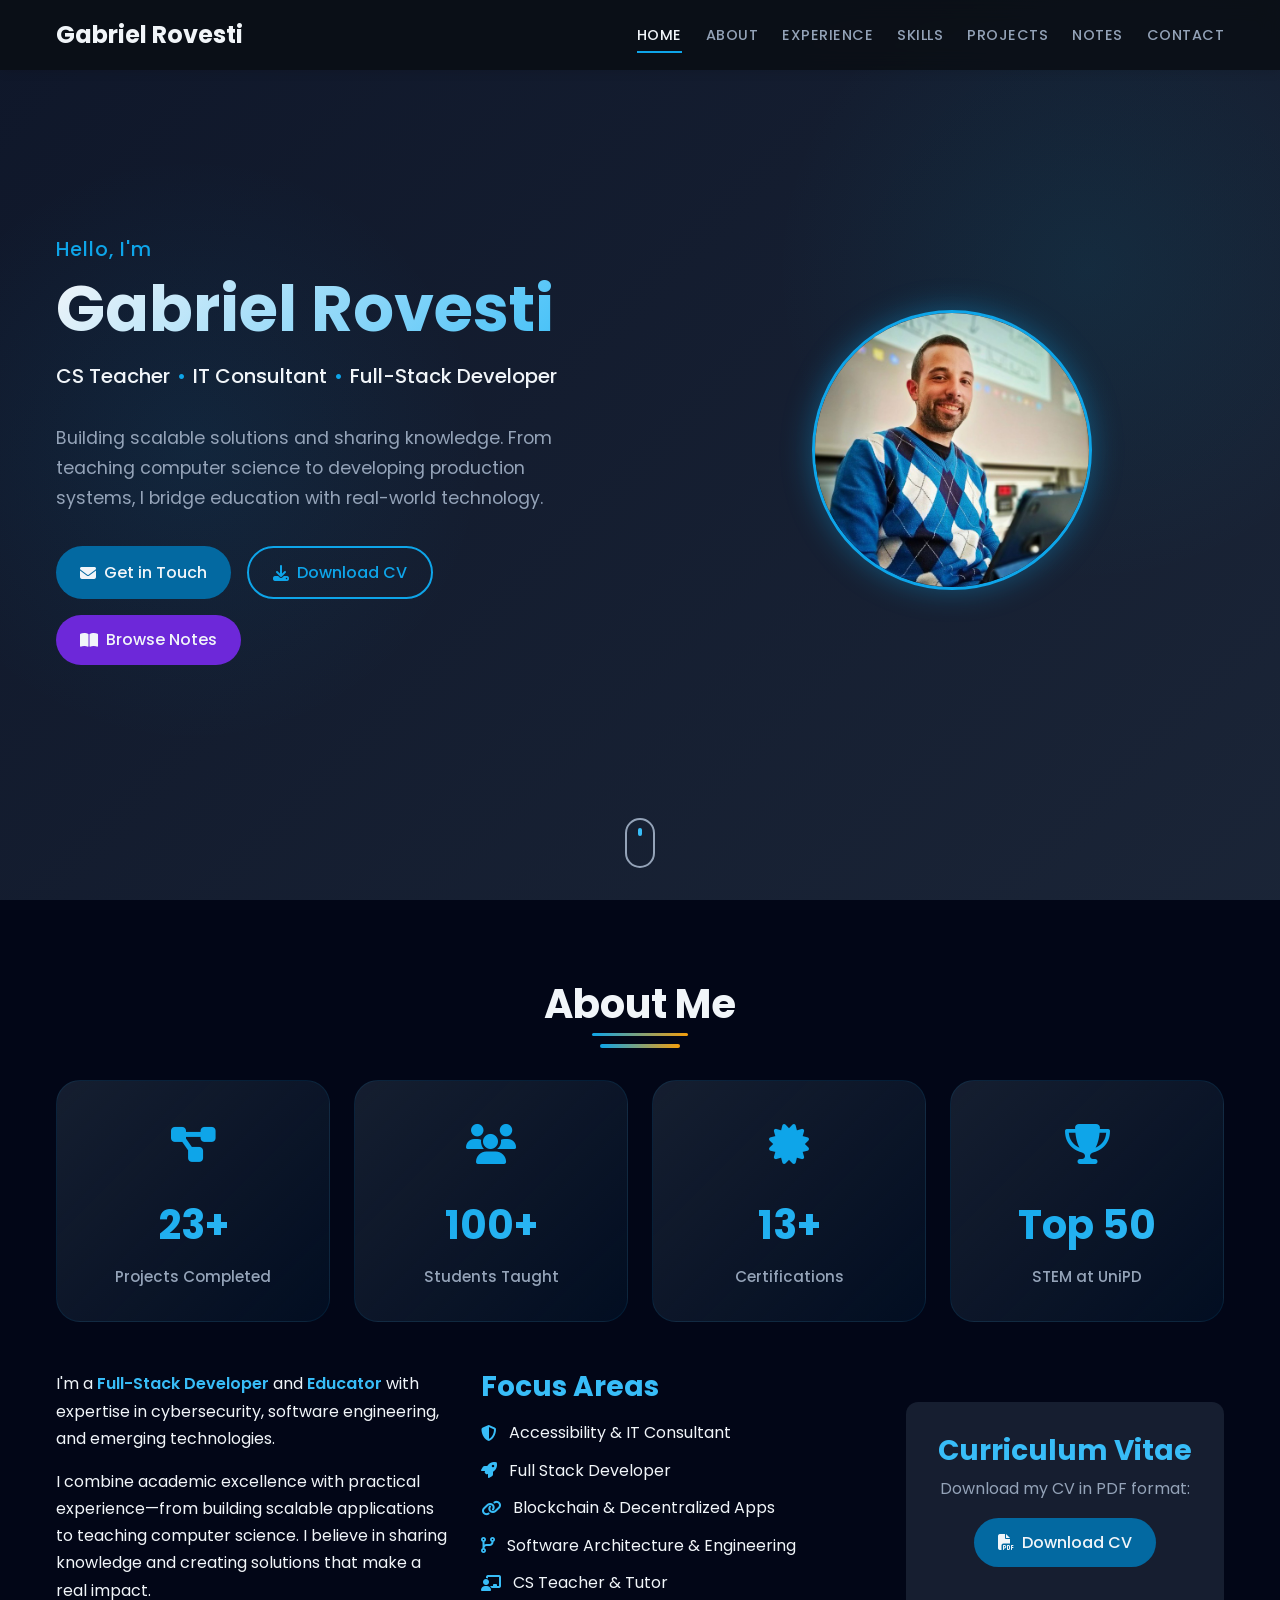
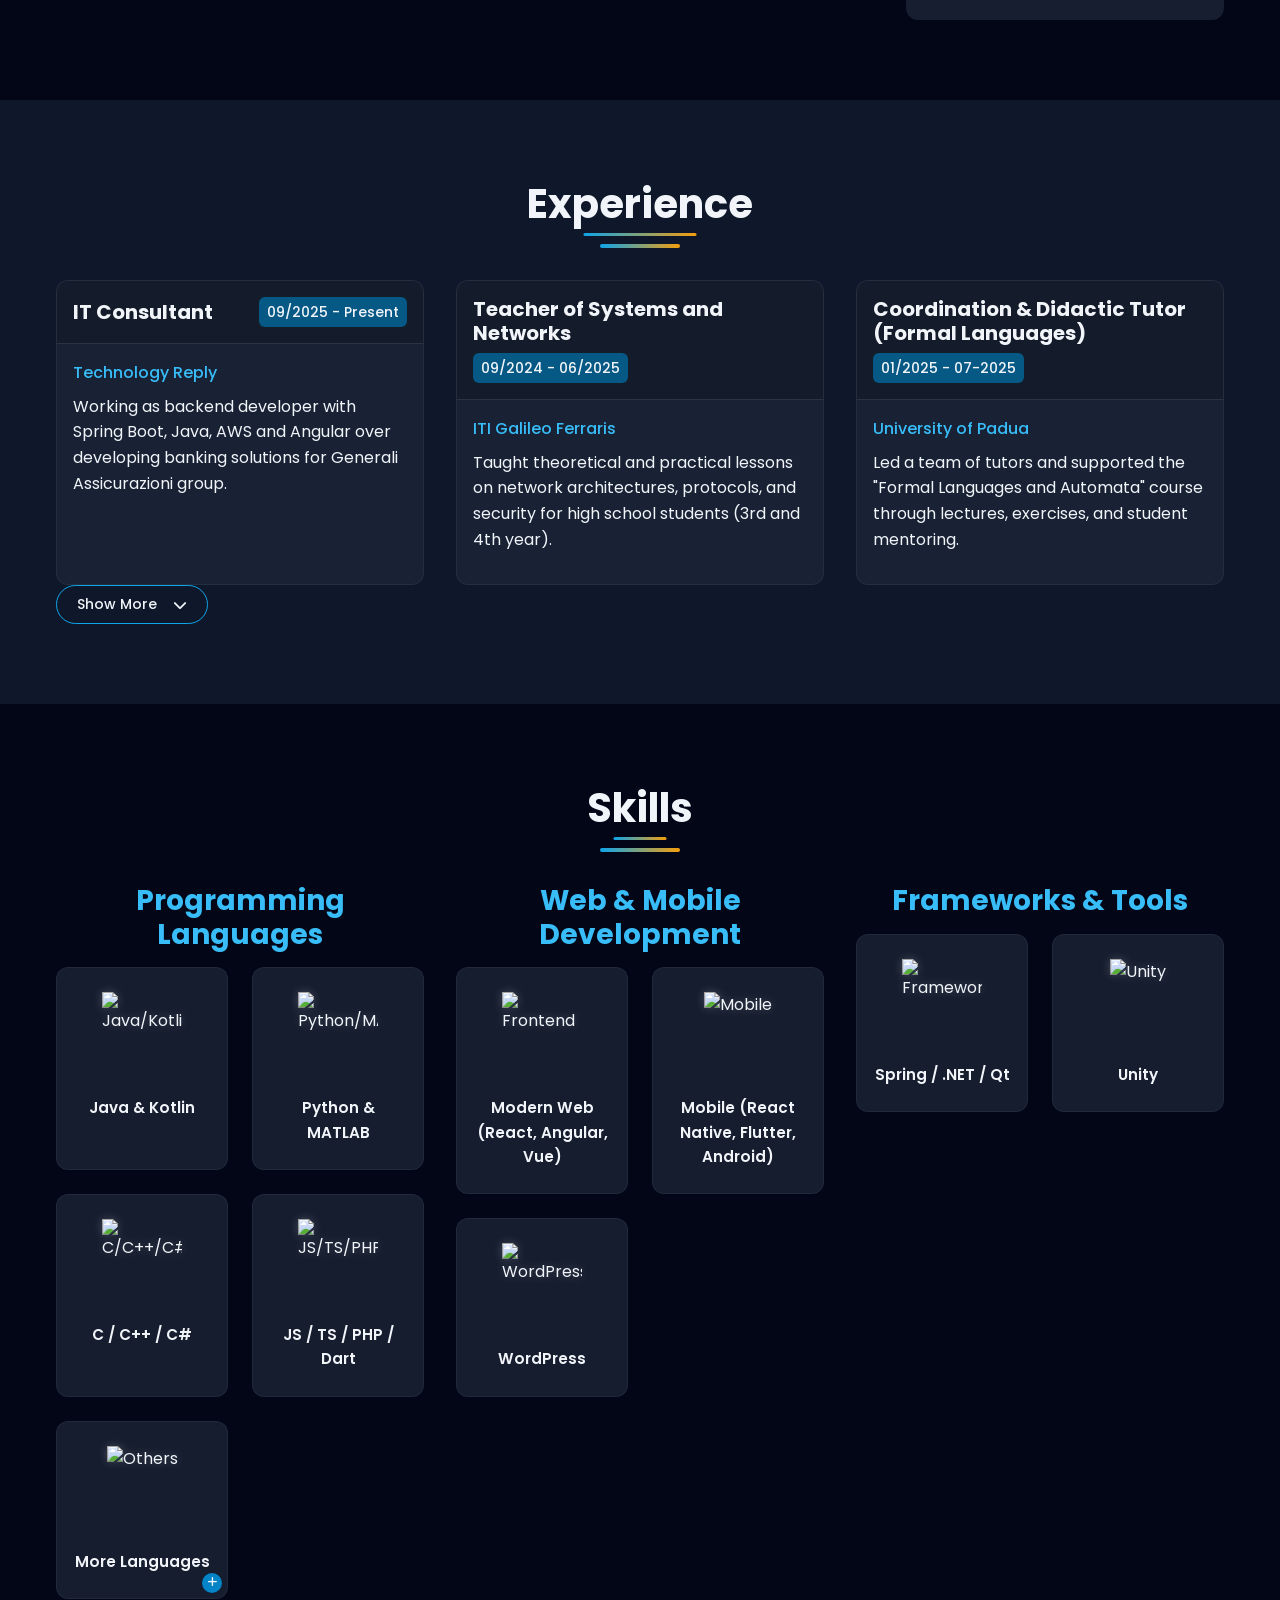
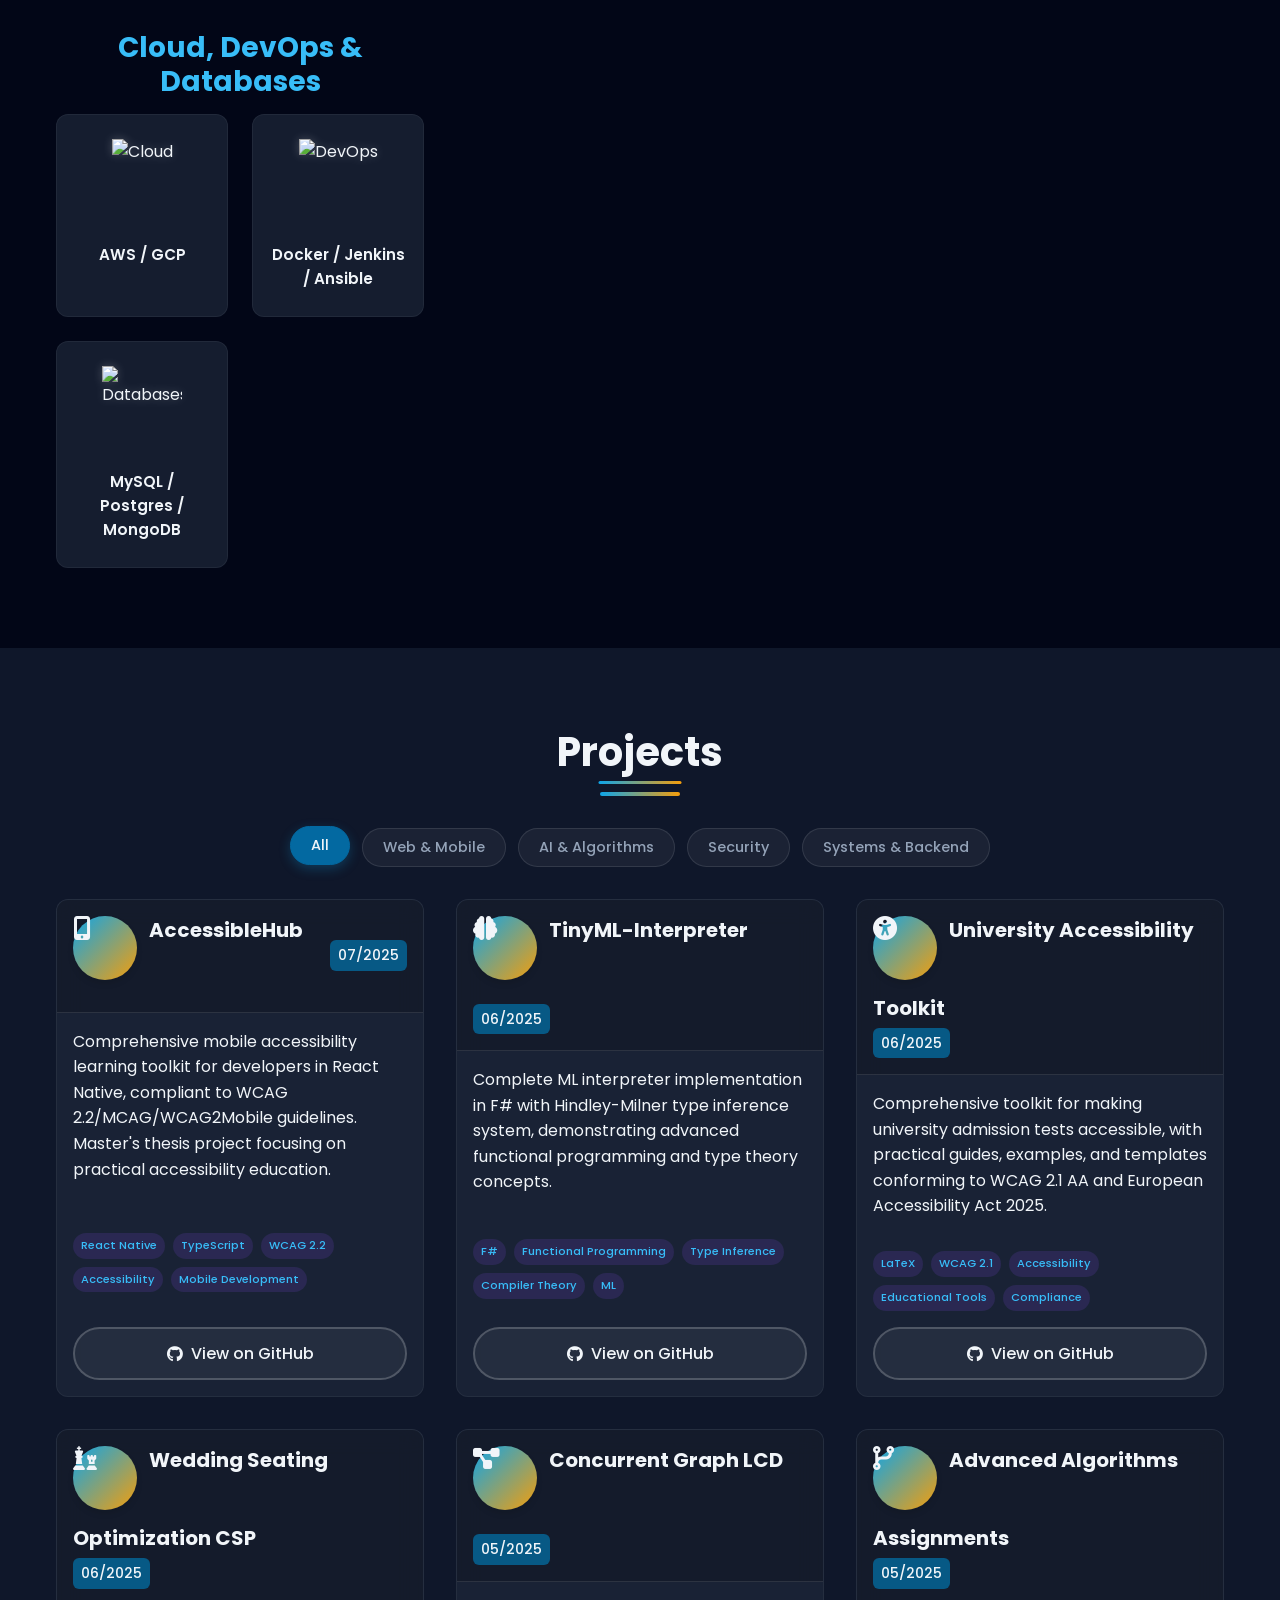
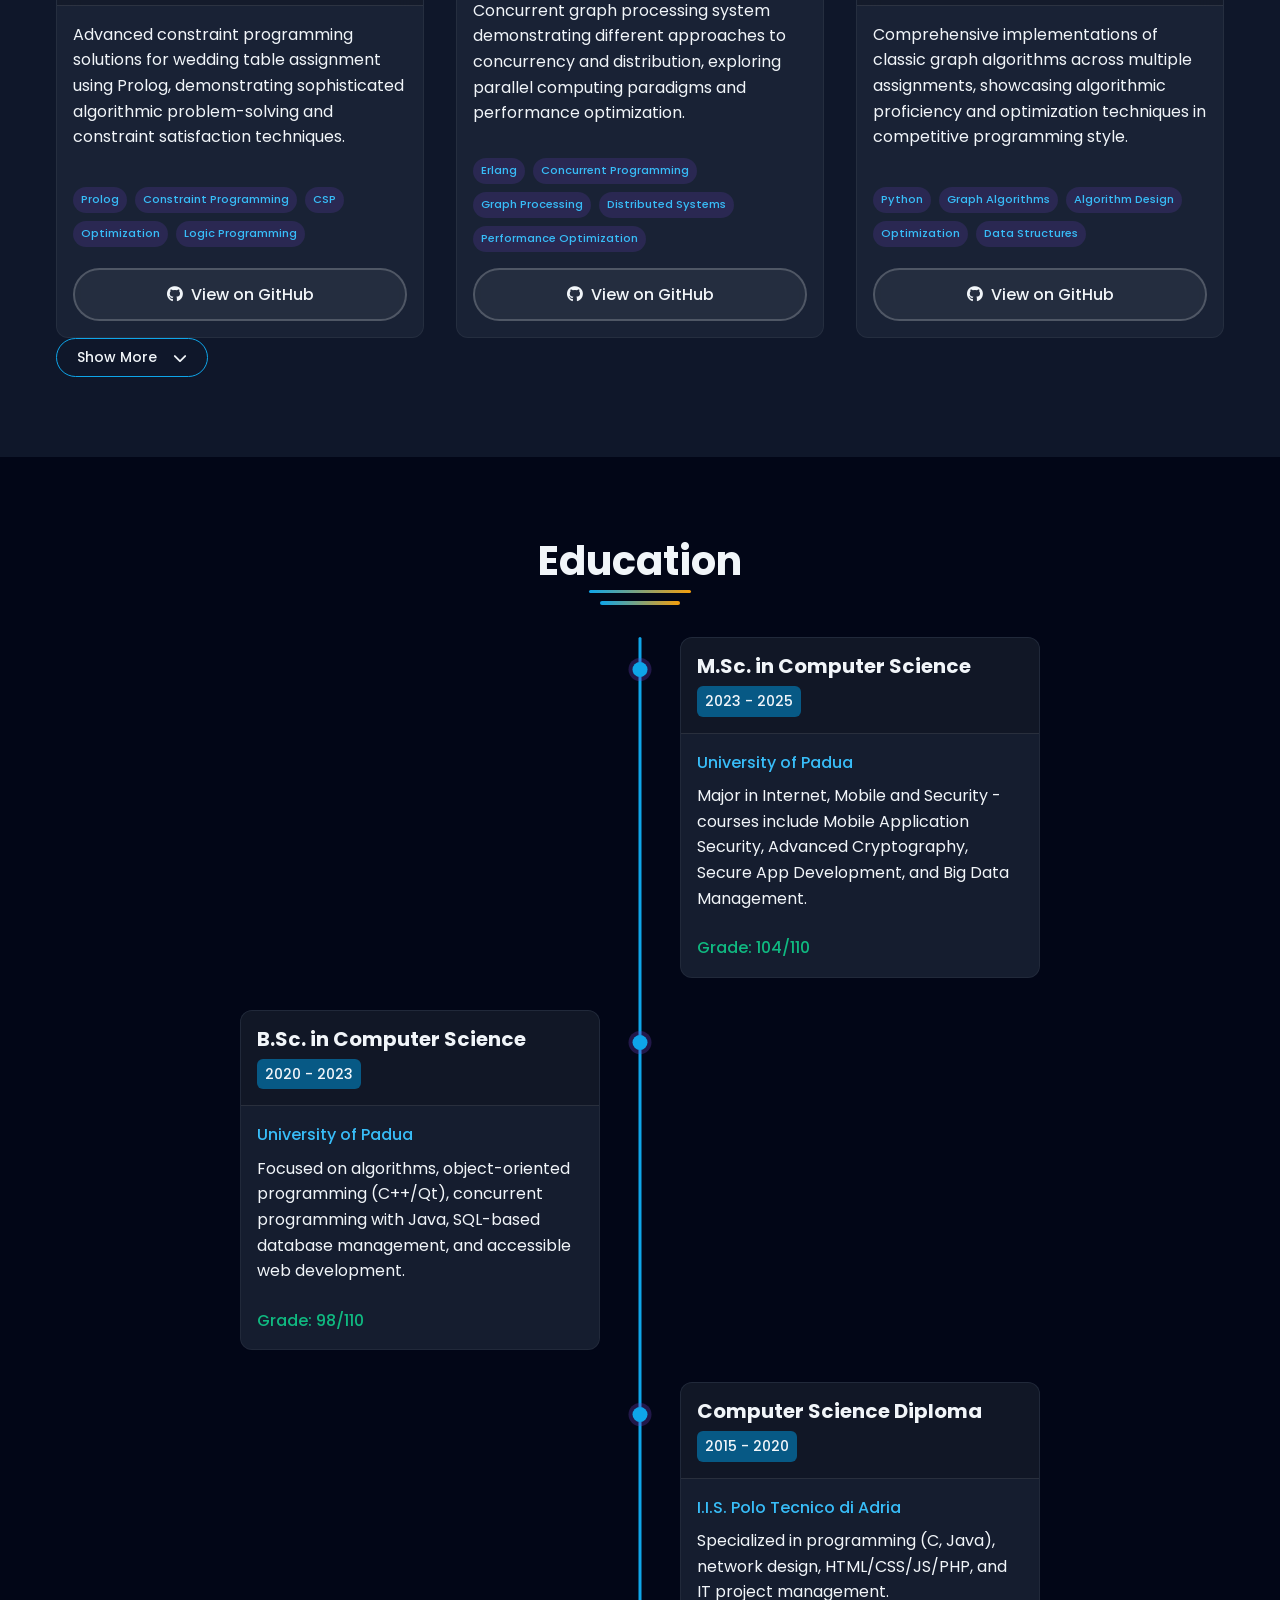
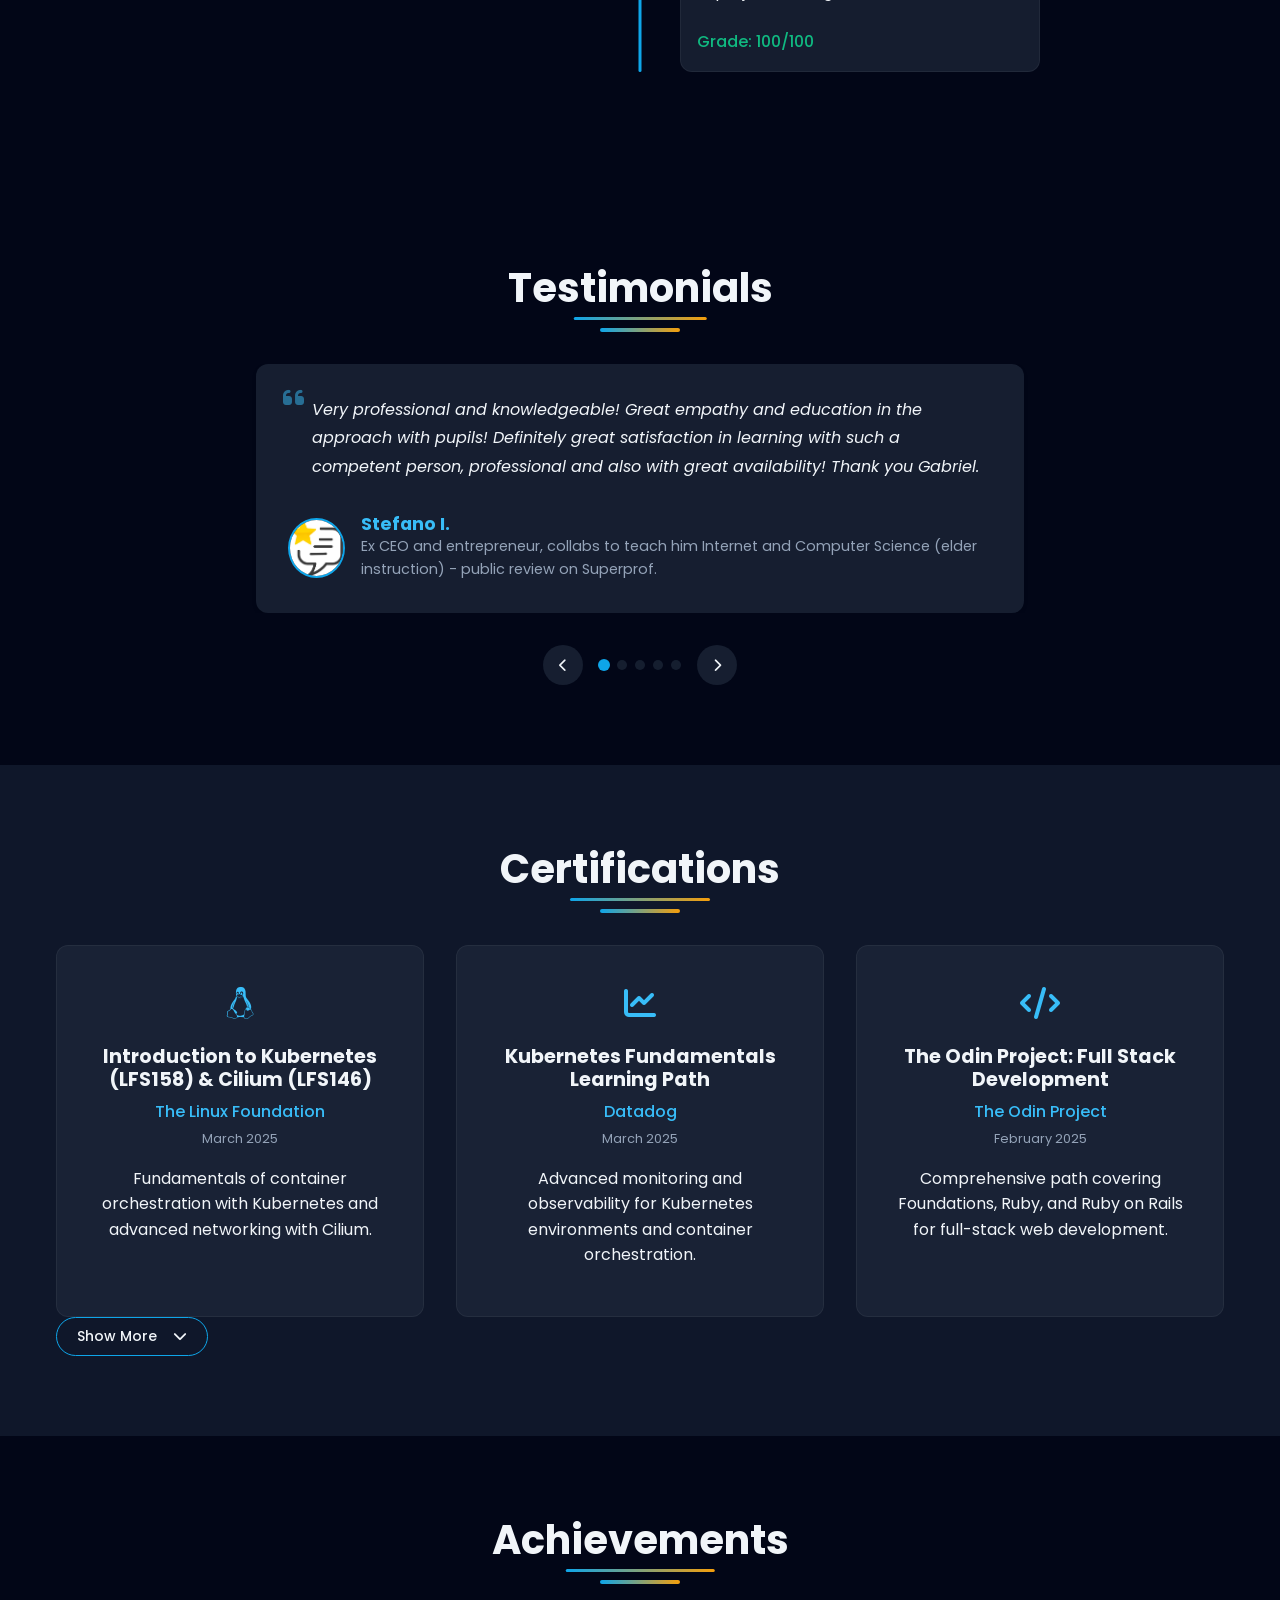
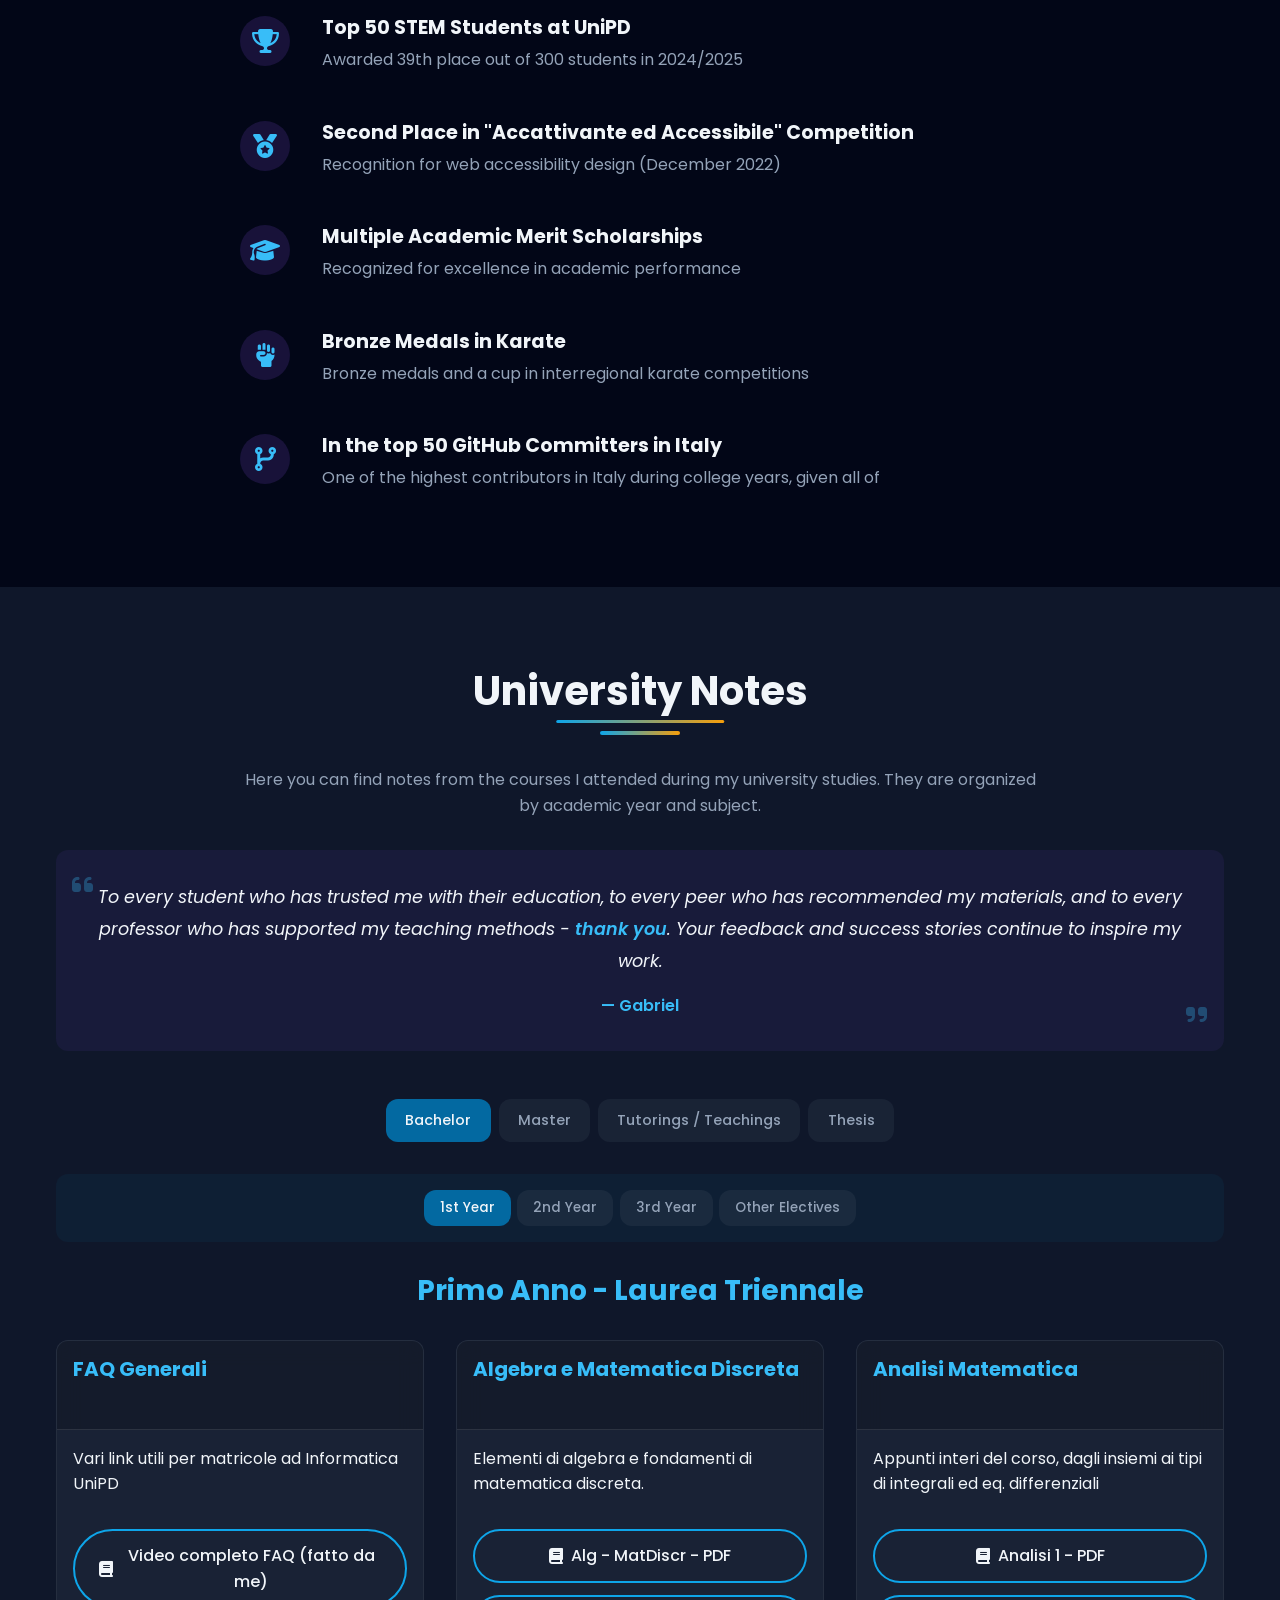
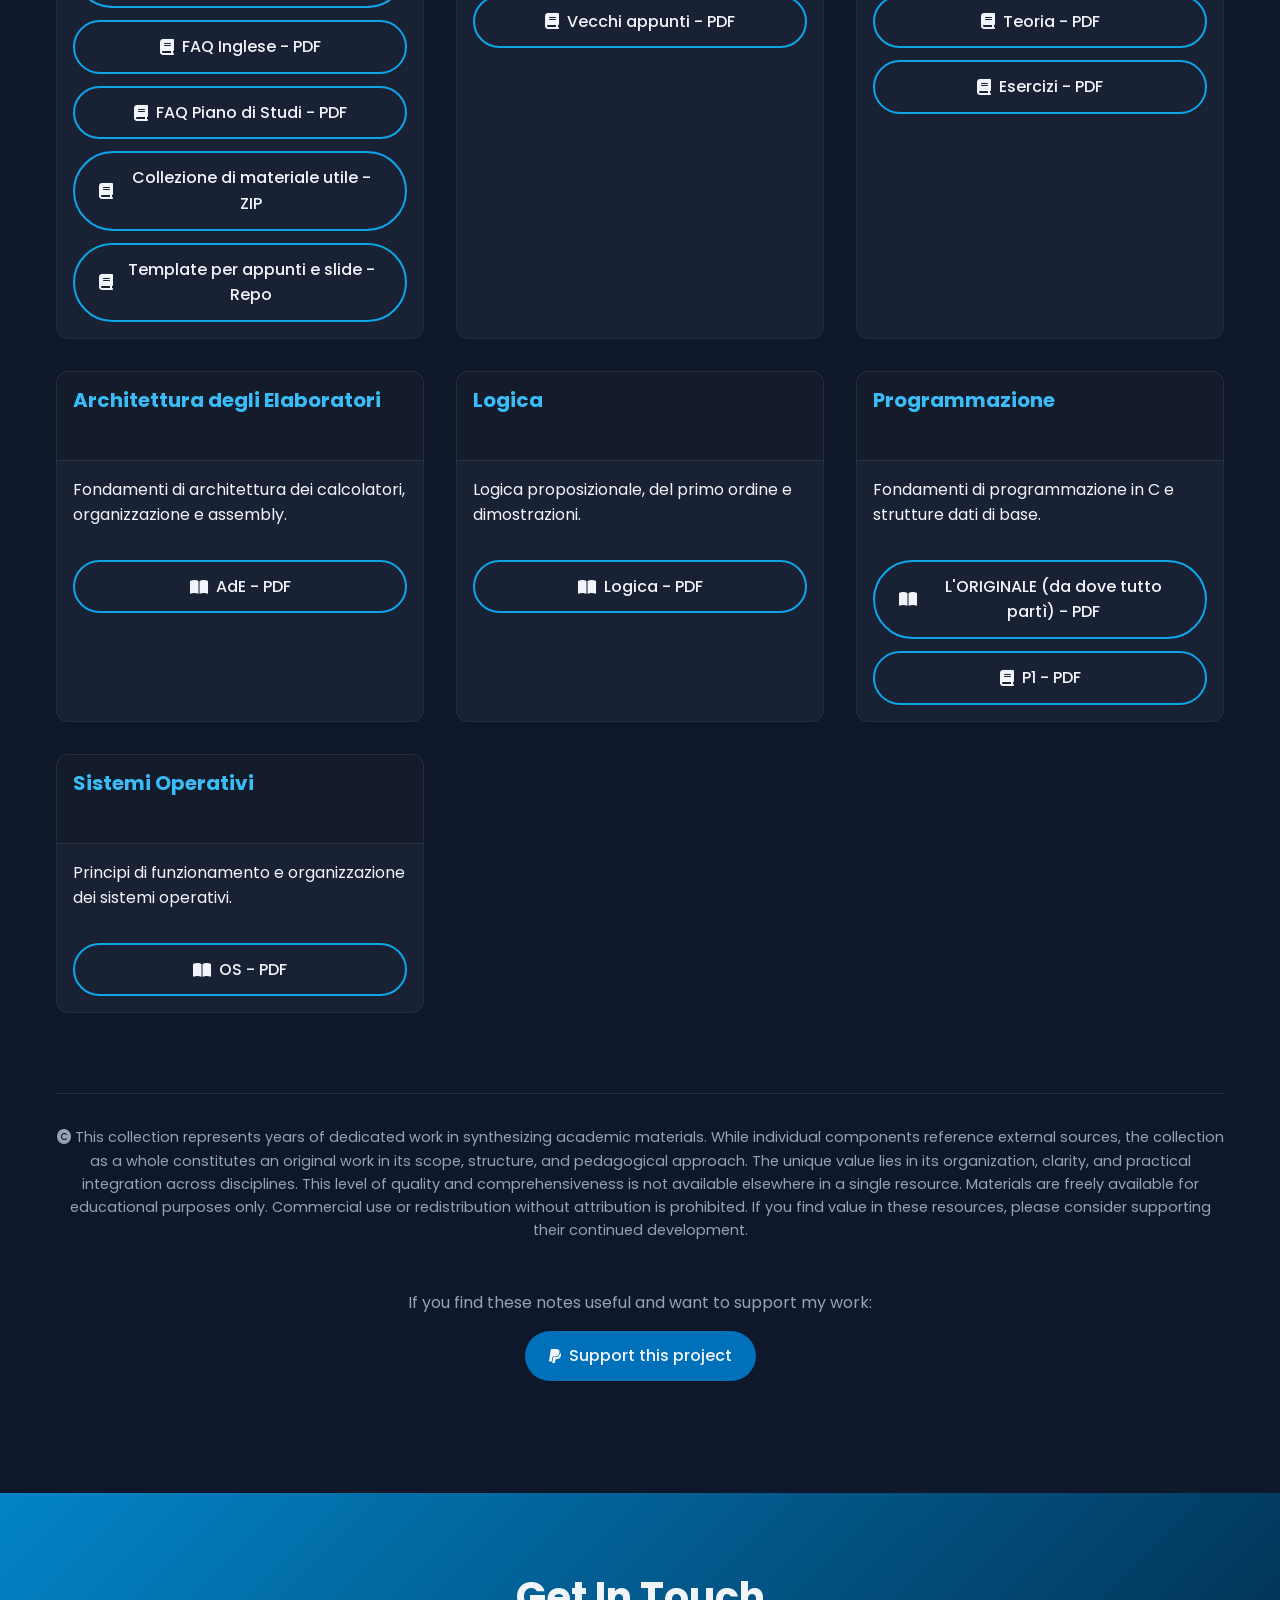
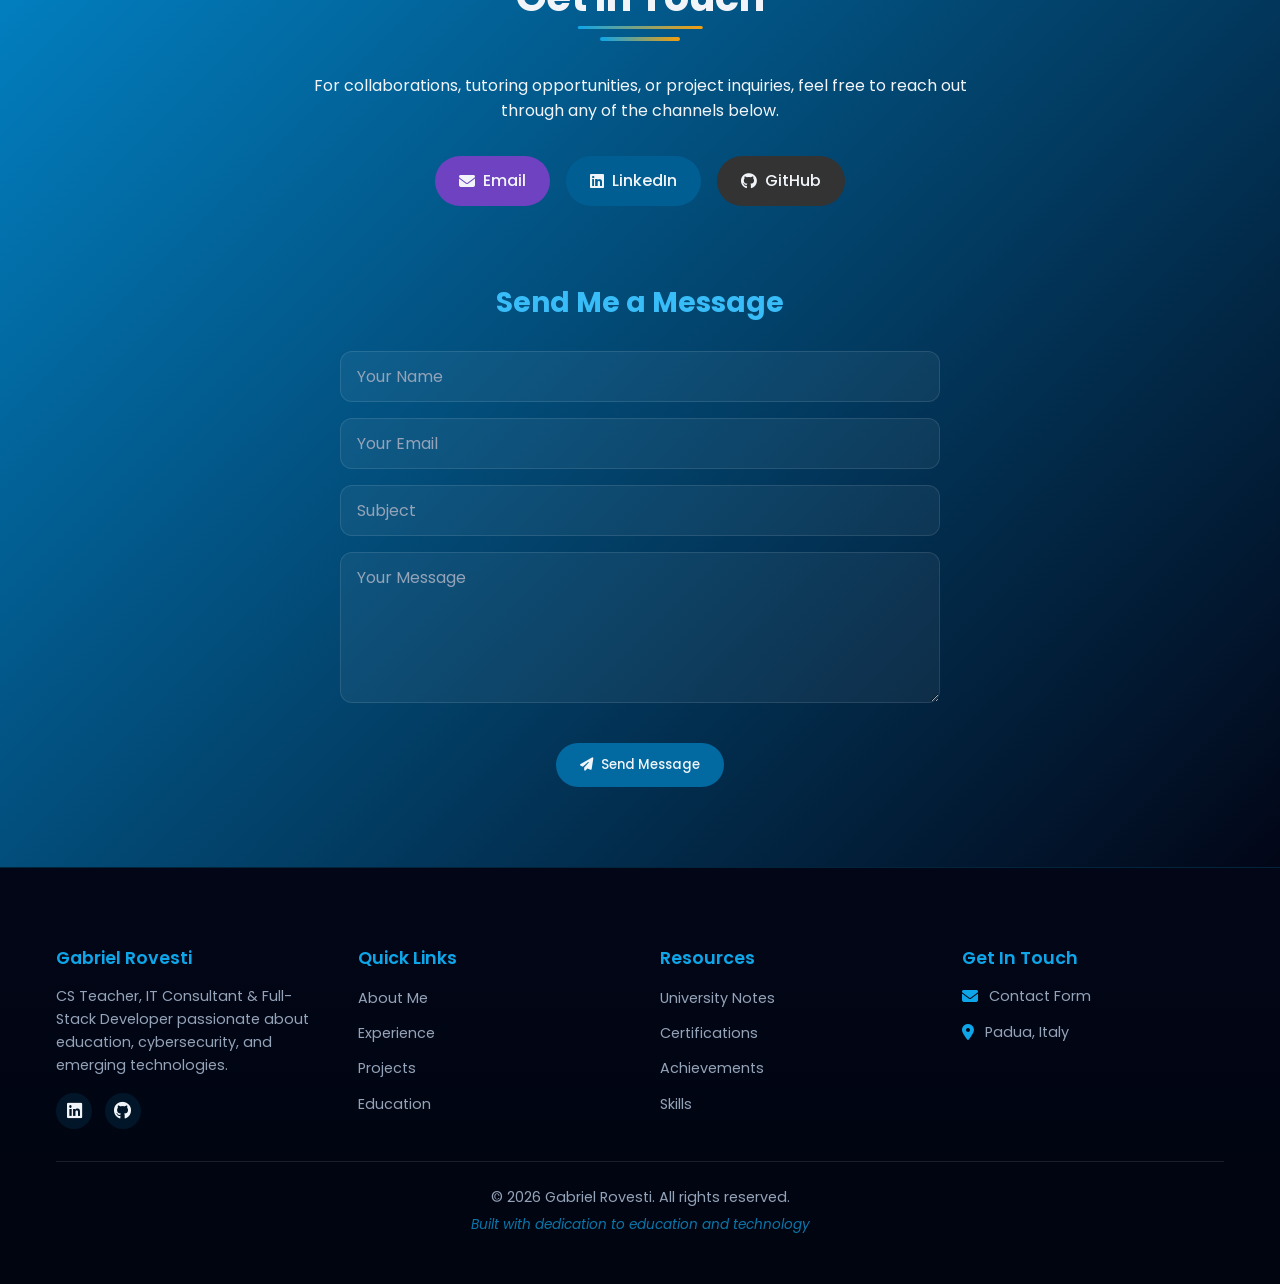
==== index.html @ 00d46279 "Discussioni di tesi archiviate" ====
<!DOCTYPE html>
<html lang="en">
<head>
    <meta charset="UTF-8">
    <meta name="viewport" content="width=device-width, initial-scale=1.0">
    <title>Gabriel Rovesti - Portfolio</title>
    <meta name="description" content="Full Stack Developer | Teacher | M.Sc. Computer Science Student | Tutor">
    <meta name="color-scheme" content="dark">
    <meta name="darkreader-lock">
    
    <!-- Open Graph / Facebook -->
    <meta property="og:type" content="website">
    <meta property="og:url" content="https://gabrielrovesti.github.io/">
    <meta property="og:title" content="Gabriel Rovesti - Portfolio">
    <meta property="og:description" content="Full Stack Developer | Teacher | M.Sc. Computer Science Student | Tutor">
    <meta property="og:image" content="https://gabrielrovesti.github.io/img/gabriel.jpg">

    <!-- Twitter -->
    <meta property="twitter:card" content="summary_large_image">
    <meta property="twitter:url" content="https://gabrielrovesti.github.io/">
    <meta property="twitter:title" content="Gabriel Rovesti - Portfolio">
    <meta property="twitter:description" content="Full Stack Developer | Teacher | M.Sc. Computer Science Student | Tutor">
    <meta property="twitter:image" content="https://gabrielrovesti.github.io/img/gabriel.jpg">

    <link rel="stylesheet" href="./css/styles.css">
    <link rel="stylesheet" href="https://cdnjs.cloudflare.com/ajax/libs/font-awesome/6.5.1/css/all.min.css">
    <link rel="preconnect" href="https://fonts.googleapis.com">
    <link rel="preconnect" href="https://fonts.gstatic.com" crossorigin>
    <link href="https://fonts.googleapis.com/css2?family=Poppins:wght@300;400;500;600;700&display=swap" rel="stylesheet">
    <link rel="icon" type="image/png" href="./img/favicon.ico">
</head>
<body>
    <!-- Background Ambience -->
    <div class="background-blobs">
        <div class="blob blob-1"></div>
        <div class="blob blob-2"></div>
        <div class="blob blob-3"></div>
    </div>

    <!-- Header/Navigation -->
    <header id="header">
        <div class="container">
            <a href="#" class="logo">Gabriel Rovesti</a>
            <nav>
                <ul class="nav-links">
                    <li><a href="#home" class="nav-link active">Home</a></li>
                    <li><a href="#about" class="nav-link">About</a></li>
                    <li><a href="#experience" class="nav-link">Experience</a></li>
                    <li><a href="#skills" class="nav-link">Skills</a></li>
                    <li><a href="#projects" class="nav-link">Projects</a></li>
                    <li><a href="#notes" class="nav-link">Notes</a></li>
                    <li><a href="#contact" class="nav-link">Contact</a></li>
                </ul>
                <div class="hamburger">
                    <span class="bar"></span>
                    <span class="bar"></span>
                    <span class="bar"></span>
                </div>
            </nav>
        </div>
    </header>

    <!-- Hero Section -->
    <section id="home" class="hero">
        <div class="container">
            <div class="hero-content">
                <div class="hero-text">
                    <div class="hero-greeting">Hello, I'm</div>
                    <h1 class="hero-title">Gabriel Rovesti</h1>
                    <p class="hero-roles">
                        <span class="role-item">CS Teacher</span>
                        <span class="role-separator">•</span>
                        <span class="role-item">IT Consultant</span>
                        <span class="role-separator">•</span>
                        <span class="role-item">Full-Stack Developer</span>
                    </p>
                    <!-- Typing container removed -->
                    <p class="hero-description">
                        Building scalable solutions and sharing knowledge. From teaching computer science to developing production systems, I bridge education with real-world technology.
                    </p>
                    <div class="hero-cta-group">
                        <a href="#contact" class="btn btn-primary">
                            <i class="fas fa-envelope"></i> Get in Touch
                        </a>
                        <a href="./docs/CV Gabriel Rovesti.pdf" class="btn btn-secondary" download>
                            <i class="fas fa-download"></i> Download CV
                        </a>
                        <a href="#notes" class="btn btn-accent">
                            <i class="fas fa-book-open"></i> Browse Notes
                        </a>
                    </div>
                </div>
                <div class="hero-image">
                    <img src="./img/gabriel.jpg" alt="Gabriel Rovesti" class="profile-img">
                </div>
            </div>
            <div class="scroll-indicator">
                <span class="mouse">
                    <span class="wheel"></span>
                </span>
            </div>
        </div>
    </section>

    <!-- About Section -->
    <section id="about" class="about section-padding">
        <div class="container">
            <div class="section-header">
                <h2 class="section-title">About Me</h2>
                <div class="underline"></div>
            </div>

            <!-- Quick Stats -->
            <div class="stats-grid">
                <div class="stat-card">
                    <div class="stat-icon">
                        <i class="fas fa-project-diagram"></i>
                    </div>
                    <div class="stat-number">23+</div>
                    <div class="stat-label">Projects Completed</div>
                </div>
                <div class="stat-card">
                    <div class="stat-icon">
                        <i class="fas fa-users"></i>
                    </div>
                    <div class="stat-number">100+</div>
                    <div class="stat-label">Students Taught</div>
                </div>
                <div class="stat-card">
                    <div class="stat-icon">
                        <i class="fas fa-certificate"></i>
                    </div>
                    <div class="stat-number">13+</div>
                    <div class="stat-label">Certifications</div>
                </div>
                <div class="stat-card">
                    <div class="stat-icon">
                        <i class="fas fa-trophy"></i>
                    </div>
                    <div class="stat-number">Top 50</div>
                    <div class="stat-label">STEM at UniPD</div>
                </div>
            </div>

            <div class="about-content">
                <div class="about-text">
                    <p>I'm a <span class="highlight">Full-Stack Developer</span> and <span class="highlight">Educator</span> with expertise in cybersecurity, software engineering, and emerging technologies.</p>
                    <p>I combine academic excellence with practical experience—from building scalable applications to teaching computer science. I believe in sharing knowledge and creating solutions that make a real impact.</p>
                </div>
                <div class="about-focus">
                    <h3>Focus Areas</h3>
                    <ul class="focus-list">
                        <li><i class="fas fa-shield-alt"></i> Accessibility & IT Consultant</li>
                        <li><i class="fas fa-rocket"></i> Full Stack Developer</li>
                        <li><i class="fas fa-link"></i> Blockchain & Decentralized Apps</li>
                        <li><i class="fas fa-code-branch"></i> Software Architecture & Engineering</li>
                        <li><i class="fas fa-chalkboard-teacher"></i> CS Teacher & Tutor</li>
                    </ul>
                </div>
                <div class="cv-download">
                    <h3>Curriculum Vitae</h3>
                    <p>Download my CV in PDF format:</p>
                    <a href="./docs/CV Gabriel Rovesti.pdf" class="btn btn-primary" target="_blank">
                        <i class="fas fa-file-pdf"></i> Download CV
                    </a>
                </div>
            </div>
        </div>
    </section>

    <!-- Experience Section -->
    <section id="experience" class="experience section-padding">
        <div class="container">
            <div class="section-header">
                <h2 class="section-title">Experience</h2>
                <div class="underline"></div>
            </div>
            <div class="experience-grid" id="experience-grid">
                <!-- Initial experiences (always visible) -->

                <div class="card experience-card">
                    <div class="card-header">
                        <h3>IT Consultant</h3>
                        <span class="badge">09/2025 - Present</span>
                    </div>
                    <div class="card-body">
                        <span class="workplace">Technology Reply</span>
                        <p>Working as backend developer with Spring Boot, Java, AWS and Angular over developing banking solutions for Generali Assicurazioni group.</p>
                    </div>
                </div>

                <div class="card experience-card">
                    <div class="card-header">
                        <h3>Teacher of Systems and Networks</h3>
                        <span class="badge">09/2024 - 06/2025</span>
                    </div>
                    <div class="card-body">
                        <span class="workplace">ITI Galileo Ferraris</span>
                        <p>Taught theoretical and practical lessons on network architectures, protocols, and security for high school students (3rd and 4th year).</p>
                    </div>
                </div>

                <div class="card experience-card">
                    <div class="card-header">
                        <h3>Coordination & Didactic Tutor (Formal Languages)</h3>
                        <span class="badge">01/2025 - 07-2025</span>
                    </div>
                    <div class="card-body">
                        <span class="workplace">University of Padua</span>
                        <p>Led a team of tutors and supported the "Formal Languages and Automata" course through lectures, exercises, and student mentoring.</p>
                    </div>
                </div>

                <div class="card experience-card">
                    <div class="card-header">
                        <h3>Didactic Tutor of Computability</h3>
                        <span class="badge">09/2024 - 01/2025</span>
                    </div>
                    <div class="card-body">
                        <span class="workplace">University of Padua</span>
                        <p>Assisted in teaching the Computability course for the M.Sc. in Computer Science, entirely in English, including lectures and project guidance.</p>
                    </div>
                </div>

                <div class="card experience-card">
                    <div class="card-header">
                        <h3>Tutor for Inclusion</h3>
                        <span class="badge">11/2023 - 08-2025</span>
                    </div>
                    <div class="card-body">
                        <span class="workplace">University of Padua</span>
                        <p>Provided specialized tutoring and managed exam arrangements for students with special needs, ensuring personalized learning.</p>
                    </div>
                </div>

                <div class="card experience-card">
                    <div class="card-header">
                        <h3>Private Teacher & IT Assistant</h3>
                        <span class="badge">02/2016 - Present</span>
                    </div>
                    <div class="card-body">
                        <span class="workplace">Freelance</span>
                        <p>Conducted private tutoring (elementary to university) in programming, math, languages. Built WordPress sites and provided general IT support.</p>
                    </div>
                </div>

                <div class="card experience-card">
                    <div class="card-header">
                        <h3>Curricular Intern</h3>
                        <span class="badge">03/2023 - 06/2023</span>
                    </div>
                    <div class="card-body">
                        <span class="workplace">Sync Lab S.r.l.</span>
                        <p>Created a DApp proof-of-concept on Ethereum using EthersJS/Web3JS, integrating Self-Sovereign Identity (SSI) and Zero-Knowledge Proofs.</p>
                    </div>
                </div>

                <div class="card experience-card">
                    <div class="card-header">
                        <h3>Customer Service Manager</h3>
                        <span class="badge">07/2020 - 10/2021</span>
                    </div>
                    <div class="card-body">
                        <span class="workplace">Clesp S.r.l.</span>
                        <p>Oversaw customer service for supermarket chains and affiliated stores, including front office, team coordination, and database operations.</p>
                    </div>
                </div>

                <div class="card experience-card">
                    <div class="card-header">
                        <h3>IT Applications Configurator</h3>
                        <span class="badge">01/2019 - 02/2019</span>
                    </div>
                    <div class="card-body">
                        <span class="workplace">Digife S.r.l.</span>
                        <p>Customized WordPress sites, integrated e-commerce plugins, designed newsletters, and supported digital marketing campaigns.</p>
                    </div>
                </div>

                <div class="card experience-card">
                    <div class="card-header">
                        <h3>Administrative Assistant</h3>
                        <span class="badge">06/2018 - 07/2018</span>
                    </div>
                    <div class="card-body">
                        <span class="workplace">CIERRE Elettronica</span>
                        <p>Provided administrative support during an internship, including document archiving and managing equipment.</p>
                    </div>
                </div>
            </div>
            
            <div class="toggle-container">
                <button id="experience-toggle" class="btn btn-toggle">
                    <span class="show-text">Show More</span>
                    <span class="hide-text">Show Less</span>
                    <i class="fas fa-chevron-down"></i>
                </button>
            </div>
        </div>
    </section>

    <!-- Skills Section -->
    <section id="skills" class="skills section-padding">
        <div class="container">
            <div class="section-header">
                <h2 class="section-title">Skills</h2>
                <div class="underline"></div>
            </div>
            <div class="skills-grid">
                <!-- Programming Languages -->
                <div class="skill-category">
                    <h3>Programming Languages</h3>
                    <div class="skill-cards">
                        <div class="skill-card" data-skill="Java/Kotlin">
                            <div class="skill-icon">
                                <img src="https://skillicons.dev/icons?i=java,kotlin" alt="Java/Kotlin">
                            </div>
                            <span class="skill-name">Java & Kotlin</span>
                        </div>
                        <div class="skill-card" data-skill="Python/AI">
                            <div class="skill-icon">
                                <img src="https://skillicons.dev/icons?i=python,matlab" alt="Python/MATLAB">
                            </div>
                            <span class="skill-name">Python & MATLAB</span>
                        </div>
                        <div class="skill-card" data-skill="C Family">
                            <div class="skill-icon">
                                <img src="https://skillicons.dev/icons?i=c,cpp,cs" alt="C/C++/C#">
                            </div>
                            <span class="skill-name">C / C++ / C#</span>
                        </div>
                        <div class="skill-card" data-skill="Web Langs">
                            <div class="skill-icon">
                                <img src="https://skillicons.dev/icons?i=js,ts,php,dart" alt="JS/TS/PHP/Dart">
                            </div>
                            <span class="skill-name">JS / TS / PHP / Dart</span>
                        </div>
                        <div class="skill-card expandable" data-skill="Other Langs">
                            <div class="skill-icon">
                                <img src="https://skillicons.dev/icons?i=rust,solidity,arduino" alt="Others">
                            </div>
                            <span class="skill-name">More Languages</span>
                            <div class="skill-details">
                                <p>F#, Rust, Solidity, LaTeX, Typst, Arduino, GNU Octave, Visual Basic, Assembly x86, COBOL, Prolog</p>
                            </div>
                            <button class="expand-btn" aria-label="Show details">
                                <i class="fas fa-plus"></i>
                            </button>
                        </div>
                    </div>
                </div>

                <!-- Web & Mobile -->
                <div class="skill-category">
                    <h3>Web & Mobile Development</h3>
                    <div class="skill-cards">
                        <div class="skill-card" data-skill="Frontend">
                            <div class="skill-icon">
                                <img src="https://skillicons.dev/icons?i=html,css,react,angular,vue" alt="Frontend">
                            </div>
                            <span class="skill-name">Modern Web (React, Angular, Vue)</span>
                        </div>
                        <div class="skill-card" data-skill="Mobile">
                            <div class="skill-icon">
                                <img src="https://skillicons.dev/icons?i=react,flutter,android" alt="Mobile">
                            </div>
                            <span class="skill-name">Mobile (React Native, Flutter, Android)</span>
                        </div>
                        <div class="skill-card" data-skill="CMS">
                            <div class="skill-icon">
                                <img src="https://skillicons.dev/icons?i=wordpress" alt="WordPress">
                            </div>
                            <span class="skill-name">WordPress</span>
                        </div>
                    </div>
                </div>

                <!-- Frameworks & Tools -->
                <div class="skill-category">
                    <h3>Frameworks & Tools</h3>
                    <div class="skill-cards">
                        <div class="skill-card" data-skill="Frameworks">
                            <div class="skill-icon">
                                <img src="https://skillicons.dev/icons?i=spring,dotnet,qt" alt="Frameworks">
                            </div>
                            <span class="skill-name">Spring / .NET / Qt</span>
                        </div>
                        <div class="skill-card" data-skill="Game/Graphics">
                            <div class="skill-icon">
                                <img src="https://skillicons.dev/icons?i=unity" alt="Unity">
                            </div>
                            <span class="skill-name">Unity</span>
                        </div>
                    </div>
                </div>

                <!-- Cloud, DevOps & DB -->
                <div class="skill-category">
                    <h3>Cloud, DevOps & Databases</h3>
                    <div class="skill-cards">
                        <div class="skill-card" data-skill="Cloud">
                            <div class="skill-icon">
                                <img src="https://skillicons.dev/icons?i=aws,gcp" alt="Cloud">
                            </div>
                            <span class="skill-name">AWS / GCP</span>
                        </div>
                        <div class="skill-card" data-skill="DevOps">
                            <div class="skill-icon">
                                <img src="https://skillicons.dev/icons?i=docker,jenkins,ansible" alt="DevOps">
                            </div>
                            <span class="skill-name">Docker / Jenkins / Ansible</span>
                        </div>
                        <div class="skill-card" data-skill="Databases">
                            <div class="skill-icon">
                                <img src="https://skillicons.dev/icons?i=mysql,postgres,mongodb" alt="Databases">
                            </div>
                            <span class="skill-name">MySQL / Postgres / MongoDB</span>
                        </div>
                    </div>
                </div>
            </div>
        </div>
    </section>

    <!-- Projects Section -->
    <section id="projects" class="projects section-padding">
        <div class="container">
            <div class="section-header">
                <h2 class="section-title">Projects</h2>
                <div class="underline"></div>
            </div>
            
            <!-- Project Filters -->
            <div class="project-filters">
                <button class="filter-btn active" data-filter="all">All</button>
                <button class="filter-btn" data-filter="web-mobile">Web & Mobile</button>
                <button class="filter-btn" data-filter="ai-algo">AI & Algorithms</button>
                <button class="filter-btn" data-filter="security">Security</button>
                <button class="filter-btn" data-filter="systems">Systems & Backend</button>
            </div>

            <div class="projects-grid" id="featured-projects">

                <div class="card project-card" data-category="web-mobile">
                    <div class="card-header">
                        <h3><i class="fas fa-mobile-alt category-icon"></i> AccessibleHub</h3>
                        <span class="badge">07/2025</span>
                    </div>
                    <div class="card-body">
                        <p>Comprehensive mobile accessibility learning toolkit for developers in React Native, compliant to WCAG 2.2/MCAG/WCAG2Mobile guidelines. Master's thesis project focusing on practical accessibility education.</p>
                        <div class="tech-stack">
                            <span class="tech-badge">React Native</span>
                            <span class="tech-badge">TypeScript</span>
                            <span class="tech-badge">WCAG 2.2</span>
                            <span class="tech-badge">Accessibility</span>
                            <span class="tech-badge">Mobile Development</span>
                        </div>
                        <a href="https://github.com/gabrielrovesti/AccessibleHub" class="btn btn-outline" target="_blank">
                            <i class="fab fa-github"></i> View on GitHub
                        </a>
                    </div>
                </div>

                <div class="card project-card" data-category="ai-algo">
                    <div class="card-header">
                        <h3><i class="fas fa-brain category-icon"></i> TinyML-Interpreter</h3>
                        <span class="badge">06/2025</span>
                    </div>
                    <div class="card-body">
                        <p>Complete ML interpreter implementation in F# with Hindley-Milner type inference system, demonstrating advanced functional programming and type theory concepts.</p>
                        <div class="tech-stack">
                            <span class="tech-badge">F#</span>
                            <span class="tech-badge">Functional Programming</span>
                            <span class="tech-badge">Type Inference</span>
                            <span class="tech-badge">Compiler Theory</span>
                            <span class="tech-badge">ML</span>
                        </div>
                        <a href="https://github.com/gabrielrovesti/TinyML-Interpreter" class="btn btn-outline" target="_blank">
                            <i class="fab fa-github"></i> View on GitHub
                        </a>
                    </div>
                </div>

                <div class="card project-card" data-category="web-mobile">
                    <div class="card-header">
                        <h3><i class="fas fa-universal-access category-icon"></i> University Accessibility Toolkit</h3>
                        <span class="badge">06/2025</span>
                    </div>
                    <div class="card-body">
                        <p>Comprehensive toolkit for making university admission tests accessible, with practical guides, examples, and templates conforming to WCAG 2.1 AA and European Accessibility Act 2025.</p>
                        <div class="tech-stack">
                            <span class="tech-badge">LaTeX</span>
                            <span class="tech-badge">WCAG 2.1</span>
                            <span class="tech-badge">Accessibility</span>
                            <span class="tech-badge">Educational Tools</span>
                            <span class="tech-badge">Compliance</span>
                        </div>
                        <a href="https://github.com/gabrielrovesti/university-accessibility-toolkit" class="btn btn-outline" target="_blank">
                            <i class="fab fa-github"></i> View on GitHub
                        </a>
                    </div>
                </div>

                <div class="card project-card" data-category="ai-algo">
                    <div class="card-header">
                        <h3><i class="fas fa-chess category-icon"></i> Wedding Seating Optimization CSP</h3>
                        <span class="badge">06/2025</span>
                    </div>
                    <div class="card-body">
                        <p>Advanced constraint programming solutions for wedding table assignment using Prolog, demonstrating sophisticated algorithmic problem-solving and constraint satisfaction techniques.</p>
                        <div class="tech-stack">
                            <span class="tech-badge">Prolog</span>
                            <span class="tech-badge">Constraint Programming</span>
                            <span class="tech-badge">CSP</span>
                            <span class="tech-badge">Optimization</span>
                            <span class="tech-badge">Logic Programming</span>
                        </div>
                        <a href="https://github.com/gabrielrovesti/wedding-seating-optimization-csp" class="btn btn-outline" target="_blank">
                            <i class="fab fa-github"></i> View on GitHub
                        </a>
                    </div>
                </div>

                <div class="card project-card" data-category="systems">
                    <div class="card-header">
                        <h3><i class="fas fa-project-diagram category-icon"></i> Concurrent Graph LCD</h3>
                        <span class="badge">05/2025</span>
                    </div>
                    <div class="card-body">
                        <p>Concurrent graph processing system demonstrating different approaches to concurrency and distribution, exploring parallel computing paradigms and performance optimization.</p>
                        <div class="tech-stack">
                            <span class="tech-badge">Erlang</span>
                            <span class="tech-badge">Concurrent Programming</span>
                            <span class="tech-badge">Graph Processing</span>
                            <span class="tech-badge">Distributed Systems</span>
                            <span class="tech-badge">Performance Optimization</span>
                        </div>
                        <a href="https://github.com/gabrielrovesti/concurrent-graph-lcd" class="btn btn-outline" target="_blank">
                            <i class="fab fa-github"></i> View on GitHub
                        </a>
                    </div>
                </div>

                <div class="card project-card" data-category="ai-algo">
                    <div class="card-header">
                        <h3><i class="fas fa-code-branch category-icon"></i> Advanced Algorithms Assignments</h3>
                        <span class="badge">05/2025</span>
                    </div>
                    <div class="card-body">
                        <p>Comprehensive implementations of classic graph algorithms across multiple assignments, showcasing algorithmic proficiency and optimization techniques in competitive programming style.</p>
                        <div class="tech-stack">
                            <span class="tech-badge">Python</span>
                            <span class="tech-badge">Graph Algorithms</span>
                            <span class="tech-badge">Algorithm Design</span>
                            <span class="tech-badge">Optimization</span>
                            <span class="tech-badge">Data Structures</span>
                        </div>
                        <a href="https://github.com/gabrielrovesti/advanced-algorihms-assignments" class="btn btn-outline" target="_blank">
                            <i class="fab fa-github"></i> View on GitHub
                        </a>
                    </div>
                </div>

                <div class="card project-card" data-category="ai-algo">
                    <div class="card-header">
                        <h3><i class="fas fa-calculator category-icon"></i> Numerical Analysis Projects</h3>
                        <span class="badge">04/2025</span>
                    </div>
                    <div class="card-body">
                        <p>Collection of MATLAB implementations for scientific computing algorithms, including Leja point interpolation, eigenvalue computation, and wave equation solvers.</p>
                        <div class="tech-stack">
                            <span class="tech-badge">MATLAB</span>
                            <span class="tech-badge">Numerical Analysis</span>
                            <span class="tech-badge">Scientific Computing</span>
                            <span class="tech-badge">Linear Algebra</span>
                        </div>
                        <a href="https://github.com/gabrielrovesti/numerical-analysis-unipd-projects" class="btn btn-outline" target="_blank">
                            <i class="fab fa-github"></i> View on GitHub
                        </a>
                    </div>
                </div>

                <div class="card project-card" data-category="systems">
                    <div class="card-header">
                        <h3><i class="fas fa-skating category-icon"></i> FigureSkatingScorer</h3>
                        <span class="badge">04/2025</span>
                    </div>
                    <div class="card-body">
                        <p>Multithreaded Java application that simulates real-time figure skating scoring with concurrent judges, athletes, and technical panels based on ISU rules.</p>
                        <div class="tech-stack">
                            <span class="tech-badge">Java</span>
                            <span class="tech-badge">Concurrency</span>
                            <span class="tech-badge">BlockingQueue</span>
                            <span class="tech-badge">Producer-Consumer</span>
                            <span class="tech-badge">Thread Safety</span>
                        </div>
                        <a href="https://github.com/gabrielrovesti/FigureSkatingScorer" class="btn btn-outline" target="_blank">
                            <i class="fab fa-github"></i> View on GitHub
                        </a>
                    </div>
                </div>

                <div class="card project-card" data-category="systems">
                    <div class="card-header">
                        <h3><i class="fas fa-file-pdf category-icon"></i> PDF Generator Service</h3>
                        <span class="badge">04/2025</span>
                    </div>
                    <div class="card-body">
                        <p>TypeScript/Node.js service for generating professional PDF reports with native ChartJS support, developed as a more efficient alternative to Puppeteer-based solutions.</p>
                        <div class="tech-stack">
                            <span class="tech-badge">TypeScript</span>
                            <span class="tech-badge">Express</span>
                            <span class="tech-badge">ChartJS</span>
                            <span class="tech-badge">PDFKit</span>
                            <span class="tech-badge">Node.js</span>
                        </div>
                        <a href="https://github.com/gabrielrovesti/pdf-generator-service" class="btn btn-outline" target="_blank">
                            <i class="fab fa-github"></i> View on GitHub
                        </a>
                    </div>
                </div>

                <div class="card project-card" data-category="ai-algo">
                    <div class="card-header">
                        <h3><i class="fas fa-chart-line category-icon"></i> PredictSense</h3>
                        <span class="badge">04/2025</span>
                    </div>
                    <div class="card-body">
                        <p>ML-based anomaly detection system with microservice architecture, asynchronous communication, and real-time dashboard</p>
                        <div class="tech-stack">
                            <span class="tech-badge">TensorFlow</span>
                            <span class="tech-badge">FastAPI</span>
                            <span class="tech-badge">Streamlit</span>
                            <span class="tech-badge">RabbitMQ</span>
                            <span class="tech-badge">Docker</span>
                        </div>
                        <a href="https://github.com/gabrielrovesti/PredictSense" class="btn btn-outline" target="_blank">
                            <i class="fab fa-github"></i> View on GitHub
                        </a>
                    </div>
                </div>

                <div class="card project-card" data-category="systems">
                    <div class="card-header">
                        <h3><i class="fas fa-bolt category-icon"></i> Event Analyzer</h3>
                        <span class="badge">03/2025</span>
                    </div>
                    <div class="card-body">
                        <p>Reactive, real-time event processing system with Spring WebFlux, MongoDB, and Redis. Implements intelligent caching and secure REST APIs.</p>
                        <div class="tech-stack">
                            <span class="tech-badge">Spring</span>
                            <span class="tech-badge">MongoDB</span>
                            <span class="tech-badge">Redis</span>
                            <span class="tech-badge">WebFlux</span>
                        </div>
                        <a href="https://github.com/gabrielrovesti/event-analyzer" class="btn btn-outline" target="_blank">
                            <i class="fab fa-github"></i> View on GitHub
                        </a>
                    </div>
                </div>

                <div class="card project-card" data-category="systems">
                    <div class="card-header">
                        <h3><i class="fas fa-cogs category-icon"></i> SystemFX</h3>
                        <span class="badge">03/2025</span>
                    </div>
                    <div class="card-body">
                        <p>Advanced F# framework for functional data stream processing with asynchronous runtime and pure functional pipelines.</p>
                        <div class="tech-stack">
                            <span class="tech-badge">F#</span>
                            <span class="tech-badge">.NET</span>
                            <span class="tech-badge">Functional</span>
                        </div>
                        <a href="https://github.com/gabrielrovesti/SystemFX" class="btn btn-outline" target="_blank">
                            <i class="fab fa-github"></i> View on GitHub
                        </a>
                    </div>
                </div>
            
            <!-- More projects -->
                    <div class="card project-card" data-category="web-mobile">
                        <div class="card-header">
                            <h3><i class="fas fa-image category-icon"></i> FlutterRustImageFX</h3>
                            <span class="badge">02/2025 - 03/2025</span>
                        </div>
                        <div class="card-body">
                            <p>Cross-platform image editing app using Flutter for UI and Rust/WebAssembly for high-performance image filters.</p>
                            <div class="tech-stack">
                                <span class="tech-badge">Flutter</span>
                                <span class="tech-badge">Rust</span>
                                <span class="tech-badge">WebAssembly</span>
                            </div>
                            <a href="https://github.com/gabrielrovesti/FlutterRustImageFX" class="btn btn-outline" target="_blank">
                                <i class="fab fa-github"></i> View on GitHub
                            </a>
                        </div>
                    </div>

                    <div class="card project-card" data-category="ai-algo">
                        <div class="card-header">
                            <h3><i class="fas fa-microchip category-icon"></i> Circuit Board Drilling Optimization</h3>
                            <span class="badge">10/2024 - 01/2025</span>
                        </div>
                        <div class="card-body">
                            <p>Implemented exact (CPLEX) and metaheuristic (Tabu Search) solutions for PCB drilling, boosting efficiency by up to 84%.</p>
                            <div class="tech-stack">
                                <span class="tech-badge">C++</span>
                                <span class="tech-badge">CPLEX</span>
                                <span class="tech-badge">Optimization</span>
                            </div>
                            <a href="https://github.com/gabrielrovesti/MeMoCO-Assignments" class="btn btn-outline" target="_blank">
                                <i class="fab fa-github"></i> View on GitHub
                            </a>
                        </div>
                    </div>

                <div class="card project-card" data-category="systems">
                    <div class="card-header">
                        <h3><i class="fas fa-server category-icon"></i> IT Service Management - Bank Decommissioning</h3>
                        <span class="badge">06/2024 - 09/2024</span>
                    </div>
                    <div class="card-body">
                        <p>Decommissioning legacy IT services using ITIL v4. Focused on connectivity transitions, best practices, and thorough documentation.</p>
                        <div class="tech-stack">
                            <span class="tech-badge">ITIL</span>
                            <span class="tech-badge">IT Management</span>
                        </div>
                        <a href="https://github.com/gabrielrovesti/ITSM-Decommissioning-Project" class="btn btn-outline" target="_blank">
                            <i class="fab fa-github"></i> View on GitHub
                        </a>
                    </div>
                </div>

                <div class="card project-card" data-category="ai-algo">
                    <div class="card-header">
                        <h3><i class="fas fa-route category-icon"></i> UAV Route Planning Strategies</h3>
                        <span class="badge">07/2024 - 09/2024</span>
                    </div>
                    <div class="card-body">
                        <p>Research and implementation of efficient UAV routing for complex environments to maximize coverage and operational efficiency.</p>
                        <div class="tech-stack">
                            <span class="tech-badge">Algorithms</span>
                            <span class="tech-badge">Research</span>
                        </div>
                        <a href="https://github.com/gabrielrovesti/WNMA-UAV-Route-Planning-Survey" class="btn btn-outline" target="_blank">
                            <i class="fab fa-github"></i> View on GitHub
                        </a>
                    </div>
                </div>

                <div class="card project-card" data-category="web-mobile">
                    <div class="card-header">
                        <h3><i class="fas fa-file-alt category-icon"></i> DocHub</h3>
                        <span class="badge">04/2024 - 07/2024</span>
                    </div>
                    <div class="card-body">
                        <p>Startup simulation project simplifying digital document retrieval and management across Italy.</p>
                        <div class="tech-stack">
                            <span class="tech-badge">Business Model</span>
                            <span class="tech-badge">Pitch Deck</span>
                        </div>
                        <a href="https://github.com/gabrielrovesti/DocHub" class="btn btn-outline" target="_blank">
                            <i class="fab fa-github"></i> View on GitHub
                        </a>
                    </div>
                </div>

                <div class="card project-card" data-category="security">
                    <div class="card-header">
                        <h3><i class="fas fa-shield-alt category-icon"></i> NIST CSF Security Report</h3>
                        <span class="badge">04/2024 - 06/2024</span>
                    </div>
                    <div class="card-body">
                        <p>In-depth evaluation report of NIST Cybersecurity Framework 2.0 applied to healthcare systems, with actionable insights.</p>
                        <div class="tech-stack">
                            <span class="tech-badge">Cybersecurity</span>
                            <span class="tech-badge">NIST</span>
                            <span class="tech-badge">Healthcare</span>
                        </div>
                        <a href="https://github.com/gabrielrovesti/Security-and-Risk-Report" class="btn btn-outline" target="_blank">
                            <i class="fab fa-github"></i> View Report
                        </a>
                    </div>
                </div>

                <div class="card project-card" data-category="security">
                    <div class="card-header">
                        <h3><i class="fas fa-bluetooth category-icon"></i> PLA Bluetooth Environment</h3>
                        <span class="badge">12/2023 - 06/2024</span>
                    </div>
                    <div class="card-body">
                        <p>Security project implementing physical layer authentication for Bluetooth wireless channels.</p>
                        <div class="tech-stack">
                            <span class="tech-badge">Security</span>
                            <span class="tech-badge">Bluetooth</span>
                            <span class="tech-badge">Authentication</span>
                        </div>
                        <a href="https://github.com/gabrielrovesti/PLA-Bluetooth-Environment" class="btn btn-outline" target="_blank">
                            <i class="fab fa-github"></i> View on GitHub
                        </a>
                    </div>
                </div>

                <div class="card project-card" data-category="security">
                    <div class="card-header">
                        <h3><i class="fas fa-film category-icon"></i> VerifiedMovies</h3>
                        <span class="badge">03/2023 - 06/2023</span>
                    </div>
                    <div class="card-body">
                        <p>Blockchain-based authentication project leveraging Verifiable Credentials and Zero-Knowledge Proofs.</p>
                        <div class="tech-stack">
                            <span class="tech-badge">Blockchain</span>
                            <span class="tech-badge">ZKP</span>
                            <span class="tech-badge">Web3</span>
                        </div>
                        <a href="https://github.com/gabrielrovesti/VerifiedMovies" class="btn btn-outline" target="_blank">
                            <i class="fab fa-github"></i> View on GitHub
                        </a>
                    </div>
                </div>

                <div class="card project-card" data-category="systems">
                    <div class="card-header">
                        <h3><i class="fas fa-chart-bar category-icon"></i> Qt Charts Visualization Tool</h3>
                        <span class="badge">2022-2023</span>
                    </div>
                    <div class="card-body">
                        <p>Object-oriented programming project for visualizing and editing Qt charts, developed for the OOP course demonstrating advanced C++ and Qt framework capabilities.</p>
                        <div class="tech-stack">
                            <span class="tech-badge">C++</span>
                            <span class="tech-badge">Qt Framework</span>
                            <span class="tech-badge">OOP</span>
                            <span class="tech-badge">Data Visualization</span>
                            <span class="tech-badge">GUI Development</span>
                        </div>
                        <a href="https://github.com/gabrielrovesti/Qt-Charts_CR" class="btn btn-outline" target="_blank">
                            <i class="fab fa-github"></i> View on GitHub
                        </a>
                    </div>
                </div>

                <div class="card project-card" data-category="systems">
                    <div class="card-header">
                        <h3><i class="fas fa-database category-icon"></i> Fog Festival Database System</h3>
                        <span class="badge">2022-2023</span>
                    </div>
                    <div class="card-body">
                        <p>Comprehensive database project for managing a music festival, implementing complex relational schemas, queries, and data management for the Databases course at UniPD.</p>
                        <div class="tech-stack">
                            <span class="tech-badge">SQL</span>
                            <span class="tech-badge">Database Design</span>
                            <span class="tech-badge">Relational Model</span>
                            <span class="tech-badge">Query Optimization</span>
                            <span class="tech-badge">PostgreSQL</span>
                        </div>
                        <a href="https://github.com/gabrielrovesti/Fog-Festival" class="btn btn-outline" target="_blank">
                            <i class="fab fa-github"></i> View on GitHub
                        </a>
                    </div>
                </div>

                <div class="card project-card" data-category="web-mobile">
                    <div class="card-header">
                        <h3><i class="fas fa-shopping-cart category-icon"></i> Pop-Tech E-commerce Platform</h3>
                        <span class="badge">2022-2023</span>
                    </div>
                    <div class="card-body">
                        <p>Full-featured web technologies project creating an accessible e-commerce platform, developed for Prof.ssa Gaggi's Web Technologies course focusing on modern web standards.</p>
                        <div class="tech-stack">
                            <span class="tech-badge">HTML5</span>
                            <span class="tech-badge">CSS3</span>
                            <span class="tech-badge">JavaScript</span>
                            <span class="tech-badge">PHP</span>
                            <span class="tech-badge">Web Accessibility</span>
                        </div>
                        <a href="https://github.com/gabrielrovesti/Pop-Tech" class="btn btn-outline" target="_blank">
                            <i class="fab fa-github"></i> View on GitHub
                        </a>
                    </div>
                </div>

            </div>
            
            <div class="toggle-container">
                <button id="projects-toggle" class="btn btn-toggle">
                    <span class="show-text">Show More</span>
                    <span class="hide-text">Show Less</span>
                    <i class="fas fa-chevron-down"></i>
                </button>
            </div>
        </div>
    </section>

    <!-- Education Section -->
    <section id="education" class="education section-padding">
        <div class="container">
            <div class="section-header">
                <h2 class="section-title">Education</h2>
                <div class="underline"></div>
            </div>
            <div class="education-timeline">
                <div class="timeline-item">
                    <div class="timeline-marker"></div>
                    <div class="timeline-content">
                        <div class="card education-card">
                            <div class="card-header">
                                <h3>M.Sc. in Computer Science</h3>
                                <span class="badge">2023 - 2025</span>
                            </div>
                            <div class="card-body">
                                <span class="institution">University of Padua</span>
                                <p>Major in Internet, Mobile and Security - courses include Mobile Application Security, Advanced Cryptography, Secure App Development, and Big Data Management.</p>
                                <span class="grade">Grade: 104/110</span>
                            </div>
                        </div>
                    </div>
                </div>

                <div class="timeline-item">
                    <div class="timeline-marker"></div>
                    <div class="timeline-content">
                        <div class="card education-card">
                            <div class="card-header">
                                <h3>B.Sc. in Computer Science</h3>
                                <span class="badge">2020 - 2023</span>
                            </div>
                            <div class="card-body">
                                <span class="institution">University of Padua</span>
                                <p>Focused on algorithms, object-oriented programming (C++/Qt), concurrent programming with Java, SQL-based database management, and accessible web development.</p>
                                <span class="grade">Grade: 98/110</span>
                            </div>
                        </div>
                    </div>
                </div>

                <div class="timeline-item">
                    <div class="timeline-marker"></div>
                    <div class="timeline-content">
                        <div class="card education-card">
                            <div class="card-header">
                                <h3>Computer Science Diploma</h3>
                                <span class="badge">2015 - 2020</span>
                            </div>
                            <div class="card-body">
                                <span class="institution">I.I.S. Polo Tecnico di Adria</span>
                                <p>Specialized in programming (C, Java), network design, HTML/CSS/JS/PHP, and IT project management.</p>
                                <span class="grade">Grade: 100/100</span>
                            </div>
                        </div>
                    </div>
                </div>

            </div>
        </div>
    </section>

    <section id="testimonials" class="testimonials section-padding">
        <div class="container">
            <div class="section-header">
                <h2 class="section-title">Testimonials</h2>
                <div class="underline"></div>
            </div>
            <div class="testimonials-content">
                <div class="testimonials-slider">
                    <div class="testimonial-card">
                        <div class="testimonial-text">
                            <i class="fas fa-quote-left"></i>
                            <p>Very professional and knowledgeable! Great empathy and education in the approach with pupils! Definitely great satisfaction in learning with such a competent person, professional and also with great availability! Thank you Gabriel.</p>
                        </div>
                        <div class="testimonial-author">
                            <img src="./img/testimonial.png" alt="" class="testimonial-img">
                            <div class="author-info">
                                <h4>Stefano I.</h4>
                                <p>Ex CEO and entrepreneur, collabs to teach him Internet and Computer Science (elder instruction) - public review on Superprof.</p>
                            </div>
                        </div>
                    </div>
                    
                    <div class="testimonial-card">
                        <div class="testimonial-text">
                            <i class="fas fa-quote-left"></i>
                            <p>Gabriel empathized with my son and helped him catch up in computer science with just a few lessons, avoiding the risk of debt in September! Highly recommended!</p>
                        </div>
                        <div class="testimonial-author">
                            <img src="./img/testimonial.png" alt="" class="testimonial-img">
                            <div class="author-info">
                                <h4>Angela G.</h4>
                                <p>Mum of Niccolò, one of the many students in Computer Science I've had overtime, lessons in Math and Computer Science - public review on Superprof.</p>
                            </div>
                        </div>
                    </div>

                    <div class="testimonial-card">
                        <div class="testimonial-text">
                            <i class="fas fa-quote-left"></i>
                            <p>As a new master’s student in Computer Science, I have been closely following your notes and resources for the Computability course. Your explanations are very easy to understand and have truly helped me grasp concepts that would otherwise feel overwhelming. I can clearly see the passion and dedication you’ve poured into your tutoring materials. You’ve done an amazing job!</p>
                        </div>
                        <div class="testimonial-author">
                            <img src="./img/testimonial.png" alt="" class="testimonial-img">
                            <div class="author-info">
                                <h4>Naima</h4>
                                <p>Master's Student in Computer Science, feedback on Computability course materials.</p>
                            </div>
                        </div>
                    </div>

                    <div class="testimonial-card">
                        <div class="testimonial-text">
                            <i class="fas fa-quote-left"></i>
                            <p>A professional in every aspect, both human and professional, open to dialogue and collaboration. I have worked with Gabriel many times and he is a precise person who completes every challenge regardless of its complexity.</p>
                        </div>
                        <div class="testimonial-author">
                            <img src="./img/testimonial.png" alt="" class="testimonial-img">
                            <div class="author-info">
                                <h4>Michael A.</h4>
                                <p>Software Developer, worked together in the same team - Public on LinkedIn.</p>
                            </div>
                        </div>
                    </div>

                    <div class="testimonial-card radio-interview scrollable-card compact">
                        <div class="testimonial-text">
                            <i class="fas fa-quote-left"></i>
                            <p>Listen to my interview on <span class="testimonial-highlight">Radio Canale Italia - Storytime</span> where I discuss about myself, my experience, educational approaches in computer science, and my journey as an educator dealing with DSA/BES/Asperger.</p>
                        </div>
                        <div class="audio-player-container">
                            <h4>Storytime Radio Interview</h4>
                            <p class="interview-date">December 2024</p>
                            <audio controls class="custom-audio-player">
                                <source src="./audio/interview.mp3" type="audio/mpeg">
                                Your browser does not support the audio element.
                            </audio>
                            <p class="interview-description">Topics covered: Computer Science Education, Peer Tutoring, Specific Learning Disabilities</p>
                        </div>
                    </div>
                    
                </div>
                
                <div class="testimonial-controls">
                    <button class="prev-btn" aria-label="Previous testimonial">
                        <i class="fas fa-chevron-left"></i>
                    </button>
                    <div class="testimonial-dots">
                        <span class="dot active"></span>
                        <span class="dot"></span>
                        <span class="dot"></span>
                        <span class="dot"></span>
                        <span class="dot"></span>
                    </div>
                    <button class="next-btn" aria-label="Next testimonial">
                        <i class="fas fa-chevron-right"></i>
                    </button>
                </div>
            </div>
        </div>

        
    </section>

    <!-- Certifications Section -->
    <section id="certifications" class="certifications section-padding">
        <div class="container">
            <div class="section-header">
                <h2 class="section-title">Certifications</h2>
                <div class="underline"></div>
            </div>
            <div class="certifications-grid">
                <div class="card certification-card">
                    <div class="cert-icon">
                        <i class="fab fa-linux"></i>
                    </div>
                    <h3>Introduction to Kubernetes (LFS158) & Cilium (LFS146)</h3>
                    <span class="issuer">The Linux Foundation</span>
                    <span class="issue-date">March 2025</span>
                    <p>Fundamentals of container orchestration with Kubernetes and advanced networking with Cilium.</p>
                </div>

                <div class="card certification-card">
                    <div class="cert-icon">
                        <i class="fas fa-chart-line"></i>
                    </div>
                    <h3>Kubernetes Fundamentals Learning Path</h3>
                    <span class="issuer">Datadog</span>
                    <span class="issue-date">March 2025</span>
                    <p>Advanced monitoring and observability for Kubernetes environments and container orchestration.</p>
                </div>

                <div class="card certification-card">
                    <div class="cert-icon">
                        <i class="fas fa-code"></i>
                    </div>
                    <h3>The Odin Project: Full Stack Development</h3>
                    <span class="issuer">The Odin Project</span>
                    <span class="issue-date">February 2025</span>
                    <p>Comprehensive path covering Foundations, Ruby, and Ruby on Rails for full-stack web development.</p>
                </div>

                <div class="card certification-card">
                    <div class="cert-icon">
                        <i class="fas fa-server"></i>
                    </div>
                    <h3>Lightbend Reactive Systems</h3>
                    <span class="issuer">Lightbend / Akka</span>
                    <span class="issue-date">December 2024</span>
                    <p>Focus on building reactive, message-driven, and distributed systems in production environments with CQRS and Event Sourcing patterns.</p>
                </div>

                <div class="card certification-card">
                    <div class="cert-icon">
                        <i class="fas fa-users"></i>
                    </div>
                    <h3>Equity and Inclusion</h3>
                    <span class="issuer">University of Padua</span>
                    <span class="issue-date">December 2024</span>
                    <p>Certification in inclusive teaching approaches and equity-focused educational practices.</p>
                </div>

                <div class="card certification-card">
                    <div class="cert-icon">
                        <i class="fas fa-network-wired"></i>
                    </div>
                    <h3>Cisco Networking Academy</h3>
                    <span class="issuer">Cisco</span>
                    <span class="issue-date">December 2024</span>
                    <p>Comprehensive training in cybersecurity, networking basics, ethical hacking, and network defense techniques.</p>
                </div>

                <div class="card certification-card">
                    <div class="cert-icon">
                        <i class="fab fa-microsoft"></i>
                    </div>
                    <h3>Scrum & Six Sigma Certifications</h3>
                    <span class="issuer">Certiprof</span>
                    <span class="issue-date">December 2024</span>
                    <p>Agile methodologies, Scrum practices, and Six Sigma process improvement methods.</p>
                </div>

                <div class="card certification-card">
                    <div class="cert-icon">
                        <i class="fas fa-language"></i>
                    </div>
                    <h3>English B2 - Reading, Writing & Speaking</h3>
                    <span class="issuer">University of Padua</span>
                    <span class="issue-date">September 2023</span>
                    <p>Comprehensive English language certification in all three communication domains.</p>
                </div>

                <div class="card certification-card">
                    <div class="cert-icon">
                        <i class="fas fa-universal-access"></i>
                    </div>
                    <h3>Web Accessibility Competition - 2nd Place</h3>
                    <span class="issuer">University of Padua</span>
                    <span class="issue-date">March 2023</span>
                    <p>Recognition for excellence in creating appealing and accessible web solutions.</p>
                </div>

                <div class="card certification-card">
                    <div class="cert-icon">
                        <i class="fas fa-calculator"></i>
                    </div>
                    <h3>MATLAB Onramp</h3>
                    <span class="issuer">MathWorks</span>
                    <span class="issue-date">July 2022</span>
                    <p>Fundamentals of MATLAB programming for scientific computing and mathematical modeling.</p>
                </div>

                <div class="card certification-card">
                    <div class="cert-icon">
                        <i class="fas fa-ad"></i>
                    </div>
                    <h3>Google Skillshop - Digital Marketing</h3>
                    <span class="issuer">Google</span>
                    <span class="issue-date">July 2020</span>
                    <p>Proficiency in Google Ads and digital marketing strategies for online campaigns.</p>
                </div>

                <div class="card certification-card">
                    <div class="cert-icon">
                        <i class="fas fa-language"></i>
                    </div>
                    <h3>Cambridge B2 First</h3>
                    <span class="issuer">Cambridge English</span>
                    <span class="issue-date">April 2019</span>
                    <p>English language certification demonstrating proficiency in reading, writing, and speaking.</p>
                </div>

                <div class="card certification-card">
                    <div class="cert-icon">
                        <i class="fas fa-mobile-alt"></i>
                    </div>
                    <h3>LetsApp Mobile Development</h3>
                    <span class="issuer">Samsung Electronics</span>
                    <span class="issue-date">May 2018</span>
                    <p>Mobile application development program focusing on Android platform and UI/UX design.</p>
                </div>
            </div>

            <div class="toggle-container">
                <button id="certifications-toggle" class="btn btn-toggle">
                    <span class="show-text">Show More</span>
                    <span class="hide-text">Show Less</span>
                    <i class="fas fa-chevron-down"></i>
                </button>
            </div>
        </div>
    </section>

    <!-- Achievements Section -->
    <section id="achievements" class="achievements section-padding">
        <div class="container">
            <div class="section-header">
                <h2 class="section-title">Achievements</h2>
                <div class="underline"></div>
            </div>
            <div class="achievements-list">
                <div class="achievement-item">
                    <div class="achievement-icon">
                        <i class="fas fa-trophy"></i>
                    </div>
                    <div class="achievement-content">
                        <h3>Top 50 STEM Students at UniPD</h3>
                        <p>Awarded 39th place out of 300 students in 2024/2025</p>
                    </div>
                </div>

                <div class="achievement-item">
                    <div class="achievement-icon">
                        <i class="fas fa-medal"></i>
                    </div>
                    <div class="achievement-content">
                        <h3>Second Place in "Accattivante ed Accessibile" Competition</h3>
                        <p>Recognition for web accessibility design (December 2022)</p>
                    </div>
                </div>

                <div class="achievement-item">
                    <div class="achievement-icon">
                        <i class="fas fa-graduation-cap"></i>
                    </div>
                    <div class="achievement-content">
                      <h3>Multiple Academic Merit Scholarships</h3>
                      <p>Recognized for excellence in academic performance</p>
                  </div>
              </div>

              <div class="achievement-item">
                  <div class="achievement-icon">
                      <i class="fas fa-fist-raised"></i>
                  </div>
                  <div class="achievement-content">
                      <h3>Bronze Medals in Karate</h3>
                      <p>Bronze medals and a cup in interregional karate competitions</p>
                  </div>
              </div>

              <div class="achievement-item">
                  <div class="achievement-icon">
                      <i class="fas fa-code-branch"></i>
                  </div>
                  <div class="achievement-content">
                      <h3>In the top 50 GitHub Committers in Italy</h3>
                      <p>One of the highest contributors in Italy during college years, given all of</p>
                  </div>
              </div>
          </div>
      </div>
  </section>

 <!-- Notes Section -->
  
<section id="notes" class="notes section-padding">
    <div class="container">
        <div class="section-header">
            <h2 class="section-title">University Notes</h2>
            <div class="underline"></div>
        </div>
        
        <div class="notes-content">
            <p class="notes-intro">
                Here you can find notes from the courses I attended during my university studies.
                They are organized by academic year and subject.
            </p>

            <div class="testimonial-message" style="margin-bottom: 3rem;">
                <p>To every student who has trusted me with their education, to every peer who has recommended my materials, and to every professor who has supported my teaching methods - <span class="testimonial-highlight">thank you</span>. Your feedback and success stories continue to inspire my work.</p>
                <div class="testimonial-author-signature">— Gabriel</div>
            </div>

            <!-- Main category tabs -->
            <div class="notes-tabs">
                <button class="tab-btn main-tab active" data-category="bachelor">Bachelor</button>
                <button class="tab-btn main-tab" data-category="master">Master</button>
                <button class="tab-btn main-tab" data-category="tutorings">Tutorings / Teachings</button>
                <button class="tab-btn main-tab" data-category="thesis">Thesis</button>
            </div>

            <!-- Sub-tabs for Bachelor -->
            <div class="notes-subtabs" id="bachelor-subtabs">
                <button class="tab-btn sub-tab active" data-target="triennale-1">1st Year</button>
                <button class="tab-btn sub-tab" data-target="triennale-2">2nd Year</button>
                <button class="tab-btn sub-tab" data-target="triennale-3">3rd Year</button>
                <button class="tab-btn sub-tab" data-target="triennale-others">Other Electives</button>
            </div>

            <!-- Sub-tabs for Master -->
            <div class="notes-subtabs hidden" id="master-subtabs">
                <button class="tab-btn sub-tab" data-target="magistrale-mandatory">Mandatory</button>
                <button class="tab-btn sub-tab" data-target="magistrale-major">Major</button>
                <button class="tab-btn sub-tab" data-target="magistrale-minor">Minor</button>
                <button class="tab-btn sub-tab" data-target="magistrale-free">Free Choice</button>
                <button class="tab-btn sub-tab" data-target="magistrale-others">Other Electives</button>
            </div>
            
            <!-- Contenuto dei tab -->
            <div class="tab-content">
                <!-- 1° Anno Triennale -->
                <div id="triennale-1" class="tab-pane active">
                    <h3>Primo Anno - Laurea Triennale</h3>
                    <div class="courses-grid">

                        <div class="card course-card">
                            <div class="card-header">
                                <h3>FAQ Generali</h3>
                            </div>
                            <div class="card-body">
                                <p>Vari link utili per matricole ad Informatica UniPD</p>
                                <div class="course-actions">
                                    <a href="https://www.youtube.com/watch?v=VXxeH2xRufE" class="btn btn-outline" target="_blank">
                                        <i class="fas fa-book"></i> Video completo FAQ (fatto da me)
                                    </a>
                                    <a href="./notes/triennale/FAQ/FAQ TAL ed Inglese.pdf" class="btn btn-outline" target="_blank">
                                        <i class="fas fa-book"></i> FAQ Inglese - PDF
                                    </a>
                                    <a href="./notes/triennale/FAQ/FAQ Piano di Studi.pdf" class="btn btn-outline" target="_blank">
                                        <i class="fas fa-book"></i> FAQ Piano di Studi - PDF
                                    </a>
                                    <a href="https://drive.google.com/file/d/1s9EsgtyFRyyxR5V7t0zhcijVBw-Q2lhX/view?usp=sharing" class="btn btn-outline" target="_blank">
                                        <i class="fas fa-book"></i> Collezione di materiale utile - ZIP
                                    </a>
                                    <a href="https://github.com/gabrielrovesti/UniPD-Swiss-Knife-Notes-Slides" class="btn btn-outline" target="_blank">
                                        <i class="fas fa-book"></i> Template per appunti e slide - Repo
                                    </a>
                                </div>
                            </div>
                        </div>

                        <div class="card course-card">
                            <div class="card-header">
                                <h3>Algebra e Matematica Discreta</h3>
                            </div>
                            <div class="card-body">
                                <p>Elementi di algebra e fondamenti di matematica discreta.</p>
                                <div class="course-actions">
                                    <a href="./notes/triennale/1/Algebra e Matematica Discreta/Algebra e matematica discreta semplici (per davvero).pdf" class="btn btn-outline" target="_blank">
                                        <i class="fas fa-book"></i> Alg - MatDiscr - PDF
                                    </a>
                                    <a href="./notes/triennale/1/Algebra e Matematica Discreta/Appunti di algebra e matematica discreta.pdf" class="btn btn-outline" target="_blank">
                                        <i class="fas fa-book"></i> Vecchi appunti - PDF
                                    </a>
                                </div>
                            </div>
                        </div>
                        
                        <div class="card course-card">
                            <div class="card-header">
                                <h3>Analisi Matematica</h3>
                            </div>
                            <div class="card-body">
                                <p>Appunti interi del corso, dagli insiemi ai tipi di integrali ed eq. differenziali</p>
                                <div class="course-actions">
                                    <a href="./notes/triennale/1/Analisi/Elementi di Analisi 1.pdf" class="btn btn-outline" target="_blank">
                                        <i class="fas fa-book"></i> Analisi 1 - PDF
                                    </a>
                                    <a href="./notes/triennale/1/Analisi/Analisi 1 - Teoria.pdf" class="btn btn-outline" target="_blank">
                                        <i class="fas fa-book"></i> Teoria - PDF
                                    </a>
                                    <a href="./notes/triennale/1/Analisi/Guida Pratica - Analisi 1.pdf" class="btn btn-outline" target="_blank">
                                        <i class="fas fa-book"></i> Esercizi - PDF
                                    </a>
                                </div>
                            </div>
                        </div>
                        
                        <div class="card course-card">
                            <div class="card-header">
                                <h3>Architettura degli Elaboratori</h3>
                            </div>
                            <div class="card-body">
                                <p>Fondamenti di architettura dei calcolatori, organizzazione e assembly.</p>
                                <div class="course-actions">
                                    <a href="./notes/triennale/1/Architettura degli Elaboratori/AdE semplice (per davvero).pdf" class="btn btn-outline" target="_blank">
                                        <i class="fas fa-book-open"></i> AdE - PDF
                                    </a>
                                </div>
                            </div>
                        </div>
                        
                        <div class="card course-card">
                            <div class="card-header">
                                <h3>Logica</h3>
                            </div>
                            <div class="card-body">
                                <p>Logica proposizionale, del primo ordine e dimostrazioni.</p>
                                <div class="course-actions">
                                    <a href="./notes/triennale/1/Logica/Logica semplice (per davvero).pdf" class="btn btn-outline" target="_blank">
                                        <i class="fas fa-book-open"></i> Logica - PDF
                                    </a>
                                </div>
                            </div>
                        </div>
                        
                        <div class="card course-card">
                            <div class="card-header">
                                <h3>Programmazione</h3>
                            </div>
                            <div class="card-body">
                                <p>Fondamenti di programmazione in C e strutture dati di base.</p>
                                <div class="course-actions">
                                    <a href="./notes/triennale/1/Programmazione/Programmazione semplice (per davvero).pdf" class="btn btn-outline" target="_blank">
                                        <i class="fas fa-book-open"></i> L'ORIGINALE (da dove tutto partì) - PDF
                                    </a>
                                    <a href="./notes/triennale/1/Programmazione/Elementi di Programmazione 1.pdf" class="btn btn-outline" target="_blank">
                                        <i class="fas fa-book"></i> P1 - PDF
                                    </a>
                                </div>
                            </div>
                        </div>
                        
                        <div class="card course-card">
                            <div class="card-header">
                                <h3>Sistemi Operativi</h3>
                            </div>
                            <div class="card-body">
                                <p>Principi di funzionamento e organizzazione dei sistemi operativi.</p>
                                <div class="course-actions">
                                    <a href="./notes/triennale/1/Sistemi Operativi/Sistemi operativi semplici (per davvero).pdf" class="btn btn-outline" target="_blank">
                                        <i class="fas fa-book-open"></i> OS - PDF
                                    </a>
                                </div>
                            </div>
                        </div>
                    </div>
                </div>
                
                <!-- 2° Anno Triennale -->
                <div id="triennale-2" class="tab-pane">
                    <h3>Secondo Anno - Laurea Triennale</h3>
                    <div class="courses-grid">
                        <div class="card course-card">
                            <div class="card-header">
                                <h3>Algoritmi e Strutture Dati</h3>
                            </div>
                            <div class="card-body">
                                <p>Algoritmi fondamentali e strutture dati avanzate.</p>
                                <div class="course-actions">
                                    <a href="./notes/triennale/2/Algoritmi e Strutture Dati/Algoritmi semplici (per davvero).pdf" class="btn btn-outline" target="_blank">
                                        <i class="fas fa-book-open"></i> ASD - PDF
                                    </a>
                                </div>
                            </div>
                        </div>
                        
                        <div class="card course-card">
                            <div class="card-header">
                                <h3>Automi e Linguaggi Formali</h3>
                            </div>
                            <div class="card-body">
                                <p>Teoria degli automi, linguaggi formali e computabilità.</p>
                                <div class="course-actions">
                                    <a href="./notes/triennale/2/Automi e Linguaggi Formali/Automi semplici (per davvero).pdf" class="btn btn-outline" target="_blank">
                                        <i class="fas fa-book-open"></i> ALF - PDF
                                    </a>
                                </div>
                            </div>
                        </div>
                        
                        <div class="card course-card">
                            <div class="card-header">
                                <h3>Basi di Dati</h3>
                            </div>
                            <div class="card-body">
                                <p>Progettazione e implementazione di database relazionali.</p>
                                <div class="course-actions">
                                    <a href="./notes/triennale/2/Basi di Dati/Basi di dati semplici (per davvero).pdf" class="btn btn-outline" target="_blank">
                                        <i class="fas fa-book-open"></i> DB - PDF
                                    </a>
                                    <a href="https://github.com/gabrielrovesti/Fog-Festival" class="btn btn-outline" target="_blank">
                                        <i class="fas fa-book-open"></i> Progetto - Repo
                                    </a>
                                </div>
                            </div>
                        </div>

                        <div class="card course-card">
                            <div class="card-header">
                                <h3>Calcolo Numerico</h3>
                            </div>
                            <div class="card-body">
                                <p>Elementi di analisi numerica, dall'algebra lineare, metodi di interpolazione e tanto altro.</p>
                                <div class="course-actions">
                                    <a href="./notes/triennale/2/Calcolo Numerico/Elementi di calcolo numerico.pdf" class="btn btn-outline" target="_blank">
                                        <i class="fas fa-book-open"></i> Teoria - PDF
                                    </a>
                                    <a href="./notes/triennale/2/Calcolo Numerico/Calcolo_Completo.pdf" class="btn btn-outline" target="_blank">
                                        <i class="fas fa-book-open"></i> Esame - PDF
                                    </a>
                                    <a href="./notes/triennale/2/Calcolo Numerico/Laboratorio semplice (per davvero).pdf" class="btn btn-outline" target="_blank">
                                        <i class="fas fa-book-open"></i> Lab (MATLAB) - PDF
                                    </a>
                                    <a href="https://github.com/gabrielrovesti/numerical-analysis-unipd-projects" class="btn btn-outline" target="_blank">
                                        <i class="fas fa-book-open"></i> Project - PDF
                                    </a>
                                </div>
                            </div>
                        </div>
                        
                        <div class="card course-card">
                            <div class="card-header">
                                <h3>Probabilità e Statistica</h3>
                            </div>
                            <div class="card-body">
                                <p>Fondamenti di probabilità e metodi statistici.</p>
                                <div class="course-actions">
                                    <a href="./notes/triennale/2/Probabilità e Statistica/Probabilità e statistica semplice (per davvero).pdf" class="btn btn-outline" target="_blank">
                                        <i class="fas fa-book-open"></i> ProbStat - PDF
                                    </a>
                                    <a href="./notes/triennale/2/Probabilità e Statistica/Probabilità e statistica semplice (per davvero).pdf" class="btn btn-outline" target="_blank">
                                        <i class="fas fa-book-open"></i> Esercizi risolti - PDF
                                    </a>
                                    <a href="./notes/triennale/2/Probabilità e Statistica/Probabilità - Formulario totale.pdf" class="btn btn-outline" target="_blank">
                                        <i class="fas fa-book-open"></i> Formulario - PDF
                                    </a>
                                </div>
                            </div>
                        </div>
                        
                        <div class="card course-card">
                            <div class="card-header">
                                <h3>Programmazione ad Oggetti</h3>
                            </div>
                            <div class="card-body">
                                <p>Paradigma object-oriented e programmazione in C++.</p>
                                <div class="course-actions">
                                    <a href="./notes/triennale/2/Programmazione ad Oggetti/Programmazione ad oggetti semplice (per davvero).pdf" class="btn btn-outline" target="_blank">
                                        <i class="fas fa-book-open"></i> PaO - PDF
                                    </a>
                                    <a href="./notes/triennale/2/Programmazione ad Oggetti/Appunti superpolimorfi.pdf" class="btn btn-outline" target="_blank">
                                        <i class="fas fa-book-open"></i> Quick summary - PDF
                                    </a>
                                    <a href="https://github.com/gabrielrovesti/Qt-Charts_CR" class="btn btn-outline" target="_blank">
                                        <i class="fas fa-book-open"></i> Progetto - Repo
                                    </a>
                                </div>
                            </div>
                        </div>
                        
                        <div class="card course-card">
                            <div class="card-header">
                                <h3>Reti di Calcolatori</h3>
                            </div>
                            <div class="card-body">
                                <p>Protocolli di rete, architetture e programmazione di rete.</p>
                                <div class="course-actions">
                                    <a href="./notes/triennale/2/Reti di Calcolatori/Reti semplici (per davvero).pdf" class="btn btn-outline" target="_blank">
                                        <i class="fas fa-book-open"></i> Reti - PDF
                                    </a>
                                </div>
                            </div>
                        </div>
                    </div>
                </div>
                
                <!-- 3° Anno Triennale -->
                <div id="triennale-3" class="tab-pane">
                    <h3>Terzo Anno - Laurea Triennale</h3>
                    <div class="courses-grid">
                        <div class="card course-card">
                            <div class="card-header">
                                <h3>Ingegneria del Software</h3>
                            </div>
                            <div class="card-body">
                                <p>Metodologie di sviluppo, progettazione e gestione del software.</p>
                                <div class="course-actions">
                                    <a href="./notes/triennale/3/Ingegneria del Software/Ingegneria del software semplice (per davvero).pdf" class="btn btn-outline" target="_blank">
                                        <i class="fas fa-book-open"></i> SWE - PDF
                                    </a>
                                    <a href="./notes/triennale/3/Ingegneria del Software/FAQ Progetti e tipi di lezioni.pdf" class="btn btn-outline" target="_blank">
                                        <i class="fas fa-book-open"></i> FAQ Progetti - PDF
                                    </a>
                                    <a href="./notes/triennale/3/Ingegneria del Software/FAQ Stage e Tesi.pdf" class="btn btn-outline" target="_blank">
                                        <i class="fas fa-book-open"></i> FAQ Stage e Tesi - PDF
                                    </a>
                                    <a href="https://drive.google.com/file/d/1Hldb27BhCEpKzW1jDorkp3f3DEa7R8IP/view?usp=drive_link" class="btn btn-outline" target="_blank">
                                        <i class="fas fa-book-open"></i> Cartella completa Stage + Tesi by me - ZIP
                                    </a>
                                    <a href="https://sweg-software-engineering-group.github.io/" class="btn btn-outline" target="_blank">
                                        <i class="fas fa-book-open"></i> Progetto - Sito con tutto
                                    </a>
                                </div>
                            </div>
                        </div>
                        
                        <div class="card course-card">
                            <div class="card-header">
                                <h3>Ricerca Operativa</h3>
                            </div>
                            <div class="card-body">
                                <p>Modelli e metodi per l'ottimizzazione e il supporto alle decisioni.</p>
                                <div class="course-actions">
                                    <a href="./notes/triennale/3/Ricerca Operativa/Ricerca operativa semplice (per davvero).pdf" class="btn btn-outline" target="_blank">
                                        <i class="fas fa-book-open"></i> RO - PDF
                                    </a>
                                    <a href="./notes/triennale/3/Ricerca Operativa/Sintesi di tutti i passaggi.pdf" class="btn btn-outline" target="_blank">
                                        <i class="fas fa-book-open"></i> Formulario - PDF
                                    </a>
                                    <a href="https://drive.google.com/file/d/1cWom3GTuAD4xKTjd-mZDFol3f5UsaMGB/view?usp=sharing" class="btn btn-outline" target="_blank">
                                        <i class="fas fa-book-open"></i> Categorie di esercizio risolte da me - ZIP
                                    </a>
                                </div>
                            </div>
                        </div>
                        
                        <div class="card course-card">
                            <div class="card-header">
                                <h3>Tecnologie Web</h3>
                            </div>
                            <div class="card-body">
                                <p>Progettazione e sviluppo di applicazioni web e accessibilità.</p>
                                <div class="course-actions">
                                    <a href="./notes/triennale/3/Tecnologie Web/Tecnologie web semplici (per davvero).pdf" class="btn btn-outline" target="_blank">
                                        <i class="fas fa-book-open"></i> TecWeb - PDF
                                    </a>
                                    <a href="./notes/triennale/3/Tecnologie Web/Raccolta domande Tecweb.pdf" class="btn btn-outline" target="_blank">
                                        <i class="fas fa-book-open"></i> Raccolta domande - PDF
                                    </a>
                                    <a href="./notes/triennale/3/Tecnologie Web/Collegamento Tecweb Interni-Esterni.pdf" class="btn btn-outline" target="_blank">
                                        <i class="fas fa-book-open"></i> Info tunneling - PDF
                                    </a>
                                    <a href="https://github.com/gabrielrovesti/Pop-Tech" class="btn btn-outline" target="_blank">
                                        <i class="fas fa-book-open"></i> Progetto - Repo
                                    </a>
                                </div>
                            </div>
                        </div>
                    </div>
                </div>
                
                <!-- Magistrale - Mandatory -->
                <div id="magistrale-mandatory" class="tab-pane">
                    <h3>Master's Degree - Mandatory Courses</h3>
                    <div class="courses-grid">
                        <div class="card course-card">
                            <div class="card-header">
                                <h3>General FAQs</h3>
                            </div>
                            <div class="card-body">
                                <p>Info about ALL of the course in Computer Science.</p>
                                <div class="course-actions">
                                    <a href="./docs/My study plan.jpg" class="btn btn-outline" target="_blank">
                                        <i class="fas fa-book-open"></i>My study plan - Image
                                    </a>
                                    <a href="https://www.youtube.com/watch?v=qCPPXMa_P74" class="btn btn-outline" target="_blank">
                                        <i class="fas fa-book-open"></i> Complete video on Computer Science - Made by me
                                    </a>
                                    <a href="https://drive.google.com/file/d/145WB5M40-pq3MpLeRhVXkJX1cOoSRxHE/view?usp=sharing" class="btn btn-outline" target="_blank">
                                        <i class="fas fa-book-open"></i> A complete folder with useful files (made by me) - ZIP
                                    </a>
                                    <a href="https://github.com/gabrielrovesti/UniPD-Swiss-Knife-Notes-Slides" class="btn btn-outline" target="_blank">
                                        <i class="fas fa-book"></i> Notes and slides templates - Repo
                                    </a>
                                    <a href="./notes/magistrale/Mandatory/FAQs/FAQ Computer Science.pdf" class="btn btn-outline" target="_blank">
                                        <i class="fas fa-book-open"></i> General FAQ - PDF
                                    </a>
                                    <a href="./notes/magistrale/Mandatory/FAQs/FAQ TAL B2 Speaking.pdf" class="btn btn-outline" target="_blank">
                                        <i class="fas fa-book-open"></i> English FAQ - PDF
                                    </a>
                                    <a href="https://drive.google.com/file/d/1sce3UvmaljZjfroSC5FGnDW9eBAAr0Xk/view?usp=sharing" class="btn btn-outline" target="_blank">
                                        <i class="fas fa-book-open"></i> Master Thesis FAQ - ZIP
                                    </a>
                                </div>
                            </div>
                        </div>

                        <div class="card course-card">
                            <div class="card-header">
                                <h3>Advanced Algorithms</h3>
                            </div>
                            <div class="card-body">
                                <p>Advanced algorithms and optimization techniques.</p>
                                <div class="course-actions">
                                    <a href="./notes/magistrale/Mandatory/Advanced Algorithms/Advanced Algorithms Simple (for real).pdf" class="btn btn-outline" target="_blank">
                                        <i class="fas fa-book-open"></i> AdvAlgo - PDF
                                    </a>
                                    <a href="./notes/magistrale/Mandatory/Advanced Algorithms/AdvAlgo Quick Exam Summary.pdf" class="btn btn-outline" target="_blank">
                                        <i class="fas fa-book-open"></i> Exam summary - PDF
                                    </a>
                                    <a href="./notes/magistrale/Mandatory/Advanced Algorithms/Advanced Algorithms Theory Swiss Knife.pdf" class="btn btn-outline" target="_blank">
                                        <i class="fas fa-book-open"></i> Theory - PDF
                                    </a>
                                    <a href="./notes/magistrale/Mandatory/Advanced Algorithms/Advanced Algorithms Exercises Swiss Knife.pdf" class="btn btn-outline" target="_blank">
                                        <i class="fas fa-book-open"></i> Exercises - PDF
                                    </a>
                                </div>
                            </div>
                        </div>
                        
                        <div class="card course-card">
                            <div class="card-header">
                                <h3>Computability</h3>
                            </div>
                            <div class="card-body">
                                <p>Theory of computability and limits of computation.</p>
                                <div class="course-actions">
                                    <a href="./notes/magistrale/Mandatory/Computability/Computability simple (for real).pdf" class="btn btn-outline" target="_blank">
                                        <i class="fas fa-book-open"></i> Computability - PDF
                                    </a>
                                    <a href="./notes/magistrale/Mandatory/Computability/Computability Exercises Swiss Army Knife.pdf" class="btn btn-outline" target="_blank">
                                        <i class="fas fa-book-open"></i> Swiss Knife - PDF
                                    </a>
                                </div>
                            </div>
                        </div>
                        
                        <div class="card course-card">
                            <div class="card-header">
                                <h3>Economics and Management of Innovation</h3>
                            </div>
                            <div class="card-body">
                                <p>Economic and managerial aspects of technological innovation.</p>
                                <div class="course-actions">
                                    <a href="./notes/magistrale/Mandatory/Economics and Management of Innovation/Economics and Management of Innovation Simple (for real).pdf" class="btn btn-outline" target="_blank">
                                        <i class="fas fa-book-open"></i> EMI - PDF
                                    </a>
                                    <a href="./notes/magistrale/Mandatory/Economics and Management of Innovation/Q&A Economics 23-24.pdf" class="btn btn-outline" target="_blank">
                                        <i class="fas fa-book-open"></i> Q&A - PDF
                                    </a>
                                    <a href="./notes/magistrale/Mandatory/Economics and Management of Innovation/Final Presentation Economics.pdf" class="btn btn-outline" target="_blank">
                                        <i class="fas fa-book-open"></i> Exam presentation - PDF
                                    </a>
                                </div>
                            </div>
                        </div>
                    </div>
                </div>
                
                <!-- Magistrale - Major -->
                <div id="magistrale-major" class="tab-pane">
                    <h3>Master's Degree - Major Courses</h3>
                    <div class="courses-grid">
                        
                        <div class="card course-card">
                            <div class="card-header">
                                <h3>Advanced Topics in Computer and Network Security</h3>
                            </div>
                            <div class="card-body">
                                <p>Seminars about different topics of computer science and topics.</p>
                                <div class="course-actions">
                                    <a href="./notes/magistrale/Major/Advanced Topics in Computer and Network Security/ATCNS Notes.pdf" class="btn btn-outline" target="_blank">
                                        <i class="fas fa-book"></i> ATCNS - PDF
                                    </a>
                                    <a href="https://github.com/gabrielrovesti/PLA-Bluetooth-Environment" class="btn btn-outline" target="_blank">
                                        <i class="fas fa-book"></i> Project - Repo
                                    </a>
                                </div>
                            </div>
                        </div>

                        <div class="card course-card">
                            <div class="card-header">
                                <h3>Artificial Intelligence</h3>
                            </div>
                            <div class="card-body">
                                <p>Fundamental techniques of some of the main approaches, within Artificial Intelligence, for solving difficult problems.</p>
                                <div class="course-actions">
                                    <a href="./notes/magistrale/Major/Artificial Intelligence/Artificial Intelligence.pdf" class="btn btn-outline" target="_blank">
                                        <i class="fas fa-book"></i> AI - PDF
                                    </a>
                                </div>
                            </div>
                        </div>

                        <div class="card course-card">
                            <div class="card-header">
                            <h3>Formal Methods for Cyberphysical Systems</h3>
                            </div>
                            <div class="card-body">
                            <p>Introduction to the principles of design, specification, modeling, and analysis of cyber-physical systems.</p>
                            <div class="course-actions">
                                <a href="./notes/magistrale/Major/Formal Methods for Cyberphysical Systems/FM4CPS Notes.pdf" class="btn btn-outline" target="_blank">
                                    <i class="fas fa-book"></i> Notes - PDF
                                </a>
                                <a href="./notes/magistrale/Major/Formal Methods for Cyberphysical Systems/Complete Exercise Solutions.pdf" class="btn btn-outline" target="_blank">
                                    <i class="fas fa-book"></i> Exercises solutions - PDF
                                </a>
                            </div>
                            </div>
                        </div>
                        
                        <div class="card course-card">
                            <div class="card-header">
                            <h3>Functional Languages</h3>
                            </div>
                            <div class="card-body">
                            <p>Rigorous mathematical foundation for understanding programming language semantics, with a focus on functional languages.</p>
                            <div class="course-actions">
                                <a href="./notes/magistrale/Major/Functional Languages/Functional Programming - Notes.pdf" class="btn btn-outline" target="_blank">
                                    <i class="fas fa-book-open"></i> FL - PDF
                                </a>
                            </div>
                            </div>
                        </div>

                        <div class="card course-card">
                            <div class="card-header">
                            <h3>Languages for Concurrency and Distribution</h3>
                            </div>
                            <div class="card-body">
                            <p>Go, Erlang and Clojure + many formal principles of reactive systems.</p>
                            <div class="course-actions">
                                <a href="./notes/magistrale/Major/Languages for Concurrency and Distribution/Languages for Concurrency and Distribution Simple (for real).pdf" class="btn btn-outline" target="_blank">
                                <i class="fas fa-book-open"></i> Notes - PDF
                                </a>
                                <a href="./notes/magistrale/Major/Languages for Concurrency and Distribution/Languages for Concurrency and Distribution - ITA.pdf" class="btn btn-outline" target="_blank">
                                <i class="fas fa-book"></i> Esercizi (ITA) - PDF
                                </a>
                            </div>
                            </div>
                        </div>

                        <div class="card course-card">
                            <div class="card-header">
                                <h3>Machine Learning</h3>
                            </div>
                            <div class="card-body">
                                <p>Development and study of statistical algorithms that can learn from data and perform tasks without explicit instructions.</p>
                                <div class="course-actions">
                                    <a href="./notes/magistrale/Major/Machine Learning/Machine Learning.pdf" class="btn btn-outline" target="_blank">
                                        <i class="fas fa-book-open"></i> ML - PDF
                                    </a>
                                </div>
                            </div>
                        </div>
                        
                        <div class="card course-card">
                            <div class="card-header">
                                <h3>Mobile Programming and Multimedia</h3>
                            </div>
                            <div class="card-body">
                                <p>Development of mobile applications and multimedia content management.</p>
                                <div class="course-actions">
                                    <a href="./notes/magistrale/Major/Mobile Programming and Multimedia/Mobile Programming and Multimedia Simple (for real).pdf" class="btn btn-outline" target="_blank">
                                        <i class="fas fa-book-open"></i> MPM - PDF
                                    </a>
                                    <a href="./notes/magistrale/Major/Mobile Programming and Multimedia/MIDI Standard.pdf" class="btn btn-outline" target="_blank">
                                        <i class="fas fa-book-open"></i> Exam presentation - PDF
                                    </a>
                                </div>
                            </div>
                        </div>  

                        <div class="card course-card">
                            <div class="card-header">
                            <h3>Natural Language Processing</h3>
                            </div>
                            <div class="card-body">
                            <p>ML, text processing, text generation and parsing</p>
                            <div class="course-actions">
                                <a href="./notes/magistrale/Major/Natural Language Processing/Natural Language Processing.pdf" class="btn btn-outline" target="_blank">
                                <i class="fas fa-book-open"></i> Notes (ITA) - PDF
                                </a>
                            </div>
                            </div>
                        </div>

                        <div class="card course-card">
                            <div class="card-header">
                            <h3>Runtimes for Concurrency and Distribution</h3>
                            </div>
                            <div class="card-body">
                            <p>Exploring the requirements placed on such runtimes, and their typical operation, considering paradigms of language-level concurrency and distribution.</p>
                            <div class="course-actions">
                                <a href="./notes/magistrale/Major/Runtimes for Concurrency and Distribution/Runtimes for Concurrency and Distribution.pdf" class="btn btn-outline" target="_blank">
                                    <i class="fas fa-book-open"></i> RCD - PDF
                                </a>
                            </div>
                            </div>
                        </div>

                        <div class="card course-card">
                            <div class="card-header">
                            <h3>Selected Topics in Algorithms</h3>
                            </div>
                            <div class="card-body">
                            <p>A research-oriented, project-based course on algorithms</p>
                            <div class="course-actions">
                                <a href="./notes/magistrale/Major/Selected Topics in Algorithms/Selected Topics in Algorithms Simple (for real).pdf" class="btn btn-outline" target="_blank">
                                    <i class="fas fa-book-open"></i> STA - PDF
                                </a>
                            </div>
                            </div>
                        </div>

                        <div class="card course-card">
                            <div class="card-header">
                            <h3>Software Verification</h3>
                            </div>
                            <div class="card-body">
                            <p>Fundamentals of software verification, structured around program semantics, abstract interpretation, dataflow analysis, and verification tools.</p>
                            <div class="course-actions">
                                <a href="./notes/magistrale/Major/Software Verification/Software Verification.pdf"
                                class="btn btn-outline" target="_blank">
                                <i class="fas fa-book-open"></i> SwVer - PDF
                                </a>
                            </div>
                            </div>
                        </div>

                        <div class="card course-card">
                            <div class="card-header">
                                <h3>Web Information Management</h3>
                            </div>
                            <div class="card-body">
                                <p>Information management and retrieval on the Web.</p>
                                <div class="course-actions">
                                    <a href="./notes/magistrale/Major/Web Information Management/Web Information Management Simple (for real).pdf" class="btn btn-outline" target="_blank">
                                        <i class="fas fa-book-open"></i> WIM - PDF
                                    </a>
                                    <a href="./notes/magistrale/Major/Web Information Management/Q&A and Websites 23-24.pdf" class="btn btn-outline" target="_blank">
                                        <i class="fas fa-book-open"></i> Q&A - PDF
                                    </a>
                                    <a href="https://github.com/gabrielrovesti/WIM-Project" class="btn btn-outline" target="_blank">
                                        <i class="fas fa-book-open"></i> Project - Repo
                                    </a>
                                </div>
                            </div>
                        </div>

                        <div class="card course-card">
                            <div class="card-header">
                                <h3>Wireless Networks for Mobile Applications</h3>
                            </div>
                            <div class="card-body">
                                <p>Wireless networks and applications for mobile devices.</p>
                                <div class="course-actions">
                                    <a href="./notes/magistrale/Major/Wireless Networks for Mobile Applications/WNMA Simple (for real).pdf" class="btn btn-outline" target="_blank">
                                        <i class="fas fa-book-open"></i> WNMA - PDF
                                    </a>
                                    <a href="./notes/magistrale/Major/Wireless Networks for Mobile Applications/WNMA FAQ Projects.pdf" class="btn btn-outline" target="_blank">
                                        <i class="fas fa-book-open"></i> Q&A Projects - PDF
                                    </a>
                                    <a href="https://github.com/gabrielrovesti/WNMA-UAV-Route-Planning-Survey" class="btn btn-outline" target="_blank">
                                        <i class="fas fa-book-open"></i> Project - Repo
                                    </a>
                                </div>
                            </div>
                        </div>

                    </div>
                </div>
                
                <!-- Magistrale - Minor -->
                <div id="magistrale-minor" class="tab-pane">
                    <h3>Master's Degree - Minor Courses</h3>
                    <div class="courses-grid">
                        <div class="card course-card">
                            <div class="card-header">
                                <h3>IT Service Management</h3>
                            </div>
                            <div class="card-body">
                                <p>IT service management according to best practices and industry standards.</p>
                                <div class="course-actions">
                                    <a href="./notes/magistrale/Minor/IT Service Management/IT Service Management Simple (for real).pdf" class="btn btn-outline" target="_blank">
                                        <i class="fas fa-book-open"></i> ITSM - PDF
                                    </a>
                                    <a href="https://github.com/gabrielrovesti/ITSM-Decommissioning-Project" class="btn btn-outline" target="_blank">
                                        <i class="fas fa-book-open"></i> Project - Repo
                                    </a>
                                </div>
                            </div>
                        </div>
                        
                        <div class="card course-card">
                            <div class="card-header">
                                <h3>Mobile Security</h3>
                            </div>
                            <div class="card-body">
                                <p>Security for mobile devices and applications.</p>
                                <div class="course-actions">
                                    <a href="./notes/magistrale/Minor/Mobile Security/Mobile Security Simple (for real).pdf" class="btn btn-outline" target="_blank">
                                        <i class="fas fa-book-open"></i> MobileSec - PDF
                                    </a>
                                </div>
                            </div>
                        </div>

                        <div class="card course-card">
                            <div class="card-header">
                            <h3>Real Time Systems and Kernels</h3>
                            </div>
                            <div class="card-body">
                            <p>Realize the existence and the needs of software systems whose response time is critical to their use and consequently to their design.</p>
                            <div class="course-actions">
                                <a href="./notes/magistrale/Minor/Real Time Systems and Kernels/Real Time Systems and Kernels.pdf" class="btn btn-outline" target="_blank">
                                    <i class="fas fa-book-open"></i> RTS - PDF
                                </a>
                            </div>
                            </div>
                        </div>

                        <div class="card course-card">
                            <div class="card-header">
                            <h3>Process Mining</h3>
                            </div>
                            <div class="card-body">
                            <p>Analyzing business processes by leveraging data from event logs to discover, validate, and improve workflows</p>
                            <div class="course-actions">
                                <a href="./notes/magistrale/Minor/Process Mining/Process Mining - Comprehensive Course Notes.pdf" class="btn btn-outline" target="_blank">
                                    <i class="fas fa-book-open"></i> Summary - PDF
                                </a>
                                <a href="./notes/magistrale/Minor/Process Mining/Process Mining.pdf" class="btn btn-outline" target="_blank">
                                    <i class="fas fa-book-open"></i> Complete notes - PDF
                                </a>
                            </div>
                            </div>
                        </div>
                        
                        <div class="card course-card">
                            <div class="card-header">
                                <h3>Start-up in ICT</h3>
                            </div>
                            <div class="card-body">
                                <p>Entrepreneurship and start-up creation in the ICT sector.</p>
                                <div class="course-actions">
                                    <a href="./notes/magistrale/Minor/Start-up in ICT/Start-up in ICT Simple (for real).pdf" class="btn btn-outline" target="_blank">
                                        <i class="fas fa-book-open"></i> Startup - PDF
                                    </a>
                                    <a href="https://github.com/gabrielrovesti/DocHub" class="btn btn-outline" target="_blank">
                                        <i class="fas fa-book-open"></i> Project - Repo
                                    </a>
                                </div>
                            </div>
                        </div>

                    </div>
                </div>
                
                <!-- Magistrale - Free Choice -->
                <div id="magistrale-free" class="tab-pane">
                    <h3>Master's Degree - Free Choice Courses</h3>
                    <div class="courses-grid">
                        <div class="card course-card">
                            <div class="card-header">
                                <h3>Law and Data</h3>
                            </div>
                            <div class="card-body">
                                <p>Legal aspects of data management and IT privacy.</p>
                                <div class="course-actions">
                                    <a href="./notes/magistrale/Free choice/Law and Data/Law and Data Simple (for real).pdf" class="btn btn-outline" target="_blank">
                                        <i class="fas fa-book-open"></i> L&D - PDF
                                    </a>
                                </div>
                            </div>
                        </div>
                        
                        <div class="card course-card">
                            <div class="card-header">
                                <h3>Security and Risk - Management and Certifications</h3>
                            </div>
                            <div class="card-body">
                                <p>IT risk management and security certifications.</p>
                                <div class="course-actions">
                                    <a href="./notes/magistrale/Free choice/Security and Risk - Management and Certifications/Security and Risk Simple (for real).pdf" class="btn btn-outline" target="_blank">
                                        <i class="fas fa-book-open"></i> SecRisk - PDF
                                    </a>
                                    <a href="https://github.com/gabrielrovesti/Security-and-Risk-Report" class="btn btn-outline" target="_blank">
                                        <i class="fas fa-book-open"></i> Project - Repo
                                    </a>
                                </div>
                            </div>
                        </div>
                    </div>
                </div>
                
                <!-- Opzionali e Libera Scelta -->
                <div id="opzionali" class="tab-pane">
                    <h3>Opzionali - Triennale e Magistrale</h3>
                    <div class="courses-grid">
                        <div class="card course-card">
                            <div class="card-header">
                                <h3>Cybersecurity</h3>
                            </div>
                            <div class="card-body">
                                <p>Varie tipologie di attacchi informatici, varie CTF e risoluzioni</p>
                                <div class="course-actions">
                                    <a href="./notes/triennale/Opzionali e Libera Scelta/Cybersecurity/Cybersecurity semplice (per davvero).pdf" class="btn btn-outline" target="_blank">
                                        <i class="fas fa-book-open"></i> Cyber - PDF
                                    </a>
                                </div>
                            </div>
                        </div>
                        
                        <div class="card course-card">
                            <div class="card-header">
                                <h3>Diritto, Informatica e Società</h3>
                            </div>
                            <div class="card-body">
                                <p>Aspetti legali dell'informatica e impatto sociale, etico e sociale</p>
                                <div class="course-actions">
                                    <a href="./notes/triennale/Opzionali e Libera Scelta/Diritto, Informatica e Società/Diritto informatico semplice (per davvero).pdf" class="btn btn-outline" target="_blank">
                                        <i class="fas fa-book-open"></i> Diritto - PDF
                                    </a>
                                </div>
                            </div>
                        </div>

                        <div class="card course-card">
                            <div class="card-header">
                            <h3>Game Theory</h3>
                            </div>
                            <div class="card-body">
                            <p>Learn and master basic and advanced theoretical concepts of game theory and to know how to solve general multi-objective multi-agent problems with game theory techniques.</p>
                            <div class="course-actions">
                                <a href="./notes/magistrale/Other elective/Game Theory/Game Theory.pdf" class="btn btn-outline" target="_blank">
                                    <i class="fas fa-book-open"></i> GT - PDF
                                </a>
                            </div>
                            </div>
                        </div>
                        
                        <div class="card course-card">
                            <div class="card-header">
                                <h3>Introduzione all'apprendimento automatico</h3>
                            </div>
                            <div class="card-body">
                                <p>Fondamenti di machine learning e applicazioni.</p>
                                <div class="course-actions">
                                    <a href="./notes/triennale/Opzionali e Libera Scelta/Introduzione all'apprendimento automatico/IML semplice (per davvero).pdf" class="btn btn-outline" target="_blank">
                                        <i class="fas fa-book-open"></i> IML - PDF
                                    </a>
                                </div>
                            </div>
                        </div>

                        <div class="card course-card">
                            <div class="card-header">
                            <h3>Mathematical Models and Numerical Methods for Big Data</h3>
                            </div>
                            <div class="card-body">
                            <p>Mathematical and computational foundations of state-of-the-art numerical algorithms that arise in the analysis of big data and machine learning applications.</p>
                            <div class="course-actions">
                                <a href="./notes/magistrale/Other elective/Mathematical Models and Numerical Methods for Big Data/MMNBD - Full Notes.pdf"
                                class="btn btn-outline" target="_blank">
                                    <i class="fas fa-book-open"></i> MMNBD1 - PDF
                                </a>
                                <a href="./notes/magistrale/Other elective/Mathematical Models and Numerical Methods for Big Data/Complementary Notes.pdf"
                                class="btn btn-outline" target="_blank">
                                    <i class="fas fa-book-open"></i> MMNBD2 - PDF
                                </a>
                            </div>
                            </div>
                        </div>
                        
                        <div class="card course-card">
                            <div class="card-header">
                                <h3>Metodi e tecnologie per lo sviluppo software</h3>
                            </div>
                            <div class="card-body">
                                <p>Tecniche e strumenti avanzati per lo sviluppo software.</p>
                                <div class="course-actions">
                                    <a href="./notes/triennale/Opzionali e Libera Scelta/Metodi e tecnologie per lo sviluppo software/MTSS semplice (per davvero).pdf" class="btn btn-outline" target="_blank">
                                        <i class="fas fa-book-open"></i> MTSS - PDF
                                    </a>
                                    <a href="https://github.com/gabrielrovesti/First-Assignment" class="btn btn-outline" target="_blank">
                                        <i class="fas fa-book-open"></i> Assignment 1 - Repo
                                    </a>
                                    <a href="https://github.com/gabrielrovesti/Second-Assignment" class="btn btn-outline" target="_blank">
                                        <i class="fas fa-book-open"></i> Assignment 2 - Repo
                                    </a>
                                </div>
                            </div>
                        </div>
                        
                        <div class="card course-card">
                            <div class="card-header">
                                <h3>Methods and Models for Combinatorial Optimization</h3>
                            </div>
                            <div class="card-body">
                                <p>Methods and mathematical models for combinatorial optimization.</p>
                                <div class="course-actions">
                                    <a href="./notes/magistrale/Other elective/Methods and Models for Combinatorial Optimization/MeMoCO Simple (for real).pdf" class="btn btn-outline" target="_blank">
                                        <i class="fas fa-book-open"></i> MeMoCO - PDF
                                    </a>
                                    <a href="./notes/magistrale/Other elective/Methods and Models for Combinatorial Optimization/Windows Cplex Compilation instructions.pdf" class="btn btn-outline" target="_blank">
                                        <i class="fas fa-book-open"></i> Windows DOCplex - PDF
                                    </a>
                                    <a href="https://github.com/gabrielrovesti/MeMoCO-Assignments" class="btn btn-outline" target="_blank">
                                        <i class="fas fa-book-open"></i> Project - Repo
                                    </a>
                                </div>
                            </div>
                        </div>

                        <div class="card course-card">
                            <div class="card-header">
                                <h3>Paradigmi di Programmazione</h3>
                            </div>
                            <div class="card-body">
                                <p>Elementi di programmazione asincrona in Java.</p>
                                <div class="course-actions">
                                    <a href="./notes/triennale/Opzionali e Libera Scelta/Paradigmi di Programmazione/Paradigmi semplici (per davvero).pdf" class="btn btn-outline" target="_blank">
                                        <i class="fas fa-book-open"></i> PDP - PDF
                                    </a>
                                    <a href="https://github.com/gabrielrovesti/FigureSkatingScorer" class="btn btn-outline" target="_blank">
                                        <i class="fas fa-book-open"></i> Progettino per esame - PDF
                                    </a>
                                </div>
                            </div>
                        </div>

                        <div class="card course-card">
                            <div class="card-header">
                            <h3>Structural Bioinformatics</h3>
                            </div>
                            <div class="card-body">
                            <p>A field that uses computational methods to analyze, predict, and interpret the structure of biological molecules like proteins, DNA, and RNA.</p>
                            <div class="course-actions">
                                <a href="./notes/magistrale/Other elective/Structural Bioinformatics/Structural Bioinformatics Simple (for real).pdf" class="btn btn-outline" target="_blank">
                                    <i class="fas fa-book-open"></i> StructBio - PDF
                                </a>
                            </div>
                            </div>
                        </div>

                    </div>
                </div>

                <!-- Altri Triennale -->
                <div id="triennale-others" class="tab-pane">
                    <h3>Altri Corsi - Laurea Triennale</h3>
                    <div class="courses-grid">

                    <div class="card course-card">
                        <div class="card-header">
                        <h3>Elementi di Marketing e Comunicazione</h3>
                        </div>
                        <div class="card-body">
                        <p>Marketing, tipologie e psicologia dei consumatori</p>
                        <div class="course-actions">
                            <a href="./notes/triennale/Altri/Elementi di Marketing e Comunicazione (Psicologia)/Elementi di Marketing e Comunicazione.pdf" class="btn btn-outline" target="_blank">
                                <i class="fas fa-book-open"></i> EMC - PDF
                            </a>
                        </div>
                        </div>
                    </div>

                    <div class="card course-card">
                        <div class="card-header">
                        <h3>Intelligenza Artificiale (Psicologia)</h3>
                        </div>
                        <div class="card-body">
                        <p>Appunti di intelligenza artificiale per corso di Psicologia.</p>
                        <div class="course-actions">
                            <a href="./notes/triennale/Altri/Intelligenza Artificiale (Psicologia)/Intelligenza artificiale.pdf" class="btn btn-outline" target="_blank">
                                <i class="fas fa-book-open"></i> AI - PDF
                            </a>
                        </div>
                        </div>
                    </div>

                    <div class="card course-card">
                        <div class="card-header">
                        <h3>Storia della Tecnologia dell'Informazione</h3>
                        </div>
                        <div class="card-body">
                        <p>Appunti di storia dell'informatica e sue evoluzioni.</p>
                        <div class="course-actions">
                            <a href="./notes/triennale/Altri/Storia della Tecnologia dell'Informazione/Storia della Tecnologia dell'Informazione.pdf" class="btn btn-outline" target="_blank">
                                <i class="fas fa-book-open"></i> STI - PDF
                            </a>
                        </div>
                        </div>
                    </div>

                    </div>
                </div>
                
                <!-- Altri Magistrale -->
                <div id="magistrale-others" class="tab-pane">
                    <h3>Altri Corsi - Laurea Magistrale</h3>
                    <div class="courses-grid">

                    <div class="card course-card">
                        <div class="card-header">
                        <h3>Cognition and Computation</h3>
                        </div>
                        <div class="card-body">
                        <p>Knowledge of the main computational approaches used to model cognitive functions, from artificial neural networks to probabilistic models. </p>
                        <div class="course-actions">
                            <a href="./notes/magistrale/Others/Cognition and Computation/Cognition and Computation.pdf" class="btn btn-outline" target="_blank">
                                <i class="fas fa-book-open"></i> Cog&Comp - PDF
                            </a>
                        </div>
                        </div>
                    </div>

                    <div class="card course-card">
                        <div class="card-header">
                        <h3>Computer Engineering for Music and Multimedia</h3>
                        </div>
                        <div class="card-body">
                        <p>Facilitating the inclusion of people with disabilities (interaction for learning and well-being, acoustic analysis for safety and security in the workplace) and the dialogue among cultures and populations.</p>
                        <div class="course-actions">
                            <a href="./notes/magistrale/Others/Computer Engineering for Music and Multimedia/Computer Engineering for Music and Multimedia.pdf"
                            class="btn btn-outline" target="_blank">
                            <i class="fas fa-book-open"></i> CEMM - PDF
                            </a>
                        </div>
                        </div>
                    </div>

                    <div class="card course-card">
                        <div class="card-header">
                        <h3>Ethical Hacking</h3>
                        </div>
                        <div class="card-body">
                        <p>Security principles and penetration-testing methodologies.</p>
                        <div class="course-actions">
                            <a href="./notes/magistrale/Others/Ethical Hacking/Ethical Hacking.pdf"
                            class="btn btn-outline" target="_blank">
                                <i class="fas fa-book-open"></i> EthHack - PDF
                            </a>
                        </div>
                        </div>
                    </div>

                    <div class="card course-card">
                        <div class="card-header">
                        <h3>Human Computer Interaction </h3>
                        </div>
                        <div class="card-body">
                        <p>Theories, research methods, and innovative techniques for studying, designing, and evaluating interaction between people and technology.</p>
                        <div class="course-actions">
                            <a href="./notes/magistrale/Others/Human Computer Interaction/Human-Computer Interaction - Comprehensive Course Notes.pdf" class="btn btn-outline" target="_blank">
                                <i class="fas fa-book"></i> HCI - PDF
                            </a>
                        </div>
                        </div>
                    </div>

                    <div class="card course-card">
                        <div class="card-header">
                        <h3>Knowledge Representation and Learning</h3>
                        </div>
                        <div class="card-body">
                        <p>A course about general techniques about knowledge, learning and reasoning, in different fields.</p>
                        <div class="course-actions">
                            <a href="./notes/magistrale/Others/Knowledge Representation and Learning/Knowledge Representation and Learning.pdf"
                            class="btn btn-outline" target="_blank">
                            <i class="fas fa-book-open"></i> KRL - PDF
                            </a>
                        </div>
                        </div>
                    </div>

                    <div class="card course-card">
                        <div class="card-header">
                        <h3>Privacy-Preserving Information Access</h3>
                        </div>
                        <div class="card-body">
                        <p>Techniques for accessing information without compromising user privacy.</p>
                        <div class="course-actions">
                            <a href="./notes/magistrale/Others/Privacy Preserving Information Access/Privacy Preserving Information Access.pdf"
                            class="btn btn-outline" target="_blank">
                            <i class="fas fa-book-open"></i> PPIA - PDF
                            </a>
                        </div>
                        </div>
                    </div>

                </div>
            </div>
  
            <!-- Tutorati / Insegnamenti -->
            <div id="tutorati" class="tab-pane">
                <h3>Tutorati & Insegnamenti</h3>
                <div class="courses-grid">
                
                <div class="card course-card">
                    <div class="card-header">
                    <h3>Teaching & Tutoring</h3>
                    </div>
                    <div class="card-body">
                    <p>Raccolta generale dei materiali di tutorato (Inclusione, Didattico, Coordinamento) e freelance (quasi tutte le lezioni svolte)</p>
                    <div class="course-actions">
                        <a href="https://github.com/gabrielrovesti/Teaching-And-Tutoring" class="btn btn-outline" target="_blank">
                        <i class="fab fa-github"></i> GitHub Repository
                        </a>
                    </div>
                    </div>
                </div>

                <div class="card course-card">
                    <div class="card-header">
                    <h3>Sistemi e Reti - 2024-2025</h3>
                    </div>
                    <div class="card-body">
                    <p>Archivio dell'attività di docenza presso l'Istituto Tecnico Industriale Galileo Ferraris, 2024-2025, Padova (Classi 3/4 Superiore)</p>
                    <div class="course-actions">
                        <a href="https://github.com/gabrielrovesti/sistemi-e-reti-2024-2025" class="btn btn-outline" target="_blank">
                        <i class="fab fa-github"></i> GitHub Repository
                        </a>
                    </div>
                    </div>
                </div>

                <div class="card course-card">
                    <div class="card-header">
                    <h3>Computability - 2024-2025</h3>
                    </div>
                    <div class="card-body">
                    <p>Second Year of Tutoring, M.Sc. in Computer Science, entirely in English - Materials, lessons and notes</p>
                    <div class="course-actions">
                        <a href="https://github.com/gabrielrovesti/Computability-Tutoring-2024-2025" class="btn btn-outline" target="_blank">
                        <i class="fab fa-github"></i> GitHub Repository
                        </a>
                    </div>
                    </div>
                </div>

                <div class="card course-card">
                    <div class="card-header">
                    <h3>Automi e Linguaggi Formali - 2024-2025</h3>
                    </div>
                    <div class="card-body">
                    <p>Secondo anno di Tutorato, LT Informatica - Lezioni frontali, appunti e materiale</p>
                    <div class="course-actions">
                        <a href="https://github.com/gabrielrovesti/Tutorato-Automi-e-Linguaggi-Formali-2024-2025" class="btn btn-outline" target="_blank">
                        <i class="fab fa-github"></i> GitHub Repository
                        </a>
                    </div>
                    </div>
                </div>

                <div class="card course-card">
                    <div class="card-header">
                    <h3>Automi e Linguaggi Formali - 2023-2024</h3>
                    </div>
                    <div class="card-body">
                    <p>Primo anno di Tutorato, LT Informatica - Lezioni frontali, appunti e materiale</p>
                    <div class="course-actions">
                        <a href="https://github.com/gabrielrovesti/Tutorato-Automi-e-Linguaggi-Formali-2023-2024" class="btn btn-outline" target="_blank">
                        <i class="fab fa-github"></i> GitHub Repository
                        </a>
                    </div>
                    </div>
                </div>

                <div class="card course-card">
                    <div class="card-header">
                    <h3>Programmazione ad Oggetti - 2023-2024</h3>
                    </div>
                    <div class="card-body">
                    <p>Primo anno di Tutorato, LT Informatica - Lezioni frontali, appunti e materiale</p>
                    <div class="course-actions">
                        <a href="https://github.com/gabrielrovesti/Tutorato-Programmazione-ad-Oggetti-2023-2024" class="btn btn-outline" target="_blank">
                        <i class="fab fa-github"></i> GitHub Repository
                        </a>
                    </div>
                    </div>
                </div>
                </div>

            </div>
  
            <!-- Tesi -->
            <div id="tesi" class="tab-pane">
                <h3>Tesi</h3>
                <div class="courses-grid">
                
                <div class="card course-card">
                    <div class="card-header">
                    <h3>Tesi Triennale - Informatica</h3>
                    </div>
                    <div class="card-body">
                    <p>Raccolta generale di tutti i documenti per stage + tesi triennale + FAQ + Progetto di tesi.</p>
                    <div class="course-actions">
                        <a href="https://www.youtube.com/watch?v=vG54pskaWoc" class="btn btn-outline" target="_blank">
                            <i class="fab fa-github"></i> Discussione tesi - Video
                        </a>
                        <a href="https://github.com/gabrielrovesti/Stage-e-Tesi-Triennale-UniPD" class="btn btn-outline" target="_blank">
                            <i class="fab fa-github"></i> Documenti e Tesi - Repo
                        </a>
                        <a href="https://github.com/gabrielrovesti/VerifiedMovies" class="btn btn-outline" target="_blank">
                            <i class="fab fa-github"></i> Progetto - Repo
                        </a>
                    </div>
                    </div>
                </div>

                <div class="card course-card">
                    <div class="card-header">
                    <h3>Master Thesis - Computer Science</h3>
                    </div>
                    <div class="card-body">
                    <p>Thesis repository and all related documents, FAQ and Master Thesis Code Project.</p>
                    <div class="course-actions">
                        <a href="https://www.youtube.com/watch?v=lEy9ETcGCQw" class="btn btn-outline" target="_blank">
                            <i class="fab fa-github"></i> Thesis discussion - Video
                        </a>
                        <a href="https://github.com/gabrielrovesti/Master-Thesis-UniPD" class="btn btn-outline" target="_blank">
                            <i class="fab fa-github"></i> Thesis - Repo
                        </a>
                        <a href="https://github.com/gabrielrovesti/AccessibleHub" class="btn btn-outline" target="_blank">
                            <i class="fab fa-github"></i> Project - Repo
                        </a>
                    </div>
                    </div>
                </div>
                
            </div>

            </div>
            
            <!-- Copyright notes and donations -->
            <div class="notes-footer">
                <div class="copyright-notice">
                    <p><i class="fas fa-copyright"></i> This collection represents years of dedicated work in synthesizing academic materials. While individual components reference external sources, the collection as a whole constitutes an original work in its scope, structure, and pedagogical approach. The unique value lies in its organization, clarity, and practical integration across disciplines. This level of quality and comprehensiveness is not available elsewhere in a single resource. Materials are freely available for educational purposes only. Commercial use or redistribution without attribution is prohibited. If you find value in these resources, please consider supporting their continued development.</p>
                </div>
                <div class="donation-section">
                    <p>If you find these notes useful and want to support my work:</p>
                    <a href="https://www.paypal.me/gabrielrovesti" class="btn btn-primary donation-btn" target="_blank">
                        <i class="fab fa-paypal"></i> Support this project
                    </a>
                </div>
            </div>
        </div>
    </div>
</section>

  <!-- Contact Section -->
  <section id="contact" class="contact section-padding">
    <div class="container">
        <div class="section-header">
            <h2 class="section-title">Get In Touch</h2>
            <div class="underline"></div>
        </div>
        <div class="contact-content">
            <div class="contact-text">
                <p>For collaborations, tutoring opportunities, or project inquiries, feel free to reach out through any of the channels below.</p>
            </div>
            <div class="contact-methods">
                <a href="mailto:rovestigabriel@gmail.com" class="contact-method email-btn" target="_blank">
                    <i class="fas fa-envelope"></i>
                    <span>Email</span>
                </a>
                <a href="https://www.linkedin.com/in/gabriel-rovesti-601404220/" class="contact-method linkedin-btn" target="_blank">
                    <i class="fab fa-linkedin"></i>
                    <span>LinkedIn</span>
                </a>
                <a href="https://github.com/gabrielrovesti" class="contact-method github-btn" target="_blank">
                    <i class="fab fa-github"></i>
                    <span>GitHub</span>
                </a>
            </div>
            
            <!-- Contact form -->
            <div class="contact-form-container">
                <h3>Send Me a Message</h3>
                <form id="contact-form" class="contact-form">
                    <div class="form-group">
                        <label for="name" class="sr-only">Your Name</label>
                        <input type="text" id="name" name="name" placeholder="Your Name" required>
                    </div>
                    <div class="form-group">
                        <label for="email" class="sr-only">Your Email</label>
                        <input type="email" id="email" name="email" placeholder="Your Email" required>
                    </div>
                    <div class="form-group">
                        <label for="subject" class="sr-only">Subject</label>
                        <input type="text" id="subject" name="subject" placeholder="Subject">
                    </div>
                    <div class="form-group">
                        <label for="message" class="sr-only">Your Message</label>
                        <textarea id="message" name="message" rows="5" placeholder="Your Message" required></textarea>
                    </div>
                    <button type="submit" class="btn btn-primary">
                        <i class="fas fa-paper-plane"></i> Send Message
                    </button>
                </form>
            </div>
        </div>
    </div>
</section>

  <!-- Footer -->
  <footer class="footer">
      <div class="container">
          <div class="footer-grid">
              <!-- About Column -->
              <div class="footer-column">
                  <h3>Gabriel Rovesti</h3>
                  <p class="footer-bio">CS Teacher, IT Consultant & Full-Stack Developer passionate about education, cybersecurity, and emerging technologies.</p>
                  <div class="footer-social">
                      <a href="https://www.linkedin.com/in/gabriel-rovesti-601404220/" target="_blank" aria-label="LinkedIn">
                          <i class="fab fa-linkedin"></i>
                      </a>
                      <a href="https://github.com/gabrielrovesti" target="_blank" aria-label="GitHub">
                          <i class="fab fa-github"></i>
                      </a>
                  </div>
              </div>

              <!-- Quick Links Column -->
              <div class="footer-column">
                  <h3>Quick Links</h3>
                  <ul class="footer-links">
                      <li><a href="#about">About Me</a></li>
                      <li><a href="#experience">Experience</a></li>
                      <li><a href="#projects">Projects</a></li>
                      <li><a href="#education">Education</a></li>
                  </ul>
              </div>

              <!-- Resources Column -->
              <div class="footer-column">
                  <h3>Resources</h3>
                  <ul class="footer-links">
                      <li><a href="#notes">University Notes</a></li>
                      <li><a href="#certifications">Certifications</a></li>
                      <li><a href="#achievements">Achievements</a></li>
                      <li><a href="#skills">Skills</a></li>
                  </ul>
              </div>

              <!-- Contact Column -->
              <div class="footer-column">
                  <h3>Get In Touch</h3>
                  <ul class="footer-contact">
                      <li>
                          <i class="fas fa-envelope"></i>
                          <a href="#contact">Contact Form</a>
                      </li>
                      <li>
                          <i class="fas fa-map-marker-alt"></i>
                          <span>Padua, Italy</span>
                      </li>
                  </ul>
              </div>
          </div>

          <div class="footer-bottom">
              <p class="copyright">&copy; <span id="current-year"></span> Gabriel Rovesti. All rights reserved.</p>
              <p class="footer-tagline">Built with dedication to education and technology</p>
          </div>
      </div>
  </footer>

  <!-- Back to top button -->
  <button id="back-to-top" class="back-to-top" aria-label="Back to Top">
      <i class="fas fa-arrow-up"></i>
  </button>

  <!-- JavaScript -->
  <script src="./js/main.js"></script>
</body>
</html>
---- css/styles.css ----
/* 
 * Gabriel Rovesti - Portfolio
 * Main stylesheet
 */

/* ===== BASE STYLES ===== */
:root {
    color-scheme: dark;
    /* Color scheme - Professional Teal & Slate & Violet */
    --primary-color: #0EA5E9;      /* Sky blue */
    --primary-light: #38BDF8;      /* Lighter sky blue */
    --primary-dark: #0284C7;       /* Deep sky blue */
    --secondary-color: #8B5CF6;    /* Violet - New accent */
    --secondary-light: #A78BFA;    /* Light Violet */
    --accent-color: #F59E0B;       /* Amber */
    
    --dark-bg: #0F172A;            /* Deep slate */
    --darker-bg: #020617;          /* Darker slate */
    --card-bg: rgba(30, 41, 59, 0.7); /* Translucent Slate */
    
    --light-text: #F1F5F9;         /* Soft white */
    --gray-text: #94A3B8;          /* Light slate gray */
    --muted-text: #64748B;         /* Muted slate */
    
    --success-color: #10B981;      /* Emerald green */
    --info-color: #06B6D4;         /* Cyan info */
    --warning-color: #F59E0B;      /* Amber warning */
    
    /* Typography */
    --font-family: 'Poppins', sans-serif;
    --h1-size: 4rem;
    --h2-size: 2.5rem;
    --h3-size: 1.75rem;
    --body-size: 1rem;
    --small-size: 0.875rem;
    
    /* Spacing */
    --spacing-xs: 0.5rem;
    --spacing-sm: 1rem;
    --spacing-md: 2rem;
    --spacing-lg: 5rem;
    --spacing-xl: 8rem;
    
    /* Border radius */
    --border-radius-sm: 6px;
    --border-radius-md: 12px;
    --border-radius-lg: 24px;
    --border-radius-full: 9999px;
    
    /* Transitions */
    --transition-fast: 0.2s ease;
    --transition-normal: 0.3s cubic-bezier(0.4, 0, 0.2, 1);
    --transition-slow: 0.5s cubic-bezier(0.4, 0, 0.2, 1);
    
    /* Shadows */
    --shadow-sm: 0 2px 4px rgba(0, 0, 0, 0.1);
    --shadow-md: 0 4px 6px rgba(0, 0, 0, 0.1);
    --shadow-lg: 0 10px 15px rgba(0, 0, 0, 0.1);
    --shadow-glow: 0 0 20px rgba(14, 165, 233, 0.15);
    
    /* Z-indices */
    --z-negative: -1;
    --z-normal: 1;
    --z-tooltips: 10;
    --z-fixed: 100;
    --z-modal: 1000;
}

/* Reset & Base styles */
* {
    margin: 0;
    padding: 0;
    box-sizing: border-box;
}

html {
    scroll-behavior: smooth;
    font-size: 16px;
}

body {
    font-family: var(--font-family);
    line-height: 1.6;
    color: var(--light-text);
    background-color: var(--dark-bg);
    overflow-x: hidden;
}

img {
    max-width: 100%;
    height: auto;
}

a {
    text-decoration: none;
    color: var(--light-text);
    transition: color var(--transition-fast);
}

a:hover {
    color: var(--primary-light);
}

ul {
    list-style: none;
}

h1, h2, h3, h4, h5, h6 {
    font-weight: 700;
    line-height: 1.2;
}

h1 {
    font-size: var(--h1-size);
}

h2 {
    font-size: var(--h2-size);
}

h3 {
    font-size: var(--h3-size);
}

p {
    margin-bottom: 1rem;
}

button {
    cursor: pointer;
    font-family: inherit;
    transition: all var(--transition-fast);
}

.container {
    width: 100%;
    max-width: 1200px;
    margin: 0 auto;
    padding: 0 var(--spacing-sm);
}

/* Common utility classes */
.sr-only {
    position: absolute;
    width: 1px;
    height: 1px;
    padding: 0;
    margin: -1px;
    overflow: hidden;
    clip: rect(0, 0, 0, 0);
    white-space: nowrap;
    border-width: 0;
}

.section-padding {
    padding: var(--spacing-lg) 0;
}

.hidden {
    display: none !important;
}

.highlight {
    color: var(--primary-light);
    font-weight: 600;
}

.badge {
    display: inline-block;
    padding: 0.25rem 0.5rem;
    background-color: #075985; /* Darker blue for better contrast */
    color: var(--light-text);
    font-size: var(--small-size);
    border-radius: var(--border-radius-sm);
    font-weight: 500;
}

.underline {
    width: 80px;
    height: 4px;
    background: var(--primary-color);
    margin: 0 auto;
    margin-bottom: var(--spacing-md);
    background: linear-gradient(to right, var(--primary-color), var(--accent-color));
    border-radius: var(--border-radius-full);
}

.btn {
    display: inline-flex;
    align-items: center;
    justify-content: center;
    gap: 0.5rem;
    padding: 0.75rem 1.5rem;
    border-radius: var(--border-radius-full);
    font-weight: 500;
    border: none;
    transition: all var(--transition-fast);
    text-align: center;
}

.btn-primary {
    background-color: #0369a1; /* Darker for contrast */
    color: var(--light-text);
}

.btn-primary:hover {
    background-color: #075985;
    transform: translateY(-3px);
    box-shadow: 0 10px 30px rgba(14, 165, 233, 0.3);
}

.btn-secondary {
    background-color: transparent;
    border: 2px solid var(--primary-color);
    color: var(--primary-color);
}

.btn-secondary:hover {
    background-color: var(--primary-color);
    color: var(--light-text);
    transform: translateY(-3px);
    box-shadow: 0 10px 30px rgba(14, 165, 233, 0.2);
}

.btn-outline {
    background-color: transparent;
    border: 2px solid var(--primary-color);
    color: var(--light-text);
}

.btn-outline:hover {
    background-color: var(--primary-color);
    color: var(--light-text);
}

.btn-toggle {
    background-color: transparent;
    border: 1px solid var(--primary-color);
    color: var(--light-text);
    padding: 0.5rem 1.25rem;
    border-radius: var(--border-radius-full);
    font-size: var(--small-size);
    position: relative;
}

.btn-toggle .hide-text {
    display: none;
}

.btn-toggle.active .show-text {
    display: none;
}

.btn-toggle.active .hide-text {
    display: inline;
}

.btn-toggle i {
    margin-left: 0.5rem;
    transition: transform var(--transition-fast);
}

.btn-toggle.active i {
    transform: rotate(180deg);
}

.btn-accent {
    background-color: #6D28D9; /* Darker violet for contrast */
    color: var(--light-text);
}

.btn-accent:hover {
    background-color: #5B21B6;
    transform: translateY(-3px);
    box-shadow: 0 10px 30px rgba(139, 92, 246, 0.3);
}

/* Project Filters */
.project-filters {
    display: flex;
    justify-content: center;
    flex-wrap: wrap;
    gap: 0.75rem;
    margin-bottom: 2rem;
}

.filter-btn {
    background-color: rgba(255, 255, 255, 0.05);
    border: 1px solid rgba(255, 255, 255, 0.1);
    color: var(--gray-text);
    padding: 0.5rem 1.25rem;
    border-radius: var(--border-radius-full);
    font-size: 0.9rem;
    font-weight: 500;
    transition: all var(--transition-fast);
}

.filter-btn:hover,
.filter-btn.active {
    background-color: #0369a1; /* Darker blue for contrast */
    color: var(--light-text);
    border-color: #0369a1;
    transform: translateY(-2px);
    box-shadow: 0 4px 12px rgba(14, 165, 233, 0.25);
}

.category-icon {
    color: var(--primary-light);
    margin-right: 0.5rem;
    font-size: 1rem;
}

/* Enhanced Project Card Actions */
.project-card .btn-outline {
    margin-top: auto;
    border-color: rgba(255, 255, 255, 0.2);
    background-color: rgba(255, 255, 255, 0.05);
    width: 100%;
    justify-content: center;
}

.project-card .btn-outline:hover {
    background-color: var(--primary-color);
    border-color: var(--primary-color);
}

.section-header {
    text-align: center;
    margin-bottom: var(--spacing-md);
}

.section-title {
    margin-bottom: var(--spacing-sm);
    position: relative;
    display: inline-block;
}

.section-title::after {
    content: '';
    position: absolute;
    bottom: -0.5rem;
    left: 50%;
    transform: translateX(-50%);
    width: 50%;
    height: 3px;
    background: linear-gradient(to right, var(--primary-color), var(--accent-color));
    border-radius: var(--border-radius-full);
}

/* ===== BACKGROUND BLOBS ===== */
.background-blobs {
    position: fixed;
    top: 0;
    left: 0;
    width: 100%;
    height: 100%;
    overflow: hidden;
    z-index: var(--z-negative);
    pointer-events: none;
}

.blob {
    position: absolute;
    border-radius: 50%;
    filter: blur(80px);
    opacity: 0.4;
    animation: floatBlob 20s infinite alternate ease-in-out;
}

.blob-1 {
    top: -10%;
    left: -10%;
    width: 500px;
    height: 500px;
    background: var(--primary-dark);
    animation-delay: 0s;
}

.blob-2 {
    bottom: 20%;
    right: -10%;
    width: 400px;
    height: 400px;
    background: var(--secondary-color);
    animation-delay: -5s;
}

.blob-3 {
    top: 40%;
    left: 20%;
    width: 300px;
    height: 300px;
    background: var(--accent-color);
    opacity: 0.2;
    animation-delay: -10s;
}

@keyframes floatBlob {
    0% { transform: translate(0, 0) scale(1); }
    100% { transform: translate(30px, 50px) scale(1.1); }
}

/* ===== CARD COMPONENTS ===== */
.card {
    background-color: var(--card-bg);
    backdrop-filter: blur(12px);
    -webkit-backdrop-filter: blur(12px);
    border: 1px solid rgba(255, 255, 255, 0.05);
    border-radius: var(--border-radius-md);
    overflow: hidden;
    transition: transform var(--transition-normal), box-shadow var(--transition-normal), border-color var(--transition-normal);
    height: 100%;
    display: flex;
    flex-direction: column;
    position: relative;
    z-index: 1;
}

/* Spotlight Effect */
.card::after {
    content: "";
    position: absolute;
    top: 0;
    left: 0;
    right: 0;
    bottom: 0;
    background: radial-gradient(600px circle at var(--mouse-x, 50%) var(--mouse-y, 50%), rgba(255, 255, 255, 0.06), transparent 40%);
    z-index: 2;
    opacity: 0;
    transition: opacity 0.5s ease;
    pointer-events: none;
}

.card:hover::after {
    opacity: 1;
}

.card:hover {
    transform: translateY(-5px);
    box-shadow: var(--shadow-lg), var(--shadow-glow);
    border-color: rgba(14, 165, 233, 0.3);
}

.card-header {
    padding: var(--spacing-sm);
    border-bottom: 1px solid rgba(255, 255, 255, 0.1);
    background-color: rgba(0, 0, 0, 0.2);
    display: flex;
    justify-content: space-between;
    align-items: center;
    flex-wrap: wrap;
    gap: 0.5rem;
}

.card-header h3 {
    margin: 0;
    font-size: 1.25rem;
}

.card-body {
    padding: var(--spacing-sm);
    flex: 1;
    display: flex;
    flex-direction: column;
}

/* ===== HEADER & NAVIGATION ===== */
#header {
    position: fixed;
    top: 0;
    left: 0;
    width: 100%;
    z-index: var(--z-fixed);
    background-color: rgba(10, 15, 22, 0.9);
    backdrop-filter: blur(10px);
    transition: all var(--transition-normal);
    box-shadow: 0 2px 10px rgba(0, 0, 0, 0.1);
}

#header.scrolled {
    padding: 0.5rem 0;
    background-color: rgba(10, 15, 22, 0.95);
    box-shadow: 0 5px 20px rgba(0, 0, 0, 0.2);
}

#header .container {
    display: flex;
    justify-content: space-between;
    align-items: center;
    padding: 1rem var(--spacing-sm);
}

.logo {
    font-size: 1.5rem;
    font-weight: 700;
    color: var(--light-text);
    position: relative;
    z-index: var(--z-fixed);
}

.logo:hover {
    color: var(--primary-light);
}

nav {
    display: flex;
    align-items: center;
}

.nav-links {
    display: flex;
    align-items: center;
    gap: 1.5rem;
}

.nav-link {
    position: relative;
    color: var(--gray-text);
    font-weight: 500;
    font-size: 0.9rem;
    text-transform: uppercase;
    letter-spacing: 0.5px;
    padding: 0.5rem 0;
}
.nav-link::after {
    content: '';
    position: absolute;
    bottom: 0;
    left: 0;
    width: 0;
    height: 2px;
    background-color: var(--primary-color);
    transition: width var(--transition-fast);
    display: block !important;
}

.nav-link:hover::after,
.nav-link.active::after {
    width: 100%;
}

.nav-link:hover,
.nav-link.active {
    color: var(--light-text);
}

.nav-links li:nth-child(n+7) .nav-link { 
    position: relative; 
}

.hamburger {
    display: none;
    cursor: pointer;
}

.bar {
    display: block;
    width: 25px;
    height: 3px;
    margin: 5px auto;
    transition: all var(--transition-fast);
    background-color: var(--light-text);
}

/* ===== HERO SECTION ===== */
.hero {
    height: 100vh;
    display: flex;
    align-items: center;
    position: relative;
    background: linear-gradient(-45deg, var(--darker-bg), #0f172a, #1e293b, var(--dark-bg));
    background-size: 400% 400%;
    animation: gradientBG 15s ease infinite;
    overflow: hidden;
}

@keyframes gradientBG {
    0% { background-position: 0% 50%; }
    50% { background-position: 100% 50%; }
    100% { background-position: 0% 50%; }
}

.hero::before {
    content: "";
    position: absolute;
    top: 0;
    left: 0;
    width: 100%;
    height: 100%;
    background: 
        radial-gradient(circle at 15% 50%, rgba(14, 165, 233, 0.08), transparent 25%),
        radial-gradient(circle at 85% 30%, rgba(6, 182, 212, 0.08), transparent 25%);
    z-index: 0;
}

.hero-content {
    display: flex;
    align-items: center;
    justify-content: space-between;
    gap: var(--spacing-lg);
    position: relative;
    z-index: 2;
}

.hero-text {
    flex: 1;
}

.hero-greeting {
    font-size: 1.2rem;
    color: var(--primary-color);
    font-weight: 500;
    margin-bottom: 0.5rem;
    letter-spacing: 0.05em;
}

.hero-title {
    font-size: 4rem;
    font-weight: 700;
    margin-bottom: 1rem;
    line-height: 1.1;
    background: linear-gradient(135deg, var(--light-text) 0%, var(--primary-light) 100%);
    -webkit-background-clip: text;
    background-clip: text;
    -webkit-text-fill-color: transparent;
    animation: fadeInUp 0.8s ease;
}

@keyframes fadeInUp {
    from {
        opacity: 0;
        transform: translateY(30px);
    }
    to {
        opacity: 1;
        transform: translateY(0);
    }
}

.hero-roles {
    font-size: 1.25rem;
    color: var(--gray-text);
    margin-bottom: 2rem;
    font-weight: 500;
    display: flex;
    flex-wrap: wrap;
    gap: 0.5rem;
    align-items: center;
    animation: fadeInUp 0.8s ease 0.2s backwards;
}

.role-item {
    color: var(--light-text);
    position: relative;
    transition: color 0.3s ease;
}

.role-item:hover {
    color: var(--primary-light);
    text-shadow: 0 0 10px rgba(56, 189, 248, 0.5);
}

.role-separator {
    color: var(--primary-color);
    font-weight: 300;
}

.hero-description {
    color: var(--gray-text);
    margin-bottom: 2rem;
    font-size: 1.1rem;
    line-height: 1.7;
    max-width: 600px;
}

.hero-cta-group {
    display: flex;
    gap: 1rem;
    flex-wrap: wrap;
}

/* Typing effect styles removed */

.hero-text .description {
    margin-bottom: 1.5rem;
    color: var(--gray-text);
    max-width: 600px;
}

.hero-image {
    flex: 1;
    display: flex;
    justify-content: center;
    align-items: center;
}

.profile-img {
    width: 280px;
    height: 280px;
    object-fit: cover;
    border-radius: 50%;
    border: 3px solid var(--primary-color);
    position: relative;
    z-index: 1;
    box-shadow: 0 0 30px rgba(14, 165, 233, 0.4);
    animation: profilePulse 4s infinite ease-in-out;
}

@keyframes profilePulse {
    0% { box-shadow: 0 0 30px rgba(14, 165, 233, 0.4); }
    50% { box-shadow: 0 0 50px rgba(14, 165, 233, 0.6); }
    100% { box-shadow: 0 0 30px rgba(14, 165, 233, 0.4); }
}

.scroll-indicator {
    position: absolute;
    bottom: 2rem;
    left: 50%;
    transform: translateX(-50%);
    display: flex;
    flex-direction: column;
    align-items: center;
    animation: bounce 2s infinite;
    width: auto;
    z-index: 1;
}

.mouse {
    width: 30px;
    height: 50px;
    border: 2px solid var(--gray-text);
    border-radius: 20px;
    position: relative;
    display: flex;
    justify-content: center;
}

.wheel {
    width: 4px;
    height: 8px;
    background-color: var(--primary-light);
    border-radius: 2px;
    margin-top: 8px;
    animation: scroll 1.5s infinite;
}

@keyframes scroll {
    0% { transform: translateY(0); opacity: 1; }
    100% { transform: translateY(20px); opacity: 0; }
}

@keyframes bounce {
    0%, 20%, 50%, 80%, 100% { transform: translateY(0) translateX(-50%); }
    40% { transform: translateY(-10px) translateX(-50%); }
    60% { transform: translateY(-5px) translateX(-50%); }
}

.scroll-indicator p {
    font-size: 0.8rem;
    color: var(--gray-text);
    margin-top: 0.5rem;
}

/* ===== ABOUT SECTION ===== */
.about {
    background-color: var(--darker-bg);
    position: relative;
}

/* Stats Grid */
.stats-grid {
    display: grid;
    grid-template-columns: repeat(auto-fit, minmax(200px, 1fr));
    gap: 1.5rem;
    margin-bottom: 3rem;
}

.stat-card {
    background: linear-gradient(135deg, var(--card-bg), rgba(14, 165, 233, 0.05));
    padding: 2rem 1.5rem;
    border-radius: var(--border-radius-lg);
    text-align: center;
    transition: all var(--transition-normal);
    border: 1px solid rgba(14, 165, 233, 0.1);
}

.stat-card:hover {
    transform: translateY(-5px);
    border-color: var(--primary-color);
    box-shadow: 0 10px 30px rgba(14, 165, 233, 0.2);
}

.stat-icon {
    font-size: 2.5rem;
    color: var(--primary-color);
    margin-bottom: 1rem;
}

.stat-number {
    font-size: 2.5rem;
    font-weight: 700;
    color: var(--light-text);
    margin-bottom: 0.5rem;
    background: linear-gradient(135deg, var(--primary-color), var(--primary-light));
    -webkit-background-clip: text;
    background-clip: text;
    -webkit-text-fill-color: transparent;
}

.stat-label {
    font-size: 0.95rem;
    color: var(--gray-text);
    font-weight: 500;
}

.about-content {
    display: flex;
    flex-wrap: wrap;
    gap: var(--spacing-md);
}

.about-text {
    flex: 1;
    min-width: 300px;
}

.about-text p {
    margin-bottom: 1rem;
    line-height: 1.7;
}

.about-focus {
    flex: 1;
    min-width: 300px;
}

.about-focus h3 {
    margin-bottom: 1rem;
    color: var(--primary-light);
}

.focus-list li {
    margin-bottom: 0.75rem;
    display: flex;
    align-items: center;
}

.focus-list li i {
    margin-right: 0.75rem;
    color: var(--primary-light);
    font-size: 1rem;
}

/* ===== EXPERIENCE SECTION ===== */
.experience {
    background-color: var(--dark-bg);
    position: relative;
}

.experience-grid {
    display: grid;
    grid-template-columns: repeat(auto-fill, minmax(300px, 1fr));
    gap: var(--spacing-md);
}

.experience-card .workplace {
    display: block;
    color: var(--primary-light);
    font-weight: 500;
    margin-bottom: 0.5rem;
}

/* ===== SKILLS SECTION ===== */
.skills {
    background-color: var(--darker-bg);
    position: relative;
}

.skills-grid {
    display: grid;
    grid-template-columns: repeat(auto-fill, minmax(300px, 1fr));
    gap: var(--spacing-md);
}

.skill-category h3 {
    margin-bottom: 1rem;
    color: var(--primary-light);
    text-align: center;
}

.skill-cards {
    display: grid;
    grid-template-columns: repeat(auto-fill, minmax(160px, 1fr));
    gap: 1.5rem;
}

.skill-card {
    background-color: var(--card-bg);
    backdrop-filter: blur(10px);
    border: 1px solid rgba(255, 255, 255, 0.05);
    padding: 1.5rem 1rem;
    border-radius: var(--border-radius-md);
    display: flex;
    flex-direction: column;
    align-items: center;
    position: relative;
    overflow: hidden;
    transition: all var(--transition-normal);
    cursor: default;
}

.skill-card:hover {
    transform: translateY(-5px);
    box-shadow: var(--shadow-lg), 0 0 15px rgba(14, 165, 233, 0.2);
    border-color: var(--primary-color);
    background-color: rgba(30, 41, 59, 0.9);
}

.skill-icon {
    margin-bottom: 1.5rem;
    display: flex;
    justify-content: center;
    align-items: center;
    height: 80px;
    width: 80px;
    transition: transform var(--transition-normal);
}

.skill-card:hover .skill-icon {
    transform: scale(1.2);
}

.skill-icon img {
    height: 100%;
    width: auto;
    filter: drop-shadow(0 0 5px rgba(255, 255, 255, 0.2));
}

.skill-name {
    font-size: 0.95rem;
    font-weight: 600;
    text-align: center;
    margin-bottom: 0;
    color: var(--light-text);
}

/* Removed progress bars */
.skill-level {
    display: none;
}

.skill-details {
    margin-top: 0.75rem;
    font-size: 0.8rem;
    color: var(--gray-text);
    text-align: center;
    display: none;
}

.skill-card.expanded .skill-details {
    display: block;
    animation: fadeIn 0.3s ease;
}

@keyframes fadeIn {
    from { opacity: 0; transform: translateY(-10px); }
    to { opacity: 1; transform: translateY(0); }
}

.expand-btn {
    position: absolute;
    bottom: 5px;
    right: 5px;
    width: 20px;
    height: 20px;
    border-radius: 50%;
    background-color: var(--primary-dark);
    color: var(--light-text);
    font-size: 0.7rem;
    border: none;
    display: flex;
    align-items: center;
    justify-content: center;
    transition: all var(--transition-fast);
}

.expand-btn:hover {
    background-color: var(--primary-color);
}

.skill-card.expanded .expand-btn i {
    transform: rotate(45deg);
}

/* ===== PROJECTS SECTION ===== */
.projects {
    background-color: var(--dark-bg);
    position: relative;
}

.projects-grid {
    display: grid;
    grid-template-columns: repeat(auto-fill, minmax(300px, 1fr));
    gap: var(--spacing-md);
}

.project-card .tech-stack {
    margin-top: auto;
    padding-top: 1rem;
    display: flex;
    flex-wrap: wrap;
    gap: 0.5rem;
    margin-bottom: 1rem;
}

.tech-badge {
    background-color: rgba(110, 66, 193, 0.2);
    color: var(--primary-light);
    font-size: 0.7rem;
    padding: 0.25rem 0.5rem;
    border-radius: var(--border-radius-full);
    font-weight: 500;
}

/* ===== EDUCATION SECTION ===== */
.education {
    background-color: var(--darker-bg);
    position: relative;
}

.education-timeline {
    max-width: 800px;
    margin: 0 auto;
    position: relative;
}

.education-timeline::before {
    content: '';
    position: absolute;
    width: 3px;
    background-color: var(--primary-color);
    top: 0;
    bottom: 0;
    left: 50%;
    transform: translateX(-50%);
    border-radius: var(--border-radius-full);
}

.timeline-item {
    margin-bottom: var(--spacing-md);
    position: relative;
    width: 100%;
}

.timeline-marker {
    position: absolute;
    top: 25px;
    left: 50%;
    transform: translateX(-50%);
    width: 15px;
    height: 15px;
    border-radius: 50%;
    background-color: var(--primary-color);
    z-index: 1;
    box-shadow: 0 0 0 4px rgba(110, 66, 193, 0.3);
}

.timeline-content {
    position: relative;
    width: 45%;
    margin-left: auto;
}

.timeline-item:nth-child(even) .timeline-content {
    margin-left: 0;
    margin-right: auto;
}

.education-card .institution {
    display: block;
    color: var(--primary-light);
    font-weight: 500;
    margin-bottom: 0.5rem;
}

.education-card .grade {
    display: block;
    margin-top: 0.5rem;
    font-weight: 500;
    color: var(--success-color);
}

/* ===== CERTIFICATIONS SECTION ===== */
.certifications {
    background-color: var(--dark-bg);
}

.certifications-grid {
    display: grid;
    grid-template-columns: repeat(auto-fill, minmax(300px, 1fr));
    gap: var(--spacing-md);
}

.certification-card {
    text-align: center;
    padding: var(--spacing-md);
}

.cert-icon {
    font-size: 2rem;
    color: var(--primary-light);
    margin-bottom: var(--spacing-sm);
}

.certification-card h3 {
    margin-bottom: 0.5rem;
    font-size: 1.2rem;
}

.certification-card .issuer {
    display: block;
    color: var(--primary-light);
    font-weight: 500;
    margin-bottom: 0.25rem;
}

.certification-card .issue-date {
    display: block;
    font-size: 0.8rem;
    color: var(--gray-text);
    margin-bottom: var(--spacing-sm);
}

/* ===== ACHIEVEMENTS SECTION ===== */
.achievements {
    background-color: var(--darker-bg);
}

.achievements-list {
    display: flex;
    flex-direction: column;
    gap: var(--spacing-md);
    max-width: 800px;
    margin: 0 auto;
}

.achievement-item {
    display: flex;
    gap: var(--spacing-md);
    align-items: flex-start;
}

.achievement-icon {
    flex-shrink: 0;
    width: 50px;
    height: 50px;
    background-color: rgba(110, 66, 193, 0.2);
    border-radius: 50%;
    display: flex;
    align-items: center;
    justify-content: center;
    color: var(--primary-light);
    font-size: 1.5rem;
}

.achievement-content h3 {
    margin-bottom: 0.5rem;
    font-size: 1.2rem;
}

.achievement-content p {
    color: var(--gray-text);
}

/* ===== CONTACT SECTION ===== */
.contact {
    background: linear-gradient(135deg, var(--primary-dark), var(--darker-bg));
    position: relative;
}

.contact-content {
    max-width: 700px;
    margin: 0 auto;
    text-align: center;
}

.contact-text {
    margin-bottom: var(--spacing-md);
}

.contact-methods {
    display: flex;
    justify-content: center;
    gap: var(--spacing-sm);
    flex-wrap: wrap;
}

.contact-method {
    display: flex;
    align-items: center;
    justify-content: center;
    gap: 0.5rem;
    padding: 0.75rem 1.5rem;
    border-radius: var(--border-radius-full);
    font-weight: 500;
    transition: all var(--transition-fast);
}

.email-btn {
    background-color: #7c3aed; /* Darker violet for better contrast */
}

.email-btn:hover {
    background-color: #6d28d9;
    color: var(--light-text);
    transform: translateY(-3px);
}

.linkedin-btn {
    background-color: #005E93; /* Darker LinkedIn blue for contrast */
}

.linkedin-btn:hover {
    background-color: #005885;
    color: var(--light-text);
    transform: translateY(-3px);
}

.github-btn {
    background-color: #333;
}

.github-btn:hover {
    background-color: #000;
    color: var(--light-text);
    transform: translateY(-3px);
}

/* ===== FOOTER ===== */
.footer {
    background: linear-gradient(to bottom, var(--darker-bg), #000510);
    padding: var(--spacing-lg) 0 var(--spacing-md);
    border-top: 1px solid rgba(14, 165, 233, 0.2);
}

.footer-grid {
    display: grid;
    grid-template-columns: repeat(auto-fit, minmax(220px, 1fr));
    gap: 2.5rem;
    margin-bottom: 2rem;
}

.footer-column h3 {
    color: var(--primary-color);
    font-size: 1.1rem;
    margin-bottom: 1rem;
    font-weight: 600;
}

.footer-bio {
    color: var(--gray-text);
    font-size: 0.9rem;
    line-height: 1.6;
    margin-bottom: 1rem;
}

.footer-social {
    display: flex;
    gap: 0.8rem;
}

.footer-social a {
    width: 36px;
    height: 36px;
    border-radius: 50%;
    background-color: rgba(14, 165, 233, 0.1);
    display: flex;
    align-items: center;
    justify-content: center;
    transition: all var(--transition-fast);
    font-size: 1.1rem;
}

.footer-social a:hover {
    background-color: var(--primary-color);
    transform: translateY(-3px);
}

.footer-links {
    list-style: none;
    padding: 0;
}

.footer-links li {
    margin-bottom: 0.6rem;
}

.footer-links a {
    color: var(--gray-text);
    font-size: 0.9rem;
    transition: all var(--transition-fast);
    display: inline-block;
}

.footer-links a:hover {
    color: var(--primary-color);
    transform: translateX(5px);
}

.footer-contact {
    list-style: none;
    padding: 0;
}

.footer-contact li {
    margin-bottom: 0.8rem;
    display: flex;
    align-items: center;
    gap: 0.7rem;
    color: var(--gray-text);
    font-size: 0.9rem;
}

.footer-contact i {
    color: var(--primary-color);
    font-size: 1rem;
}

.footer-contact a {
    color: var(--gray-text);
    transition: color var(--transition-fast);
}

.footer-contact a:hover {
    color: var(--primary-color);
}

.footer-bottom {
    border-top: 1px solid rgba(255, 255, 255, 0.1);
    padding-top: 1.5rem;
    text-align: center;
}

.copyright {
    font-size: 0.9rem;
    color: var(--gray-text);
    margin-bottom: 0.3rem;
}

.footer-tagline {
    font-size: 0.85rem;
    color: rgba(14, 165, 233, 0.7);
    font-style: italic;
}

@media (max-width: 768px) {
    .footer-grid {
        grid-template-columns: 1fr;
        gap: 2rem;
    }

    .footer-column {
        text-align: center;
    }

    .footer-social {
        justify-content: center;
    }
}

/* Back to top button */
.back-to-top {
    position: fixed;
    bottom: 20px;
    right: 20px;
    width: 40px;
    height: 40px;
    border-radius: 50%;
    background-color: var(--primary-color);
    color: var(--light-text);
    display: flex;
    align-items: center;
    justify-content: center;
    opacity: 0;
    visibility: hidden;
    transition: all var(--transition-fast);
    z-index: var(--z-fixed);
    border: none;
    box-shadow: var(--shadow-md);
}

.back-to-top.active {
    opacity: 1;
    visibility: visible;
}

.back-to-top:hover {
    background-color: var(--primary-dark);
    transform: translateY(-3px);
}

/* ===== RESPONSIVE DESIGN ===== */
@media screen and (max-width: 992px) {
    :root {
        --h1-size: 2.5rem;
        --h2-size: 2rem;
        --h3-size: 1.5rem;
    }
    
    .container {
        padding: 0 var(--spacing-md);
    }
    
    .hero-content {
        flex-direction: column-reverse;
        text-align: center;
        gap: var(--spacing-md);
    }
    
    .hero-text .description {
        margin-left: auto;
        margin-right: auto;
    }
    
    .timeline-content {
        width: 100%;
        margin-left: 0 !important;
        margin-right: 0 !important;
        padding-left: 60px;
    }
    
    .education-timeline::before {
        left: 20px;
        transform: none;
    }
    
    .timeline-marker {
        left: 20px;
        transform: none;
    }
}

@media screen and (max-width: 768px) {
    .hamburger {
        cursor: pointer !important;
        z-index: 1200 !important;
        position: relative !important;
        display: block !important;
        padding: 10px !important;
        margin-right: 10px !important;
        background: transparent !important;
        border: none !important;
    }
    
    .hamburger:before {
        content: '';
        position: absolute;
        top: -10px;
        left: -10px;
        right: -10px;
        bottom: -10px;
    }
    
    /* Migliora la visibilità delle barre del menu */
    .bar {
        display: block;
        width: 30px;
        height: 3px;
        margin: 5px 0;
        border-radius: 3px;
        background-color: var(--light-text);
        transition: all 0.3s ease-in-out;
        box-shadow: 0 0 2px rgba(0, 0, 0, 0.3);
    }
    
    /* Animazione hamburger quando attivo */
    .hamburger.active .bar:nth-child(1) {
        transform: translateY(8px) rotate(45deg);
        background-color: var(--primary-light);
    }
    
    .hamburger.active .bar:nth-child(2) {
        opacity: 0;
    }
    
    .hamburger.active .bar:nth-child(3) {
        transform: translateY(-8px) rotate(-45deg);
        background-color: var(--primary-light);
    }
    
    .nav-links {
        width: 75% !important; 
        max-width: 300px !important;
        padding-top: 70px !important; 
        right: -100% !important;
        left: auto !important;
        top: 0 !important;
        position: fixed !important;
        height: 100vh !important;
        overflow-y: auto !important;
        z-index: 1100 !important;
        background-color: rgba(10, 15, 22, 0.97) !important;
        transition: right 0.3s ease !important;
        display: flex !important;
        flex-direction: column !important;
        padding: 80px 20px 20px !important;
        box-shadow: -5px 0 15px rgba(0, 0, 0, 0.2) !important;
    }

    .nav-links.active {
        right: 0 !important;
    }
    
    .nav-links li {
        width: 100% !important;
        text-align: center !important;
        padding: 12px 0 !important;
        margin: 8px 0 !important;
    }
    
    .nav-link {
        font-size: 18px !important;
        display: block !important;
        padding: 8px 20px !important;
        width: 100% !important;
        cursor: pointer !important;
        position: relative !important;
        z-index: 1200 !important;
        pointer-events: auto !important;
    }
    
    .nav-links li a {
        padding: 15px !important;
        display: block !important;
    }
    
    .menu-overlay {
        position: fixed;
        top: 0;
        left: 0;
        width: 100%;
        height: 100%;
        background-color: rgba(0, 0, 0, 0.5);
        z-index: 999;
        opacity: 0;
        visibility: hidden;
        transition: opacity 0.3s ease;
    }
    
    .menu-overlay.active {
        opacity: 1;
        visibility: visible;
    }
    
    body.menu-open {
        overflow: hidden;
        height: 100vh;
        touch-action: none;
    }
    
    .about-content, 
    .achievement-item {
        flex-direction: column;
        gap: var(--spacing-sm);
    }
    
    .achievement-icon {
        margin: 0 auto;
    }
    
    .achievement-content {
        text-align: center;
    }

    .hero-text {
        max-width: 100% !important;
        padding: 0 15px !important;
        box-sizing: border-box !important;
    }
    
    .hero-text h1 {
        font-size: 2rem !important;
        margin-bottom: 0.5rem !important;
        word-break: break-word !important;
    }
    
    .hero-text .subtitle {
        font-size: 1.2rem !important;
    }
    
    .hero-text .description {
        font-size: 0.9rem !important;
    }
    
    .hero-content {
        margin-top: 50px !important;
        padding-top: 20px !important;
    }
    
    .hero {
        height: auto !important;
        min-height: 100vh !important;
        padding-bottom: 50px !important;
    }

    .scroll-indicator {
        display: none !important;
    }

    .notes-tabs {
        flex-direction: column;
        align-items: center;
    }
    
    .tab-btn {
        width: 100%;
        max-width: 300px;
    }

    .language-selector {
        margin-left: 0;
        margin-top: 1rem;
    }
    
    .language-dropdown {
        right: 50%;
        transform: translateX(50%) translateY(10px);
    }
    
    .language-dropdown.show {
        transform: translateX(50%) translateY(0);
    }

    .contact-methods {
        flex-direction: column;
        width: 100%;
    }
    
    .contact-method {
        width: 100%;
    }
    
    .testimonial-author {
        flex-direction: column;
        text-align: center;
    }
    
    .author-info {
        text-align: center;
    }
}

@media screen and (max-width: 576px) {
    :root {
        --h1-size: 2rem;
        --h2-size: 1.75rem;
        --h3-size: 1.25rem;
        --body-size: 0.875rem;
    }
    
    .card-header {
        flex-direction: column;
        align-items: flex-start;
    }
    
    .contact-methods {
        flex-direction: column;
        width: 100%;
    }
    
    .contact-method {
        width: 100%;
    }
    
    .footer-content {
        flex-direction: column;
        text-align: center;
    }

    .course-actions {
        flex-direction: column;
    }
}

/* ===== NOTES SECTION ===== */
.notes {
    background-color: var(--dark-bg);
    position: relative;
}

.notes-intro {
    text-align: center;
    max-width: 800px;
    margin: 0 auto var(--spacing-md);
    color: var(--gray-text);
}

.notes-tabs {
    display: flex;
    justify-content: center;
    flex-wrap: wrap;
    gap: 0.5rem;
    margin-bottom: var(--spacing-md);
}

.tab-btn {
    background-color: var(--card-bg);
    color: var(--gray-text);
    border: none;
    padding: 0.7rem 1.2rem;
    border-radius: var(--border-radius-md);
    font-size: 0.9rem;
    font-weight: 500;
    transition: all var(--transition-fast);
}

.tab-btn:hover {
    background-color: var(--primary-dark);
    color: var(--light-text);
    transform: translateY(-2px);
}

.tab-btn.active {
    background-color: #0369a1; /* Darker blue for contrast */
    color: var(--light-text);
}

.notes-subtabs {
    display: flex;
    justify-content: center;
    flex-wrap: wrap;
    gap: 0.4rem;
    margin-top: 1rem;
    margin-bottom: var(--spacing-md);
    padding: 1rem;
    background-color: rgba(14, 165, 233, 0.05);
    border-radius: var(--border-radius-md);
}

.notes-subtabs.hidden {
    display: none;
}

.sub-tab {
    font-size: 0.85rem;
    padding: 0.5rem 1rem;
    background-color: rgba(255, 255, 255, 0.05);
}

.sub-tab:hover {
    background-color: var(--primary-dark);
}

.sub-tab.active {
    background-color: #0369a1; /* Darker blue for contrast */
}

.tab-content {
    margin-bottom: var(--spacing-md);
}

.tab-pane {
    display: none;
}

.tab-pane.active {
    display: block;
    animation: fadeIn 0.5s ease;
}

.tab-pane h3 {
    text-align: center;
    margin-bottom: var(--spacing-md);
    color: var(--primary-light);
}

.courses-grid {
    display: grid;
    grid-template-columns: repeat(auto-fill, minmax(300px, 1fr));
    gap: var(--spacing-md);
}

.course-card .card-body {
    display: flex;
    flex-direction: column;
}

.course-actions {
    margin-top: auto;
    display: flex;
    flex-direction: column;
    gap: 0.75rem;
    margin-top: 1rem;
}

.course-actions .btn {
    display: flex;
    align-items: center;
    justify-content: center;
    gap: 0.5rem;
}

.notes-footer {
    margin-top: var(--spacing-lg);
    padding-top: var(--spacing-md);
    border-top: 1px solid rgba(255, 255, 255, 0.1);
    display: flex;
    flex-direction: column;
    align-items: center;
    gap: var(--spacing-md);
}

.copyright-notice {
    text-align: center;
    color: var(--gray-text);
    font-size: 0.9rem;
}

.donation-section {
    text-align: center;
}

.donation-section p {
    margin-bottom: 1rem;
    color: var(--gray-text);
}

.donation-btn {
    background-color: #0070ba; /* PayPal blue */
}

.donation-btn:hover {
    background-color: #003087; /* Darker PayPal blue */
}

/* ===== CV DOWNLOAD SECTION ===== */
.cv-download {
    margin-top: var(--spacing-md);
    padding: var(--spacing-md);
    background-color: var(--card-bg);
    border-radius: var(--border-radius-md);
    text-align: center;
}

.cv-download h3 {
    color: var(--primary-light);
    margin-bottom: 0.5rem;
}

.cv-download p {
    margin-bottom: 1rem;
    color: var(--gray-text);
}

.cv-download .btn {
    display: inline-flex;
    align-items: center;
    gap: 0.5rem;
}

.email-btn {
    background-color: #6e42c1;
}

.email-btn:hover {
    background-color: #4e2c96;
    color: var(--light-text);
    transform: translateY(-3px);
}

/* Stili per il form di contatto */
.contact-form-container {
    margin-top: var(--spacing-lg);
    max-width: 600px;
    margin-left: auto;
    margin-right: auto;
}

.contact-form-container h3 {
    text-align: center;
    margin-bottom: var(--spacing-md);
    color: var(--primary-light);
}

.contact-form {
    display: flex;
    flex-direction: column;
    gap: var(--spacing-sm);
}

.form-group {
    width: 100%;
}

.form-group input,
.form-group textarea {
    width: 100%;
    padding: 0.75rem 1rem;
    background-color: rgba(255, 255, 255, 0.05);
    border: 1px solid rgba(255, 255, 255, 0.1);
    border-radius: var(--border-radius-md);
    color: var(--light-text);
    font-family: var(--font-family);
    font-size: 1rem;
    transition: all var(--transition-fast);
}

.form-group input:focus,
.form-group textarea:focus {
    outline: none;
    border-color: var(--primary-color);
    box-shadow: 0 0 0 2px rgba(110, 66, 193, 0.3);
}

.form-group input::placeholder,
.form-group textarea::placeholder {
    color: var(--gray-text);
}

.contact-form .btn {
    align-self: center;
    margin-top: var(--spacing-sm);
}

/* Sezione Testimonianze */
.testimonials {
    background-color: var(--darker-bg);
    position: relative;
}

.testimonials-content {
    max-width: 800px;
    margin: 0 auto;
}

.testimonials-slider {
    position: relative;
    overflow: hidden;
}

.testimonial-card {
    background-color: var(--card-bg);
    border-radius: var(--border-radius-md);
    padding: var(--spacing-md);
    margin: 0 var(--spacing-sm);
    box-shadow: var(--shadow-sm);
    transition: transform var(--transition-normal), box-shadow var(--transition-normal);
}

.testimonial-card:hover {
    transform: translateY(-5px);
    box-shadow: var(--shadow-lg);
}

.testimonial-card.scrollable-card {
    max-height: 300px;
    overflow-y: auto;
    padding-right: 5px; /* Prevent content from hiding behind scrollbar */
}

/* Custom scrollbar for scrollable card */
.testimonial-card.scrollable-card::-webkit-scrollbar {
    width: 6px;
}

.testimonial-card.scrollable-card::-webkit-scrollbar-track {
    background: rgba(255, 255, 255, 0.05);
    border-radius: 3px;
}

.testimonial-card.scrollable-card::-webkit-scrollbar-thumb {
    background: var(--primary-color);
    border-radius: 3px;
}

.testimonial-card.scrollable-card::-webkit-scrollbar-thumb:hover {
    background: var(--primary-light);
}

.testimonial-card.compact {
    padding: 1rem;
}

.testimonial-card.compact .testimonial-text {
    margin-bottom: 1rem;
}

.testimonial-card.compact .audio-player-container h4 {
    font-size: 1.1rem;
    margin-bottom: 0.25rem;
}

.testimonial-card.compact .interview-date {
    margin-bottom: 0.5rem;
}

.testimonial-card.compact .custom-audio-player {
    margin-bottom: 0.5rem;
}

.testimonial-text {
    margin-bottom: var(--spacing-md);
    position: relative;
}

.testimonial-text i {
    color: var(--primary-light);
    font-size: 1.5rem;
    opacity: 0.5;
    position: absolute;
    top: -10px;
    left: -5px;
}

.testimonial-text p {
    font-style: italic;
    color: var(--light-text);
    line-height: 1.8;
    padding-left: 1.5rem;
}

.testimonial-author {
    display: flex;
    align-items: center;
    gap: var(--spacing-sm);
}

.testimonial-img {
    width: 60px;
    height: 60px;
    border-radius: 50%;
    object-fit: cover;
    border: 2px solid var(--primary-color);
}

.author-info h4 {
    margin: 0;
    font-size: 1.1rem;
    color: var(--primary-light);
}

.author-info p {
    margin: 0;
    font-size: 0.9rem;
    color: var(--gray-text);
}

.testimonial-controls {
    display: flex;
    justify-content: center;
    align-items: center;
    margin-top: var(--spacing-md);
    gap: var(--spacing-sm);
}

.prev-btn,
.next-btn {
    width: 40px;
    height: 40px;
    border-radius: 50%;
    border: none;
    background-color: var(--card-bg);
    color: var(--light-text);
    display: flex;
    align-items: center;
    justify-content: center;
    cursor: pointer;
    transition: all var(--transition-fast);
}

.prev-btn:hover,
.next-btn:hover {
    background-color: var(--primary-color);
}

.testimonial-dots {
    display: flex;
    gap: 0.5rem;
}

.dot {
    width: 10px;
    height: 10px;
    border-radius: 50%;
    background-color: var(--card-bg);
    cursor: pointer;
    transition: all var(--transition-fast);
}

.dot.active {
    background-color: var(--primary-color);
    transform: scale(1.2);
}

.language-selector {
    display: flex;
    align-items: center;
    margin-left: 1.5rem;
    position: relative;
}

.language-btn {
    display: flex;
    align-items: center;
    justify-content: center;
    gap: 0.5rem;
    padding: 0.4rem 0.8rem;
    background-color: transparent;
    border: 1px solid var(--primary-color);
    border-radius: var(--border-radius-full);
    color: var(--light-text);
    font-size: 0.8rem;
    cursor: pointer;
    transition: all var(--transition-fast);
}

.language-btn:hover {
    background-color: var(--primary-dark);
}

.language-btn img {
    width: 18px;
    height: 12px;
    border-radius: 2px;
}

.language-dropdown {
    position: absolute;
    top: 100%;
    left: 0; 
    background-color: var(--card-bg);
    border-radius: var(--border-radius-md);
    padding: 0.5rem;
    box-shadow: var(--shadow-md);
    opacity: 0;
    visibility: hidden;
    transform: translateY(10px);
    transition: all var(--transition-fast);
    z-index: var(--z-fixed);
}

.language-dropdown.show {
    opacity: 1;
    visibility: visible;
    transform: translateY(0);
}

.language-option {
    display: flex;
    align-items: center;
    gap: 0.5rem;
    padding: 0.5rem 1rem;
    border-radius: var(--border-radius-sm);
    cursor: pointer;
    transition: all var(--transition-fast);
    white-space: nowrap;
}

.language-option:hover {
    background-color: var(--primary-dark);
}

.language-option img {
    width: 18px;
    height: 12px;
    border-radius: 2px;
}

/* Testimonial enhancement */
.testimonial-highlight {
    color: var(--primary-light);
    font-weight: 600;
}

.testimonial-message {
    margin-top: var(--spacing-md);
    padding: var(--spacing-md);
    border-radius: var(--border-radius-md);
    background-color: rgba(110, 66, 193, 0.1);
    text-align: center;
    position: relative;
}

.testimonial-message:before {
    content: "\f10d";
    font-family: "Font Awesome 5 Free";
    font-weight: 900;
    font-size: 1.5rem;
    color: var(--primary-light);
    opacity: 0.3;
    position: absolute;
    top: 1rem;
    left: 1rem;
}

.testimonial-message:after {
    content: "\f10e";
    font-family: "Font Awesome 5 Free";
    font-weight: 900;
    font-size: 1.5rem;
    color: var(--primary-light);
    opacity: 0.3;
    position: absolute;
    bottom: 1rem;
    right: 1rem;
}

.testimonial-message p {
    font-style: italic;
    font-size: 1.1rem;
    line-height: 1.8;
    margin-bottom: 1rem;
}

.testimonial-author-signature {
    font-weight: 600;
    color: var(--primary-light);
}

body {
    transition: opacity 0.3s ease;
}

body.language-transition {
    opacity: 0.5;
}

/* Miglioramento delle bandiere nel selettore di lingua */
.language-btn img,
.language-option img {
    border: 1px solid rgba(255, 255, 255, 0.2);
    box-shadow: 0 2px 4px rgba(0, 0, 0, 0.2);
}

/* Aggiunta animazione dropdown */
.language-dropdown {
    transform-origin: top center;
    transition: opacity 0.3s ease, visibility 0.3s ease, transform 0.3s cubic-bezier(0.175, 0.885, 0.32, 1.275);
}

.language-dropdown.show {
    animation: dropdown-appear 0.3s forwards;
}

@keyframes dropdown-appear {
    0% {
        opacity: 0;
        transform: translateY(10px) scale(0.95);
    }
    100% {
        opacity: 1;
        transform: translateY(0) scale(1);
    }
}

/* Hover stilizzato per le opzioni di lingua */
.language-option {
    border-left: 3px solid transparent;
    transition: all 0.2s ease;
}

.language-option:hover {
    border-left: 3px solid var(--primary-color);
    padding-left: 1.2rem;
    background-color: rgba(110, 66, 193, 0.2);
}

/* Indicatore lingua attiva */
.language-option.active {
    background-color: rgba(110, 66, 193, 0.2);
    border-left: 3px solid var(--primary-color);
}

/* Animazione per le transizioni di testo */
.animated-text-change {
    transition: opacity 0.3s ease, transform 0.3s ease;
}

.animated-text-change.changing {
    opacity: 0;
    transform: translateY(-5px);
}

/* ===== HOBBIES SECTION ===== */
.hobbies {
    background-color: var(--dark-bg);
    position: relative;
}

.hobbies-content {
    display: flex;
    flex-direction: column;
    gap: var(--spacing-md);
}

.hobbies-intro {
    text-align: center;
    max-width: 800px;
    margin: 0 auto;
    color: var(--gray-text);
    font-size: 1.1rem;
}

.hobbies-categories {
    display: grid;
    grid-template-columns: repeat(auto-fit, minmax(270px, 1fr));
    gap: var(--spacing-md);
}

.hobbies-category {
    background-color: var(--card-bg);
    border-radius: var(--border-radius-md);
    padding: var(--spacing-md);
    transition: transform var(--transition-normal), box-shadow var(--transition-normal);
    display: flex;
    flex-direction: column;
    align-items: center;
    text-align: center;
}

.hobbies-category:hover {
    transform: translateY(-5px);
    box-shadow: var(--shadow-lg);
}

.category-icon {
    width: 64px;
    height: 64px;
    background: linear-gradient(135deg, var(--primary-color), var(--accent-color));
    border-radius: 50%;
    display: flex;
    align-items: center;
    justify-content: center;
    margin-bottom: var(--spacing-sm);
    color: var(--light-text);
    font-size: 1.5rem;
    box-shadow: var(--shadow-md);
}

.hobbies-category h3 {
    color: var(--primary-light);
    margin-bottom: var(--spacing-sm);
    font-size: 1.4rem;
}

.hobbies-list {
    list-style: none;
    padding: 0;
    text-align: left;
    width: 100%;
}

.hobbies-list li {
    margin-bottom: 0.75rem;
    display: flex;
    align-items: center;
    color: var(--gray-text);
}

.hobbies-list li i {
    color: var(--primary-light);
    margin-right: 0.75rem;
    font-size: 1rem;
    width: 20px;
    text-align: center;
}

.hobbies-quote {
    max-width: 800px;
    margin: var(--spacing-md) auto 0;
    position: relative;
}

.hobbies-quote blockquote {
    background-color: rgba(110, 66, 193, 0.1);
    border-left: 4px solid var(--primary-color);
    border-radius: var(--border-radius-md);
    padding: var(--spacing-md);
    font-style: italic;
    position: relative;
}

.hobbies-quote blockquote::before {
    content: '\201C';
    position: absolute;
    top: 0;
    left: 10px;
    font-size: 4rem;
    color: var(--primary-light);
    opacity: 0.3;
    line-height: 1;
}

.hobbies-quote blockquote p {
    margin-bottom: 0.5rem;
    font-size: 1.1rem;
    line-height: 1.6;
    color: var(--light-text);
}

.hobbies-quote cite {
    color: var(--primary-light);
    font-style: normal;
    font-weight: 600;
    display: block;
    text-align: right;
}

@media screen and (max-width: 768px) {
    .hobbies-category {
        text-align: center;
    }
    
    .hobbies-list li {
        justify-content: center;
    }
    
    .hobbies-quote blockquote {
        padding: var(--spacing-sm);
    }
}

.audio-player-container {
    margin-top: 1rem;
    padding: 1rem;
    background-color: rgba(110, 66, 193, 0.1);
    border-radius: var(--border-radius-md);
    text-align: center;
}

.audio-player-container h4 {
    color: var(--primary-light);
    margin-bottom: 0.5rem;
    font-size: 1.2rem;
}

.interview-date {
    font-size: 0.8rem;
    color: var(--gray-text);
    margin-bottom: 1rem;
}

.custom-audio-player {
    width: 100%;
    border-radius: var(--border-radius-md);
    margin-bottom: 1rem;
}

.custom-audio-player::-webkit-media-controls-panel {
    background-color: rgba(110, 66, 193, 0.2);
}

.custom-audio-player::-webkit-media-controls-play-button,
.custom-audio-player::-webkit-media-controls-volume-slider,
.custom-audio-player::-webkit-media-controls-mute-button {
    color: var(--primary-light);
}

.interview-description {
    font-size: 0.9rem;
    color: var(--gray-text);
    font-style: italic;
}

/* Mobile responsiveness */
@media screen and (max-width: 768px) {
    .audio-player-container {
        padding: 0.75rem;
    }
}

/* ===== NOTIFICATION TOAST ===== */
.notification-toast {
    position: fixed;
    bottom: 20px;
    right: 20px;
    background-color: var(--card-bg);
    backdrop-filter: blur(12px);
    -webkit-backdrop-filter: blur(12px);
    border: 1px solid rgba(255, 255, 255, 0.1);
    border-left: 4px solid var(--primary-color);
    padding: 1rem 1.5rem;
    border-radius: var(--border-radius-sm);
    box-shadow: var(--shadow-lg);
    color: var(--light-text);
    z-index: var(--z-modal);
    transform: translateX(120%);
    transition: transform var(--transition-normal);
    display: flex;
    align-items: center;
    gap: 0.75rem;
    min-width: 300px;
}

.notification-toast.show {
    transform: translateX(0);
}

.notification-toast i {
    font-size: 1.25rem;
}

.notification-toast.success {
    border-left-color: var(--success-color);
}

.notification-toast.success i {
    color: var(--success-color);
}

.notification-toast.error {
    border-left-color: #EF4444;
}

.notification-toast.error i {
    color: #EF4444;
}
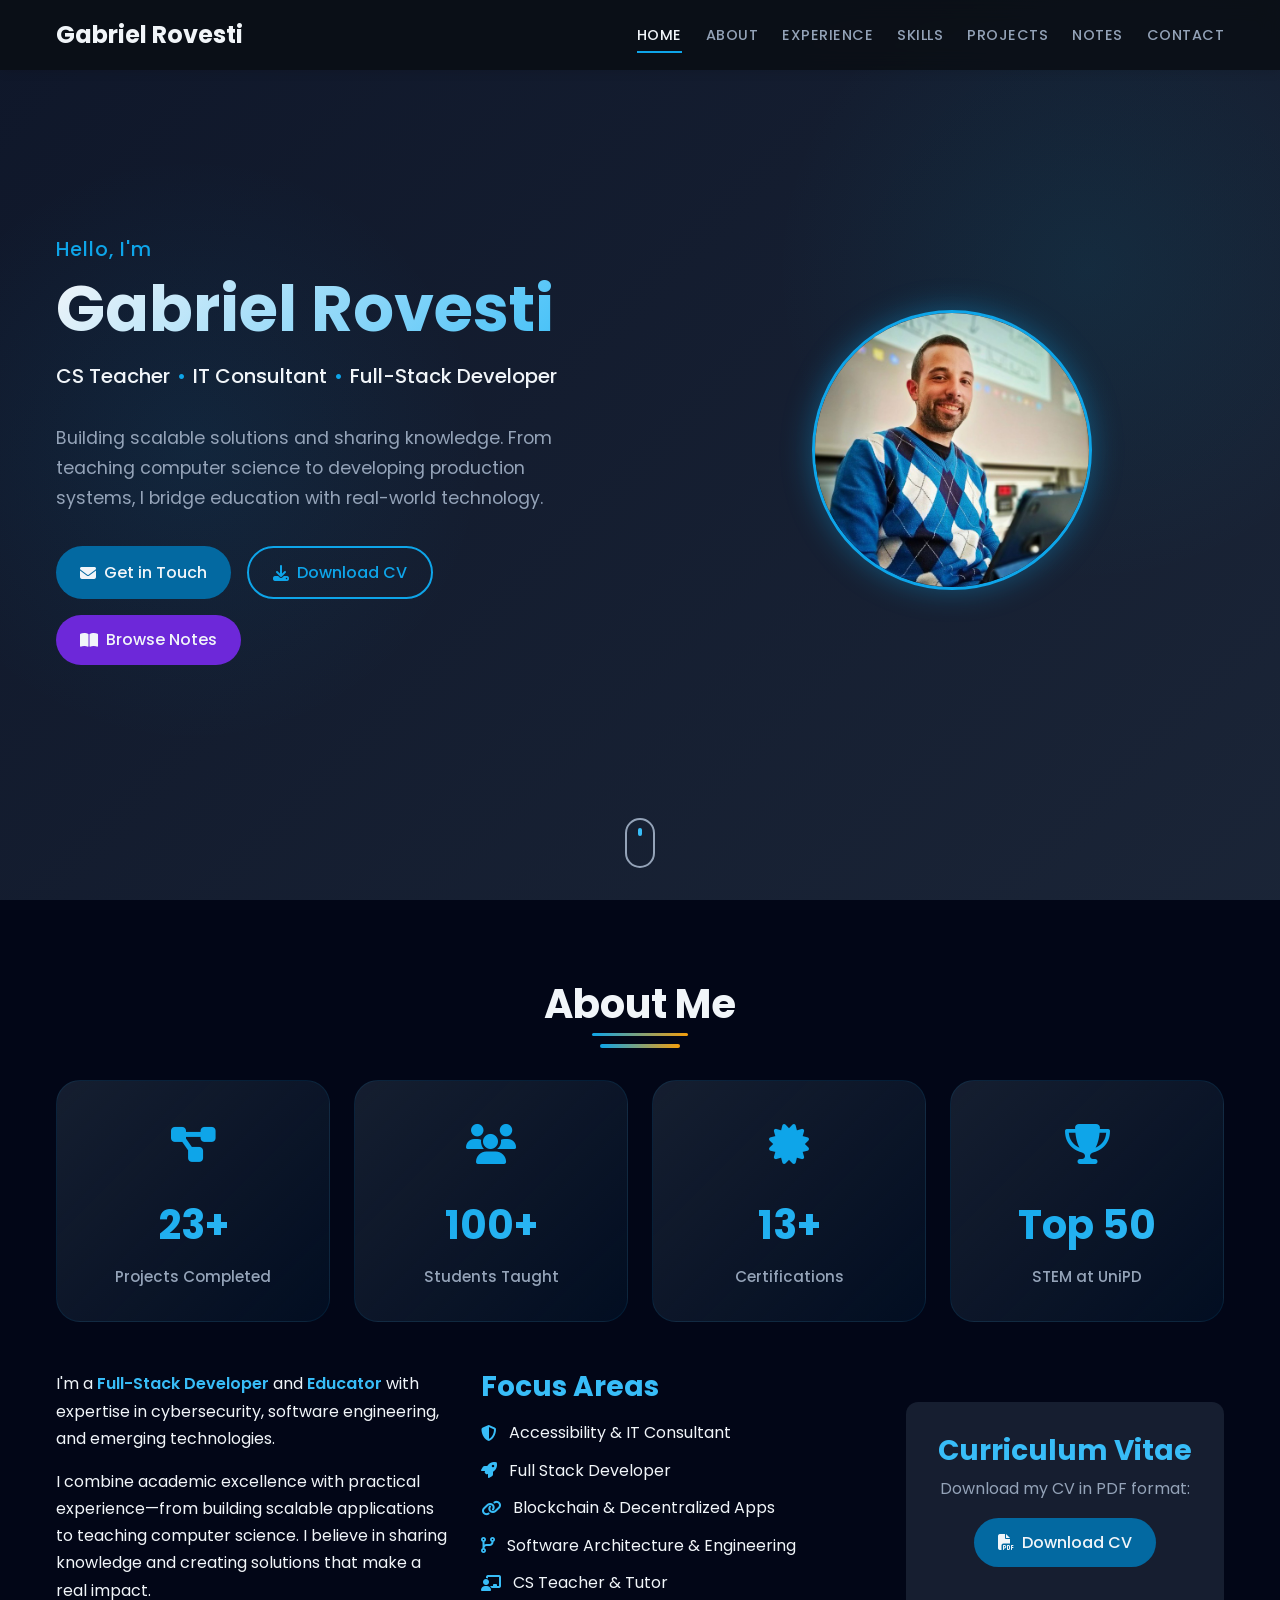
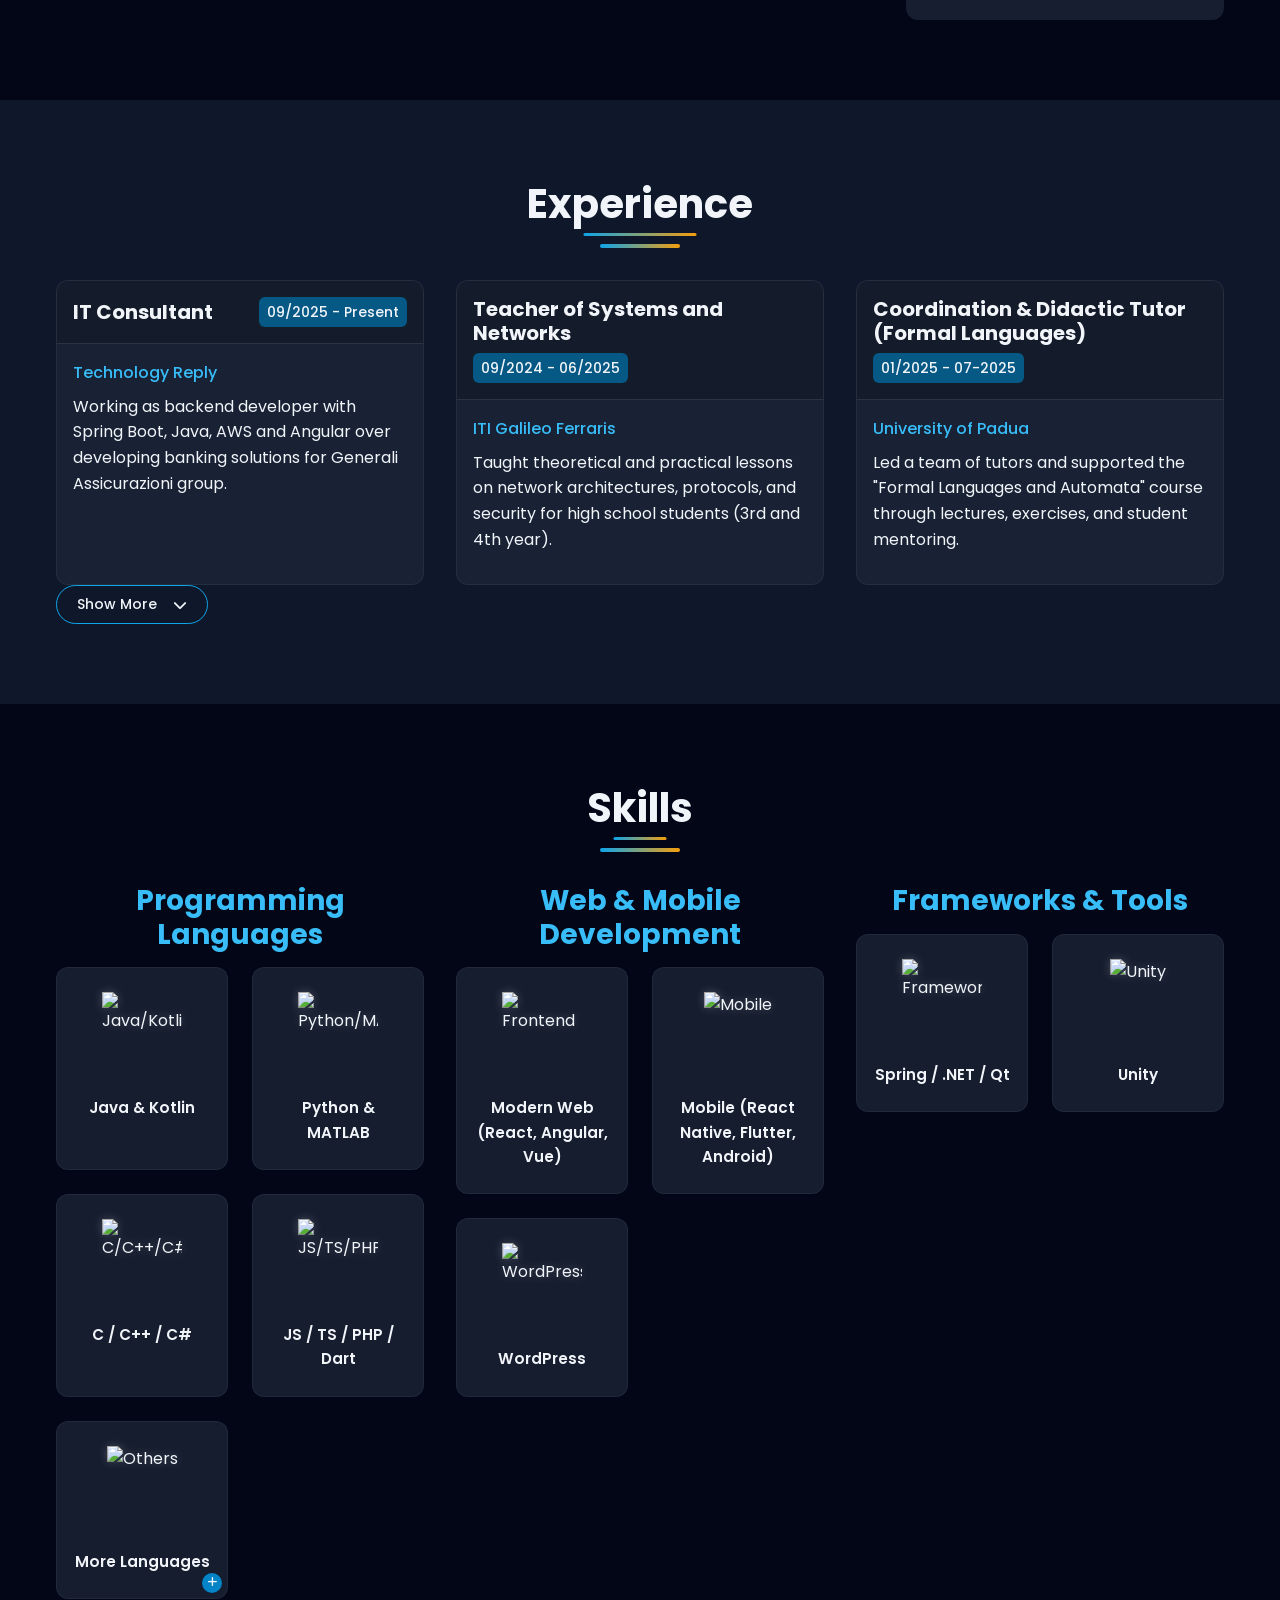
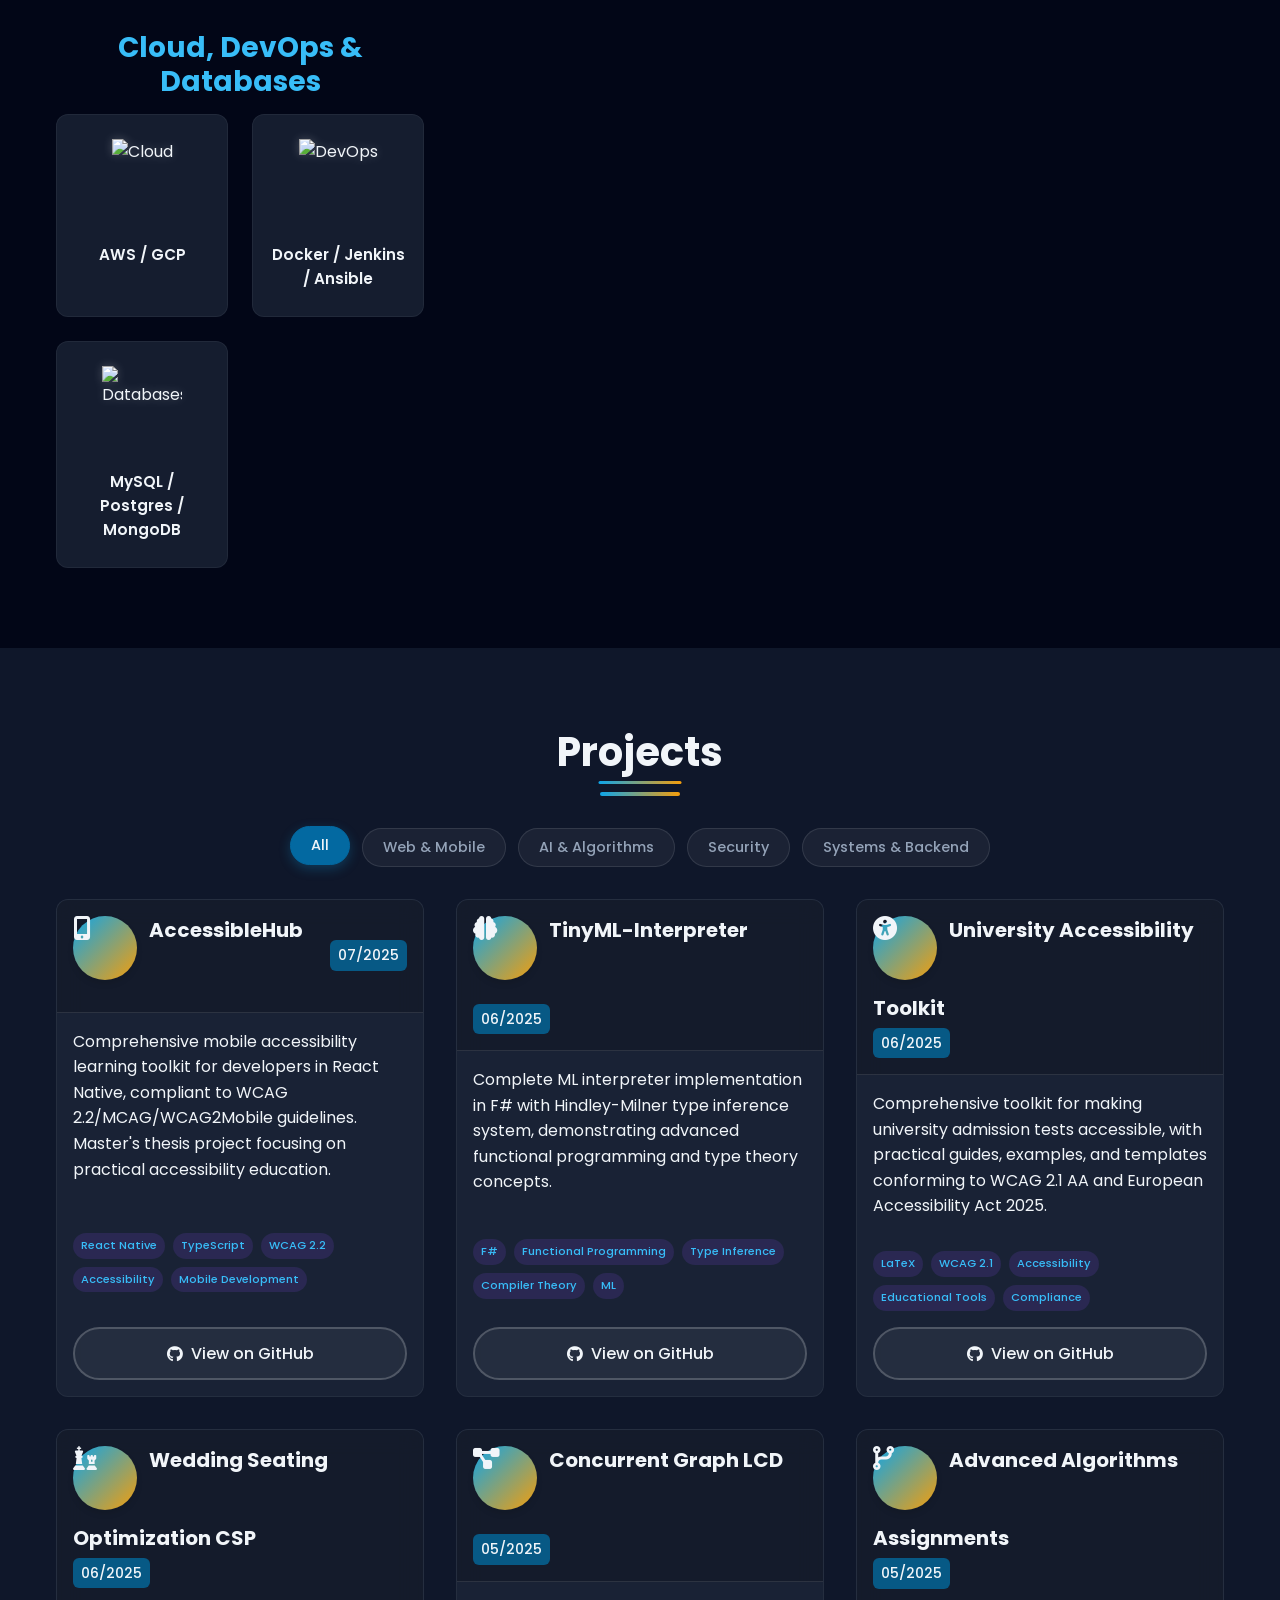
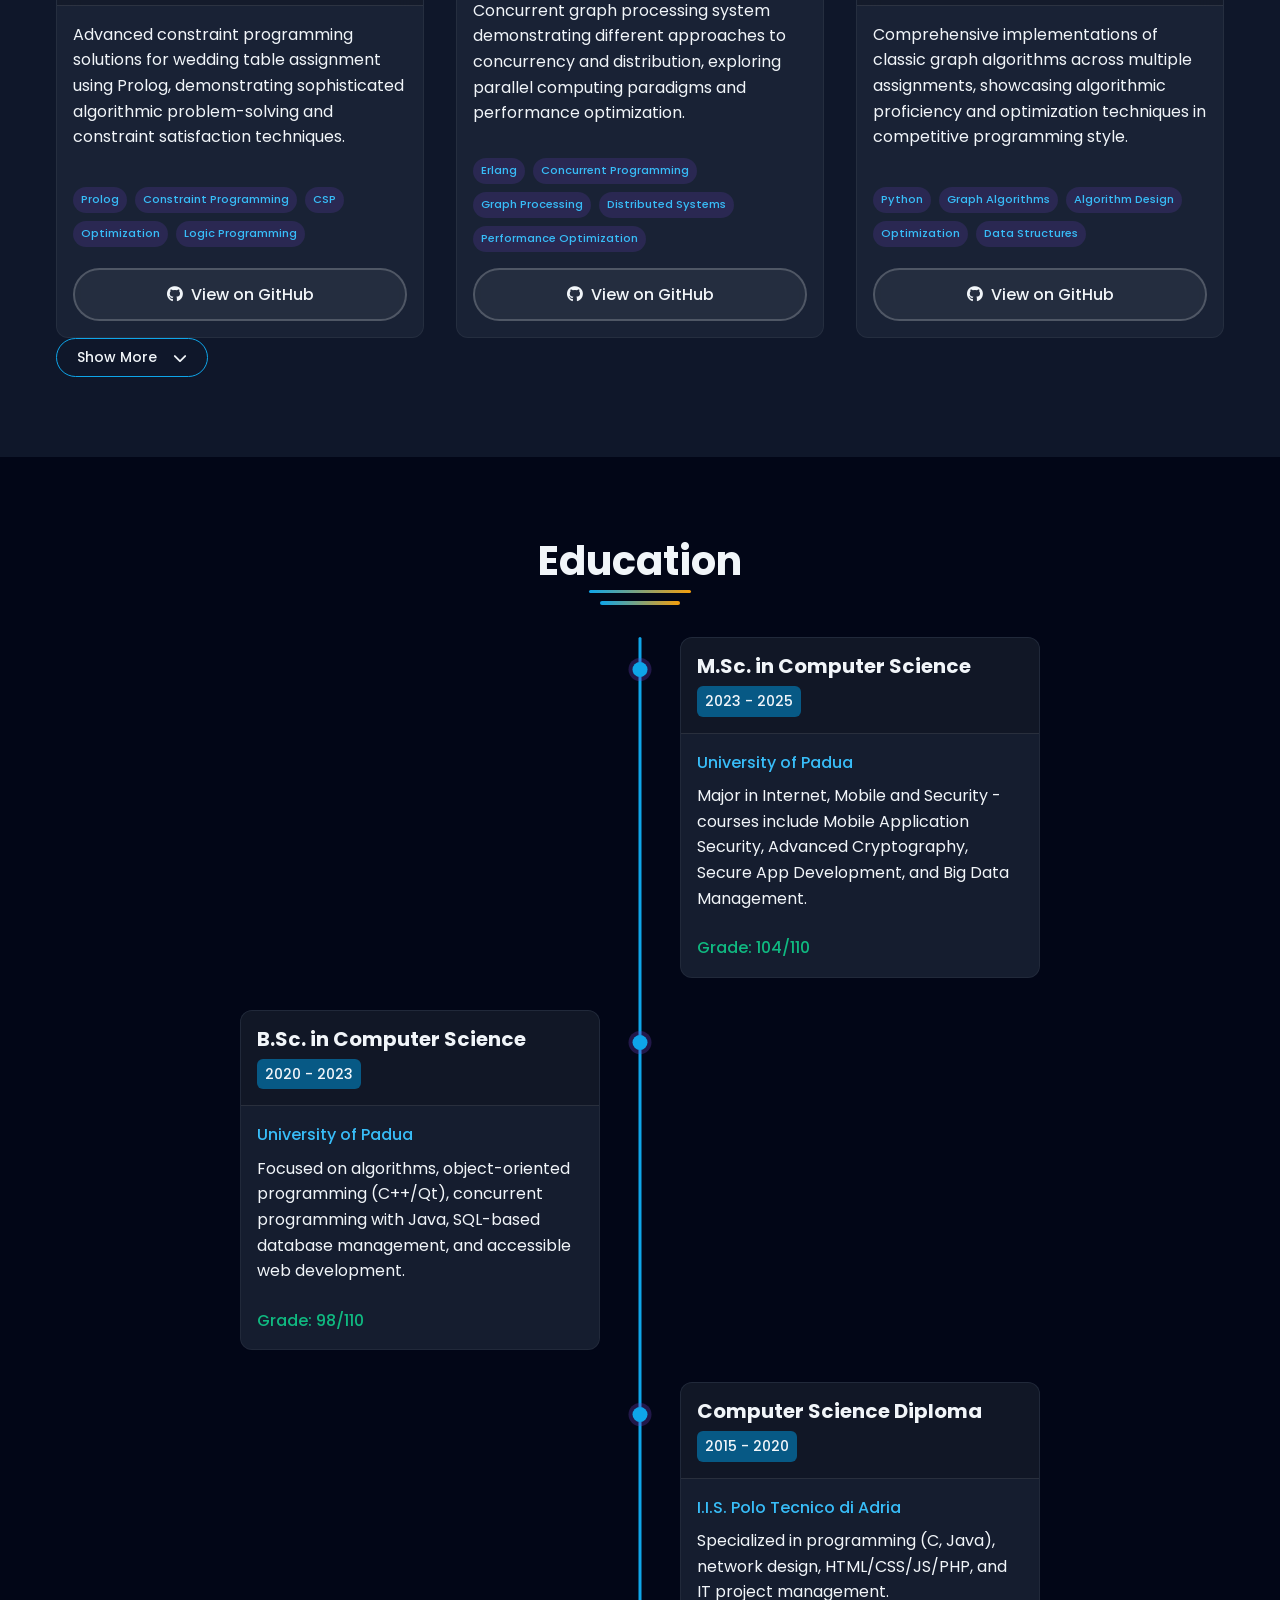
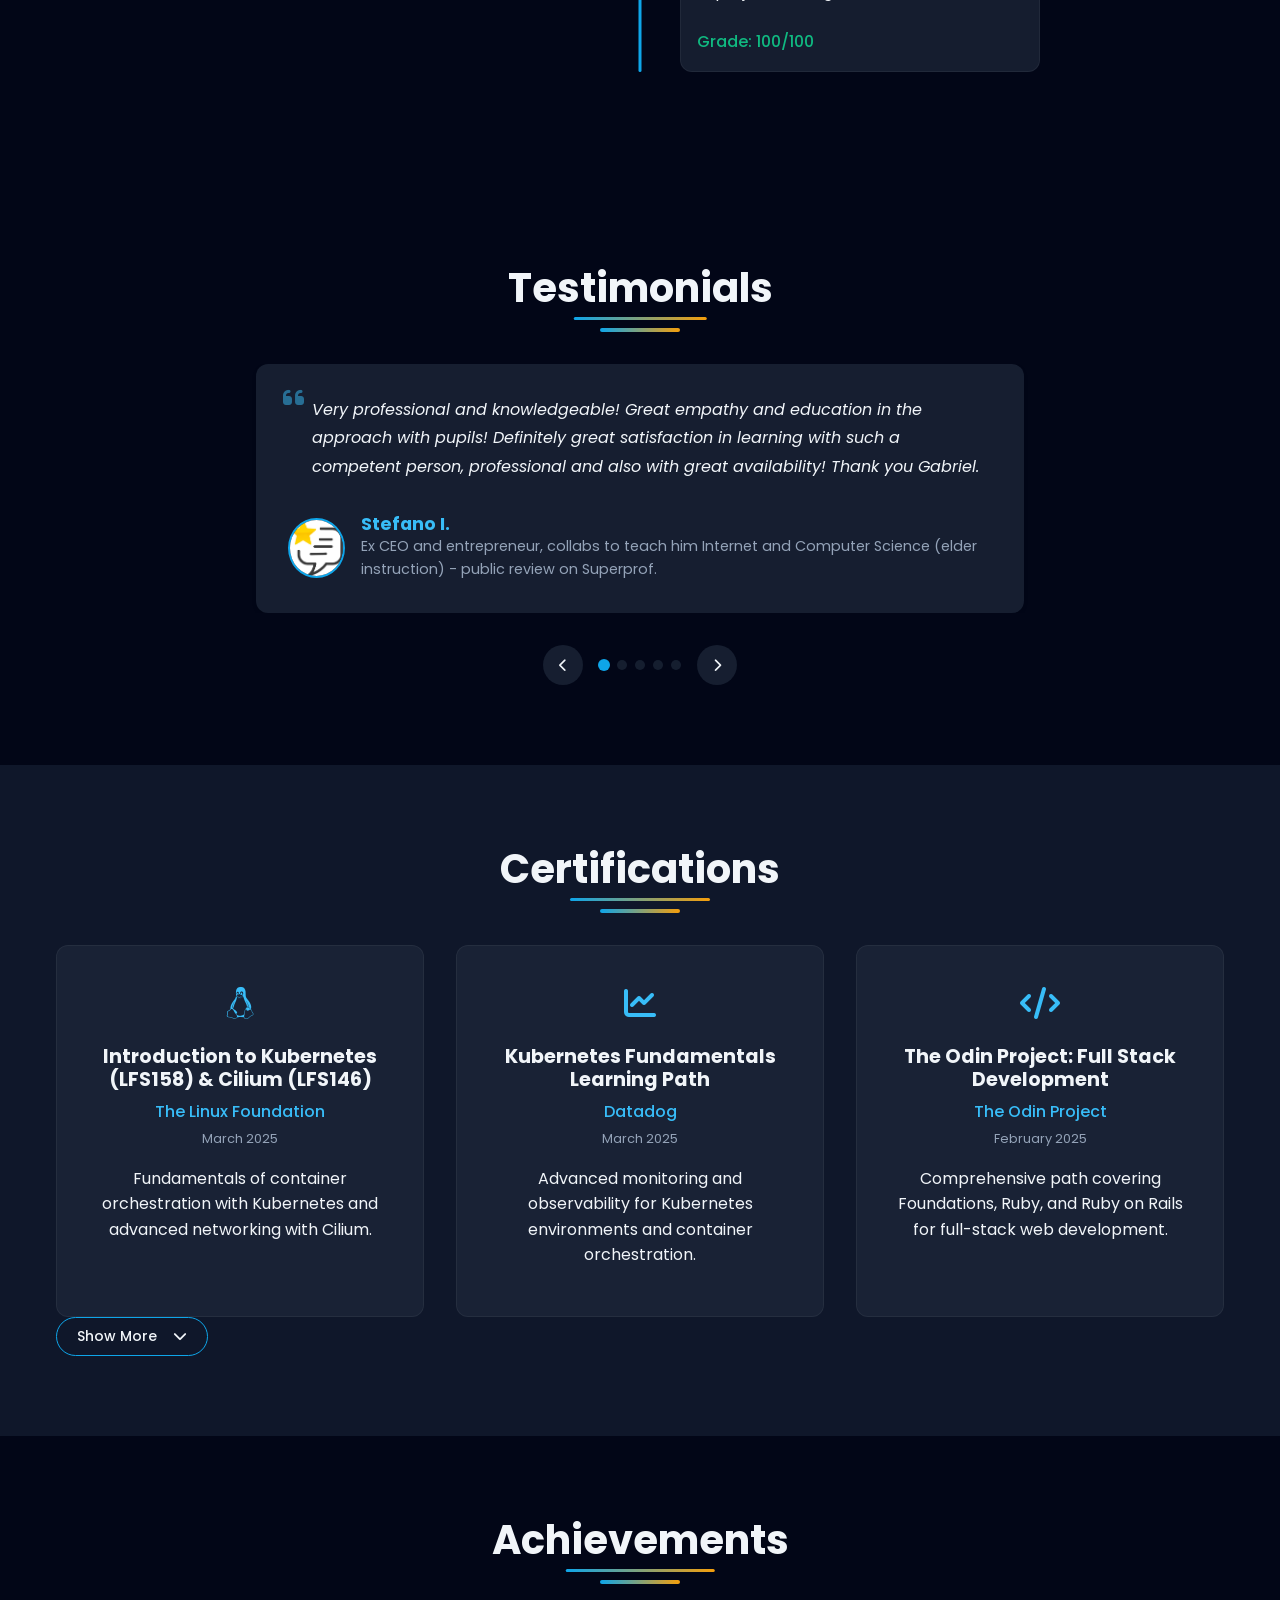
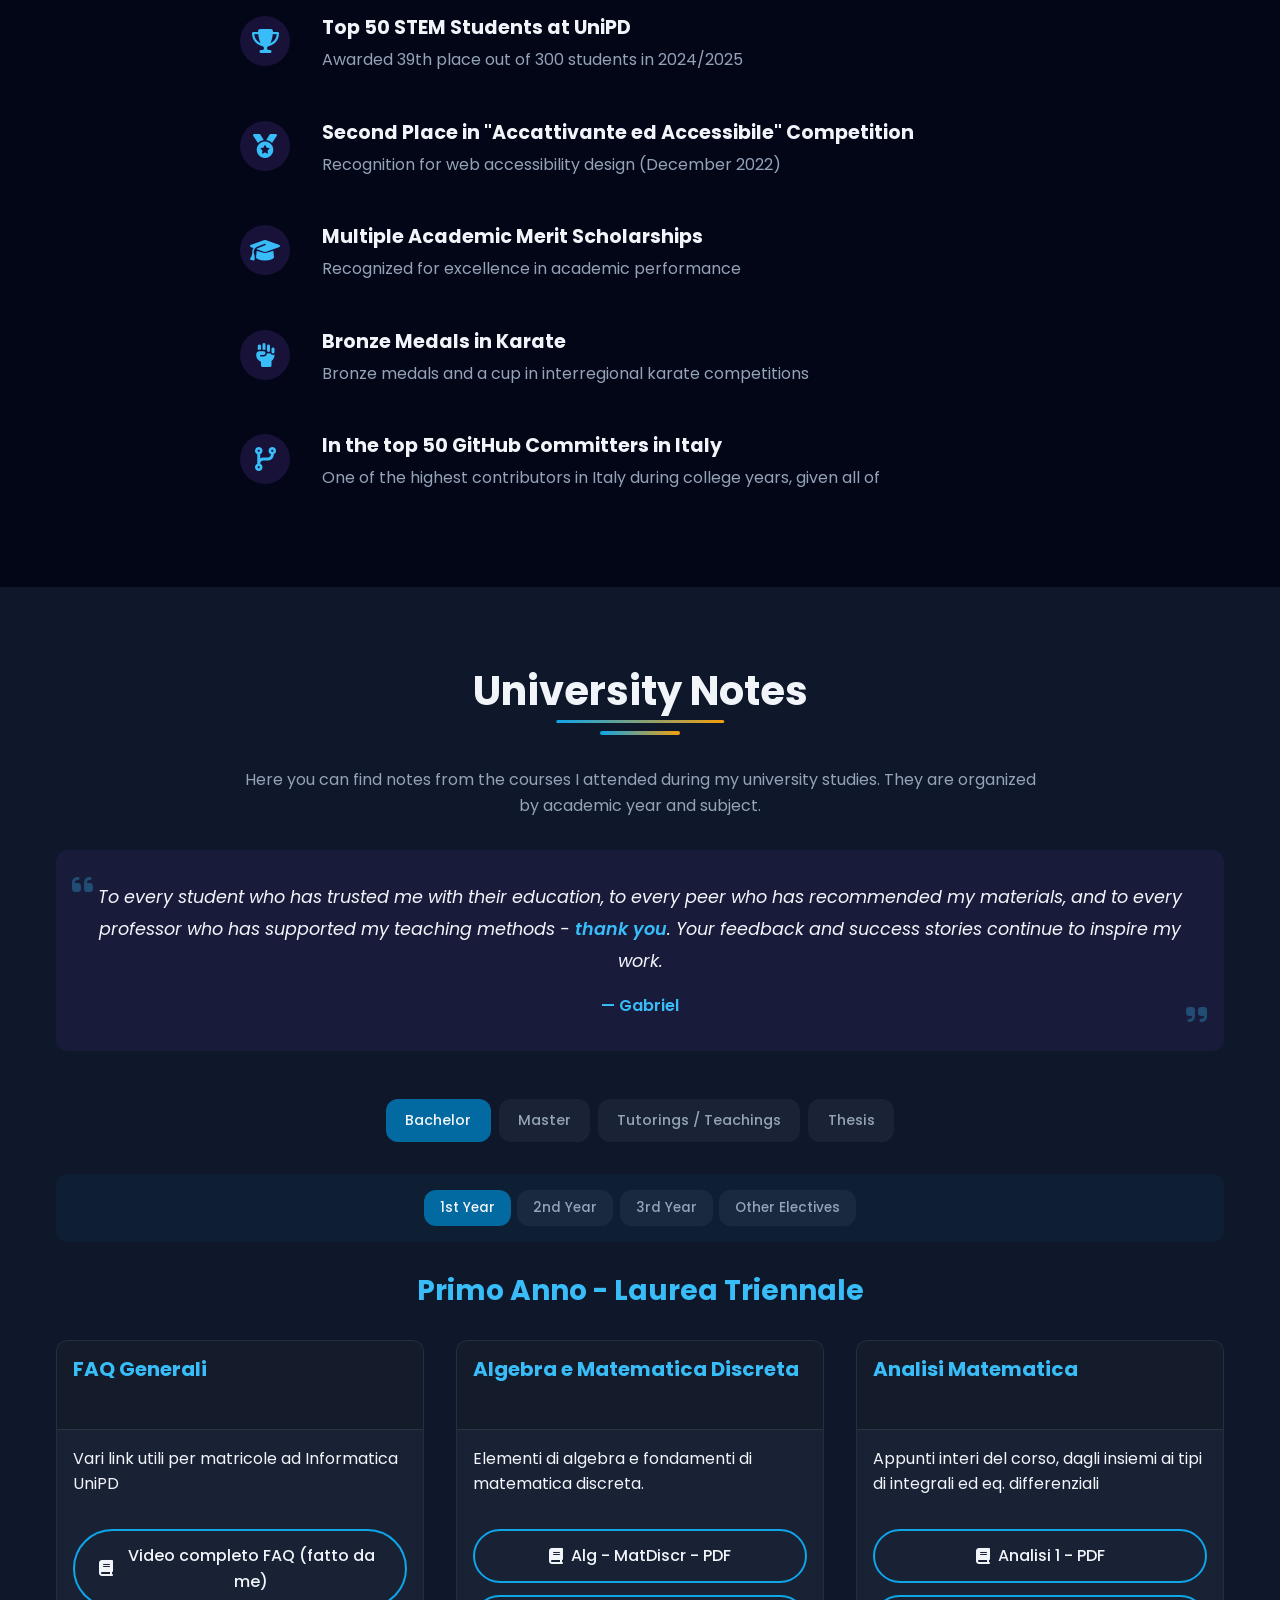
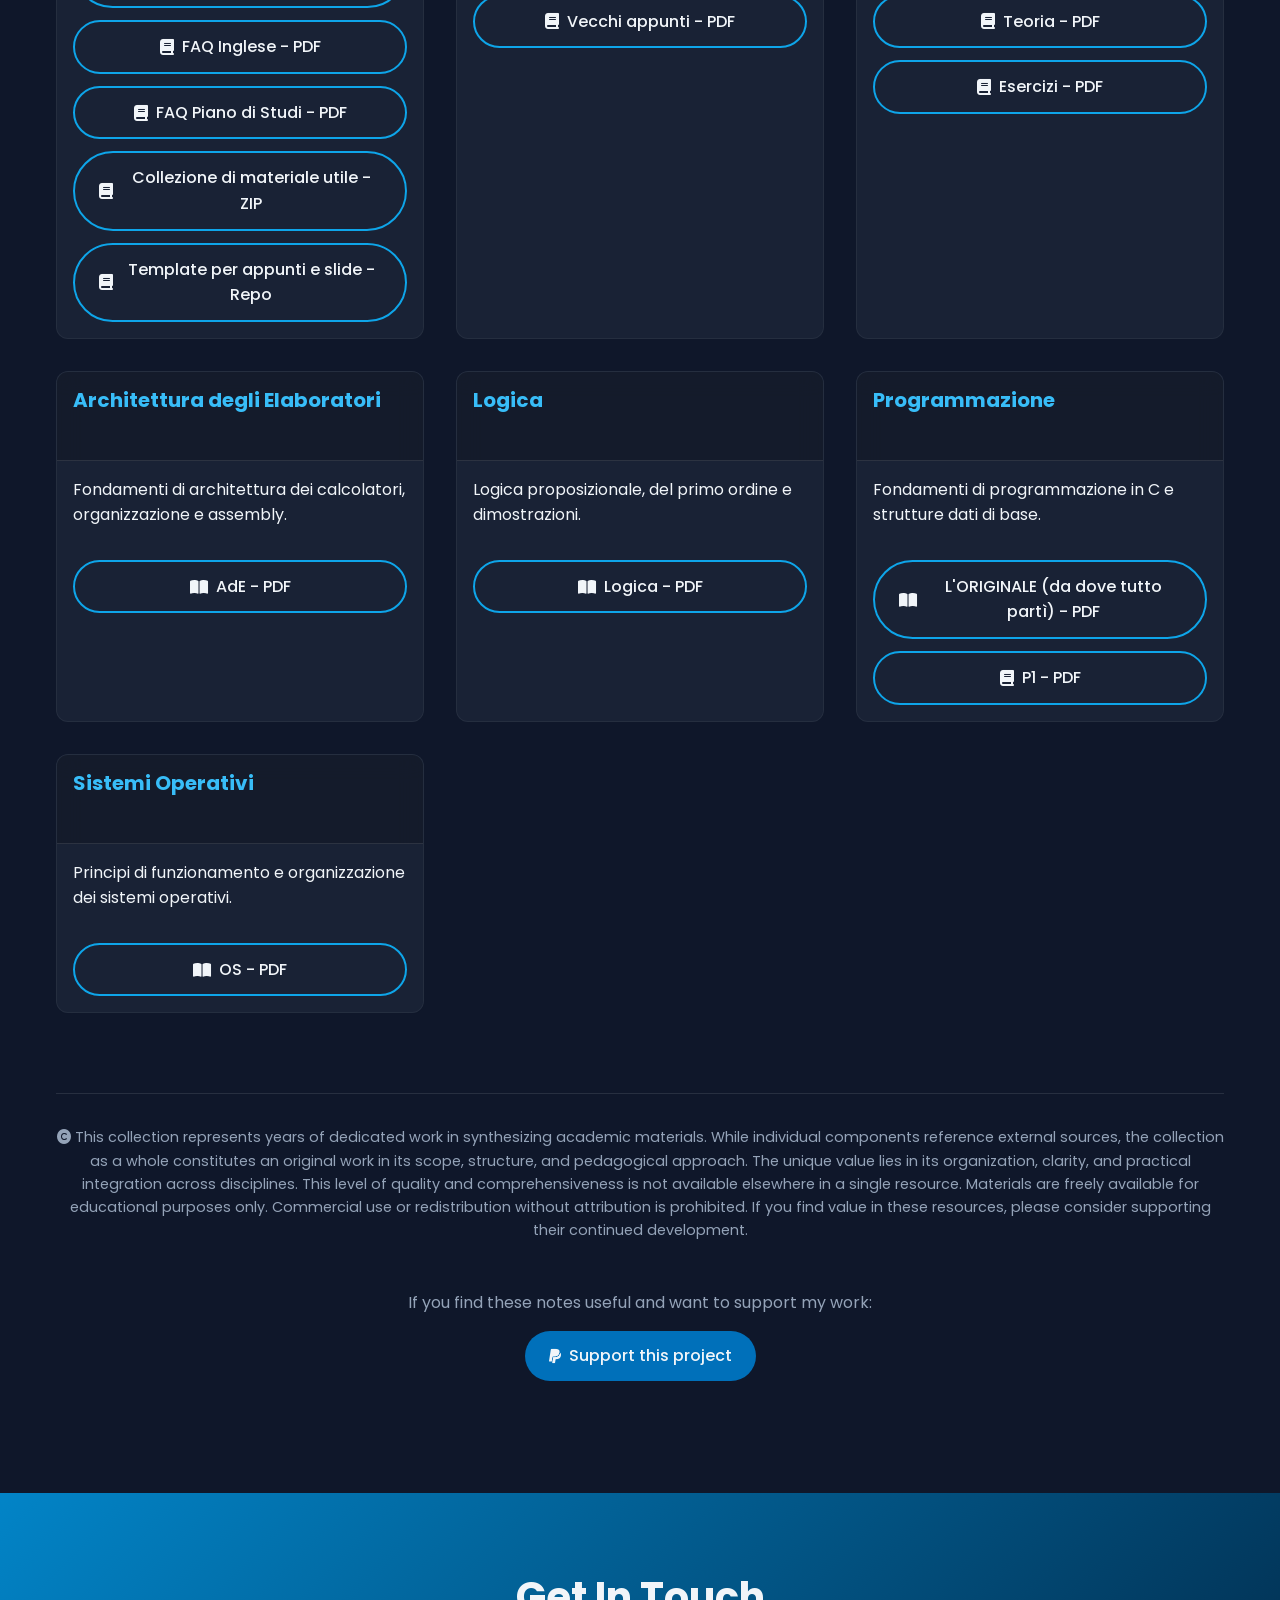
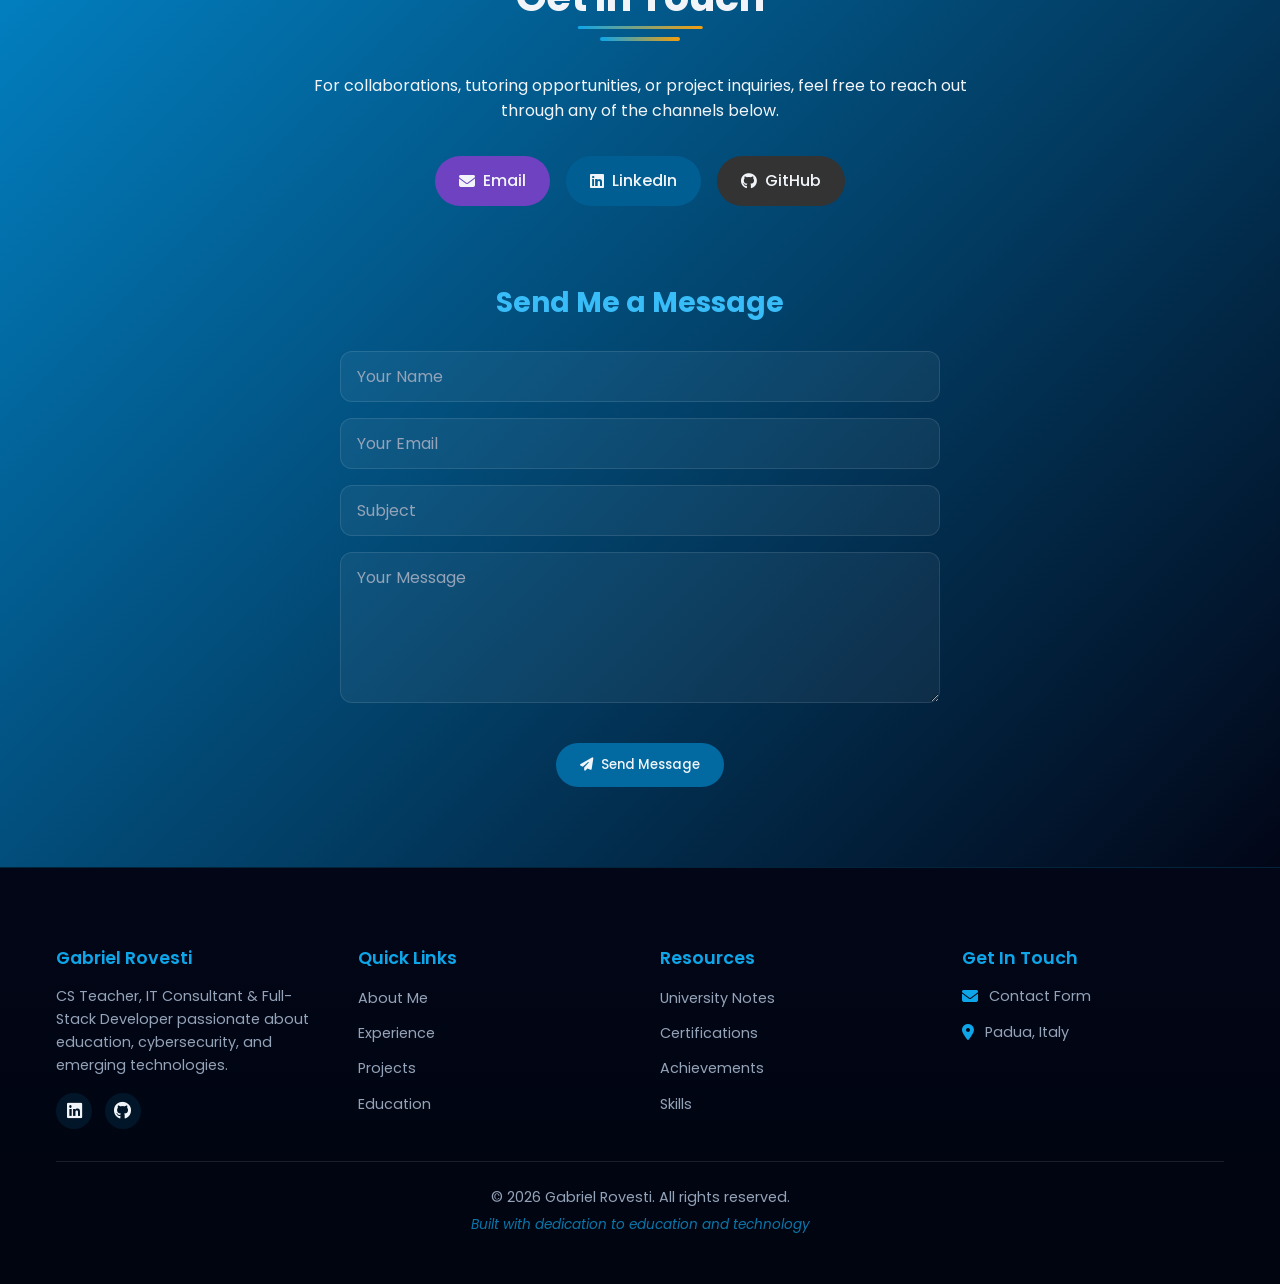
==== commit 3e6c14e0: "Added Scegli con Noi video interview" ====
--- a/index.html
+++ b/index.html
@@ -1021,7 +1021,7 @@
                     <div class="testimonial-card radio-interview scrollable-card compact">
                         <div class="testimonial-text">
                             <i class="fas fa-quote-left"></i>
-                            <p>Listen to my interview on <span class="testimonial-highlight">Radio Canale Italia - Storytime</span> where I discuss about myself, my experience, educational approaches in computer science, and my journey as an educator dealing with DSA/BES/Asperger.</p>
+                            <p>Here is my interviews section: first of <span class="testimonial-highlight">Storytime</span> and also of <span class="testimonial-highlight">Scegli con Noi</span>. In the Storytime radio interview, I discuss about myself, my experience, educational approaches in computer science, and my journey as an educator dealing with DSA/BES/Asperger. In the Scegli con Noi video interview, I was invited as a "veteran" student to share insights about university life and academic choices during an orientation event.</p>
                         </div>
                         <div class="audio-player-container">
                             <h4>Storytime Radio Interview</h4>
@@ -1031,6 +1031,15 @@
                                 Your browser does not support the audio element.
                             </audio>
                             <p class="interview-description">Topics covered: Computer Science Education, Peer Tutoring, Specific Learning Disabilities</p>
+                            
+                            <div class="video-player-container">
+                                <h4>Scegli con Noi - Orientation Event</h4>
+                                <video controls class="custom-video-player">
+                                    <source src="./video/Scegli con Noi.mp4" type="video/mp4">
+                                    Your browser does not support the video element.
+                                </video>
+                                <p class="interview-description">Invited as a veteran student to share university experience and academic guidance during this orientation event</p>
+                            </div>
                         </div>
                     </div>
                     
--- a/css/styles.css
+++ b/css/styles.css
@@ -2462,10 +2462,44 @@
     font-style: italic;
 }
 
+.video-player-container {
+    margin-top: 1.5rem;
+    padding: 1rem;
+    background-color: rgba(110, 66, 193, 0.1);
+    border-radius: var(--border-radius-md);
+    text-align: center;
+}
+
+.video-player-container h4 {
+    color: var(--primary-light);
+    margin-bottom: 0.5rem;
+    font-size: 1.2rem;
+}
+
+.custom-video-player {
+    width: 100%;
+    max-width: 800px;
+    border-radius: var(--border-radius-md);
+    margin-top: 1rem;
+    box-shadow: 0 4px 12px rgba(0, 0, 0, 0.3);
+}
+
+.custom-video-player::-webkit-media-controls-panel {
+    background-color: rgba(110, 66, 193, 0.2);
+}
+
 /* Mobile responsiveness */
 @media screen and (max-width: 768px) {
     .audio-player-container {
         padding: 0.75rem;
+    }
+    
+    .video-player-container {
+        padding: 0.75rem;
+    }
+    
+    .custom-video-player {
+        max-width: 100%;
     }
 }
 
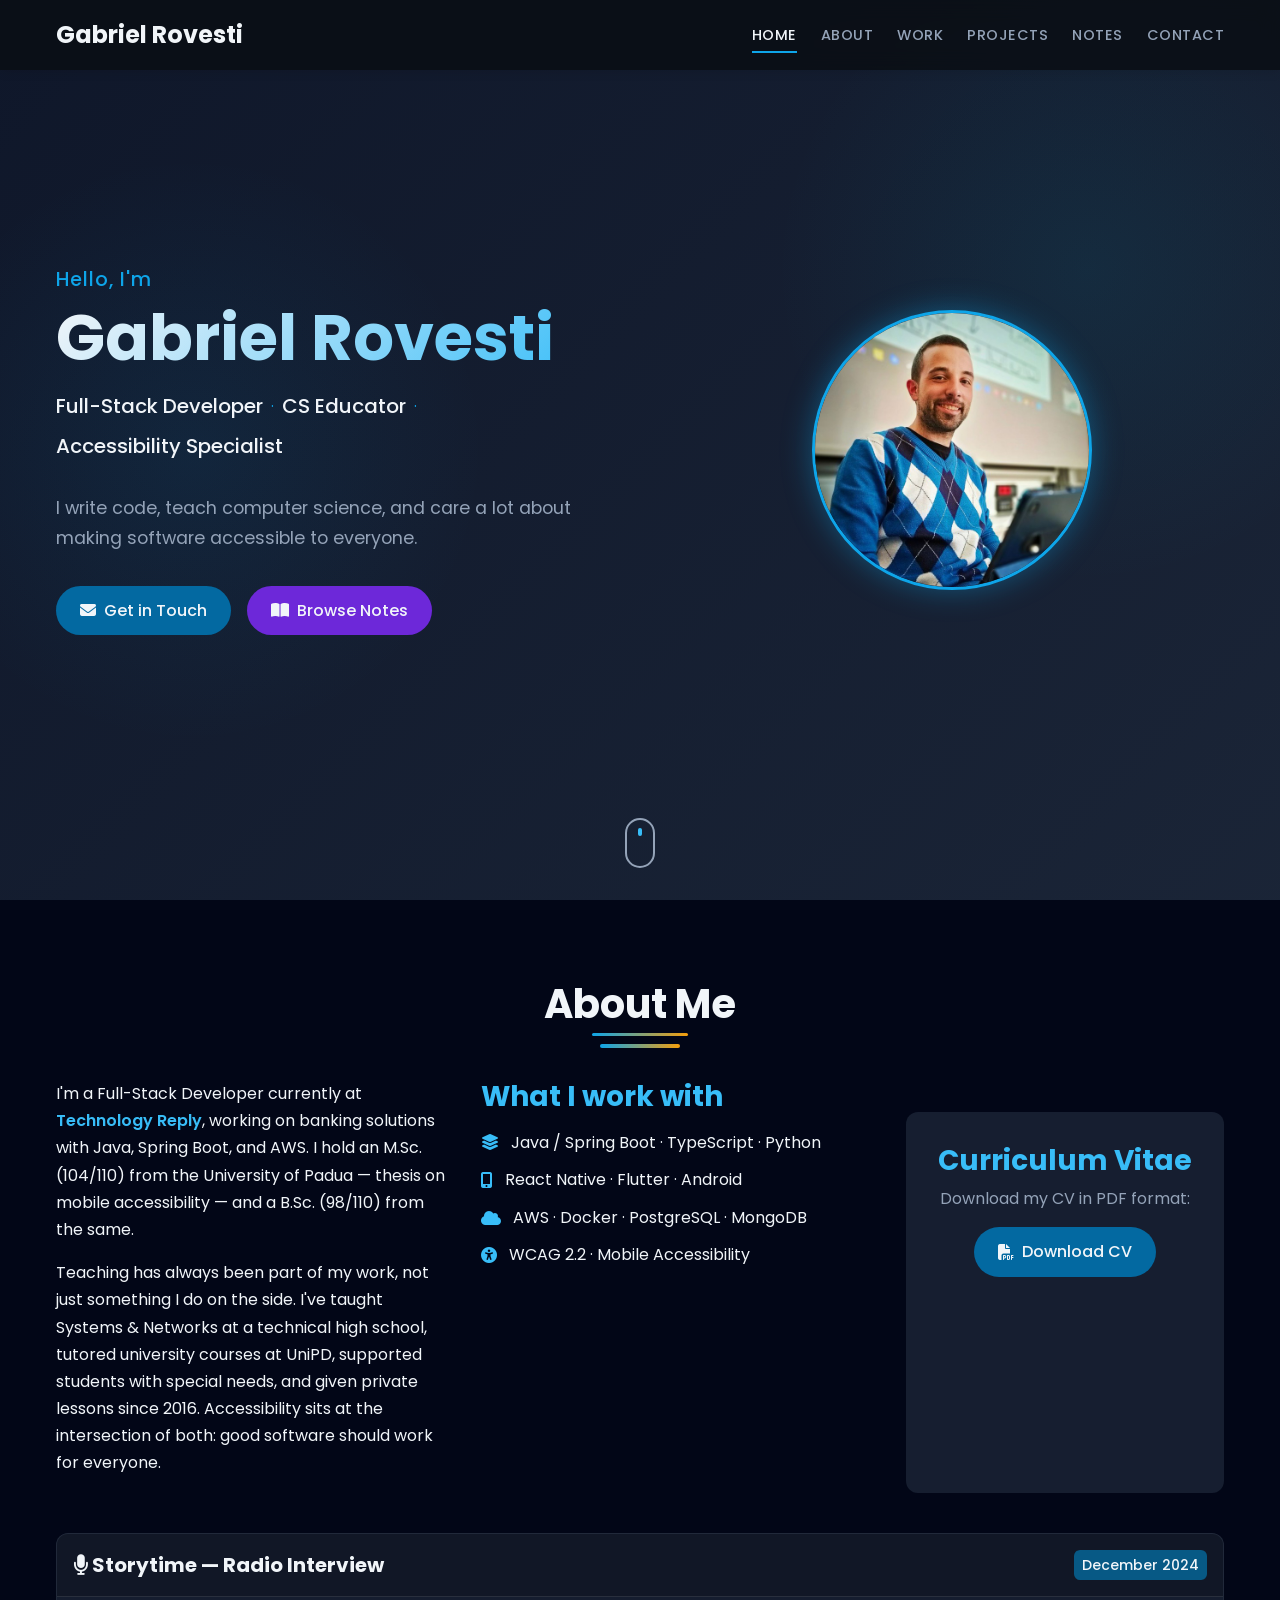
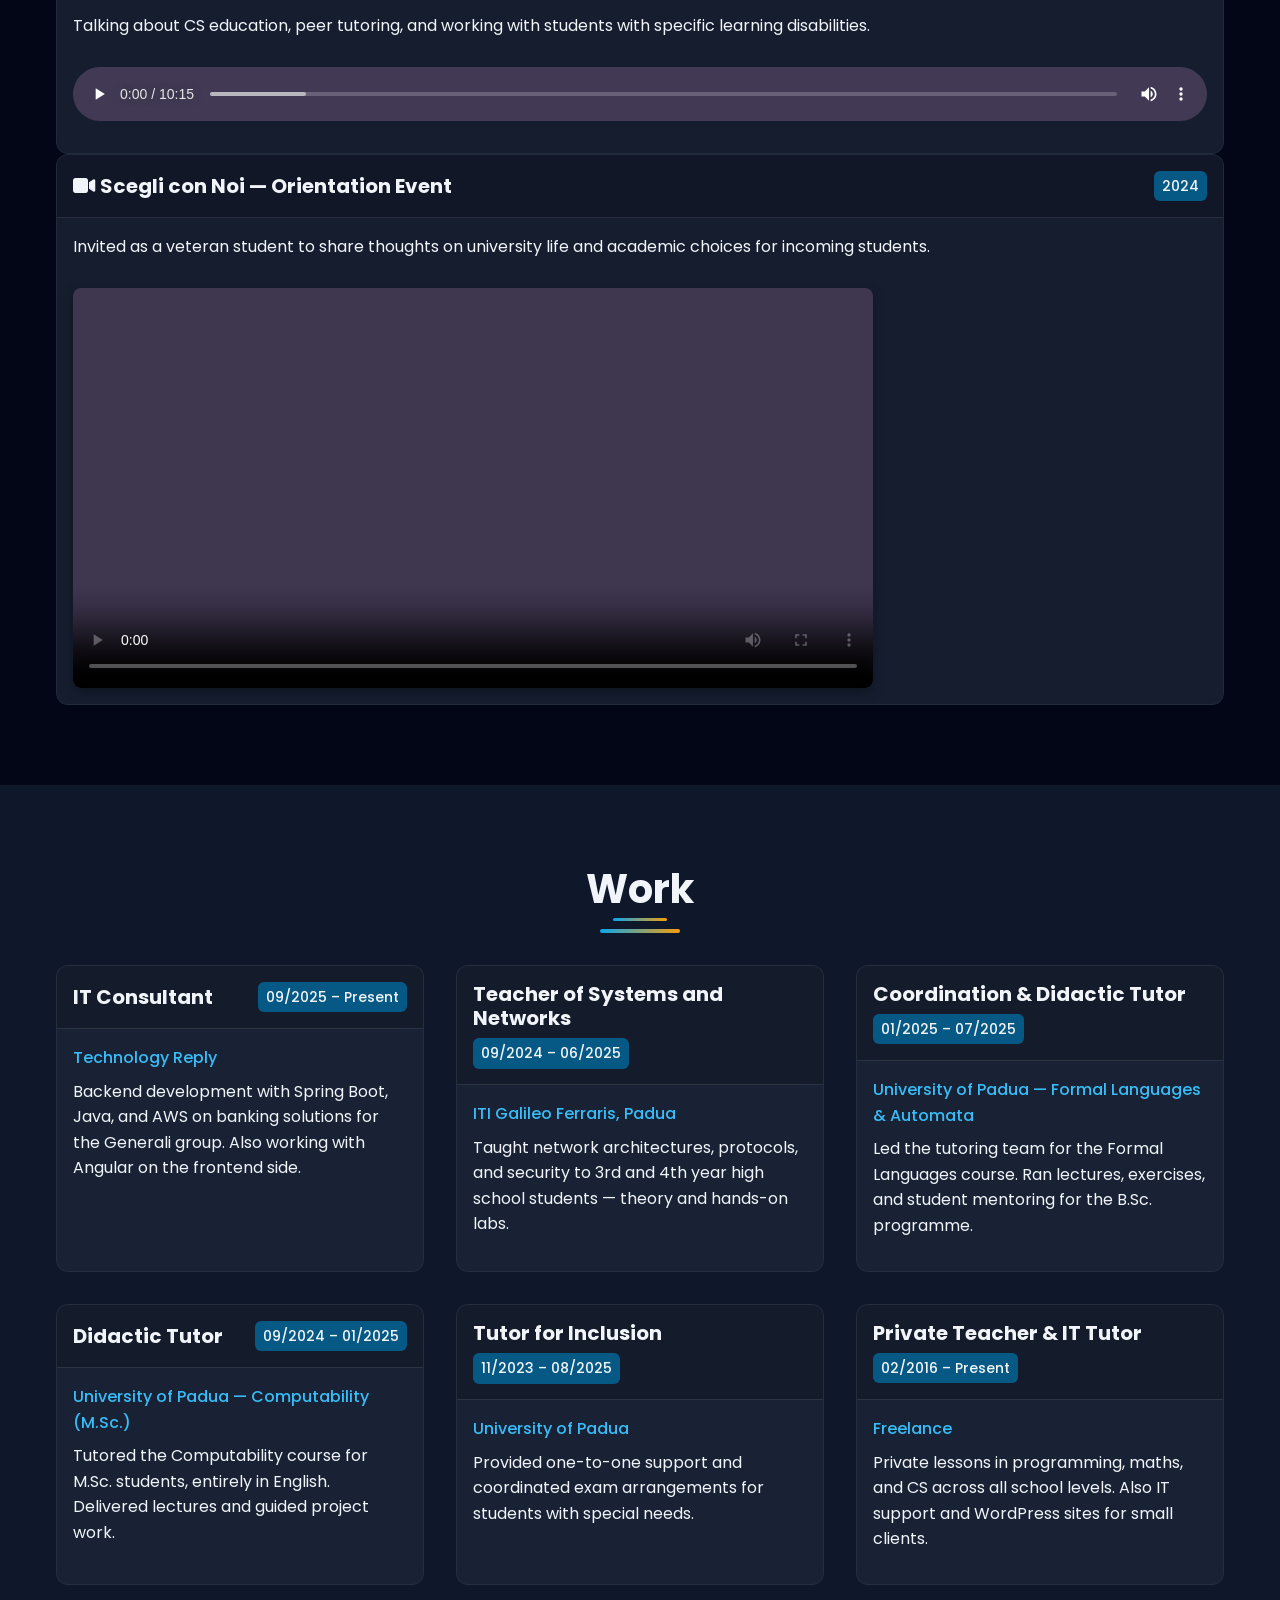
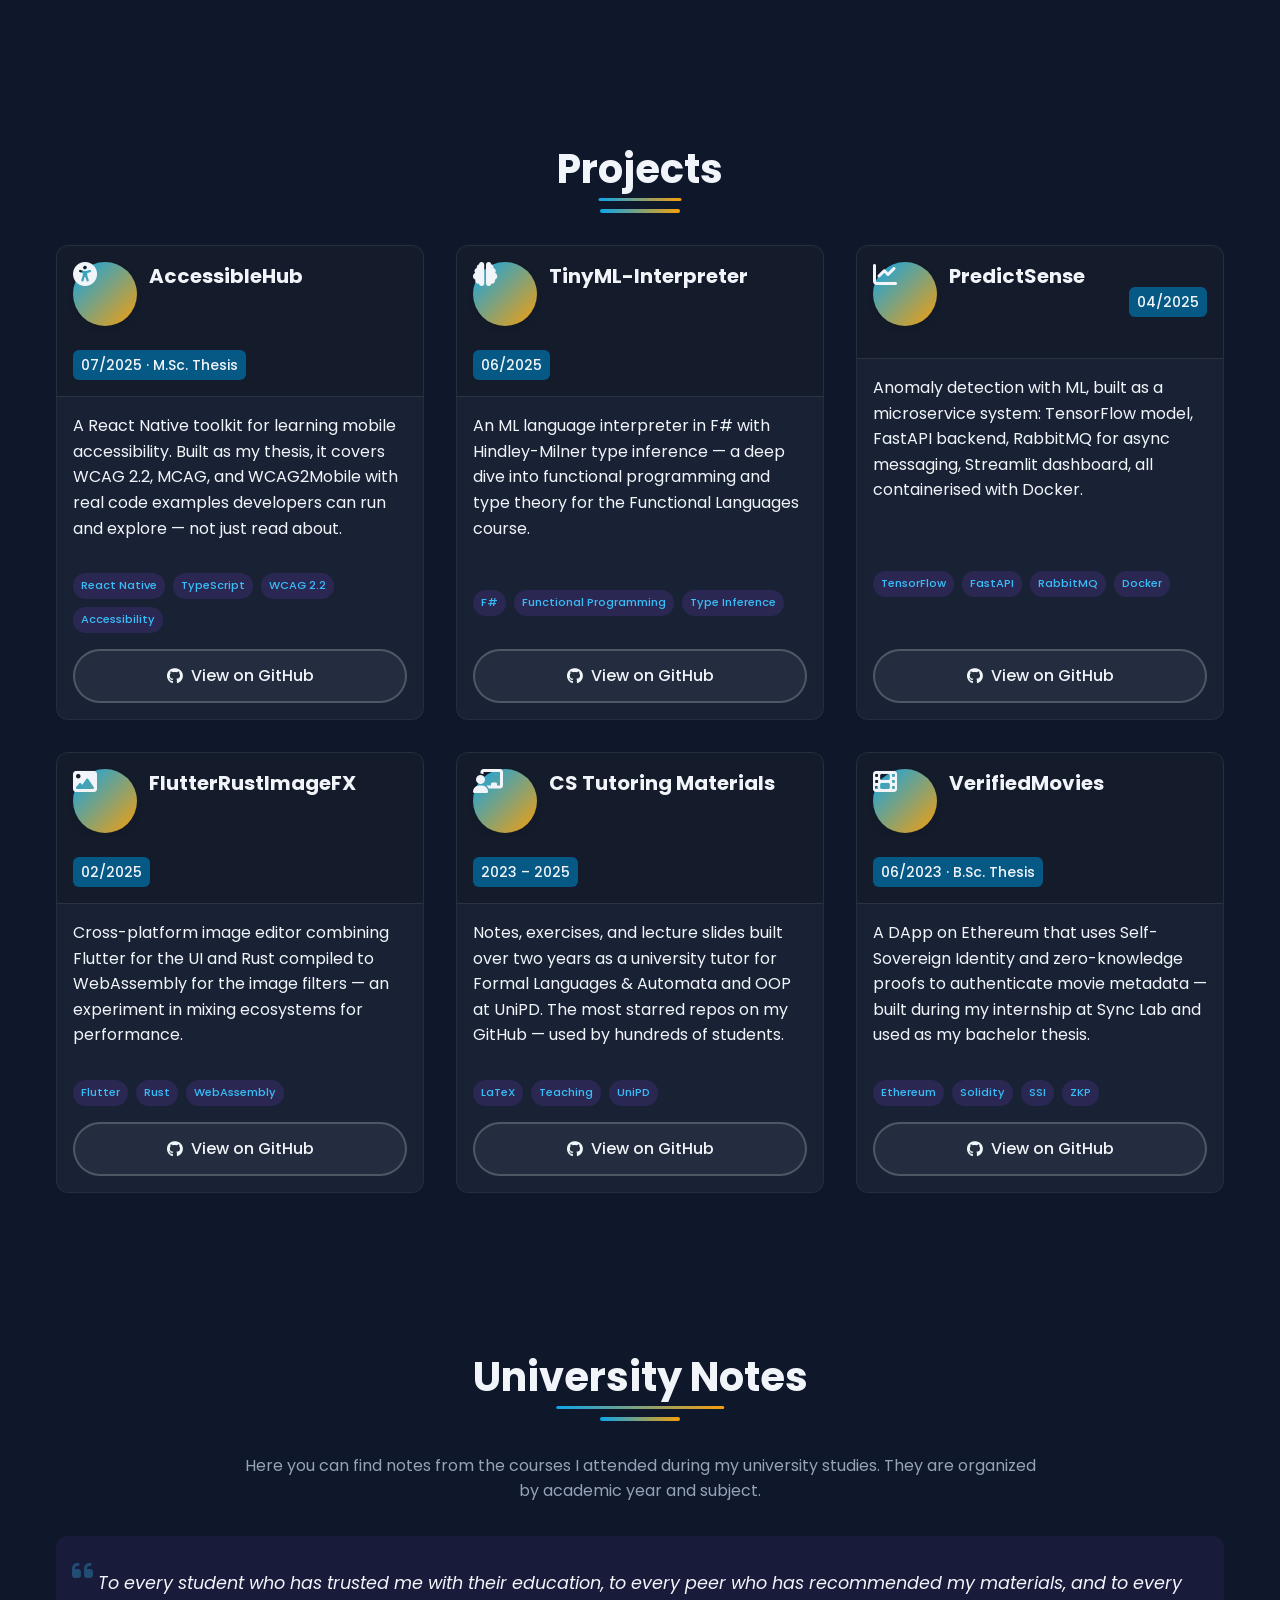
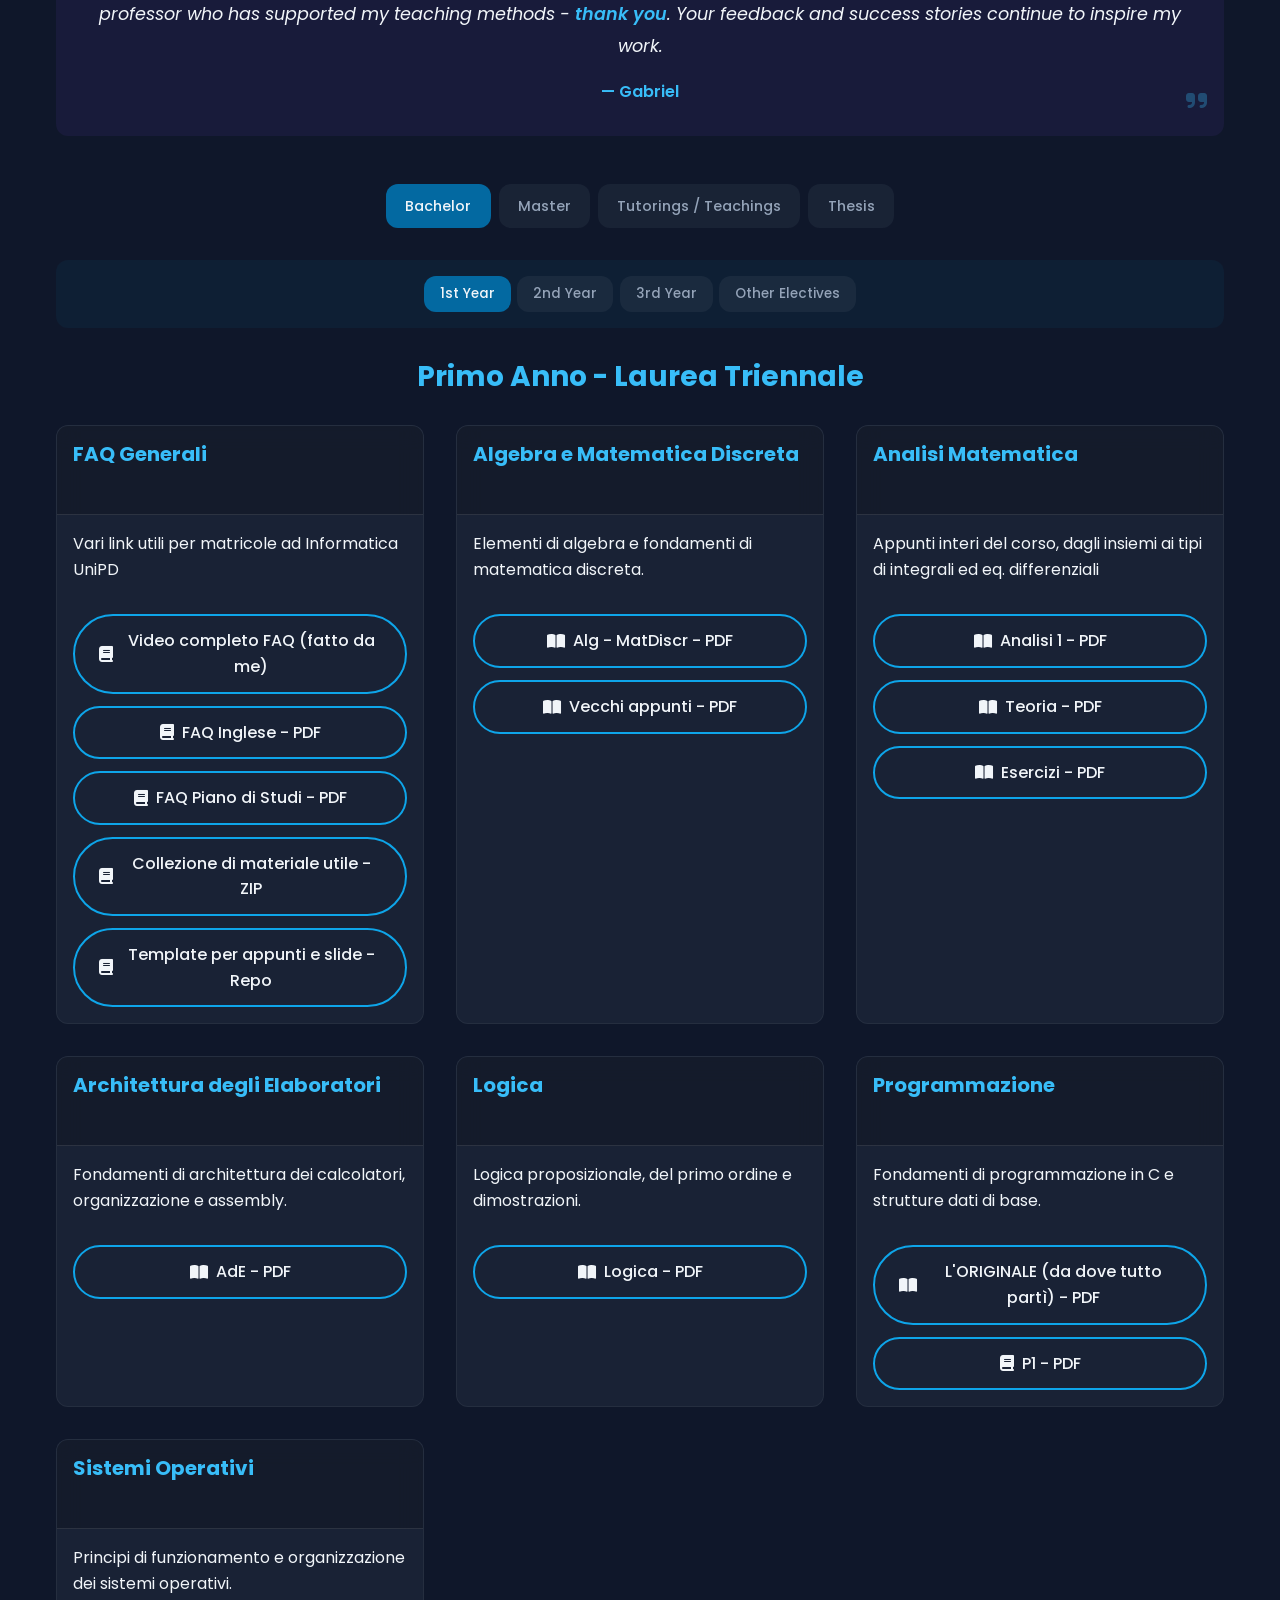
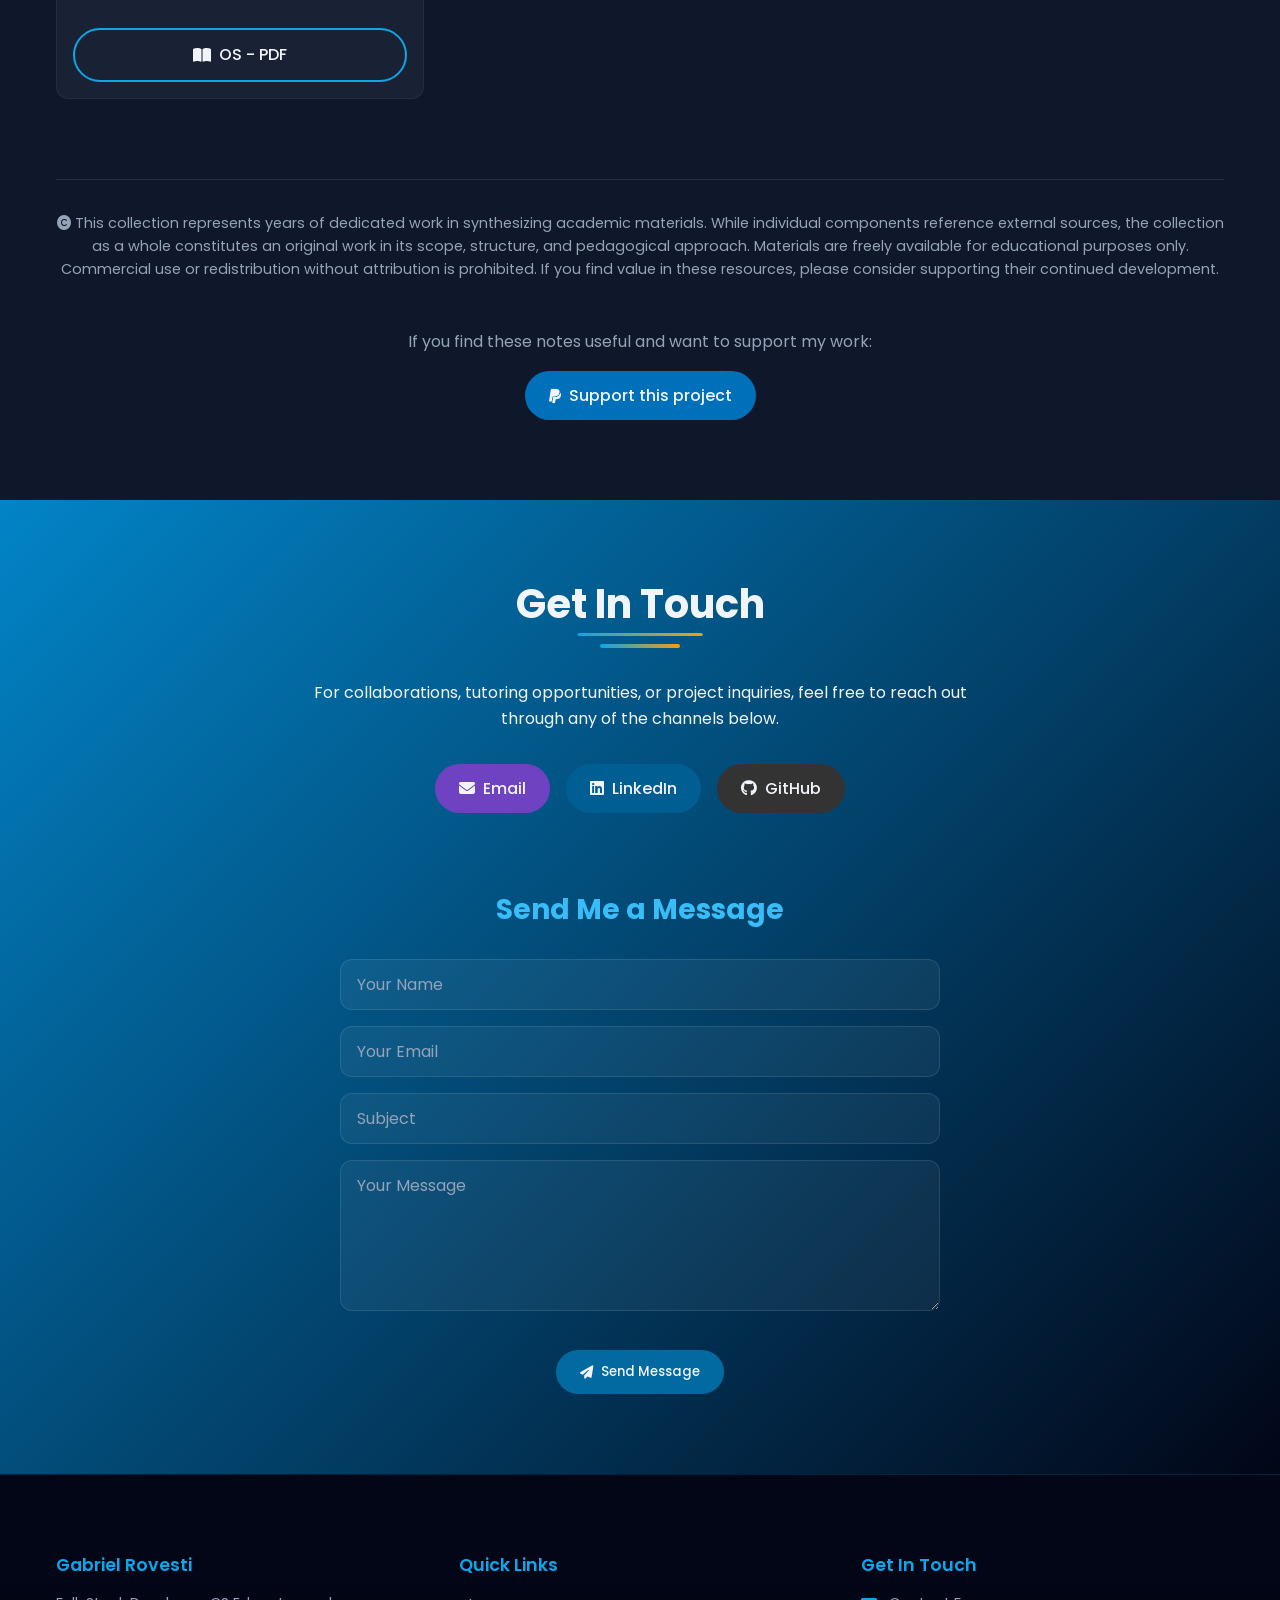
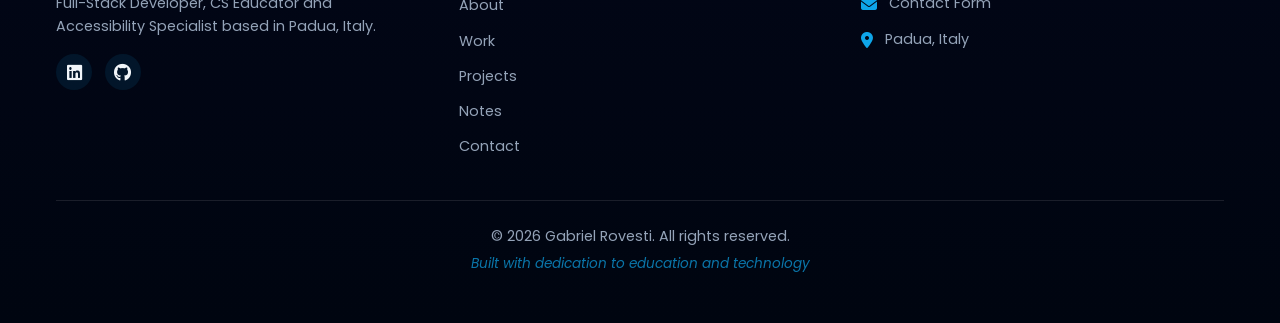
==== commit 9f186153: "Alleggerimento considerevole" ====
--- a/index.html
+++ b/index.html
@@ -4,22 +4,20 @@
     <meta charset="UTF-8">
     <meta name="viewport" content="width=device-width, initial-scale=1.0">
     <title>Gabriel Rovesti - Portfolio</title>
-    <meta name="description" content="Full Stack Developer | Teacher | M.Sc. Computer Science Student | Tutor">
+    <meta name="description" content="Full-Stack Developer, CS Educator and Accessibility Specialist based in Padua, Italy.">
     <meta name="color-scheme" content="dark">
     <meta name="darkreader-lock">
-    
-    <!-- Open Graph / Facebook -->
+
     <meta property="og:type" content="website">
     <meta property="og:url" content="https://gabrielrovesti.github.io/">
     <meta property="og:title" content="Gabriel Rovesti - Portfolio">
-    <meta property="og:description" content="Full Stack Developer | Teacher | M.Sc. Computer Science Student | Tutor">
+    <meta property="og:description" content="Full-Stack Developer, CS Educator and Accessibility Specialist based in Padua, Italy.">
     <meta property="og:image" content="https://gabrielrovesti.github.io/img/gabriel.jpg">
 
-    <!-- Twitter -->
     <meta property="twitter:card" content="summary_large_image">
     <meta property="twitter:url" content="https://gabrielrovesti.github.io/">
     <meta property="twitter:title" content="Gabriel Rovesti - Portfolio">
-    <meta property="twitter:description" content="Full Stack Developer | Teacher | M.Sc. Computer Science Student | Tutor">
+    <meta property="twitter:description" content="Full-Stack Developer, CS Educator and Accessibility Specialist based in Padua, Italy.">
     <meta property="twitter:image" content="https://gabrielrovesti.github.io/img/gabriel.jpg">
 
     <link rel="stylesheet" href="./css/styles.css">
@@ -30,12 +28,6 @@
     <link rel="icon" type="image/png" href="./img/favicon.ico">
 </head>
 <body>
-    <!-- Background Ambience -->
-    <div class="background-blobs">
-        <div class="blob blob-1"></div>
-        <div class="blob blob-2"></div>
-        <div class="blob blob-3"></div>
-    </div>
 
     <!-- Header/Navigation -->
     <header id="header">
@@ -45,8 +37,7 @@
                 <ul class="nav-links">
                     <li><a href="#home" class="nav-link active">Home</a></li>
                     <li><a href="#about" class="nav-link">About</a></li>
-                    <li><a href="#experience" class="nav-link">Experience</a></li>
-                    <li><a href="#skills" class="nav-link">Skills</a></li>
+                    <li><a href="#experience" class="nav-link">Work</a></li>
                     <li><a href="#projects" class="nav-link">Projects</a></li>
                     <li><a href="#notes" class="nav-link">Notes</a></li>
                     <li><a href="#contact" class="nav-link">Contact</a></li>
@@ -68,22 +59,18 @@
                     <div class="hero-greeting">Hello, I'm</div>
                     <h1 class="hero-title">Gabriel Rovesti</h1>
                     <p class="hero-roles">
-                        <span class="role-item">CS Teacher</span>
-                        <span class="role-separator">•</span>
-                        <span class="role-item">IT Consultant</span>
-                        <span class="role-separator">•</span>
                         <span class="role-item">Full-Stack Developer</span>
+                        <span class="role-separator">·</span>
+                        <span class="role-item">CS Educator</span>
+                        <span class="role-separator">·</span>
+                        <span class="role-item">Accessibility Specialist</span>
                     </p>
-                    <!-- Typing container removed -->
                     <p class="hero-description">
-                        Building scalable solutions and sharing knowledge. From teaching computer science to developing production systems, I bridge education with real-world technology.
+                        I write code, teach computer science, and care a lot about making software accessible to everyone.
                     </p>
                     <div class="hero-cta-group">
                         <a href="#contact" class="btn btn-primary">
                             <i class="fas fa-envelope"></i> Get in Touch
-                        </a>
-                        <a href="./docs/CV Gabriel Rovesti.pdf" class="btn btn-secondary" download>
-                            <i class="fas fa-download"></i> Download CV
                         </a>
                         <a href="#notes" class="btn btn-accent">
                             <i class="fas fa-book-open"></i> Browse Notes
@@ -109,52 +96,18 @@
                 <h2 class="section-title">About Me</h2>
                 <div class="underline"></div>
             </div>
-
-            <!-- Quick Stats -->
-            <div class="stats-grid">
-                <div class="stat-card">
-                    <div class="stat-icon">
-                        <i class="fas fa-project-diagram"></i>
-                    </div>
-                    <div class="stat-number">23+</div>
-                    <div class="stat-label">Projects Completed</div>
-                </div>
-                <div class="stat-card">
-                    <div class="stat-icon">
-                        <i class="fas fa-users"></i>
-                    </div>
-                    <div class="stat-number">100+</div>
-                    <div class="stat-label">Students Taught</div>
-                </div>
-                <div class="stat-card">
-                    <div class="stat-icon">
-                        <i class="fas fa-certificate"></i>
-                    </div>
-                    <div class="stat-number">13+</div>
-                    <div class="stat-label">Certifications</div>
-                </div>
-                <div class="stat-card">
-                    <div class="stat-icon">
-                        <i class="fas fa-trophy"></i>
-                    </div>
-                    <div class="stat-number">Top 50</div>
-                    <div class="stat-label">STEM at UniPD</div>
-                </div>
-            </div>
-
             <div class="about-content">
                 <div class="about-text">
-                    <p>I'm a <span class="highlight">Full-Stack Developer</span> and <span class="highlight">Educator</span> with expertise in cybersecurity, software engineering, and emerging technologies.</p>
-                    <p>I combine academic excellence with practical experience—from building scalable applications to teaching computer science. I believe in sharing knowledge and creating solutions that make a real impact.</p>
+                    <p>I'm a Full-Stack Developer currently at <span class="highlight">Technology Reply</span>, working on banking solutions with Java, Spring Boot, and AWS. I hold an M.Sc. (104/110) from the University of Padua — thesis on mobile accessibility — and a B.Sc. (98/110) from the same.</p>
+                    <p>Teaching has always been part of my work, not just something I do on the side. I've taught Systems &amp; Networks at a technical high school, tutored university courses at UniPD, supported students with special needs, and given private lessons since 2016. Accessibility sits at the intersection of both: good software should work for everyone.</p>
                 </div>
                 <div class="about-focus">
-                    <h3>Focus Areas</h3>
+                    <h3>What I work with</h3>
                     <ul class="focus-list">
-                        <li><i class="fas fa-shield-alt"></i> Accessibility & IT Consultant</li>
-                        <li><i class="fas fa-rocket"></i> Full Stack Developer</li>
-                        <li><i class="fas fa-link"></i> Blockchain & Decentralized Apps</li>
-                        <li><i class="fas fa-code-branch"></i> Software Architecture & Engineering</li>
-                        <li><i class="fas fa-chalkboard-teacher"></i> CS Teacher & Tutor</li>
+                        <li><i class="fas fa-layer-group"></i> Java / Spring Boot · TypeScript · Python</li>
+                        <li><i class="fas fa-mobile-alt"></i> React Native · Flutter · Android</li>
+                        <li><i class="fas fa-cloud"></i> AWS · Docker · PostgreSQL · MongoDB</li>
+                        <li><i class="fas fa-universal-access"></i> WCAG 2.2 · Mobile Accessibility</li>
                     </ul>
                 </div>
                 <div class="cv-download">
@@ -165,6 +118,37 @@
                     </a>
                 </div>
             </div>
+
+            <!-- Interviews -->
+            <div class="media-cards" style="margin-top: 2.5rem;">
+                <div class="card media-card">
+                    <div class="card-header">
+                        <h3><i class="fas fa-microphone"></i> Storytime — Radio Interview</h3>
+                        <span class="badge">December 2024</span>
+                    </div>
+                    <div class="card-body">
+                        <p>Talking about CS education, peer tutoring, and working with students with specific learning disabilities.</p>
+                        <audio controls class="custom-audio-player" style="width: 100%; margin-top: 0.75rem;">
+                            <source src="./audio/interview.mp3" type="audio/mpeg">
+                            Your browser does not support the audio element.
+                        </audio>
+                    </div>
+                </div>
+
+                <div class="card media-card">
+                    <div class="card-header">
+                        <h3><i class="fas fa-video"></i> Scegli con Noi — Orientation Event</h3>
+                        <span class="badge">2024</span>
+                    </div>
+                    <div class="card-body">
+                        <p>Invited as a veteran student to share thoughts on university life and academic choices for incoming students.</p>
+                        <video controls class="custom-video-player" style="width: 100%; margin-top: 0.75rem; border-radius: 8px;">
+                            <source src="./video/Scegli con Noi.mp4" type="video/mp4">
+                            Your browser does not support the video element.
+                        </video>
+                    </div>
+                </div>
+            </div>
         </div>
     </section>
 
@@ -172,252 +156,77 @@
     <section id="experience" class="experience section-padding">
         <div class="container">
             <div class="section-header">
-                <h2 class="section-title">Experience</h2>
+                <h2 class="section-title">Work</h2>
                 <div class="underline"></div>
             </div>
-            <div class="experience-grid" id="experience-grid">
-                <!-- Initial experiences (always visible) -->
+            <div class="experience-grid">
 
                 <div class="card experience-card">
                     <div class="card-header">
                         <h3>IT Consultant</h3>
-                        <span class="badge">09/2025 - Present</span>
+                        <span class="badge">09/2025 – Present</span>
                     </div>
                     <div class="card-body">
                         <span class="workplace">Technology Reply</span>
-                        <p>Working as backend developer with Spring Boot, Java, AWS and Angular over developing banking solutions for Generali Assicurazioni group.</p>
+                        <p>Backend development with Spring Boot, Java, and AWS on banking solutions for the Generali group. Also working with Angular on the frontend side.</p>
                     </div>
                 </div>
 
                 <div class="card experience-card">
                     <div class="card-header">
                         <h3>Teacher of Systems and Networks</h3>
-                        <span class="badge">09/2024 - 06/2025</span>
+                        <span class="badge">09/2024 – 06/2025</span>
                     </div>
                     <div class="card-body">
-                        <span class="workplace">ITI Galileo Ferraris</span>
-                        <p>Taught theoretical and practical lessons on network architectures, protocols, and security for high school students (3rd and 4th year).</p>
+                        <span class="workplace">ITI Galileo Ferraris, Padua</span>
+                        <p>Taught network architectures, protocols, and security to 3rd and 4th year high school students — theory and hands-on labs.</p>
                     </div>
                 </div>
 
                 <div class="card experience-card">
                     <div class="card-header">
-                        <h3>Coordination & Didactic Tutor (Formal Languages)</h3>
-                        <span class="badge">01/2025 - 07-2025</span>
+                        <h3>Coordination & Didactic Tutor</h3>
+                        <span class="badge">01/2025 – 07/2025</span>
                     </div>
                     <div class="card-body">
-                        <span class="workplace">University of Padua</span>
-                        <p>Led a team of tutors and supported the "Formal Languages and Automata" course through lectures, exercises, and student mentoring.</p>
+                        <span class="workplace">University of Padua — Formal Languages & Automata</span>
+                        <p>Led the tutoring team for the Formal Languages course. Ran lectures, exercises, and student mentoring for the B.Sc. programme.</p>
                     </div>
                 </div>
 
                 <div class="card experience-card">
                     <div class="card-header">
-                        <h3>Didactic Tutor of Computability</h3>
-                        <span class="badge">09/2024 - 01/2025</span>
+                        <h3>Didactic Tutor</h3>
+                        <span class="badge">09/2024 – 01/2025</span>
                     </div>
                     <div class="card-body">
-                        <span class="workplace">University of Padua</span>
-                        <p>Assisted in teaching the Computability course for the M.Sc. in Computer Science, entirely in English, including lectures and project guidance.</p>
+                        <span class="workplace">University of Padua — Computability (M.Sc.)</span>
+                        <p>Tutored the Computability course for M.Sc. students, entirely in English. Delivered lectures and guided project work.</p>
                     </div>
                 </div>
 
                 <div class="card experience-card">
                     <div class="card-header">
                         <h3>Tutor for Inclusion</h3>
-                        <span class="badge">11/2023 - 08-2025</span>
+                        <span class="badge">11/2023 – 08/2025</span>
                     </div>
                     <div class="card-body">
                         <span class="workplace">University of Padua</span>
-                        <p>Provided specialized tutoring and managed exam arrangements for students with special needs, ensuring personalized learning.</p>
+                        <p>Provided one-to-one support and coordinated exam arrangements for students with special needs.</p>
                     </div>
                 </div>
 
                 <div class="card experience-card">
                     <div class="card-header">
-                        <h3>Private Teacher & IT Assistant</h3>
-                        <span class="badge">02/2016 - Present</span>
+                        <h3>Private Teacher & IT Tutor</h3>
+                        <span class="badge">02/2016 – Present</span>
                     </div>
                     <div class="card-body">
                         <span class="workplace">Freelance</span>
-                        <p>Conducted private tutoring (elementary to university) in programming, math, languages. Built WordPress sites and provided general IT support.</p>
-                    </div>
-                </div>
-
-                <div class="card experience-card">
-                    <div class="card-header">
-                        <h3>Curricular Intern</h3>
-                        <span class="badge">03/2023 - 06/2023</span>
-                    </div>
-                    <div class="card-body">
-                        <span class="workplace">Sync Lab S.r.l.</span>
-                        <p>Created a DApp proof-of-concept on Ethereum using EthersJS/Web3JS, integrating Self-Sovereign Identity (SSI) and Zero-Knowledge Proofs.</p>
-                    </div>
-                </div>
-
-                <div class="card experience-card">
-                    <div class="card-header">
-                        <h3>Customer Service Manager</h3>
-                        <span class="badge">07/2020 - 10/2021</span>
-                    </div>
-                    <div class="card-body">
-                        <span class="workplace">Clesp S.r.l.</span>
-                        <p>Oversaw customer service for supermarket chains and affiliated stores, including front office, team coordination, and database operations.</p>
-                    </div>
-                </div>
-
-                <div class="card experience-card">
-                    <div class="card-header">
-                        <h3>IT Applications Configurator</h3>
-                        <span class="badge">01/2019 - 02/2019</span>
-                    </div>
-                    <div class="card-body">
-                        <span class="workplace">Digife S.r.l.</span>
-                        <p>Customized WordPress sites, integrated e-commerce plugins, designed newsletters, and supported digital marketing campaigns.</p>
-                    </div>
-                </div>
-
-                <div class="card experience-card">
-                    <div class="card-header">
-                        <h3>Administrative Assistant</h3>
-                        <span class="badge">06/2018 - 07/2018</span>
-                    </div>
-                    <div class="card-body">
-                        <span class="workplace">CIERRE Elettronica</span>
-                        <p>Provided administrative support during an internship, including document archiving and managing equipment.</p>
-                    </div>
-                </div>
-            </div>
-            
-            <div class="toggle-container">
-                <button id="experience-toggle" class="btn btn-toggle">
-                    <span class="show-text">Show More</span>
-                    <span class="hide-text">Show Less</span>
-                    <i class="fas fa-chevron-down"></i>
-                </button>
-            </div>
-        </div>
-    </section>
-
-    <!-- Skills Section -->
-    <section id="skills" class="skills section-padding">
-        <div class="container">
-            <div class="section-header">
-                <h2 class="section-title">Skills</h2>
-                <div class="underline"></div>
-            </div>
-            <div class="skills-grid">
-                <!-- Programming Languages -->
-                <div class="skill-category">
-                    <h3>Programming Languages</h3>
-                    <div class="skill-cards">
-                        <div class="skill-card" data-skill="Java/Kotlin">
-                            <div class="skill-icon">
-                                <img src="https://skillicons.dev/icons?i=java,kotlin" alt="Java/Kotlin">
-                            </div>
-                            <span class="skill-name">Java & Kotlin</span>
-                        </div>
-                        <div class="skill-card" data-skill="Python/AI">
-                            <div class="skill-icon">
-                                <img src="https://skillicons.dev/icons?i=python,matlab" alt="Python/MATLAB">
-                            </div>
-                            <span class="skill-name">Python & MATLAB</span>
-                        </div>
-                        <div class="skill-card" data-skill="C Family">
-                            <div class="skill-icon">
-                                <img src="https://skillicons.dev/icons?i=c,cpp,cs" alt="C/C++/C#">
-                            </div>
-                            <span class="skill-name">C / C++ / C#</span>
-                        </div>
-                        <div class="skill-card" data-skill="Web Langs">
-                            <div class="skill-icon">
-                                <img src="https://skillicons.dev/icons?i=js,ts,php,dart" alt="JS/TS/PHP/Dart">
-                            </div>
-                            <span class="skill-name">JS / TS / PHP / Dart</span>
-                        </div>
-                        <div class="skill-card expandable" data-skill="Other Langs">
-                            <div class="skill-icon">
-                                <img src="https://skillicons.dev/icons?i=rust,solidity,arduino" alt="Others">
-                            </div>
-                            <span class="skill-name">More Languages</span>
-                            <div class="skill-details">
-                                <p>F#, Rust, Solidity, LaTeX, Typst, Arduino, GNU Octave, Visual Basic, Assembly x86, COBOL, Prolog</p>
-                            </div>
-                            <button class="expand-btn" aria-label="Show details">
-                                <i class="fas fa-plus"></i>
-                            </button>
-                        </div>
-                    </div>
-                </div>
-
-                <!-- Web & Mobile -->
-                <div class="skill-category">
-                    <h3>Web & Mobile Development</h3>
-                    <div class="skill-cards">
-                        <div class="skill-card" data-skill="Frontend">
-                            <div class="skill-icon">
-                                <img src="https://skillicons.dev/icons?i=html,css,react,angular,vue" alt="Frontend">
-                            </div>
-                            <span class="skill-name">Modern Web (React, Angular, Vue)</span>
-                        </div>
-                        <div class="skill-card" data-skill="Mobile">
-                            <div class="skill-icon">
-                                <img src="https://skillicons.dev/icons?i=react,flutter,android" alt="Mobile">
-                            </div>
-                            <span class="skill-name">Mobile (React Native, Flutter, Android)</span>
-                        </div>
-                        <div class="skill-card" data-skill="CMS">
-                            <div class="skill-icon">
-                                <img src="https://skillicons.dev/icons?i=wordpress" alt="WordPress">
-                            </div>
-                            <span class="skill-name">WordPress</span>
-                        </div>
-                    </div>
-                </div>
-
-                <!-- Frameworks & Tools -->
-                <div class="skill-category">
-                    <h3>Frameworks & Tools</h3>
-                    <div class="skill-cards">
-                        <div class="skill-card" data-skill="Frameworks">
-                            <div class="skill-icon">
-                                <img src="https://skillicons.dev/icons?i=spring,dotnet,qt" alt="Frameworks">
-                            </div>
-                            <span class="skill-name">Spring / .NET / Qt</span>
-                        </div>
-                        <div class="skill-card" data-skill="Game/Graphics">
-                            <div class="skill-icon">
-                                <img src="https://skillicons.dev/icons?i=unity" alt="Unity">
-                            </div>
-                            <span class="skill-name">Unity</span>
-                        </div>
-                    </div>
-                </div>
-
-                <!-- Cloud, DevOps & DB -->
-                <div class="skill-category">
-                    <h3>Cloud, DevOps & Databases</h3>
-                    <div class="skill-cards">
-                        <div class="skill-card" data-skill="Cloud">
-                            <div class="skill-icon">
-                                <img src="https://skillicons.dev/icons?i=aws,gcp" alt="Cloud">
-                            </div>
-                            <span class="skill-name">AWS / GCP</span>
-                        </div>
-                        <div class="skill-card" data-skill="DevOps">
-                            <div class="skill-icon">
-                                <img src="https://skillicons.dev/icons?i=docker,jenkins,ansible" alt="DevOps">
-                            </div>
-                            <span class="skill-name">Docker / Jenkins / Ansible</span>
-                        </div>
-                        <div class="skill-card" data-skill="Databases">
-                            <div class="skill-icon">
-                                <img src="https://skillicons.dev/icons?i=mysql,postgres,mongodb" alt="Databases">
-                            </div>
-                            <span class="skill-name">MySQL / Postgres / MongoDB</span>
-                        </div>
-                    </div>
-                </div>
+                        <p>Private lessons in programming, maths, and CS across all school levels. Also IT support and WordPress sites for small clients.</p>
+                    </div>
+                </div>
+
             </div>
         </div>
     </section>
@@ -429,31 +238,21 @@
                 <h2 class="section-title">Projects</h2>
                 <div class="underline"></div>
             </div>
-            
-            <!-- Project Filters -->
-            <div class="project-filters">
-                <button class="filter-btn active" data-filter="all">All</button>
-                <button class="filter-btn" data-filter="web-mobile">Web & Mobile</button>
-                <button class="filter-btn" data-filter="ai-algo">AI & Algorithms</button>
-                <button class="filter-btn" data-filter="security">Security</button>
-                <button class="filter-btn" data-filter="systems">Systems & Backend</button>
-            </div>
-
-            <div class="projects-grid" id="featured-projects">
-
-                <div class="card project-card" data-category="web-mobile">
+
+            <div class="projects-grid">
+
+                <div class="card project-card">
                     <div class="card-header">
-                        <h3><i class="fas fa-mobile-alt category-icon"></i> AccessibleHub</h3>
-                        <span class="badge">07/2025</span>
+                        <h3><i class="fas fa-universal-access category-icon"></i> AccessibleHub</h3>
+                        <span class="badge">07/2025 · M.Sc. Thesis</span>
                     </div>
                     <div class="card-body">
-                        <p>Comprehensive mobile accessibility learning toolkit for developers in React Native, compliant to WCAG 2.2/MCAG/WCAG2Mobile guidelines. Master's thesis project focusing on practical accessibility education.</p>
+                        <p>A React Native toolkit for learning mobile accessibility. Built as my thesis, it covers WCAG 2.2, MCAG, and WCAG2Mobile with real code examples developers can run and explore — not just read about.</p>
                         <div class="tech-stack">
                             <span class="tech-badge">React Native</span>
                             <span class="tech-badge">TypeScript</span>
                             <span class="tech-badge">WCAG 2.2</span>
                             <span class="tech-badge">Accessibility</span>
-                            <span class="tech-badge">Mobile Development</span>
                         </div>
                         <a href="https://github.com/gabrielrovesti/AccessibleHub" class="btn btn-outline" target="_blank">
                             <i class="fab fa-github"></i> View on GitHub
@@ -461,19 +260,17 @@
                     </div>
                 </div>
 
-                <div class="card project-card" data-category="ai-algo">
+                <div class="card project-card">
                     <div class="card-header">
                         <h3><i class="fas fa-brain category-icon"></i> TinyML-Interpreter</h3>
                         <span class="badge">06/2025</span>
                     </div>
                     <div class="card-body">
-                        <p>Complete ML interpreter implementation in F# with Hindley-Milner type inference system, demonstrating advanced functional programming and type theory concepts.</p>
+                        <p>An ML language interpreter in F# with Hindley-Milner type inference — a deep dive into functional programming and type theory for the Functional Languages course.</p>
                         <div class="tech-stack">
                             <span class="tech-badge">F#</span>
                             <span class="tech-badge">Functional Programming</span>
                             <span class="tech-badge">Type Inference</span>
-                            <span class="tech-badge">Compiler Theory</span>
-                            <span class="tech-badge">ML</span>
                         </div>
                         <a href="https://github.com/gabrielrovesti/TinyML-Interpreter" class="btn btn-outline" target="_blank">
                             <i class="fab fa-github"></i> View on GitHub
@@ -481,156 +278,16 @@
                     </div>
                 </div>
 
-                <div class="card project-card" data-category="web-mobile">
-                    <div class="card-header">
-                        <h3><i class="fas fa-universal-access category-icon"></i> University Accessibility Toolkit</h3>
-                        <span class="badge">06/2025</span>
-                    </div>
-                    <div class="card-body">
-                        <p>Comprehensive toolkit for making university admission tests accessible, with practical guides, examples, and templates conforming to WCAG 2.1 AA and European Accessibility Act 2025.</p>
-                        <div class="tech-stack">
-                            <span class="tech-badge">LaTeX</span>
-                            <span class="tech-badge">WCAG 2.1</span>
-                            <span class="tech-badge">Accessibility</span>
-                            <span class="tech-badge">Educational Tools</span>
-                            <span class="tech-badge">Compliance</span>
-                        </div>
-                        <a href="https://github.com/gabrielrovesti/university-accessibility-toolkit" class="btn btn-outline" target="_blank">
-                            <i class="fab fa-github"></i> View on GitHub
-                        </a>
-                    </div>
-                </div>
-
-                <div class="card project-card" data-category="ai-algo">
-                    <div class="card-header">
-                        <h3><i class="fas fa-chess category-icon"></i> Wedding Seating Optimization CSP</h3>
-                        <span class="badge">06/2025</span>
-                    </div>
-                    <div class="card-body">
-                        <p>Advanced constraint programming solutions for wedding table assignment using Prolog, demonstrating sophisticated algorithmic problem-solving and constraint satisfaction techniques.</p>
-                        <div class="tech-stack">
-                            <span class="tech-badge">Prolog</span>
-                            <span class="tech-badge">Constraint Programming</span>
-                            <span class="tech-badge">CSP</span>
-                            <span class="tech-badge">Optimization</span>
-                            <span class="tech-badge">Logic Programming</span>
-                        </div>
-                        <a href="https://github.com/gabrielrovesti/wedding-seating-optimization-csp" class="btn btn-outline" target="_blank">
-                            <i class="fab fa-github"></i> View on GitHub
-                        </a>
-                    </div>
-                </div>
-
-                <div class="card project-card" data-category="systems">
-                    <div class="card-header">
-                        <h3><i class="fas fa-project-diagram category-icon"></i> Concurrent Graph LCD</h3>
-                        <span class="badge">05/2025</span>
-                    </div>
-                    <div class="card-body">
-                        <p>Concurrent graph processing system demonstrating different approaches to concurrency and distribution, exploring parallel computing paradigms and performance optimization.</p>
-                        <div class="tech-stack">
-                            <span class="tech-badge">Erlang</span>
-                            <span class="tech-badge">Concurrent Programming</span>
-                            <span class="tech-badge">Graph Processing</span>
-                            <span class="tech-badge">Distributed Systems</span>
-                            <span class="tech-badge">Performance Optimization</span>
-                        </div>
-                        <a href="https://github.com/gabrielrovesti/concurrent-graph-lcd" class="btn btn-outline" target="_blank">
-                            <i class="fab fa-github"></i> View on GitHub
-                        </a>
-                    </div>
-                </div>
-
-                <div class="card project-card" data-category="ai-algo">
-                    <div class="card-header">
-                        <h3><i class="fas fa-code-branch category-icon"></i> Advanced Algorithms Assignments</h3>
-                        <span class="badge">05/2025</span>
-                    </div>
-                    <div class="card-body">
-                        <p>Comprehensive implementations of classic graph algorithms across multiple assignments, showcasing algorithmic proficiency and optimization techniques in competitive programming style.</p>
-                        <div class="tech-stack">
-                            <span class="tech-badge">Python</span>
-                            <span class="tech-badge">Graph Algorithms</span>
-                            <span class="tech-badge">Algorithm Design</span>
-                            <span class="tech-badge">Optimization</span>
-                            <span class="tech-badge">Data Structures</span>
-                        </div>
-                        <a href="https://github.com/gabrielrovesti/advanced-algorihms-assignments" class="btn btn-outline" target="_blank">
-                            <i class="fab fa-github"></i> View on GitHub
-                        </a>
-                    </div>
-                </div>
-
-                <div class="card project-card" data-category="ai-algo">
-                    <div class="card-header">
-                        <h3><i class="fas fa-calculator category-icon"></i> Numerical Analysis Projects</h3>
-                        <span class="badge">04/2025</span>
-                    </div>
-                    <div class="card-body">
-                        <p>Collection of MATLAB implementations for scientific computing algorithms, including Leja point interpolation, eigenvalue computation, and wave equation solvers.</p>
-                        <div class="tech-stack">
-                            <span class="tech-badge">MATLAB</span>
-                            <span class="tech-badge">Numerical Analysis</span>
-                            <span class="tech-badge">Scientific Computing</span>
-                            <span class="tech-badge">Linear Algebra</span>
-                        </div>
-                        <a href="https://github.com/gabrielrovesti/numerical-analysis-unipd-projects" class="btn btn-outline" target="_blank">
-                            <i class="fab fa-github"></i> View on GitHub
-                        </a>
-                    </div>
-                </div>
-
-                <div class="card project-card" data-category="systems">
-                    <div class="card-header">
-                        <h3><i class="fas fa-skating category-icon"></i> FigureSkatingScorer</h3>
-                        <span class="badge">04/2025</span>
-                    </div>
-                    <div class="card-body">
-                        <p>Multithreaded Java application that simulates real-time figure skating scoring with concurrent judges, athletes, and technical panels based on ISU rules.</p>
-                        <div class="tech-stack">
-                            <span class="tech-badge">Java</span>
-                            <span class="tech-badge">Concurrency</span>
-                            <span class="tech-badge">BlockingQueue</span>
-                            <span class="tech-badge">Producer-Consumer</span>
-                            <span class="tech-badge">Thread Safety</span>
-                        </div>
-                        <a href="https://github.com/gabrielrovesti/FigureSkatingScorer" class="btn btn-outline" target="_blank">
-                            <i class="fab fa-github"></i> View on GitHub
-                        </a>
-                    </div>
-                </div>
-
-                <div class="card project-card" data-category="systems">
-                    <div class="card-header">
-                        <h3><i class="fas fa-file-pdf category-icon"></i> PDF Generator Service</h3>
-                        <span class="badge">04/2025</span>
-                    </div>
-                    <div class="card-body">
-                        <p>TypeScript/Node.js service for generating professional PDF reports with native ChartJS support, developed as a more efficient alternative to Puppeteer-based solutions.</p>
-                        <div class="tech-stack">
-                            <span class="tech-badge">TypeScript</span>
-                            <span class="tech-badge">Express</span>
-                            <span class="tech-badge">ChartJS</span>
-                            <span class="tech-badge">PDFKit</span>
-                            <span class="tech-badge">Node.js</span>
-                        </div>
-                        <a href="https://github.com/gabrielrovesti/pdf-generator-service" class="btn btn-outline" target="_blank">
-                            <i class="fab fa-github"></i> View on GitHub
-                        </a>
-                    </div>
-                </div>
-
-                <div class="card project-card" data-category="ai-algo">
+                <div class="card project-card">
                     <div class="card-header">
                         <h3><i class="fas fa-chart-line category-icon"></i> PredictSense</h3>
                         <span class="badge">04/2025</span>
                     </div>
                     <div class="card-body">
-                        <p>ML-based anomaly detection system with microservice architecture, asynchronous communication, and real-time dashboard</p>
+                        <p>Anomaly detection with ML, built as a microservice system: TensorFlow model, FastAPI backend, RabbitMQ for async messaging, Streamlit dashboard, all containerised with Docker.</p>
                         <div class="tech-stack">
                             <span class="tech-badge">TensorFlow</span>
                             <span class="tech-badge">FastAPI</span>
-                            <span class="tech-badge">Streamlit</span>
                             <span class="tech-badge">RabbitMQ</span>
                             <span class="tech-badge">Docker</span>
                         </div>
@@ -640,178 +297,54 @@
                     </div>
                 </div>
 
-                <div class="card project-card" data-category="systems">
+                <div class="card project-card">
                     <div class="card-header">
-                        <h3><i class="fas fa-bolt category-icon"></i> Event Analyzer</h3>
-                        <span class="badge">03/2025</span>
+                        <h3><i class="fas fa-image category-icon"></i> FlutterRustImageFX</h3>
+                        <span class="badge">02/2025</span>
                     </div>
                     <div class="card-body">
-                        <p>Reactive, real-time event processing system with Spring WebFlux, MongoDB, and Redis. Implements intelligent caching and secure REST APIs.</p>
+                        <p>Cross-platform image editor combining Flutter for the UI and Rust compiled to WebAssembly for the image filters — an experiment in mixing ecosystems for performance.</p>
                         <div class="tech-stack">
-                            <span class="tech-badge">Spring</span>
-                            <span class="tech-badge">MongoDB</span>
-                            <span class="tech-badge">Redis</span>
-                            <span class="tech-badge">WebFlux</span>
-                        </div>
-                        <a href="https://github.com/gabrielrovesti/event-analyzer" class="btn btn-outline" target="_blank">
+                            <span class="tech-badge">Flutter</span>
+                            <span class="tech-badge">Rust</span>
+                            <span class="tech-badge">WebAssembly</span>
+                        </div>
+                        <a href="https://github.com/gabrielrovesti/FlutterRustImageFX" class="btn btn-outline" target="_blank">
                             <i class="fab fa-github"></i> View on GitHub
                         </a>
                     </div>
                 </div>
 
-                <div class="card project-card" data-category="systems">
+                <div class="card project-card">
                     <div class="card-header">
-                        <h3><i class="fas fa-cogs category-icon"></i> SystemFX</h3>
-                        <span class="badge">03/2025</span>
+                        <h3><i class="fas fa-chalkboard-teacher category-icon"></i> CS Tutoring Materials</h3>
+                        <span class="badge">2023 – 2025</span>
                     </div>
                     <div class="card-body">
-                        <p>Advanced F# framework for functional data stream processing with asynchronous runtime and pure functional pipelines.</p>
+                        <p>Notes, exercises, and lecture slides built over two years as a university tutor for Formal Languages &amp; Automata and OOP at UniPD. The most starred repos on my GitHub — used by hundreds of students.</p>
                         <div class="tech-stack">
-                            <span class="tech-badge">F#</span>
-                            <span class="tech-badge">.NET</span>
-                            <span class="tech-badge">Functional</span>
-                        </div>
-                        <a href="https://github.com/gabrielrovesti/SystemFX" class="btn btn-outline" target="_blank">
+                            <span class="tech-badge">LaTeX</span>
+                            <span class="tech-badge">Teaching</span>
+                            <span class="tech-badge">UniPD</span>
+                        </div>
+                        <a href="https://github.com/gabrielrovesti/Tutorato-Automi-e-Linguaggi-Formali-2023-2024" class="btn btn-outline" target="_blank">
                             <i class="fab fa-github"></i> View on GitHub
                         </a>
                     </div>
                 </div>
-            
-            <!-- More projects -->
-                    <div class="card project-card" data-category="web-mobile">
-                        <div class="card-header">
-                            <h3><i class="fas fa-image category-icon"></i> FlutterRustImageFX</h3>
-                            <span class="badge">02/2025 - 03/2025</span>
-                        </div>
-                        <div class="card-body">
-                            <p>Cross-platform image editing app using Flutter for UI and Rust/WebAssembly for high-performance image filters.</p>
-                            <div class="tech-stack">
-                                <span class="tech-badge">Flutter</span>
-                                <span class="tech-badge">Rust</span>
-                                <span class="tech-badge">WebAssembly</span>
-                            </div>
-                            <a href="https://github.com/gabrielrovesti/FlutterRustImageFX" class="btn btn-outline" target="_blank">
-                                <i class="fab fa-github"></i> View on GitHub
-                            </a>
-                        </div>
-                    </div>
-
-                    <div class="card project-card" data-category="ai-algo">
-                        <div class="card-header">
-                            <h3><i class="fas fa-microchip category-icon"></i> Circuit Board Drilling Optimization</h3>
-                            <span class="badge">10/2024 - 01/2025</span>
-                        </div>
-                        <div class="card-body">
-                            <p>Implemented exact (CPLEX) and metaheuristic (Tabu Search) solutions for PCB drilling, boosting efficiency by up to 84%.</p>
-                            <div class="tech-stack">
-                                <span class="tech-badge">C++</span>
-                                <span class="tech-badge">CPLEX</span>
-                                <span class="tech-badge">Optimization</span>
-                            </div>
-                            <a href="https://github.com/gabrielrovesti/MeMoCO-Assignments" class="btn btn-outline" target="_blank">
-                                <i class="fab fa-github"></i> View on GitHub
-                            </a>
-                        </div>
-                    </div>
-
-                <div class="card project-card" data-category="systems">
-                    <div class="card-header">
-                        <h3><i class="fas fa-server category-icon"></i> IT Service Management - Bank Decommissioning</h3>
-                        <span class="badge">06/2024 - 09/2024</span>
-                    </div>
-                    <div class="card-body">
-                        <p>Decommissioning legacy IT services using ITIL v4. Focused on connectivity transitions, best practices, and thorough documentation.</p>
-                        <div class="tech-stack">
-                            <span class="tech-badge">ITIL</span>
-                            <span class="tech-badge">IT Management</span>
-                        </div>
-                        <a href="https://github.com/gabrielrovesti/ITSM-Decommissioning-Project" class="btn btn-outline" target="_blank">
-                            <i class="fab fa-github"></i> View on GitHub
-                        </a>
-                    </div>
-                </div>
-
-                <div class="card project-card" data-category="ai-algo">
-                    <div class="card-header">
-                        <h3><i class="fas fa-route category-icon"></i> UAV Route Planning Strategies</h3>
-                        <span class="badge">07/2024 - 09/2024</span>
-                    </div>
-                    <div class="card-body">
-                        <p>Research and implementation of efficient UAV routing for complex environments to maximize coverage and operational efficiency.</p>
-                        <div class="tech-stack">
-                            <span class="tech-badge">Algorithms</span>
-                            <span class="tech-badge">Research</span>
-                        </div>
-                        <a href="https://github.com/gabrielrovesti/WNMA-UAV-Route-Planning-Survey" class="btn btn-outline" target="_blank">
-                            <i class="fab fa-github"></i> View on GitHub
-                        </a>
-                    </div>
-                </div>
-
-                <div class="card project-card" data-category="web-mobile">
-                    <div class="card-header">
-                        <h3><i class="fas fa-file-alt category-icon"></i> DocHub</h3>
-                        <span class="badge">04/2024 - 07/2024</span>
-                    </div>
-                    <div class="card-body">
-                        <p>Startup simulation project simplifying digital document retrieval and management across Italy.</p>
-                        <div class="tech-stack">
-                            <span class="tech-badge">Business Model</span>
-                            <span class="tech-badge">Pitch Deck</span>
-                        </div>
-                        <a href="https://github.com/gabrielrovesti/DocHub" class="btn btn-outline" target="_blank">
-                            <i class="fab fa-github"></i> View on GitHub
-                        </a>
-                    </div>
-                </div>
-
-                <div class="card project-card" data-category="security">
-                    <div class="card-header">
-                        <h3><i class="fas fa-shield-alt category-icon"></i> NIST CSF Security Report</h3>
-                        <span class="badge">04/2024 - 06/2024</span>
-                    </div>
-                    <div class="card-body">
-                        <p>In-depth evaluation report of NIST Cybersecurity Framework 2.0 applied to healthcare systems, with actionable insights.</p>
-                        <div class="tech-stack">
-                            <span class="tech-badge">Cybersecurity</span>
-                            <span class="tech-badge">NIST</span>
-                            <span class="tech-badge">Healthcare</span>
-                        </div>
-                        <a href="https://github.com/gabrielrovesti/Security-and-Risk-Report" class="btn btn-outline" target="_blank">
-                            <i class="fab fa-github"></i> View Report
-                        </a>
-                    </div>
-                </div>
-
-                <div class="card project-card" data-category="security">
-                    <div class="card-header">
-                        <h3><i class="fas fa-bluetooth category-icon"></i> PLA Bluetooth Environment</h3>
-                        <span class="badge">12/2023 - 06/2024</span>
-                    </div>
-                    <div class="card-body">
-                        <p>Security project implementing physical layer authentication for Bluetooth wireless channels.</p>
-                        <div class="tech-stack">
-                            <span class="tech-badge">Security</span>
-                            <span class="tech-badge">Bluetooth</span>
-                            <span class="tech-badge">Authentication</span>
-                        </div>
-                        <a href="https://github.com/gabrielrovesti/PLA-Bluetooth-Environment" class="btn btn-outline" target="_blank">
-                            <i class="fab fa-github"></i> View on GitHub
-                        </a>
-                    </div>
-                </div>
-
-                <div class="card project-card" data-category="security">
+
+                <div class="card project-card">
                     <div class="card-header">
                         <h3><i class="fas fa-film category-icon"></i> VerifiedMovies</h3>
-                        <span class="badge">03/2023 - 06/2023</span>
+                        <span class="badge">06/2023 · B.Sc. Thesis</span>
                     </div>
                     <div class="card-body">
-                        <p>Blockchain-based authentication project leveraging Verifiable Credentials and Zero-Knowledge Proofs.</p>
+                        <p>A DApp on Ethereum that uses Self-Sovereign Identity and zero-knowledge proofs to authenticate movie metadata — built during my internship at Sync Lab and used as my bachelor thesis.</p>
                         <div class="tech-stack">
-                            <span class="tech-badge">Blockchain</span>
+                            <span class="tech-badge">Ethereum</span>
+                            <span class="tech-badge">Solidity</span>
+                            <span class="tech-badge">SSI</span>
                             <span class="tech-badge">ZKP</span>
-                            <span class="tech-badge">Web3</span>
                         </div>
                         <a href="https://github.com/gabrielrovesti/VerifiedMovies" class="btn btn-outline" target="_blank">
                             <i class="fab fa-github"></i> View on GitHub
@@ -819,1858 +352,1371 @@
                     </div>
                 </div>
 
-                <div class="card project-card" data-category="systems">
-                    <div class="card-header">
-                        <h3><i class="fas fa-chart-bar category-icon"></i> Qt Charts Visualization Tool</h3>
-                        <span class="badge">2022-2023</span>
-                    </div>
-                    <div class="card-body">
-                        <p>Object-oriented programming project for visualizing and editing Qt charts, developed for the OOP course demonstrating advanced C++ and Qt framework capabilities.</p>
-                        <div class="tech-stack">
-                            <span class="tech-badge">C++</span>
-                            <span class="tech-badge">Qt Framework</span>
-                            <span class="tech-badge">OOP</span>
-                            <span class="tech-badge">Data Visualization</span>
-                            <span class="tech-badge">GUI Development</span>
-                        </div>
-                        <a href="https://github.com/gabrielrovesti/Qt-Charts_CR" class="btn btn-outline" target="_blank">
-                            <i class="fab fa-github"></i> View on GitHub
-                        </a>
-                    </div>
-                </div>
-
-                <div class="card project-card" data-category="systems">
-                    <div class="card-header">
-                        <h3><i class="fas fa-database category-icon"></i> Fog Festival Database System</h3>
-                        <span class="badge">2022-2023</span>
-                    </div>
-                    <div class="card-body">
-                        <p>Comprehensive database project for managing a music festival, implementing complex relational schemas, queries, and data management for the Databases course at UniPD.</p>
-                        <div class="tech-stack">
-                            <span class="tech-badge">SQL</span>
-                            <span class="tech-badge">Database Design</span>
-                            <span class="tech-badge">Relational Model</span>
-                            <span class="tech-badge">Query Optimization</span>
-                            <span class="tech-badge">PostgreSQL</span>
-                        </div>
-                        <a href="https://github.com/gabrielrovesti/Fog-Festival" class="btn btn-outline" target="_blank">
-                            <i class="fab fa-github"></i> View on GitHub
-                        </a>
-                    </div>
-                </div>
-
-                <div class="card project-card" data-category="web-mobile">
-                    <div class="card-header">
-                        <h3><i class="fas fa-shopping-cart category-icon"></i> Pop-Tech E-commerce Platform</h3>
-                        <span class="badge">2022-2023</span>
-                    </div>
-                    <div class="card-body">
-                        <p>Full-featured web technologies project creating an accessible e-commerce platform, developed for Prof.ssa Gaggi's Web Technologies course focusing on modern web standards.</p>
-                        <div class="tech-stack">
-                            <span class="tech-badge">HTML5</span>
-                            <span class="tech-badge">CSS3</span>
-                            <span class="tech-badge">JavaScript</span>
-                            <span class="tech-badge">PHP</span>
-                            <span class="tech-badge">Web Accessibility</span>
-                        </div>
-                        <a href="https://github.com/gabrielrovesti/Pop-Tech" class="btn btn-outline" target="_blank">
-                            <i class="fab fa-github"></i> View on GitHub
-                        </a>
-                    </div>
-                </div>
-
-            </div>
-            
-            <div class="toggle-container">
-                <button id="projects-toggle" class="btn btn-toggle">
-                    <span class="show-text">Show More</span>
-                    <span class="hide-text">Show Less</span>
-                    <i class="fas fa-chevron-down"></i>
-                </button>
             </div>
         </div>
     </section>
 
-    <!-- Education Section -->
-    <section id="education" class="education section-padding">
+    <!-- Notes Section -->
+    <section id="notes" class="notes section-padding">
         <div class="container">
             <div class="section-header">
-                <h2 class="section-title">Education</h2>
+                <h2 class="section-title">University Notes</h2>
                 <div class="underline"></div>
             </div>
-            <div class="education-timeline">
-                <div class="timeline-item">
-                    <div class="timeline-marker"></div>
-                    <div class="timeline-content">
-                        <div class="card education-card">
-                            <div class="card-header">
-                                <h3>M.Sc. in Computer Science</h3>
-                                <span class="badge">2023 - 2025</span>
-                            </div>
-                            <div class="card-body">
-                                <span class="institution">University of Padua</span>
-                                <p>Major in Internet, Mobile and Security - courses include Mobile Application Security, Advanced Cryptography, Secure App Development, and Big Data Management.</p>
-                                <span class="grade">Grade: 104/110</span>
-                            </div>
-                        </div>
-                    </div>
-                </div>
-
-                <div class="timeline-item">
-                    <div class="timeline-marker"></div>
-                    <div class="timeline-content">
-                        <div class="card education-card">
-                            <div class="card-header">
-                                <h3>B.Sc. in Computer Science</h3>
-                                <span class="badge">2020 - 2023</span>
-                            </div>
-                            <div class="card-body">
-                                <span class="institution">University of Padua</span>
-                                <p>Focused on algorithms, object-oriented programming (C++/Qt), concurrent programming with Java, SQL-based database management, and accessible web development.</p>
-                                <span class="grade">Grade: 98/110</span>
-                            </div>
-                        </div>
-                    </div>
-                </div>
-
-                <div class="timeline-item">
-                    <div class="timeline-marker"></div>
-                    <div class="timeline-content">
-                        <div class="card education-card">
-                            <div class="card-header">
-                                <h3>Computer Science Diploma</h3>
-                                <span class="badge">2015 - 2020</span>
-                            </div>
-                            <div class="card-body">
-                                <span class="institution">I.I.S. Polo Tecnico di Adria</span>
-                                <p>Specialized in programming (C, Java), network design, HTML/CSS/JS/PHP, and IT project management.</p>
-                                <span class="grade">Grade: 100/100</span>
-                            </div>
-                        </div>
-                    </div>
-                </div>
-
+
+            <div class="notes-content">
+                <p class="notes-intro">
+                    Here you can find notes from the courses I attended during my university studies.
+                    They are organized by academic year and subject.
+                </p>
+
+                <div class="testimonial-message" style="margin-bottom: 3rem;">
+                    <p>To every student who has trusted me with their education, to every peer who has recommended my materials, and to every professor who has supported my teaching methods - <span class="testimonial-highlight">thank you</span>. Your feedback and success stories continue to inspire my work.</p>
+                    <div class="testimonial-author-signature">— Gabriel</div>
+                </div>
+
+                <!-- Main category tabs -->
+                <div class="notes-tabs">
+                    <button class="tab-btn main-tab active" data-category="bachelor">Bachelor</button>
+                    <button class="tab-btn main-tab" data-category="master">Master</button>
+                    <button class="tab-btn main-tab" data-category="tutorings">Tutorings / Teachings</button>
+                    <button class="tab-btn main-tab" data-category="thesis">Thesis</button>
+                </div>
+
+                <!-- Sub-tabs for Bachelor -->
+                <div class="notes-subtabs" id="bachelor-subtabs">
+                    <button class="tab-btn sub-tab active" data-target="triennale-1">1st Year</button>
+                    <button class="tab-btn sub-tab" data-target="triennale-2">2nd Year</button>
+                    <button class="tab-btn sub-tab" data-target="triennale-3">3rd Year</button>
+                    <button class="tab-btn sub-tab" data-target="triennale-others">Other Electives</button>
+                </div>
+
+                <!-- Sub-tabs for Master -->
+                <div class="notes-subtabs hidden" id="master-subtabs">
+                    <button class="tab-btn sub-tab" data-target="magistrale-mandatory">Mandatory</button>
+                    <button class="tab-btn sub-tab" data-target="magistrale-major">Major</button>
+                    <button class="tab-btn sub-tab" data-target="magistrale-minor">Minor</button>
+                    <button class="tab-btn sub-tab" data-target="magistrale-free">Free Choice</button>
+                    <button class="tab-btn sub-tab" data-target="magistrale-others">Other Electives</button>
+                </div>
+
+                <div class="tab-content">
+                    <!-- 1° Anno Triennale -->
+                    <div id="triennale-1" class="tab-pane active">
+                        <h3>Primo Anno - Laurea Triennale</h3>
+                        <div class="courses-grid">
+
+                            <div class="card course-card">
+                                <div class="card-header">
+                                    <h3>FAQ Generali</h3>
+                                </div>
+                                <div class="card-body">
+                                    <p>Vari link utili per matricole ad Informatica UniPD</p>
+                                    <div class="course-actions">
+                                        <a href="https://www.youtube.com/watch?v=VXxeH2xRufE" class="btn btn-outline" target="_blank">
+                                            <i class="fas fa-book"></i> Video completo FAQ (fatto da me)
+                                        </a>
+                                        <a href="./notes/triennale/FAQ/FAQ TAL ed Inglese.pdf" class="btn btn-outline" target="_blank">
+                                            <i class="fas fa-book"></i> FAQ Inglese - PDF
+                                        </a>
+                                        <a href="./notes/triennale/FAQ/FAQ Piano di Studi.pdf" class="btn btn-outline" target="_blank">
+                                            <i class="fas fa-book"></i> FAQ Piano di Studi - PDF
+                                        </a>
+                                        <a href="https://drive.google.com/file/d/1s9EsgtyFRyyxR5V7t0zhcijVBw-Q2lhX/view?usp=sharing" class="btn btn-outline" target="_blank">
+                                            <i class="fas fa-book"></i> Collezione di materiale utile - ZIP
+                                        </a>
+                                        <a href="https://github.com/gabrielrovesti/UniPD-Swiss-Knife-Notes-Slides" class="btn btn-outline" target="_blank">
+                                            <i class="fas fa-book"></i> Template per appunti e slide - Repo
+                                        </a>
+                                    </div>
+                                </div>
+                            </div>
+
+                            <div class="card course-card">
+                                <div class="card-header">
+                                    <h3>Algebra e Matematica Discreta</h3>
+                                </div>
+                                <div class="card-body">
+                                    <p>Elementi di algebra e fondamenti di matematica discreta.</p>
+                                    <div class="course-actions">
+                                        <a href="./notes/triennale/1/Algebra e Matematica Discreta/Algebra e matematica discreta semplici (per davvero).pdf" class="btn btn-outline" target="_blank">
+                                            <i class="fas fa-book-open"></i> Alg - MatDiscr - PDF
+                                        </a>
+                                        <a href="./notes/triennale/1/Algebra e Matematica Discreta/Appunti di algebra e matematica discreta.pdf" class="btn btn-outline" target="_blank">
+                                            <i class="fas fa-book-open"></i> Vecchi appunti - PDF
+                                        </a>
+                                    </div>
+                                </div>
+                            </div>
+
+                            <div class="card course-card">
+                                <div class="card-header">
+                                    <h3>Analisi Matematica</h3>
+                                </div>
+                                <div class="card-body">
+                                    <p>Appunti interi del corso, dagli insiemi ai tipi di integrali ed eq. differenziali</p>
+                                    <div class="course-actions">
+                                        <a href="./notes/triennale/1/Analisi/Elementi di Analisi 1.pdf" class="btn btn-outline" target="_blank">
+                                            <i class="fas fa-book-open"></i> Analisi 1 - PDF
+                                        </a>
+                                        <a href="./notes/triennale/1/Analisi/Analisi 1 - Teoria.pdf" class="btn btn-outline" target="_blank">
+                                            <i class="fas fa-book-open"></i> Teoria - PDF
+                                        </a>
+                                        <a href="./notes/triennale/1/Analisi/Guida Pratica - Analisi 1.pdf" class="btn btn-outline" target="_blank">
+                                            <i class="fas fa-book-open"></i> Esercizi - PDF
+                                        </a>
+                                    </div>
+                                </div>
+                            </div>
+
+                            <div class="card course-card">
+                                <div class="card-header">
+                                    <h3>Architettura degli Elaboratori</h3>
+                                </div>
+                                <div class="card-body">
+                                    <p>Fondamenti di architettura dei calcolatori, organizzazione e assembly.</p>
+                                    <div class="course-actions">
+                                        <a href="./notes/triennale/1/Architettura degli Elaboratori/AdE semplice (per davvero).pdf" class="btn btn-outline" target="_blank">
+                                            <i class="fas fa-book-open"></i> AdE - PDF
+                                        </a>
+                                    </div>
+                                </div>
+                            </div>
+
+                            <div class="card course-card">
+                                <div class="card-header">
+                                    <h3>Logica</h3>
+                                </div>
+                                <div class="card-body">
+                                    <p>Logica proposizionale, del primo ordine e dimostrazioni.</p>
+                                    <div class="course-actions">
+                                        <a href="./notes/triennale/1/Logica/Logica semplice (per davvero).pdf" class="btn btn-outline" target="_blank">
+                                            <i class="fas fa-book-open"></i> Logica - PDF
+                                        </a>
+                                    </div>
+                                </div>
+                            </div>
+
+                            <div class="card course-card">
+                                <div class="card-header">
+                                    <h3>Programmazione</h3>
+                                </div>
+                                <div class="card-body">
+                                    <p>Fondamenti di programmazione in C e strutture dati di base.</p>
+                                    <div class="course-actions">
+                                        <a href="./notes/triennale/1/Programmazione/Programmazione semplice (per davvero).pdf" class="btn btn-outline" target="_blank">
+                                            <i class="fas fa-book-open"></i> L'ORIGINALE (da dove tutto partì) - PDF
+                                        </a>
+                                        <a href="./notes/triennale/1/Programmazione/Elementi di Programmazione 1.pdf" class="btn btn-outline" target="_blank">
+                                            <i class="fas fa-book"></i> P1 - PDF
+                                        </a>
+                                    </div>
+                                </div>
+                            </div>
+
+                            <div class="card course-card">
+                                <div class="card-header">
+                                    <h3>Sistemi Operativi</h3>
+                                </div>
+                                <div class="card-body">
+                                    <p>Principi di funzionamento e organizzazione dei sistemi operativi.</p>
+                                    <div class="course-actions">
+                                        <a href="./notes/triennale/1/Sistemi Operativi/Sistemi operativi semplici (per davvero).pdf" class="btn btn-outline" target="_blank">
+                                            <i class="fas fa-book-open"></i> OS - PDF
+                                        </a>
+                                    </div>
+                                </div>
+                            </div>
+                        </div>
+                    </div>
+
+                    <!-- 2° Anno Triennale -->
+                    <div id="triennale-2" class="tab-pane">
+                        <h3>Secondo Anno - Laurea Triennale</h3>
+                        <div class="courses-grid">
+                            <div class="card course-card">
+                                <div class="card-header">
+                                    <h3>Algoritmi e Strutture Dati</h3>
+                                </div>
+                                <div class="card-body">
+                                    <p>Algoritmi fondamentali e strutture dati avanzate.</p>
+                                    <div class="course-actions">
+                                        <a href="./notes/triennale/2/Algoritmi e Strutture Dati/Algoritmi semplici (per davvero).pdf" class="btn btn-outline" target="_blank">
+                                            <i class="fas fa-book-open"></i> ASD - PDF
+                                        </a>
+                                    </div>
+                                </div>
+                            </div>
+
+                            <div class="card course-card">
+                                <div class="card-header">
+                                    <h3>Automi e Linguaggi Formali</h3>
+                                </div>
+                                <div class="card-body">
+                                    <p>Teoria degli automi, linguaggi formali e computabilità.</p>
+                                    <div class="course-actions">
+                                        <a href="./notes/triennale/2/Automi e Linguaggi Formali/Automi semplici (per davvero).pdf" class="btn btn-outline" target="_blank">
+                                            <i class="fas fa-book-open"></i> ALF - PDF
+                                        </a>
+                                    </div>
+                                </div>
+                            </div>
+
+                            <div class="card course-card">
+                                <div class="card-header">
+                                    <h3>Basi di Dati</h3>
+                                </div>
+                                <div class="card-body">
+                                    <p>Progettazione e implementazione di database relazionali.</p>
+                                    <div class="course-actions">
+                                        <a href="./notes/triennale/2/Basi di Dati/Basi di dati semplici (per davvero).pdf" class="btn btn-outline" target="_blank">
+                                            <i class="fas fa-book-open"></i> DB - PDF
+                                        </a>
+                                        <a href="https://github.com/gabrielrovesti/Fog-Festival" class="btn btn-outline" target="_blank">
+                                            <i class="fas fa-book-open"></i> Progetto - Repo
+                                        </a>
+                                    </div>
+                                </div>
+                            </div>
+
+                            <div class="card course-card">
+                                <div class="card-header">
+                                    <h3>Calcolo Numerico</h3>
+                                </div>
+                                <div class="card-body">
+                                    <p>Elementi di analisi numerica, dall'algebra lineare, metodi di interpolazione e tanto altro.</p>
+                                    <div class="course-actions">
+                                        <a href="./notes/triennale/2/Calcolo Numerico/Elementi di calcolo numerico.pdf" class="btn btn-outline" target="_blank">
+                                            <i class="fas fa-book-open"></i> Teoria - PDF
+                                        </a>
+                                        <a href="./notes/triennale/2/Calcolo Numerico/Calcolo_Completo.pdf" class="btn btn-outline" target="_blank">
+                                            <i class="fas fa-book-open"></i> Esame - PDF
+                                        </a>
+                                        <a href="./notes/triennale/2/Calcolo Numerico/Laboratorio semplice (per davvero).pdf" class="btn btn-outline" target="_blank">
+                                            <i class="fas fa-book-open"></i> Lab (MATLAB) - PDF
+                                        </a>
+                                        <a href="https://github.com/gabrielrovesti/numerical-analysis-unipd-projects" class="btn btn-outline" target="_blank">
+                                            <i class="fas fa-book-open"></i> Project - PDF
+                                        </a>
+                                    </div>
+                                </div>
+                            </div>
+
+                            <div class="card course-card">
+                                <div class="card-header">
+                                    <h3>Probabilità e Statistica</h3>
+                                </div>
+                                <div class="card-body">
+                                    <p>Fondamenti di probabilità e metodi statistici.</p>
+                                    <div class="course-actions">
+                                        <a href="./notes/triennale/2/Probabilità e Statistica/Probabilità e statistica semplice (per davvero).pdf" class="btn btn-outline" target="_blank">
+                                            <i class="fas fa-book-open"></i> ProbStat - PDF
+                                        </a>
+                                        <a href="./notes/triennale/2/Probabilità e Statistica/Probabilità e statistica semplice (per davvero).pdf" class="btn btn-outline" target="_blank">
+                                            <i class="fas fa-book-open"></i> Esercizi risolti - PDF
+                                        </a>
+                                        <a href="./notes/triennale/2/Probabilità e Statistica/Probabilità - Formulario totale.pdf" class="btn btn-outline" target="_blank">
+                                            <i class="fas fa-book-open"></i> Formulario - PDF
+                                        </a>
+                                    </div>
+                                </div>
+                            </div>
+
+                            <div class="card course-card">
+                                <div class="card-header">
+                                    <h3>Programmazione ad Oggetti</h3>
+                                </div>
+                                <div class="card-body">
+                                    <p>Paradigma object-oriented e programmazione in C++.</p>
+                                    <div class="course-actions">
+                                        <a href="./notes/triennale/2/Programmazione ad Oggetti/Programmazione ad oggetti semplice (per davvero).pdf" class="btn btn-outline" target="_blank">
+                                            <i class="fas fa-book-open"></i> PaO - PDF
+                                        </a>
+                                        <a href="./notes/triennale/2/Programmazione ad Oggetti/Appunti superpolimorfi.pdf" class="btn btn-outline" target="_blank">
+                                            <i class="fas fa-book-open"></i> Quick summary - PDF
+                                        </a>
+                                        <a href="https://github.com/gabrielrovesti/Qt-Charts_CR" class="btn btn-outline" target="_blank">
+                                            <i class="fas fa-book-open"></i> Progetto - Repo
+                                        </a>
+                                    </div>
+                                </div>
+                            </div>
+
+                            <div class="card course-card">
+                                <div class="card-header">
+                                    <h3>Reti di Calcolatori</h3>
+                                </div>
+                                <div class="card-body">
+                                    <p>Protocolli di rete, architetture e programmazione di rete.</p>
+                                    <div class="course-actions">
+                                        <a href="./notes/triennale/2/Reti di Calcolatori/Reti semplici (per davvero).pdf" class="btn btn-outline" target="_blank">
+                                            <i class="fas fa-book-open"></i> Reti - PDF
+                                        </a>
+                                    </div>
+                                </div>
+                            </div>
+                        </div>
+                    </div>
+
+                    <!-- 3° Anno Triennale -->
+                    <div id="triennale-3" class="tab-pane">
+                        <h3>Terzo Anno - Laurea Triennale</h3>
+                        <div class="courses-grid">
+                            <div class="card course-card">
+                                <div class="card-header">
+                                    <h3>Ingegneria del Software</h3>
+                                </div>
+                                <div class="card-body">
+                                    <p>Metodologie di sviluppo, progettazione e gestione del software.</p>
+                                    <div class="course-actions">
+                                        <a href="./notes/triennale/3/Ingegneria del Software/Ingegneria del software semplice (per davvero).pdf" class="btn btn-outline" target="_blank">
+                                            <i class="fas fa-book-open"></i> SWE - PDF
+                                        </a>
+                                        <a href="./notes/triennale/3/Ingegneria del Software/FAQ Progetti e tipi di lezioni.pdf" class="btn btn-outline" target="_blank">
+                                            <i class="fas fa-book-open"></i> FAQ Progetti - PDF
+                                        </a>
+                                        <a href="./notes/triennale/3/Ingegneria del Software/FAQ Stage e Tesi.pdf" class="btn btn-outline" target="_blank">
+                                            <i class="fas fa-book-open"></i> FAQ Stage e Tesi - PDF
+                                        </a>
+                                        <a href="https://drive.google.com/file/d/1Hldb27BhCEpKzW1jDorkp3f3DEa7R8IP/view?usp=drive_link" class="btn btn-outline" target="_blank">
+                                            <i class="fas fa-book-open"></i> Cartella completa Stage + Tesi by me - ZIP
+                                        </a>
+                                        <a href="https://sweg-software-engineering-group.github.io/" class="btn btn-outline" target="_blank">
+                                            <i class="fas fa-book-open"></i> Progetto - Sito con tutto
+                                        </a>
+                                    </div>
+                                </div>
+                            </div>
+
+                            <div class="card course-card">
+                                <div class="card-header">
+                                    <h3>Ricerca Operativa</h3>
+                                </div>
+                                <div class="card-body">
+                                    <p>Modelli e metodi per l'ottimizzazione e il supporto alle decisioni.</p>
+                                    <div class="course-actions">
+                                        <a href="./notes/triennale/3/Ricerca Operativa/Ricerca operativa semplice (per davvero).pdf" class="btn btn-outline" target="_blank">
+                                            <i class="fas fa-book-open"></i> RO - PDF
+                                        </a>
+                                        <a href="./notes/triennale/3/Ricerca Operativa/Sintesi di tutti i passaggi.pdf" class="btn btn-outline" target="_blank">
+                                            <i class="fas fa-book-open"></i> Formulario - PDF
+                                        </a>
+                                        <a href="https://drive.google.com/file/d/1cWom3GTuAD4xKTjd-mZDHl3f5UsaMGB/view?usp=sharing" class="btn btn-outline" target="_blank">
+                                            <i class="fas fa-book-open"></i> Categorie di esercizio risolte da me - ZIP
+                                        </a>
+                                    </div>
+                                </div>
+                            </div>
+
+                            <div class="card course-card">
+                                <div class="card-header">
+                                    <h3>Tecnologie Web</h3>
+                                </div>
+                                <div class="card-body">
+                                    <p>Progettazione e sviluppo di applicazioni web e accessibilità.</p>
+                                    <div class="course-actions">
+                                        <a href="./notes/triennale/3/Tecnologie Web/Tecnologie web semplici (per davvero).pdf" class="btn btn-outline" target="_blank">
+                                            <i class="fas fa-book-open"></i> TecWeb - PDF
+                                        </a>
+                                        <a href="./notes/triennale/3/Tecnologie Web/Raccolta domande Tecweb.pdf" class="btn btn-outline" target="_blank">
+                                            <i class="fas fa-book-open"></i> Raccolta domande - PDF
+                                        </a>
+                                        <a href="./notes/triennale/3/Tecnologie Web/Collegamento Tecweb Interni-Esterni.pdf" class="btn btn-outline" target="_blank">
+                                            <i class="fas fa-book-open"></i> Info tunneling - PDF
+                                        </a>
+                                        <a href="https://github.com/gabrielrovesti/Pop-Tech" class="btn btn-outline" target="_blank">
+                                            <i class="fas fa-book-open"></i> Progetto - Repo
+                                        </a>
+                                    </div>
+                                </div>
+                            </div>
+                        </div>
+                    </div>
+
+                    <!-- Magistrale - Mandatory -->
+                    <div id="magistrale-mandatory" class="tab-pane">
+                        <h3>Master's Degree - Mandatory Courses</h3>
+                        <div class="courses-grid">
+                            <div class="card course-card">
+                                <div class="card-header">
+                                    <h3>General FAQs</h3>
+                                </div>
+                                <div class="card-body">
+                                    <p>Info about ALL of the course in Computer Science.</p>
+                                    <div class="course-actions">
+                                        <a href="./docs/My study plan.jpg" class="btn btn-outline" target="_blank">
+                                            <i class="fas fa-book-open"></i> My study plan - Image
+                                        </a>
+                                        <a href="https://www.youtube.com/watch?v=qCPPXMa_P74" class="btn btn-outline" target="_blank">
+                                            <i class="fas fa-book-open"></i> Complete video on Computer Science - Made by me
+                                        </a>
+                                        <a href="https://drive.google.com/file/d/145WB5M40-pq3MpLeRhVXkJX1cOoSRxHE/view?usp=sharing" class="btn btn-outline" target="_blank">
+                                            <i class="fas fa-book-open"></i> A complete folder with useful files (made by me) - ZIP
+                                        </a>
+                                        <a href="https://github.com/gabrielrovesti/UniPD-Swiss-Knife-Notes-Slides" class="btn btn-outline" target="_blank">
+                                            <i class="fas fa-book"></i> Notes and slides templates - Repo
+                                        </a>
+                                        <a href="./notes/magistrale/Mandatory/FAQs/FAQ Computer Science.pdf" class="btn btn-outline" target="_blank">
+                                            <i class="fas fa-book-open"></i> General FAQ - PDF
+                                        </a>
+                                        <a href="./notes/magistrale/Mandatory/FAQs/FAQ TAL B2 Speaking.pdf" class="btn btn-outline" target="_blank">
+                                            <i class="fas fa-book-open"></i> English FAQ - PDF
+                                        </a>
+                                        <a href="https://drive.google.com/file/d/1sce3UvmaljZjfroSC5FGnDW9eBAAr0Xk/view?usp=sharing" class="btn btn-outline" target="_blank">
+                                            <i class="fas fa-book-open"></i> Master Thesis FAQ - ZIP
+                                        </a>
+                                    </div>
+                                </div>
+                            </div>
+
+                            <div class="card course-card">
+                                <div class="card-header">
+                                    <h3>Advanced Algorithms</h3>
+                                </div>
+                                <div class="card-body">
+                                    <p>Advanced algorithms and optimization techniques.</p>
+                                    <div class="course-actions">
+                                        <a href="./notes/magistrale/Mandatory/Advanced Algorithms/Advanced Algorithms Simple (for real).pdf" class="btn btn-outline" target="_blank">
+                                            <i class="fas fa-book-open"></i> AdvAlgo - PDF
+                                        </a>
+                                        <a href="./notes/magistrale/Mandatory/Advanced Algorithms/AdvAlgo Quick Exam Summary.pdf" class="btn btn-outline" target="_blank">
+                                            <i class="fas fa-book-open"></i> Exam summary - PDF
+                                        </a>
+                                        <a href="./notes/magistrale/Mandatory/Advanced Algorithms/Advanced Algorithms Theory Swiss Knife.pdf" class="btn btn-outline" target="_blank">
+                                            <i class="fas fa-book-open"></i> Theory - PDF
+                                        </a>
+                                        <a href="./notes/magistrale/Mandatory/Advanced Algorithms/Advanced Algorithms Exercises Swiss Knife.pdf" class="btn btn-outline" target="_blank">
+                                            <i class="fas fa-book-open"></i> Exercises - PDF
+                                        </a>
+                                    </div>
+                                </div>
+                            </div>
+
+                            <div class="card course-card">
+                                <div class="card-header">
+                                    <h3>Computability</h3>
+                                </div>
+                                <div class="card-body">
+                                    <p>Theory of computability and limits of computation.</p>
+                                    <div class="course-actions">
+                                        <a href="./notes/magistrale/Mandatory/Computability/Computability simple (for real).pdf" class="btn btn-outline" target="_blank">
+                                            <i class="fas fa-book-open"></i> Computability - PDF
+                                        </a>
+                                        <a href="./notes/magistrale/Mandatory/Computability/Computability Exercises Swiss Army Knife.pdf" class="btn btn-outline" target="_blank">
+                                            <i class="fas fa-book-open"></i> Swiss Knife - PDF
+                                        </a>
+                                    </div>
+                                </div>
+                            </div>
+
+                            <div class="card course-card">
+                                <div class="card-header">
+                                    <h3>Economics and Management of Innovation</h3>
+                                </div>
+                                <div class="card-body">
+                                    <p>Economic and managerial aspects of technological innovation.</p>
+                                    <div class="course-actions">
+                                        <a href="./notes/magistrale/Mandatory/Economics and Management of Innovation/Economics and Management of Innovation Simple (for real).pdf" class="btn btn-outline" target="_blank">
+                                            <i class="fas fa-book-open"></i> EMI - PDF
+                                        </a>
+                                        <a href="./notes/magistrale/Mandatory/Economics and Management of Innovation/Q&A Economics 23-24.pdf" class="btn btn-outline" target="_blank">
+                                            <i class="fas fa-book-open"></i> Q&A - PDF
+                                        </a>
+                                        <a href="./notes/magistrale/Mandatory/Economics and Management of Innovation/Final Presentation Economics.pdf" class="btn btn-outline" target="_blank">
+                                            <i class="fas fa-book-open"></i> Exam presentation - PDF
+                                        </a>
+                                    </div>
+                                </div>
+                            </div>
+                        </div>
+                    </div>
+
+                    <!-- Magistrale - Major -->
+                    <div id="magistrale-major" class="tab-pane">
+                        <h3>Master's Degree - Major Courses</h3>
+                        <div class="courses-grid">
+
+                            <div class="card course-card">
+                                <div class="card-header">
+                                    <h3>Advanced Topics in Computer and Network Security</h3>
+                                </div>
+                                <div class="card-body">
+                                    <p>Seminars about different topics of computer science and topics.</p>
+                                    <div class="course-actions">
+                                        <a href="./notes/magistrale/Major/Advanced Topics in Computer and Network Security/ATCNS Notes.pdf" class="btn btn-outline" target="_blank">
+                                            <i class="fas fa-book"></i> ATCNS - PDF
+                                        </a>
+                                        <a href="https://github.com/gabrielrovesti/PLA-Bluetooth-Environment" class="btn btn-outline" target="_blank">
+                                            <i class="fas fa-book"></i> Project - Repo
+                                        </a>
+                                    </div>
+                                </div>
+                            </div>
+
+                            <div class="card course-card">
+                                <div class="card-header">
+                                    <h3>Artificial Intelligence</h3>
+                                </div>
+                                <div class="card-body">
+                                    <p>Fundamental techniques of some of the main approaches, within Artificial Intelligence, for solving difficult problems.</p>
+                                    <div class="course-actions">
+                                        <a href="./notes/magistrale/Major/Artificial Intelligence/Artificial Intelligence.pdf" class="btn btn-outline" target="_blank">
+                                            <i class="fas fa-book"></i> AI - PDF
+                                        </a>
+                                    </div>
+                                </div>
+                            </div>
+
+                            <div class="card course-card">
+                                <div class="card-header">
+                                    <h3>Formal Methods for Cyberphysical Systems</h3>
+                                </div>
+                                <div class="card-body">
+                                    <p>Introduction to the principles of design, specification, modeling, and analysis of cyber-physical systems.</p>
+                                    <div class="course-actions">
+                                        <a href="./notes/magistrale/Major/Formal Methods for Cyberphysical Systems/FM4CPS Notes.pdf" class="btn btn-outline" target="_blank">
+                                            <i class="fas fa-book"></i> Notes - PDF
+                                        </a>
+                                        <a href="./notes/magistrale/Major/Formal Methods for Cyberphysical Systems/Complete Exercise Solutions.pdf" class="btn btn-outline" target="_blank">
+                                            <i class="fas fa-book"></i> Exercises solutions - PDF
+                                        </a>
+                                    </div>
+                                </div>
+                            </div>
+
+                            <div class="card course-card">
+                                <div class="card-header">
+                                    <h3>Functional Languages</h3>
+                                </div>
+                                <div class="card-body">
+                                    <p>Rigorous mathematical foundation for understanding programming language semantics, with a focus on functional languages.</p>
+                                    <div class="course-actions">
+                                        <a href="./notes/magistrale/Major/Functional Languages/Functional Programming - Notes.pdf" class="btn btn-outline" target="_blank">
+                                            <i class="fas fa-book-open"></i> FL - PDF
+                                        </a>
+                                    </div>
+                                </div>
+                            </div>
+
+                            <div class="card course-card">
+                                <div class="card-header">
+                                    <h3>Languages for Concurrency and Distribution</h3>
+                                </div>
+                                <div class="card-body">
+                                    <p>Go, Erlang and Clojure + many formal principles of reactive systems.</p>
+                                    <div class="course-actions">
+                                        <a href="./notes/magistrale/Major/Languages for Concurrency and Distribution/Languages for Concurrency and Distribution Simple (for real).pdf" class="btn btn-outline" target="_blank">
+                                            <i class="fas fa-book-open"></i> Notes - PDF
+                                        </a>
+                                        <a href="./notes/magistrale/Major/Languages for Concurrency and Distribution/Languages for Concurrency and Distribution - ITA.pdf" class="btn btn-outline" target="_blank">
+                                            <i class="fas fa-book"></i> Esercizi (ITA) - PDF
+                                        </a>
+                                    </div>
+                                </div>
+                            </div>
+
+                            <div class="card course-card">
+                                <div class="card-header">
+                                    <h3>Machine Learning</h3>
+                                </div>
+                                <div class="card-body">
+                                    <p>Development and study of statistical algorithms that can learn from data and perform tasks without explicit instructions.</p>
+                                    <div class="course-actions">
+                                        <a href="./notes/magistrale/Major/Machine Learning/Machine Learning.pdf" class="btn btn-outline" target="_blank">
+                                            <i class="fas fa-book-open"></i> ML - PDF
+                                        </a>
+                                    </div>
+                                </div>
+                            </div>
+
+                            <div class="card course-card">
+                                <div class="card-header">
+                                    <h3>Mobile Programming and Multimedia</h3>
+                                </div>
+                                <div class="card-body">
+                                    <p>Development of mobile applications and multimedia content management.</p>
+                                    <div class="course-actions">
+                                        <a href="./notes/magistrale/Major/Mobile Programming and Multimedia/Mobile Programming and Multimedia Simple (for real).pdf" class="btn btn-outline" target="_blank">
+                                            <i class="fas fa-book-open"></i> MPM - PDF
+                                        </a>
+                                        <a href="./notes/magistrale/Major/Mobile Programming and Multimedia/MIDI Standard.pdf" class="btn btn-outline" target="_blank">
+                                            <i class="fas fa-book-open"></i> Exam presentation - PDF
+                                        </a>
+                                    </div>
+                                </div>
+                            </div>
+
+                            <div class="card course-card">
+                                <div class="card-header">
+                                    <h3>Natural Language Processing</h3>
+                                </div>
+                                <div class="card-body">
+                                    <p>ML, text processing, text generation and parsing.</p>
+                                    <div class="course-actions">
+                                        <a href="./notes/magistrale/Major/Natural Language Processing/Natural Language Processing.pdf" class="btn btn-outline" target="_blank">
+                                            <i class="fas fa-book-open"></i> Notes (ITA) - PDF
+                                        </a>
+                                    </div>
+                                </div>
+                            </div>
+
+                            <div class="card course-card">
+                                <div class="card-header">
+                                    <h3>Runtimes for Concurrency and Distribution</h3>
+                                </div>
+                                <div class="card-body">
+                                    <p>Exploring the requirements placed on such runtimes, and their typical operation, considering paradigms of language-level concurrency and distribution.</p>
+                                    <div class="course-actions">
+                                        <a href="./notes/magistrale/Major/Runtimes for Concurrency and Distribution/Runtimes for Concurrency and Distribution.pdf" class="btn btn-outline" target="_blank">
+                                            <i class="fas fa-book-open"></i> RCD - PDF
+                                        </a>
+                                    </div>
+                                </div>
+                            </div>
+
+                            <div class="card course-card">
+                                <div class="card-header">
+                                    <h3>Selected Topics in Algorithms</h3>
+                                </div>
+                                <div class="card-body">
+                                    <p>A research-oriented, project-based course on algorithms.</p>
+                                    <div class="course-actions">
+                                        <a href="./notes/magistrale/Major/Selected Topics in Algorithms/Selected Topics in Algorithms Simple (for real).pdf" class="btn btn-outline" target="_blank">
+                                            <i class="fas fa-book-open"></i> STA - PDF
+                                        </a>
+                                    </div>
+                                </div>
+                            </div>
+
+                            <div class="card course-card">
+                                <div class="card-header">
+                                    <h3>Software Verification</h3>
+                                </div>
+                                <div class="card-body">
+                                    <p>Fundamentals of software verification, structured around program semantics, abstract interpretation, dataflow analysis, and verification tools.</p>
+                                    <div class="course-actions">
+                                        <a href="./notes/magistrale/Major/Software Verification/Software Verification.pdf" class="btn btn-outline" target="_blank">
+                                            <i class="fas fa-book-open"></i> SwVer - PDF
+                                        </a>
+                                    </div>
+                                </div>
+                            </div>
+
+                            <div class="card course-card">
+                                <div class="card-header">
+                                    <h3>Web Information Management</h3>
+                                </div>
+                                <div class="card-body">
+                                    <p>Information management and retrieval on the Web.</p>
+                                    <div class="course-actions">
+                                        <a href="./notes/magistrale/Major/Web Information Management/Web Information Management Simple (for real).pdf" class="btn btn-outline" target="_blank">
+                                            <i class="fas fa-book-open"></i> WIM - PDF
+                                        </a>
+                                        <a href="./notes/magistrale/Major/Web Information Management/Q&A and Websites 23-24.pdf" class="btn btn-outline" target="_blank">
+                                            <i class="fas fa-book-open"></i> Q&A - PDF
+                                        </a>
+                                        <a href="https://github.com/gabrielrovesti/WIM-Project" class="btn btn-outline" target="_blank">
+                                            <i class="fas fa-book-open"></i> Project - Repo
+                                        </a>
+                                    </div>
+                                </div>
+                            </div>
+
+                            <div class="card course-card">
+                                <div class="card-header">
+                                    <h3>Wireless Networks for Mobile Applications</h3>
+                                </div>
+                                <div class="card-body">
+                                    <p>Wireless networks and applications for mobile devices.</p>
+                                    <div class="course-actions">
+                                        <a href="./notes/magistrale/Major/Wireless Networks for Mobile Applications/WNMA Simple (for real).pdf" class="btn btn-outline" target="_blank">
+                                            <i class="fas fa-book-open"></i> WNMA - PDF
+                                        </a>
+                                        <a href="./notes/magistrale/Major/Wireless Networks for Mobile Applications/WNMA FAQ Projects.pdf" class="btn btn-outline" target="_blank">
+                                            <i class="fas fa-book-open"></i> Q&A Projects - PDF
+                                        </a>
+                                        <a href="https://github.com/gabrielrovesti/WNMA-UAV-Route-Planning-Survey" class="btn btn-outline" target="_blank">
+                                            <i class="fas fa-book-open"></i> Project - Repo
+                                        </a>
+                                    </div>
+                                </div>
+                            </div>
+                        </div>
+                    </div>
+
+                    <!-- Magistrale - Minor -->
+                    <div id="magistrale-minor" class="tab-pane">
+                        <h3>Master's Degree - Minor Courses</h3>
+                        <div class="courses-grid">
+                            <div class="card course-card">
+                                <div class="card-header">
+                                    <h3>IT Service Management</h3>
+                                </div>
+                                <div class="card-body">
+                                    <p>IT service management according to best practices and industry standards.</p>
+                                    <div class="course-actions">
+                                        <a href="./notes/magistrale/Minor/IT Service Management/IT Service Management Simple (for real).pdf" class="btn btn-outline" target="_blank">
+                                            <i class="fas fa-book-open"></i> ITSM - PDF
+                                        </a>
+                                        <a href="https://github.com/gabrielrovesti/ITSM-Decommissioning-Project" class="btn btn-outline" target="_blank">
+                                            <i class="fas fa-book-open"></i> Project - Repo
+                                        </a>
+                                    </div>
+                                </div>
+                            </div>
+
+                            <div class="card course-card">
+                                <div class="card-header">
+                                    <h3>Mobile Security</h3>
+                                </div>
+                                <div class="card-body">
+                                    <p>Security for mobile devices and applications.</p>
+                                    <div class="course-actions">
+                                        <a href="./notes/magistrale/Minor/Mobile Security/Mobile Security Simple (for real).pdf" class="btn btn-outline" target="_blank">
+                                            <i class="fas fa-book-open"></i> MobileSec - PDF
+                                        </a>
+                                    </div>
+                                </div>
+                            </div>
+
+                            <div class="card course-card">
+                                <div class="card-header">
+                                    <h3>Real Time Systems and Kernels</h3>
+                                </div>
+                                <div class="card-body">
+                                    <p>Realize the existence and the needs of software systems whose response time is critical to their use and consequently to their design.</p>
+                                    <div class="course-actions">
+                                        <a href="./notes/magistrale/Minor/Real Time Systems and Kernels/Real Time Systems and Kernels.pdf" class="btn btn-outline" target="_blank">
+                                            <i class="fas fa-book-open"></i> RTS - PDF
+                                        </a>
+                                    </div>
+                                </div>
+                            </div>
+
+                            <div class="card course-card">
+                                <div class="card-header">
+                                    <h3>Process Mining</h3>
+                                </div>
+                                <div class="card-body">
+                                    <p>Analyzing business processes by leveraging data from event logs to discover, validate, and improve workflows.</p>
+                                    <div class="course-actions">
+                                        <a href="./notes/magistrale/Minor/Process Mining/Process Mining - Comprehensive Course Notes.pdf" class="btn btn-outline" target="_blank">
+                                            <i class="fas fa-book-open"></i> Summary - PDF
+                                        </a>
+                                        <a href="./notes/magistrale/Minor/Process Mining/Process Mining.pdf" class="btn btn-outline" target="_blank">
+                                            <i class="fas fa-book-open"></i> Complete notes - PDF
+                                        </a>
+                                    </div>
+                                </div>
+                            </div>
+
+                            <div class="card course-card">
+                                <div class="card-header">
+                                    <h3>Start-up in ICT</h3>
+                                </div>
+                                <div class="card-body">
+                                    <p>Entrepreneurship and start-up creation in the ICT sector.</p>
+                                    <div class="course-actions">
+                                        <a href="./notes/magistrale/Minor/Start-up in ICT/Start-up in ICT Simple (for real).pdf" class="btn btn-outline" target="_blank">
+                                            <i class="fas fa-book-open"></i> Startup - PDF
+                                        </a>
+                                        <a href="https://github.com/gabrielrovesti/DocHub" class="btn btn-outline" target="_blank">
+                                            <i class="fas fa-book-open"></i> Project - Repo
+                                        </a>
+                                    </div>
+                                </div>
+                            </div>
+                        </div>
+                    </div>
+
+                    <!-- Magistrale - Free Choice -->
+                    <div id="magistrale-free" class="tab-pane">
+                        <h3>Master's Degree - Free Choice Courses</h3>
+                        <div class="courses-grid">
+                            <div class="card course-card">
+                                <div class="card-header">
+                                    <h3>Law and Data</h3>
+                                </div>
+                                <div class="card-body">
+                                    <p>Legal aspects of data management and IT privacy.</p>
+                                    <div class="course-actions">
+                                        <a href="./notes/magistrale/Free choice/Law and Data/Law and Data Simple (for real).pdf" class="btn btn-outline" target="_blank">
+                                            <i class="fas fa-book-open"></i> L&D - PDF
+                                        </a>
+                                    </div>
+                                </div>
+                            </div>
+
+                            <div class="card course-card">
+                                <div class="card-header">
+                                    <h3>Security and Risk - Management and Certifications</h3>
+                                </div>
+                                <div class="card-body">
+                                    <p>IT risk management and security certifications.</p>
+                                    <div class="course-actions">
+                                        <a href="./notes/magistrale/Free choice/Security and Risk - Management and Certifications/Security and Risk Simple (for real).pdf" class="btn btn-outline" target="_blank">
+                                            <i class="fas fa-book-open"></i> SecRisk - PDF
+                                        </a>
+                                        <a href="https://github.com/gabrielrovesti/Security-and-Risk-Report" class="btn btn-outline" target="_blank">
+                                            <i class="fas fa-book-open"></i> Project - Repo
+                                        </a>
+                                    </div>
+                                </div>
+                            </div>
+                        </div>
+                    </div>
+
+                    <!-- Opzionali e Libera Scelta -->
+                    <div id="opzionali" class="tab-pane">
+                        <h3>Opzionali - Triennale e Magistrale</h3>
+                        <div class="courses-grid">
+                            <div class="card course-card">
+                                <div class="card-header">
+                                    <h3>Cybersecurity</h3>
+                                </div>
+                                <div class="card-body">
+                                    <p>Varie tipologie di attacchi informatici, varie CTF e risoluzioni</p>
+                                    <div class="course-actions">
+                                        <a href="./notes/triennale/Opzionali e Libera Scelta/Cybersecurity/Cybersecurity semplice (per davvero).pdf" class="btn btn-outline" target="_blank">
+                                            <i class="fas fa-book-open"></i> Cyber - PDF
+                                        </a>
+                                    </div>
+                                </div>
+                            </div>
+
+                            <div class="card course-card">
+                                <div class="card-header">
+                                    <h3>Diritto, Informatica e Società</h3>
+                                </div>
+                                <div class="card-body">
+                                    <p>Aspetti legali dell'informatica e impatto sociale, etico e sociale</p>
+                                    <div class="course-actions">
+                                        <a href="./notes/triennale/Opzionali e Libera Scelta/Diritto, Informatica e Società/Diritto informatico semplice (per davvero).pdf" class="btn btn-outline" target="_blank">
+                                            <i class="fas fa-book-open"></i> Diritto - PDF
+                                        </a>
+                                    </div>
+                                </div>
+                            </div>
+
+                            <div class="card course-card">
+                                <div class="card-header">
+                                    <h3>Game Theory</h3>
+                                </div>
+                                <div class="card-body">
+                                    <p>Learn and master basic and advanced theoretical concepts of game theory and to know how to solve general multi-objective multi-agent problems with game theory techniques.</p>
+                                    <div class="course-actions">
+                                        <a href="./notes/magistrale/Other elective/Game Theory/Game Theory.pdf" class="btn btn-outline" target="_blank">
+                                            <i class="fas fa-book-open"></i> GT - PDF
+                                        </a>
+                                    </div>
+                                </div>
+                            </div>
+
+                            <div class="card course-card">
+                                <div class="card-header">
+                                    <h3>Introduzione all'apprendimento automatico</h3>
+                                </div>
+                                <div class="card-body">
+                                    <p>Fondamenti di machine learning e applicazioni.</p>
+                                    <div class="course-actions">
+                                        <a href="./notes/triennale/Opzionali e Libera Scelta/Introduzione all'apprendimento automatico/IML semplice (per davvero).pdf" class="btn btn-outline" target="_blank">
+                                            <i class="fas fa-book-open"></i> IML - PDF
+                                        </a>
+                                    </div>
+                                </div>
+                            </div>
+
+                            <div class="card course-card">
+                                <div class="card-header">
+                                    <h3>Mathematical Models and Numerical Methods for Big Data</h3>
+                                </div>
+                                <div class="card-body">
+                                    <p>Mathematical and computational foundations of state-of-the-art numerical algorithms that arise in the analysis of big data and machine learning applications.</p>
+                                    <div class="course-actions">
+                                        <a href="./notes/magistrale/Other elective/Mathematical Models and Numerical Methods for Big Data/MMNBD - Full Notes.pdf" class="btn btn-outline" target="_blank">
+                                            <i class="fas fa-book-open"></i> MMNBD1 - PDF
+                                        </a>
+                                        <a href="./notes/magistrale/Other elective/Mathematical Models and Numerical Methods for Big Data/Complementary Notes.pdf" class="btn btn-outline" target="_blank">
+                                            <i class="fas fa-book-open"></i> MMNBD2 - PDF
+                                        </a>
+                                    </div>
+                                </div>
+                            </div>
+
+                            <div class="card course-card">
+                                <div class="card-header">
+                                    <h3>Metodi e tecnologie per lo sviluppo software</h3>
+                                </div>
+                                <div class="card-body">
+                                    <p>Tecniche e strumenti avanzati per lo sviluppo software.</p>
+                                    <div class="course-actions">
+                                        <a href="./notes/triennale/Opzionali e Libera Scelta/Metodi e tecnologie per lo sviluppo software/MTSS semplice (per davvero).pdf" class="btn btn-outline" target="_blank">
+                                            <i class="fas fa-book-open"></i> MTSS - PDF
+                                        </a>
+                                        <a href="https://github.com/gabrielrovesti/First-Assignment" class="btn btn-outline" target="_blank">
+                                            <i class="fas fa-book-open"></i> Assignment 1 - Repo
+                                        </a>
+                                        <a href="https://github.com/gabrielrovesti/Second-Assignment" class="btn btn-outline" target="_blank">
+                                            <i class="fas fa-book-open"></i> Assignment 2 - Repo
+                                        </a>
+                                    </div>
+                                </div>
+                            </div>
+
+                            <div class="card course-card">
+                                <div class="card-header">
+                                    <h3>Methods and Models for Combinatorial Optimization</h3>
+                                </div>
+                                <div class="card-body">
+                                    <p>Methods and mathematical models for combinatorial optimization.</p>
+                                    <div class="course-actions">
+                                        <a href="./notes/magistrale/Other elective/Methods and Models for Combinatorial Optimization/MeMoCO Simple (for real).pdf" class="btn btn-outline" target="_blank">
+                                            <i class="fas fa-book-open"></i> MeMoCO - PDF
+                                        </a>
+                                        <a href="./notes/magistrale/Other elective/Methods and Models for Combinatorial Optimization/Windows Cplex Compilation instructions.pdf" class="btn btn-outline" target="_blank">
+                                            <i class="fas fa-book-open"></i> Windows DOCplex - PDF
+                                        </a>
+                                        <a href="https://github.com/gabrielrovesti/MeMoCO-Assignments" class="btn btn-outline" target="_blank">
+                                            <i class="fas fa-book-open"></i> Project - Repo
+                                        </a>
+                                    </div>
+                                </div>
+                            </div>
+
+                            <div class="card course-card">
+                                <div class="card-header">
+                                    <h3>Paradigmi di Programmazione</h3>
+                                </div>
+                                <div class="card-body">
+                                    <p>Elementi di programmazione asincrona in Java.</p>
+                                    <div class="course-actions">
+                                        <a href="./notes/triennale/Opzionali e Libera Scelta/Paradigmi di Programmazione/Paradigmi semplici (per davvero).pdf" class="btn btn-outline" target="_blank">
+                                            <i class="fas fa-book-open"></i> PDP - PDF
+                                        </a>
+                                        <a href="https://github.com/gabrielrovesti/FigureSkatingScorer" class="btn btn-outline" target="_blank">
+                                            <i class="fas fa-book-open"></i> Progettino per esame - PDF
+                                        </a>
+                                    </div>
+                                </div>
+                            </div>
+
+                            <div class="card course-card">
+                                <div class="card-header">
+                                    <h3>Structural Bioinformatics</h3>
+                                </div>
+                                <div class="card-body">
+                                    <p>A field that uses computational methods to analyze, predict, and interpret the structure of biological molecules like proteins, DNA, and RNA.</p>
+                                    <div class="course-actions">
+                                        <a href="./notes/magistrale/Other elective/Structural Bioinformatics/Structural Bioinformatics Simple (for real).pdf" class="btn btn-outline" target="_blank">
+                                            <i class="fas fa-book-open"></i> StructBio - PDF
+                                        </a>
+                                    </div>
+                                </div>
+                            </div>
+                        </div>
+                    </div>
+
+                    <!-- Altri Triennale -->
+                    <div id="triennale-others" class="tab-pane">
+                        <h3>Altri Corsi - Laurea Triennale</h3>
+                        <div class="courses-grid">
+                            <div class="card course-card">
+                                <div class="card-header">
+                                    <h3>Elementi di Marketing e Comunicazione</h3>
+                                </div>
+                                <div class="card-body">
+                                    <p>Marketing, tipologie e psicologia dei consumatori</p>
+                                    <div class="course-actions">
+                                        <a href="./notes/triennale/Altri/Elementi di Marketing e Comunicazione (Psicologia)/Elementi di Marketing e Comunicazione.pdf" class="btn btn-outline" target="_blank">
+                                            <i class="fas fa-book-open"></i> EMC - PDF
+                                        </a>
+                                    </div>
+                                </div>
+                            </div>
+
+                            <div class="card course-card">
+                                <div class="card-header">
+                                    <h3>Intelligenza Artificiale (Psicologia)</h3>
+                                </div>
+                                <div class="card-body">
+                                    <p>Appunti di intelligenza artificiale per corso di Psicologia.</p>
+                                    <div class="course-actions">
+                                        <a href="./notes/triennale/Altri/Intelligenza Artificiale (Psicologia)/Intelligenza artificiale.pdf" class="btn btn-outline" target="_blank">
+                                            <i class="fas fa-book-open"></i> AI - PDF
+                                        </a>
+                                    </div>
+                                </div>
+                            </div>
+
+                            <div class="card course-card">
+                                <div class="card-header">
+                                    <h3>Storia della Tecnologia dell'Informazione</h3>
+                                </div>
+                                <div class="card-body">
+                                    <p>Appunti di storia dell'informatica e sue evoluzioni.</p>
+                                    <div class="course-actions">
+                                        <a href="./notes/triennale/Altri/Storia della Tecnologia dell'Informazione/Storia della Tecnologia dell'Informazione.pdf" class="btn btn-outline" target="_blank">
+                                            <i class="fas fa-book-open"></i> STI - PDF
+                                        </a>
+                                    </div>
+                                </div>
+                            </div>
+                        </div>
+                    </div>
+
+                    <!-- Altri Magistrale -->
+                    <div id="magistrale-others" class="tab-pane">
+                        <h3>Altri Corsi - Laurea Magistrale</h3>
+                        <div class="courses-grid">
+                            <div class="card course-card">
+                                <div class="card-header">
+                                    <h3>Cognition and Computation</h3>
+                                </div>
+                                <div class="card-body">
+                                    <p>Knowledge of the main computational approaches used to model cognitive functions, from artificial neural networks to probabilistic models.</p>
+                                    <div class="course-actions">
+                                        <a href="./notes/magistrale/Others/Cognition and Computation/Cognition and Computation.pdf" class="btn btn-outline" target="_blank">
+                                            <i class="fas fa-book-open"></i> Cog&Comp - PDF
+                                        </a>
+                                    </div>
+                                </div>
+                            </div>
+
+                            <div class="card course-card">
+                                <div class="card-header">
+                                    <h3>Computer Engineering for Music and Multimedia</h3>
+                                </div>
+                                <div class="card-body">
+                                    <p>Facilitating the inclusion of people with disabilities (interaction for learning and well-being, acoustic analysis for safety and security in the workplace) and the dialogue among cultures and populations.</p>
+                                    <div class="course-actions">
+                                        <a href="./notes/magistrale/Others/Computer Engineering for Music and Multimedia/Computer Engineering for Music and Multimedia.pdf" class="btn btn-outline" target="_blank">
+                                            <i class="fas fa-book-open"></i> CEMM - PDF
+                                        </a>
+                                    </div>
+                                </div>
+                            </div>
+
+                            <div class="card course-card">
+                                <div class="card-header">
+                                    <h3>Ethical Hacking</h3>
+                                </div>
+                                <div class="card-body">
+                                    <p>Security principles and penetration-testing methodologies.</p>
+                                    <div class="course-actions">
+                                        <a href="./notes/magistrale/Others/Ethical Hacking/Ethical Hacking.pdf" class="btn btn-outline" target="_blank">
+                                            <i class="fas fa-book-open"></i> EthHack - PDF
+                                        </a>
+                                    </div>
+                                </div>
+                            </div>
+
+                            <div class="card course-card">
+                                <div class="card-header">
+                                    <h3>Human Computer Interaction</h3>
+                                </div>
+                                <div class="card-body">
+                                    <p>Theories, research methods, and innovative techniques for studying, designing, and evaluating interaction between people and technology.</p>
+                                    <div class="course-actions">
+                                        <a href="./notes/magistrale/Others/Human Computer Interaction/Human-Computer Interaction - Comprehensive Course Notes.pdf" class="btn btn-outline" target="_blank">
+                                            <i class="fas fa-book"></i> HCI - PDF
+                                        </a>
+                                    </div>
+                                </div>
+                            </div>
+
+                            <div class="card course-card">
+                                <div class="card-header">
+                                    <h3>Knowledge Representation and Learning</h3>
+                                </div>
+                                <div class="card-body">
+                                    <p>A course about general techniques about knowledge, learning and reasoning, in different fields.</p>
+                                    <div class="course-actions">
+                                        <a href="./notes/magistrale/Others/Knowledge Representation and Learning/Knowledge Representation and Learning.pdf" class="btn btn-outline" target="_blank">
+                                            <i class="fas fa-book-open"></i> KRL - PDF
+                                        </a>
+                                    </div>
+                                </div>
+                            </div>
+
+                            <div class="card course-card">
+                                <div class="card-header">
+                                    <h3>Privacy-Preserving Information Access</h3>
+                                </div>
+                                <div class="card-body">
+                                    <p>Techniques for accessing information without compromising user privacy.</p>
+                                    <div class="course-actions">
+                                        <a href="./notes/magistrale/Others/Privacy Preserving Information Access/Privacy Preserving Information Access.pdf" class="btn btn-outline" target="_blank">
+                                            <i class="fas fa-book-open"></i> PPIA - PDF
+                                        </a>
+                                    </div>
+                                </div>
+                            </div>
+                        </div>
+                    </div>
+
+                    <!-- Tutorati / Insegnamenti -->
+                    <div id="tutorati" class="tab-pane">
+                        <h3>Tutorati &amp; Insegnamenti</h3>
+                        <div class="courses-grid">
+                            <div class="card course-card">
+                                <div class="card-header">
+                                    <h3>Teaching &amp; Tutoring</h3>
+                                </div>
+                                <div class="card-body">
+                                    <p>Raccolta generale dei materiali di tutorato (Inclusione, Didattico, Coordinamento) e freelance (quasi tutte le lezioni svolte)</p>
+                                    <div class="course-actions">
+                                        <a href="https://github.com/gabrielrovesti/Teaching-And-Tutoring" class="btn btn-outline" target="_blank">
+                                            <i class="fab fa-github"></i> GitHub Repository
+                                        </a>
+                                    </div>
+                                </div>
+                            </div>
+
+                            <div class="card course-card">
+                                <div class="card-header">
+                                    <h3>Sistemi e Reti - 2024-2025</h3>
+                                </div>
+                                <div class="card-body">
+                                    <p>Archivio dell'attività di docenza presso l'Istituto Tecnico Industriale Galileo Ferraris, 2024-2025, Padova (Classi 3/4 Superiore)</p>
+                                    <div class="course-actions">
+                                        <a href="https://github.com/gabrielrovesti/sistemi-e-reti-2024-2025" class="btn btn-outline" target="_blank">
+                                            <i class="fab fa-github"></i> GitHub Repository
+                                        </a>
+                                    </div>
+                                </div>
+                            </div>
+
+                            <div class="card course-card">
+                                <div class="card-header">
+                                    <h3>Computability - 2024-2025</h3>
+                                </div>
+                                <div class="card-body">
+                                    <p>Second Year of Tutoring, M.Sc. in Computer Science, entirely in English - Materials, lessons and notes</p>
+                                    <div class="course-actions">
+                                        <a href="https://github.com/gabrielrovesti/Computability-Tutoring-2024-2025" class="btn btn-outline" target="_blank">
+                                            <i class="fab fa-github"></i> GitHub Repository
+                                        </a>
+                                    </div>
+                                </div>
+                            </div>
+
+                            <div class="card course-card">
+                                <div class="card-header">
+                                    <h3>Automi e Linguaggi Formali - 2024-2025</h3>
+                                </div>
+                                <div class="card-body">
+                                    <p>Secondo anno di Tutorato, LT Informatica - Lezioni frontali, appunti e materiale</p>
+                                    <div class="course-actions">
+                                        <a href="https://github.com/gabrielrovesti/Tutorato-Automi-e-Linguaggi-Formali-2024-2025" class="btn btn-outline" target="_blank">
+                                            <i class="fab fa-github"></i> GitHub Repository
+                                        </a>
+                                    </div>
+                                </div>
+                            </div>
+
+                            <div class="card course-card">
+                                <div class="card-header">
+                                    <h3>Automi e Linguaggi Formali - 2023-2024</h3>
+                                </div>
+                                <div class="card-body">
+                                    <p>Primo anno di Tutorato, LT Informatica - Lezioni frontali, appunti e materiale</p>
+                                    <div class="course-actions">
+                                        <a href="https://github.com/gabrielrovesti/Tutorato-Automi-e-Linguaggi-Formali-2023-2024" class="btn btn-outline" target="_blank">
+                                            <i class="fab fa-github"></i> GitHub Repository
+                                        </a>
+                                    </div>
+                                </div>
+                            </div>
+
+                            <div class="card course-card">
+                                <div class="card-header">
+                                    <h3>Programmazione ad Oggetti - 2023-2024</h3>
+                                </div>
+                                <div class="card-body">
+                                    <p>Primo anno di Tutorato, LT Informatica - Lezioni frontali, appunti e materiale</p>
+                                    <div class="course-actions">
+                                        <a href="https://github.com/gabrielrovesti/Tutorato-Programmazione-ad-Oggetti-2023-2024" class="btn btn-outline" target="_blank">
+                                            <i class="fab fa-github"></i> GitHub Repository
+                                        </a>
+                                    </div>
+                                </div>
+                            </div>
+                        </div>
+                    </div>
+
+                    <!-- Tesi -->
+                    <div id="tesi" class="tab-pane">
+                        <h3>Tesi</h3>
+                        <div class="courses-grid">
+                            <div class="card course-card">
+                                <div class="card-header">
+                                    <h3>Tesi Triennale - Informatica</h3>
+                                </div>
+                                <div class="card-body">
+                                    <p>Raccolta generale di tutti i documenti per stage + tesi triennale + FAQ + Progetto di tesi.</p>
+                                    <div class="course-actions">
+                                        <a href="https://www.youtube.com/watch?v=vG54pskaWoc" class="btn btn-outline" target="_blank">
+                                            <i class="fab fa-github"></i> Discussione tesi - Video
+                                        </a>
+                                        <a href="https://github.com/gabrielrovesti/Stage-e-Tesi-Triennale-UniPD" class="btn btn-outline" target="_blank">
+                                            <i class="fab fa-github"></i> Documenti e Tesi - Repo
+                                        </a>
+                                        <a href="https://github.com/gabrielrovesti/VerifiedMovies" class="btn btn-outline" target="_blank">
+                                            <i class="fab fa-github"></i> Progetto - Repo
+                                        </a>
+                                    </div>
+                                </div>
+                            </div>
+
+                            <div class="card course-card">
+                                <div class="card-header">
+                                    <h3>Master Thesis - Computer Science</h3>
+                                </div>
+                                <div class="card-body">
+                                    <p>Thesis repository and all related documents, FAQ and Master Thesis Code Project.</p>
+                                    <div class="course-actions">
+                                        <a href="https://www.youtube.com/watch?v=lEy9ETcGCQw" class="btn btn-outline" target="_blank">
+                                            <i class="fab fa-github"></i> Thesis discussion - Video
+                                        </a>
+                                        <a href="https://github.com/gabrielrovesti/Master-Thesis-UniPD" class="btn btn-outline" target="_blank">
+                                            <i class="fab fa-github"></i> Thesis - Repo
+                                        </a>
+                                        <a href="https://github.com/gabrielrovesti/AccessibleHub" class="btn btn-outline" target="_blank">
+                                            <i class="fab fa-github"></i> Project - Repo
+                                        </a>
+                                    </div>
+                                </div>
+                            </div>
+                        </div>
+                    </div>
+
+                </div>
+
+                <!-- Copyright notes and donations -->
+                <div class="notes-footer">
+                    <div class="copyright-notice">
+                        <p><i class="fas fa-copyright"></i> This collection represents years of dedicated work in synthesizing academic materials. While individual components reference external sources, the collection as a whole constitutes an original work in its scope, structure, and pedagogical approach. Materials are freely available for educational purposes only. Commercial use or redistribution without attribution is prohibited. If you find value in these resources, please consider supporting their continued development.</p>
+                    </div>
+                    <div class="donation-section">
+                        <p>If you find these notes useful and want to support my work:</p>
+                        <a href="https://www.paypal.me/gabrielrovesti" class="btn btn-primary donation-btn" target="_blank">
+                            <i class="fab fa-paypal"></i> Support this project
+                        </a>
+                    </div>
+                </div>
             </div>
         </div>
     </section>
 
-    <section id="testimonials" class="testimonials section-padding">
+    <!-- Contact Section -->
+    <section id="contact" class="contact section-padding">
         <div class="container">
             <div class="section-header">
-                <h2 class="section-title">Testimonials</h2>
+                <h2 class="section-title">Get In Touch</h2>
                 <div class="underline"></div>
             </div>
-            <div class="testimonials-content">
-                <div class="testimonials-slider">
-                    <div class="testimonial-card">
-                        <div class="testimonial-text">
-                            <i class="fas fa-quote-left"></i>
-                            <p>Very professional and knowledgeable! Great empathy and education in the approach with pupils! Definitely great satisfaction in learning with such a competent person, professional and also with great availability! Thank you Gabriel.</p>
-                        </div>
-                        <div class="testimonial-author">
-                            <img src="./img/testimonial.png" alt="" class="testimonial-img">
-                            <div class="author-info">
-                                <h4>Stefano I.</h4>
-                                <p>Ex CEO and entrepreneur, collabs to teach him Internet and Computer Science (elder instruction) - public review on Superprof.</p>
-                            </div>
-                        </div>
-                    </div>
-                    
-                    <div class="testimonial-card">
-                        <div class="testimonial-text">
-                            <i class="fas fa-quote-left"></i>
-                            <p>Gabriel empathized with my son and helped him catch up in computer science with just a few lessons, avoiding the risk of debt in September! Highly recommended!</p>
-                        </div>
-                        <div class="testimonial-author">
-                            <img src="./img/testimonial.png" alt="" class="testimonial-img">
-                            <div class="author-info">
-                                <h4>Angela G.</h4>
-                                <p>Mum of Niccolò, one of the many students in Computer Science I've had overtime, lessons in Math and Computer Science - public review on Superprof.</p>
-                            </div>
-                        </div>
-                    </div>
-
-                    <div class="testimonial-card">
-                        <div class="testimonial-text">
-                            <i class="fas fa-quote-left"></i>
-                            <p>As a new master’s student in Computer Science, I have been closely following your notes and resources for the Computability course. Your explanations are very easy to understand and have truly helped me grasp concepts that would otherwise feel overwhelming. I can clearly see the passion and dedication you’ve poured into your tutoring materials. You’ve done an amazing job!</p>
-                        </div>
-                        <div class="testimonial-author">
-                            <img src="./img/testimonial.png" alt="" class="testimonial-img">
-                            <div class="author-info">
-                                <h4>Naima</h4>
-                                <p>Master's Student in Computer Science, feedback on Computability course materials.</p>
-                            </div>
-                        </div>
-                    </div>
-
-                    <div class="testimonial-card">
-                        <div class="testimonial-text">
-                            <i class="fas fa-quote-left"></i>
-                            <p>A professional in every aspect, both human and professional, open to dialogue and collaboration. I have worked with Gabriel many times and he is a precise person who completes every challenge regardless of its complexity.</p>
-                        </div>
-                        <div class="testimonial-author">
-                            <img src="./img/testimonial.png" alt="" class="testimonial-img">
-                            <div class="author-info">
-                                <h4>Michael A.</h4>
-                                <p>Software Developer, worked together in the same team - Public on LinkedIn.</p>
-                            </div>
-                        </div>
-                    </div>
-
-                    <div class="testimonial-card radio-interview scrollable-card compact">
-                        <div class="testimonial-text">
-                            <i class="fas fa-quote-left"></i>
-                            <p>Here is my interviews section: first of <span class="testimonial-highlight">Storytime</span> and also of <span class="testimonial-highlight">Scegli con Noi</span>. In the Storytime radio interview, I discuss about myself, my experience, educational approaches in computer science, and my journey as an educator dealing with DSA/BES/Asperger. In the Scegli con Noi video interview, I was invited as a "veteran" student to share insights about university life and academic choices during an orientation event.</p>
-                        </div>
-                        <div class="audio-player-container">
-                            <h4>Storytime Radio Interview</h4>
-                            <p class="interview-date">December 2024</p>
-                            <audio controls class="custom-audio-player">
-                                <source src="./audio/interview.mp3" type="audio/mpeg">
-                                Your browser does not support the audio element.
-                            </audio>
-                            <p class="interview-description">Topics covered: Computer Science Education, Peer Tutoring, Specific Learning Disabilities</p>
-                            
-                            <div class="video-player-container">
-                                <h4>Scegli con Noi - Orientation Event</h4>
-                                <video controls class="custom-video-player">
-                                    <source src="./video/Scegli con Noi.mp4" type="video/mp4">
-                                    Your browser does not support the video element.
-                                </video>
-                                <p class="interview-description">Invited as a veteran student to share university experience and academic guidance during this orientation event</p>
-                            </div>
-                        </div>
-                    </div>
-                    
-                </div>
-                
-                <div class="testimonial-controls">
-                    <button class="prev-btn" aria-label="Previous testimonial">
-                        <i class="fas fa-chevron-left"></i>
-                    </button>
-                    <div class="testimonial-dots">
-                        <span class="dot active"></span>
-                        <span class="dot"></span>
-                        <span class="dot"></span>
-                        <span class="dot"></span>
-                        <span class="dot"></span>
-                    </div>
-                    <button class="next-btn" aria-label="Next testimonial">
-                        <i class="fas fa-chevron-right"></i>
-                    </button>
-                </div>
-            </div>
-        </div>
-
-        
-    </section>
-
-    <!-- Certifications Section -->
-    <section id="certifications" class="certifications section-padding">
-        <div class="container">
-            <div class="section-header">
-                <h2 class="section-title">Certifications</h2>
-                <div class="underline"></div>
-            </div>
-            <div class="certifications-grid">
-                <div class="card certification-card">
-                    <div class="cert-icon">
-                        <i class="fab fa-linux"></i>
-                    </div>
-                    <h3>Introduction to Kubernetes (LFS158) & Cilium (LFS146)</h3>
-                    <span class="issuer">The Linux Foundation</span>
-                    <span class="issue-date">March 2025</span>
-                    <p>Fundamentals of container orchestration with Kubernetes and advanced networking with Cilium.</p>
-                </div>
-
-                <div class="card certification-card">
-                    <div class="cert-icon">
-                        <i class="fas fa-chart-line"></i>
-                    </div>
-                    <h3>Kubernetes Fundamentals Learning Path</h3>
-                    <span class="issuer">Datadog</span>
-                    <span class="issue-date">March 2025</span>
-                    <p>Advanced monitoring and observability for Kubernetes environments and container orchestration.</p>
-                </div>
-
-                <div class="card certification-card">
-                    <div class="cert-icon">
-                        <i class="fas fa-code"></i>
-                    </div>
-                    <h3>The Odin Project: Full Stack Development</h3>
-                    <span class="issuer">The Odin Project</span>
-                    <span class="issue-date">February 2025</span>
-                    <p>Comprehensive path covering Foundations, Ruby, and Ruby on Rails for full-stack web development.</p>
-                </div>
-
-                <div class="card certification-card">
-                    <div class="cert-icon">
-                        <i class="fas fa-server"></i>
-                    </div>
-                    <h3>Lightbend Reactive Systems</h3>
-                    <span class="issuer">Lightbend / Akka</span>
-                    <span class="issue-date">December 2024</span>
-                    <p>Focus on building reactive, message-driven, and distributed systems in production environments with CQRS and Event Sourcing patterns.</p>
-                </div>
-
-                <div class="card certification-card">
-                    <div class="cert-icon">
-                        <i class="fas fa-users"></i>
-                    </div>
-                    <h3>Equity and Inclusion</h3>
-                    <span class="issuer">University of Padua</span>
-                    <span class="issue-date">December 2024</span>
-                    <p>Certification in inclusive teaching approaches and equity-focused educational practices.</p>
-                </div>
-
-                <div class="card certification-card">
-                    <div class="cert-icon">
-                        <i class="fas fa-network-wired"></i>
-                    </div>
-                    <h3>Cisco Networking Academy</h3>
-                    <span class="issuer">Cisco</span>
-                    <span class="issue-date">December 2024</span>
-                    <p>Comprehensive training in cybersecurity, networking basics, ethical hacking, and network defense techniques.</p>
-                </div>
-
-                <div class="card certification-card">
-                    <div class="cert-icon">
-                        <i class="fab fa-microsoft"></i>
-                    </div>
-                    <h3>Scrum & Six Sigma Certifications</h3>
-                    <span class="issuer">Certiprof</span>
-                    <span class="issue-date">December 2024</span>
-                    <p>Agile methodologies, Scrum practices, and Six Sigma process improvement methods.</p>
-                </div>
-
-                <div class="card certification-card">
-                    <div class="cert-icon">
-                        <i class="fas fa-language"></i>
-                    </div>
-                    <h3>English B2 - Reading, Writing & Speaking</h3>
-                    <span class="issuer">University of Padua</span>
-                    <span class="issue-date">September 2023</span>
-                    <p>Comprehensive English language certification in all three communication domains.</p>
-                </div>
-
-                <div class="card certification-card">
-                    <div class="cert-icon">
-                        <i class="fas fa-universal-access"></i>
-                    </div>
-                    <h3>Web Accessibility Competition - 2nd Place</h3>
-                    <span class="issuer">University of Padua</span>
-                    <span class="issue-date">March 2023</span>
-                    <p>Recognition for excellence in creating appealing and accessible web solutions.</p>
-                </div>
-
-                <div class="card certification-card">
-                    <div class="cert-icon">
-                        <i class="fas fa-calculator"></i>
-                    </div>
-                    <h3>MATLAB Onramp</h3>
-                    <span class="issuer">MathWorks</span>
-                    <span class="issue-date">July 2022</span>
-                    <p>Fundamentals of MATLAB programming for scientific computing and mathematical modeling.</p>
-                </div>
-
-                <div class="card certification-card">
-                    <div class="cert-icon">
-                        <i class="fas fa-ad"></i>
-                    </div>
-                    <h3>Google Skillshop - Digital Marketing</h3>
-                    <span class="issuer">Google</span>
-                    <span class="issue-date">July 2020</span>
-                    <p>Proficiency in Google Ads and digital marketing strategies for online campaigns.</p>
-                </div>
-
-                <div class="card certification-card">
-                    <div class="cert-icon">
-                        <i class="fas fa-language"></i>
-                    </div>
-                    <h3>Cambridge B2 First</h3>
-                    <span class="issuer">Cambridge English</span>
-                    <span class="issue-date">April 2019</span>
-                    <p>English language certification demonstrating proficiency in reading, writing, and speaking.</p>
-                </div>
-
-                <div class="card certification-card">
-                    <div class="cert-icon">
-                        <i class="fas fa-mobile-alt"></i>
-                    </div>
-                    <h3>LetsApp Mobile Development</h3>
-                    <span class="issuer">Samsung Electronics</span>
-                    <span class="issue-date">May 2018</span>
-                    <p>Mobile application development program focusing on Android platform and UI/UX design.</p>
-                </div>
-            </div>
-
-            <div class="toggle-container">
-                <button id="certifications-toggle" class="btn btn-toggle">
-                    <span class="show-text">Show More</span>
-                    <span class="hide-text">Show Less</span>
-                    <i class="fas fa-chevron-down"></i>
-                </button>
+            <div class="contact-content">
+                <div class="contact-text">
+                    <p>For collaborations, tutoring opportunities, or project inquiries, feel free to reach out through any of the channels below.</p>
+                </div>
+                <div class="contact-methods">
+                    <a href="mailto:rovestigabriel@gmail.com" class="contact-method email-btn" target="_blank">
+                        <i class="fas fa-envelope"></i>
+                        <span>Email</span>
+                    </a>
+                    <a href="https://www.linkedin.com/in/gabriel-rovesti-601404220/" class="contact-method linkedin-btn" target="_blank">
+                        <i class="fab fa-linkedin"></i>
+                        <span>LinkedIn</span>
+                    </a>
+                    <a href="https://github.com/gabrielrovesti" class="contact-method github-btn" target="_blank">
+                        <i class="fab fa-github"></i>
+                        <span>GitHub</span>
+                    </a>
+                </div>
+
+                <div class="contact-form-container">
+                    <h3>Send Me a Message</h3>
+                    <form id="contact-form" class="contact-form">
+                        <div class="form-group">
+                            <label for="name" class="sr-only">Your Name</label>
+                            <input type="text" id="name" name="name" placeholder="Your Name" required>
+                        </div>
+                        <div class="form-group">
+                            <label for="email" class="sr-only">Your Email</label>
+                            <input type="email" id="email" name="email" placeholder="Your Email" required>
+                        </div>
+                        <div class="form-group">
+                            <label for="subject" class="sr-only">Subject</label>
+                            <input type="text" id="subject" name="subject" placeholder="Subject">
+                        </div>
+                        <div class="form-group">
+                            <label for="message" class="sr-only">Your Message</label>
+                            <textarea id="message" name="message" rows="5" placeholder="Your Message" required></textarea>
+                        </div>
+                        <button type="submit" class="btn btn-primary">
+                            <i class="fas fa-paper-plane"></i> Send Message
+                        </button>
+                    </form>
+                </div>
             </div>
         </div>
     </section>
 
-    <!-- Achievements Section -->
-    <section id="achievements" class="achievements section-padding">
+    <!-- Footer -->
+    <footer class="footer">
         <div class="container">
-            <div class="section-header">
-                <h2 class="section-title">Achievements</h2>
-                <div class="underline"></div>
+            <div class="footer-grid">
+                <div class="footer-column">
+                    <h3>Gabriel Rovesti</h3>
+                    <p class="footer-bio">Full-Stack Developer, CS Educator and Accessibility Specialist based in Padua, Italy.</p>
+                    <div class="footer-social">
+                        <a href="https://www.linkedin.com/in/gabriel-rovesti-601404220/" target="_blank" aria-label="LinkedIn">
+                            <i class="fab fa-linkedin"></i>
+                        </a>
+                        <a href="https://github.com/gabrielrovesti" target="_blank" aria-label="GitHub">
+                            <i class="fab fa-github"></i>
+                        </a>
+                    </div>
+                </div>
+
+                <div class="footer-column">
+                    <h3>Quick Links</h3>
+                    <ul class="footer-links">
+                        <li><a href="#about">About</a></li>
+                        <li><a href="#experience">Work</a></li>
+                        <li><a href="#projects">Projects</a></li>
+                        <li><a href="#notes">Notes</a></li>
+                        <li><a href="#contact">Contact</a></li>
+                    </ul>
+                </div>
+
+                <div class="footer-column">
+                    <h3>Get In Touch</h3>
+                    <ul class="footer-contact">
+                        <li>
+                            <i class="fas fa-envelope"></i>
+                            <a href="#contact">Contact Form</a>
+                        </li>
+                        <li>
+                            <i class="fas fa-map-marker-alt"></i>
+                            <span>Padua, Italy</span>
+                        </li>
+                    </ul>
+                </div>
             </div>
-            <div class="achievements-list">
-                <div class="achievement-item">
-                    <div class="achievement-icon">
-                        <i class="fas fa-trophy"></i>
-                    </div>
-                    <div class="achievement-content">
-                        <h3>Top 50 STEM Students at UniPD</h3>
-                        <p>Awarded 39th place out of 300 students in 2024/2025</p>
-                    </div>
-                </div>
-
-                <div class="achievement-item">
-                    <div class="achievement-icon">
-                        <i class="fas fa-medal"></i>
-                    </div>
-                    <div class="achievement-content">
-                        <h3>Second Place in "Accattivante ed Accessibile" Competition</h3>
-                        <p>Recognition for web accessibility design (December 2022)</p>
-                    </div>
-                </div>
-
-                <div class="achievement-item">
-                    <div class="achievement-icon">
-                        <i class="fas fa-graduation-cap"></i>
-                    </div>
-                    <div class="achievement-content">
-                      <h3>Multiple Academic Merit Scholarships</h3>
-                      <p>Recognized for excellence in academic performance</p>
-                  </div>
-              </div>
-
-              <div class="achievement-item">
-                  <div class="achievement-icon">
-                      <i class="fas fa-fist-raised"></i>
-                  </div>
-                  <div class="achievement-content">
-                      <h3>Bronze Medals in Karate</h3>
-                      <p>Bronze medals and a cup in interregional karate competitions</p>
-                  </div>
-              </div>
-
-              <div class="achievement-item">
-                  <div class="achievement-icon">
-                      <i class="fas fa-code-branch"></i>
-                  </div>
-                  <div class="achievement-content">
-                      <h3>In the top 50 GitHub Committers in Italy</h3>
-                      <p>One of the highest contributors in Italy during college years, given all of</p>
-                  </div>
-              </div>
-          </div>
-      </div>
-  </section>
-
- <!-- Notes Section -->
-  
-<section id="notes" class="notes section-padding">
-    <div class="container">
-        <div class="section-header">
-            <h2 class="section-title">University Notes</h2>
-            <div class="underline"></div>
-        </div>
-        
-        <div class="notes-content">
-            <p class="notes-intro">
-                Here you can find notes from the courses I attended during my university studies.
-                They are organized by academic year and subject.
-            </p>
-
-            <div class="testimonial-message" style="margin-bottom: 3rem;">
-                <p>To every student who has trusted me with their education, to every peer who has recommended my materials, and to every professor who has supported my teaching methods - <span class="testimonial-highlight">thank you</span>. Your feedback and success stories continue to inspire my work.</p>
-                <div class="testimonial-author-signature">— Gabriel</div>
-            </div>
-
-            <!-- Main category tabs -->
-            <div class="notes-tabs">
-                <button class="tab-btn main-tab active" data-category="bachelor">Bachelor</button>
-                <button class="tab-btn main-tab" data-category="master">Master</button>
-                <button class="tab-btn main-tab" data-category="tutorings">Tutorings / Teachings</button>
-                <button class="tab-btn main-tab" data-category="thesis">Thesis</button>
-            </div>
-
-            <!-- Sub-tabs for Bachelor -->
-            <div class="notes-subtabs" id="bachelor-subtabs">
-                <button class="tab-btn sub-tab active" data-target="triennale-1">1st Year</button>
-                <button class="tab-btn sub-tab" data-target="triennale-2">2nd Year</button>
-                <button class="tab-btn sub-tab" data-target="triennale-3">3rd Year</button>
-                <button class="tab-btn sub-tab" data-target="triennale-others">Other Electives</button>
-            </div>
-
-            <!-- Sub-tabs for Master -->
-            <div class="notes-subtabs hidden" id="master-subtabs">
-                <button class="tab-btn sub-tab" data-target="magistrale-mandatory">Mandatory</button>
-                <button class="tab-btn sub-tab" data-target="magistrale-major">Major</button>
-                <button class="tab-btn sub-tab" data-target="magistrale-minor">Minor</button>
-                <button class="tab-btn sub-tab" data-target="magistrale-free">Free Choice</button>
-                <button class="tab-btn sub-tab" data-target="magistrale-others">Other Electives</button>
-            </div>
-            
-            <!-- Contenuto dei tab -->
-            <div class="tab-content">
-                <!-- 1° Anno Triennale -->
-                <div id="triennale-1" class="tab-pane active">
-                    <h3>Primo Anno - Laurea Triennale</h3>
-                    <div class="courses-grid">
-
-                        <div class="card course-card">
-                            <div class="card-header">
-                                <h3>FAQ Generali</h3>
-                            </div>
-                            <div class="card-body">
-                                <p>Vari link utili per matricole ad Informatica UniPD</p>
-                                <div class="course-actions">
-                                    <a href="https://www.youtube.com/watch?v=VXxeH2xRufE" class="btn btn-outline" target="_blank">
-                                        <i class="fas fa-book"></i> Video completo FAQ (fatto da me)
-                                    </a>
-                                    <a href="./notes/triennale/FAQ/FAQ TAL ed Inglese.pdf" class="btn btn-outline" target="_blank">
-                                        <i class="fas fa-book"></i> FAQ Inglese - PDF
-                                    </a>
-                                    <a href="./notes/triennale/FAQ/FAQ Piano di Studi.pdf" class="btn btn-outline" target="_blank">
-                                        <i class="fas fa-book"></i> FAQ Piano di Studi - PDF
-                                    </a>
-                                    <a href="https://drive.google.com/file/d/1s9EsgtyFRyyxR5V7t0zhcijVBw-Q2lhX/view?usp=sharing" class="btn btn-outline" target="_blank">
-                                        <i class="fas fa-book"></i> Collezione di materiale utile - ZIP
-                                    </a>
-                                    <a href="https://github.com/gabrielrovesti/UniPD-Swiss-Knife-Notes-Slides" class="btn btn-outline" target="_blank">
-                                        <i class="fas fa-book"></i> Template per appunti e slide - Repo
-                                    </a>
-                                </div>
-                            </div>
-                        </div>
-
-                        <div class="card course-card">
-                            <div class="card-header">
-                                <h3>Algebra e Matematica Discreta</h3>
-                            </div>
-                            <div class="card-body">
-                                <p>Elementi di algebra e fondamenti di matematica discreta.</p>
-                                <div class="course-actions">
-                                    <a href="./notes/triennale/1/Algebra e Matematica Discreta/Algebra e matematica discreta semplici (per davvero).pdf" class="btn btn-outline" target="_blank">
-                                        <i class="fas fa-book"></i> Alg - MatDiscr - PDF
-                                    </a>
-                                    <a href="./notes/triennale/1/Algebra e Matematica Discreta/Appunti di algebra e matematica discreta.pdf" class="btn btn-outline" target="_blank">
-                                        <i class="fas fa-book"></i> Vecchi appunti - PDF
-                                    </a>
-                                </div>
-                            </div>
-                        </div>
-                        
-                        <div class="card course-card">
-                            <div class="card-header">
-                                <h3>Analisi Matematica</h3>
-                            </div>
-                            <div class="card-body">
-                                <p>Appunti interi del corso, dagli insiemi ai tipi di integrali ed eq. differenziali</p>
-                                <div class="course-actions">
-                                    <a href="./notes/triennale/1/Analisi/Elementi di Analisi 1.pdf" class="btn btn-outline" target="_blank">
-                                        <i class="fas fa-book"></i> Analisi 1 - PDF
-                                    </a>
-                                    <a href="./notes/triennale/1/Analisi/Analisi 1 - Teoria.pdf" class="btn btn-outline" target="_blank">
-                                        <i class="fas fa-book"></i> Teoria - PDF
-                                    </a>
-                                    <a href="./notes/triennale/1/Analisi/Guida Pratica - Analisi 1.pdf" class="btn btn-outline" target="_blank">
-                                        <i class="fas fa-book"></i> Esercizi - PDF
-                                    </a>
-                                </div>
-                            </div>
-                        </div>
-                        
-                        <div class="card course-card">
-                            <div class="card-header">
-                                <h3>Architettura degli Elaboratori</h3>
-                            </div>
-                            <div class="card-body">
-                                <p>Fondamenti di architettura dei calcolatori, organizzazione e assembly.</p>
-                                <div class="course-actions">
-                                    <a href="./notes/triennale/1/Architettura degli Elaboratori/AdE semplice (per davvero).pdf" class="btn btn-outline" target="_blank">
-                                        <i class="fas fa-book-open"></i> AdE - PDF
-                                    </a>
-                                </div>
-                            </div>
-                        </div>
-                        
-                        <div class="card course-card">
-                            <div class="card-header">
-                                <h3>Logica</h3>
-                            </div>
-                            <div class="card-body">
-                                <p>Logica proposizionale, del primo ordine e dimostrazioni.</p>
-                                <div class="course-actions">
-                                    <a href="./notes/triennale/1/Logica/Logica semplice (per davvero).pdf" class="btn btn-outline" target="_blank">
-                                        <i class="fas fa-book-open"></i> Logica - PDF
-                                    </a>
-                                </div>
-                            </div>
-                        </div>
-                        
-                        <div class="card course-card">
-                            <div class="card-header">
-                                <h3>Programmazione</h3>
-                            </div>
-                            <div class="card-body">
-                                <p>Fondamenti di programmazione in C e strutture dati di base.</p>
-                                <div class="course-actions">
-                                    <a href="./notes/triennale/1/Programmazione/Programmazione semplice (per davvero).pdf" class="btn btn-outline" target="_blank">
-                                        <i class="fas fa-book-open"></i> L'ORIGINALE (da dove tutto partì) - PDF
-                                    </a>
-                                    <a href="./notes/triennale/1/Programmazione/Elementi di Programmazione 1.pdf" class="btn btn-outline" target="_blank">
-                                        <i class="fas fa-book"></i> P1 - PDF
-                                    </a>
-                                </div>
-                            </div>
-                        </div>
-                        
-                        <div class="card course-card">
-                            <div class="card-header">
-                                <h3>Sistemi Operativi</h3>
-                            </div>
-                            <div class="card-body">
-                                <p>Principi di funzionamento e organizzazione dei sistemi operativi.</p>
-                                <div class="course-actions">
-                                    <a href="./notes/triennale/1/Sistemi Operativi/Sistemi operativi semplici (per davvero).pdf" class="btn btn-outline" target="_blank">
-                                        <i class="fas fa-book-open"></i> OS - PDF
-                                    </a>
-                                </div>
-                            </div>
-                        </div>
-                    </div>
-                </div>
-                
-                <!-- 2° Anno Triennale -->
-                <div id="triennale-2" class="tab-pane">
-                    <h3>Secondo Anno - Laurea Triennale</h3>
-                    <div class="courses-grid">
-                        <div class="card course-card">
-                            <div class="card-header">
-                                <h3>Algoritmi e Strutture Dati</h3>
-                            </div>
-                            <div class="card-body">
-                                <p>Algoritmi fondamentali e strutture dati avanzate.</p>
-                                <div class="course-actions">
-                                    <a href="./notes/triennale/2/Algoritmi e Strutture Dati/Algoritmi semplici (per davvero).pdf" class="btn btn-outline" target="_blank">
-                                        <i class="fas fa-book-open"></i> ASD - PDF
-                                    </a>
-                                </div>
-                            </div>
-                        </div>
-                        
-                        <div class="card course-card">
-                            <div class="card-header">
-                                <h3>Automi e Linguaggi Formali</h3>
-                            </div>
-                            <div class="card-body">
-                                <p>Teoria degli automi, linguaggi formali e computabilità.</p>
-                                <div class="course-actions">
-                                    <a href="./notes/triennale/2/Automi e Linguaggi Formali/Automi semplici (per davvero).pdf" class="btn btn-outline" target="_blank">
-                                        <i class="fas fa-book-open"></i> ALF - PDF
-                                    </a>
-                                </div>
-                            </div>
-                        </div>
-                        
-                        <div class="card course-card">
-                            <div class="card-header">
-                                <h3>Basi di Dati</h3>
-                            </div>
-                            <div class="card-body">
-                                <p>Progettazione e implementazione di database relazionali.</p>
-                                <div class="course-actions">
-                                    <a href="./notes/triennale/2/Basi di Dati/Basi di dati semplici (per davvero).pdf" class="btn btn-outline" target="_blank">
-                                        <i class="fas fa-book-open"></i> DB - PDF
-                                    </a>
-                                    <a href="https://github.com/gabrielrovesti/Fog-Festival" class="btn btn-outline" target="_blank">
-                                        <i class="fas fa-book-open"></i> Progetto - Repo
-                                    </a>
-                                </div>
-                            </div>
-                        </div>
-
-                        <div class="card course-card">
-                            <div class="card-header">
-                                <h3>Calcolo Numerico</h3>
-                            </div>
-                            <div class="card-body">
-                                <p>Elementi di analisi numerica, dall'algebra lineare, metodi di interpolazione e tanto altro.</p>
-                                <div class="course-actions">
-                                    <a href="./notes/triennale/2/Calcolo Numerico/Elementi di calcolo numerico.pdf" class="btn btn-outline" target="_blank">
-                                        <i class="fas fa-book-open"></i> Teoria - PDF
-                                    </a>
-                                    <a href="./notes/triennale/2/Calcolo Numerico/Calcolo_Completo.pdf" class="btn btn-outline" target="_blank">
-                                        <i class="fas fa-book-open"></i> Esame - PDF
-                                    </a>
-                                    <a href="./notes/triennale/2/Calcolo Numerico/Laboratorio semplice (per davvero).pdf" class="btn btn-outline" target="_blank">
-                                        <i class="fas fa-book-open"></i> Lab (MATLAB) - PDF
-                                    </a>
-                                    <a href="https://github.com/gabrielrovesti/numerical-analysis-unipd-projects" class="btn btn-outline" target="_blank">
-                                        <i class="fas fa-book-open"></i> Project - PDF
-                                    </a>
-                                </div>
-                            </div>
-                        </div>
-                        
-                        <div class="card course-card">
-                            <div class="card-header">
-                                <h3>Probabilità e Statistica</h3>
-                            </div>
-                            <div class="card-body">
-                                <p>Fondamenti di probabilità e metodi statistici.</p>
-                                <div class="course-actions">
-                                    <a href="./notes/triennale/2/Probabilità e Statistica/Probabilità e statistica semplice (per davvero).pdf" class="btn btn-outline" target="_blank">
-                                        <i class="fas fa-book-open"></i> ProbStat - PDF
-                                    </a>
-                                    <a href="./notes/triennale/2/Probabilità e Statistica/Probabilità e statistica semplice (per davvero).pdf" class="btn btn-outline" target="_blank">
-                                        <i class="fas fa-book-open"></i> Esercizi risolti - PDF
-                                    </a>
-                                    <a href="./notes/triennale/2/Probabilità e Statistica/Probabilità - Formulario totale.pdf" class="btn btn-outline" target="_blank">
-                                        <i class="fas fa-book-open"></i> Formulario - PDF
-                                    </a>
-                                </div>
-                            </div>
-                        </div>
-                        
-                        <div class="card course-card">
-                            <div class="card-header">
-                                <h3>Programmazione ad Oggetti</h3>
-                            </div>
-                            <div class="card-body">
-                                <p>Paradigma object-oriented e programmazione in C++.</p>
-                                <div class="course-actions">
-                                    <a href="./notes/triennale/2/Programmazione ad Oggetti/Programmazione ad oggetti semplice (per davvero).pdf" class="btn btn-outline" target="_blank">
-                                        <i class="fas fa-book-open"></i> PaO - PDF
-                                    </a>
-                                    <a href="./notes/triennale/2/Programmazione ad Oggetti/Appunti superpolimorfi.pdf" class="btn btn-outline" target="_blank">
-                                        <i class="fas fa-book-open"></i> Quick summary - PDF
-                                    </a>
-                                    <a href="https://github.com/gabrielrovesti/Qt-Charts_CR" class="btn btn-outline" target="_blank">
-                                        <i class="fas fa-book-open"></i> Progetto - Repo
-                                    </a>
-                                </div>
-                            </div>
-                        </div>
-                        
-                        <div class="card course-card">
-                            <div class="card-header">
-                                <h3>Reti di Calcolatori</h3>
-                            </div>
-                            <div class="card-body">
-                                <p>Protocolli di rete, architetture e programmazione di rete.</p>
-                                <div class="course-actions">
-                                    <a href="./notes/triennale/2/Reti di Calcolatori/Reti semplici (per davvero).pdf" class="btn btn-outline" target="_blank">
-                                        <i class="fas fa-book-open"></i> Reti - PDF
-                                    </a>
-                                </div>
-                            </div>
-                        </div>
-                    </div>
-                </div>
-                
-                <!-- 3° Anno Triennale -->
-                <div id="triennale-3" class="tab-pane">
-                    <h3>Terzo Anno - Laurea Triennale</h3>
-                    <div class="courses-grid">
-                        <div class="card course-card">
-                            <div class="card-header">
-                                <h3>Ingegneria del Software</h3>
-                            </div>
-                            <div class="card-body">
-                                <p>Metodologie di sviluppo, progettazione e gestione del software.</p>
-                                <div class="course-actions">
-                                    <a href="./notes/triennale/3/Ingegneria del Software/Ingegneria del software semplice (per davvero).pdf" class="btn btn-outline" target="_blank">
-                                        <i class="fas fa-book-open"></i> SWE - PDF
-                                    </a>
-                                    <a href="./notes/triennale/3/Ingegneria del Software/FAQ Progetti e tipi di lezioni.pdf" class="btn btn-outline" target="_blank">
-                                        <i class="fas fa-book-open"></i> FAQ Progetti - PDF
-                                    </a>
-                                    <a href="./notes/triennale/3/Ingegneria del Software/FAQ Stage e Tesi.pdf" class="btn btn-outline" target="_blank">
-                                        <i class="fas fa-book-open"></i> FAQ Stage e Tesi - PDF
-                                    </a>
-                                    <a href="https://drive.google.com/file/d/1Hldb27BhCEpKzW1jDorkp3f3DEa7R8IP/view?usp=drive_link" class="btn btn-outline" target="_blank">
-                                        <i class="fas fa-book-open"></i> Cartella completa Stage + Tesi by me - ZIP
-                                    </a>
-                                    <a href="https://sweg-software-engineering-group.github.io/" class="btn btn-outline" target="_blank">
-                                        <i class="fas fa-book-open"></i> Progetto - Sito con tutto
-                                    </a>
-                                </div>
-                            </div>
-                        </div>
-                        
-                        <div class="card course-card">
-                            <div class="card-header">
-                                <h3>Ricerca Operativa</h3>
-                            </div>
-                            <div class="card-body">
-                                <p>Modelli e metodi per l'ottimizzazione e il supporto alle decisioni.</p>
-                                <div class="course-actions">
-                                    <a href="./notes/triennale/3/Ricerca Operativa/Ricerca operativa semplice (per davvero).pdf" class="btn btn-outline" target="_blank">
-                                        <i class="fas fa-book-open"></i> RO - PDF
-                                    </a>
-                                    <a href="./notes/triennale/3/Ricerca Operativa/Sintesi di tutti i passaggi.pdf" class="btn btn-outline" target="_blank">
-                                        <i class="fas fa-book-open"></i> Formulario - PDF
-                                    </a>
-                                    <a href="https://drive.google.com/file/d/1cWom3GTuAD4xKTjd-mZDFol3f5UsaMGB/view?usp=sharing" class="btn btn-outline" target="_blank">
-                                        <i class="fas fa-book-open"></i> Categorie di esercizio risolte da me - ZIP
-                                    </a>
-                                </div>
-                            </div>
-                        </div>
-                        
-                        <div class="card course-card">
-                            <div class="card-header">
-                                <h3>Tecnologie Web</h3>
-                            </div>
-                            <div class="card-body">
-                                <p>Progettazione e sviluppo di applicazioni web e accessibilità.</p>
-                                <div class="course-actions">
-                                    <a href="./notes/triennale/3/Tecnologie Web/Tecnologie web semplici (per davvero).pdf" class="btn btn-outline" target="_blank">
-                                        <i class="fas fa-book-open"></i> TecWeb - PDF
-                                    </a>
-                                    <a href="./notes/triennale/3/Tecnologie Web/Raccolta domande Tecweb.pdf" class="btn btn-outline" target="_blank">
-                                        <i class="fas fa-book-open"></i> Raccolta domande - PDF
-                                    </a>
-                                    <a href="./notes/triennale/3/Tecnologie Web/Collegamento Tecweb Interni-Esterni.pdf" class="btn btn-outline" target="_blank">
-                                        <i class="fas fa-book-open"></i> Info tunneling - PDF
-                                    </a>
-                                    <a href="https://github.com/gabrielrovesti/Pop-Tech" class="btn btn-outline" target="_blank">
-                                        <i class="fas fa-book-open"></i> Progetto - Repo
-                                    </a>
-                                </div>
-                            </div>
-                        </div>
-                    </div>
-                </div>
-                
-                <!-- Magistrale - Mandatory -->
-                <div id="magistrale-mandatory" class="tab-pane">
-                    <h3>Master's Degree - Mandatory Courses</h3>
-                    <div class="courses-grid">
-                        <div class="card course-card">
-                            <div class="card-header">
-                                <h3>General FAQs</h3>
-                            </div>
-                            <div class="card-body">
-                                <p>Info about ALL of the course in Computer Science.</p>
-                                <div class="course-actions">
-                                    <a href="./docs/My study plan.jpg" class="btn btn-outline" target="_blank">
-                                        <i class="fas fa-book-open"></i>My study plan - Image
-                                    </a>
-                                    <a href="https://www.youtube.com/watch?v=qCPPXMa_P74" class="btn btn-outline" target="_blank">
-                                        <i class="fas fa-book-open"></i> Complete video on Computer Science - Made by me
-                                    </a>
-                                    <a href="https://drive.google.com/file/d/145WB5M40-pq3MpLeRhVXkJX1cOoSRxHE/view?usp=sharing" class="btn btn-outline" target="_blank">
-                                        <i class="fas fa-book-open"></i> A complete folder with useful files (made by me) - ZIP
-                                    </a>
-                                    <a href="https://github.com/gabrielrovesti/UniPD-Swiss-Knife-Notes-Slides" class="btn btn-outline" target="_blank">
-                                        <i class="fas fa-book"></i> Notes and slides templates - Repo
-                                    </a>
-                                    <a href="./notes/magistrale/Mandatory/FAQs/FAQ Computer Science.pdf" class="btn btn-outline" target="_blank">
-                                        <i class="fas fa-book-open"></i> General FAQ - PDF
-                                    </a>
-                                    <a href="./notes/magistrale/Mandatory/FAQs/FAQ TAL B2 Speaking.pdf" class="btn btn-outline" target="_blank">
-                                        <i class="fas fa-book-open"></i> English FAQ - PDF
-                                    </a>
-                                    <a href="https://drive.google.com/file/d/1sce3UvmaljZjfroSC5FGnDW9eBAAr0Xk/view?usp=sharing" class="btn btn-outline" target="_blank">
-                                        <i class="fas fa-book-open"></i> Master Thesis FAQ - ZIP
-                                    </a>
-                                </div>
-                            </div>
-                        </div>
-
-                        <div class="card course-card">
-                            <div class="card-header">
-                                <h3>Advanced Algorithms</h3>
-                            </div>
-                            <div class="card-body">
-                                <p>Advanced algorithms and optimization techniques.</p>
-                                <div class="course-actions">
-                                    <a href="./notes/magistrale/Mandatory/Advanced Algorithms/Advanced Algorithms Simple (for real).pdf" class="btn btn-outline" target="_blank">
-                                        <i class="fas fa-book-open"></i> AdvAlgo - PDF
-                                    </a>
-                                    <a href="./notes/magistrale/Mandatory/Advanced Algorithms/AdvAlgo Quick Exam Summary.pdf" class="btn btn-outline" target="_blank">
-                                        <i class="fas fa-book-open"></i> Exam summary - PDF
-                                    </a>
-                                    <a href="./notes/magistrale/Mandatory/Advanced Algorithms/Advanced Algorithms Theory Swiss Knife.pdf" class="btn btn-outline" target="_blank">
-                                        <i class="fas fa-book-open"></i> Theory - PDF
-                                    </a>
-                                    <a href="./notes/magistrale/Mandatory/Advanced Algorithms/Advanced Algorithms Exercises Swiss Knife.pdf" class="btn btn-outline" target="_blank">
-                                        <i class="fas fa-book-open"></i> Exercises - PDF
-                                    </a>
-                                </div>
-                            </div>
-                        </div>
-                        
-                        <div class="card course-card">
-                            <div class="card-header">
-                                <h3>Computability</h3>
-                            </div>
-                            <div class="card-body">
-                                <p>Theory of computability and limits of computation.</p>
-                                <div class="course-actions">
-                                    <a href="./notes/magistrale/Mandatory/Computability/Computability simple (for real).pdf" class="btn btn-outline" target="_blank">
-                                        <i class="fas fa-book-open"></i> Computability - PDF
-                                    </a>
-                                    <a href="./notes/magistrale/Mandatory/Computability/Computability Exercises Swiss Army Knife.pdf" class="btn btn-outline" target="_blank">
-                                        <i class="fas fa-book-open"></i> Swiss Knife - PDF
-                                    </a>
-                                </div>
-                            </div>
-                        </div>
-                        
-                        <div class="card course-card">
-                            <div class="card-header">
-                                <h3>Economics and Management of Innovation</h3>
-                            </div>
-                            <div class="card-body">
-                                <p>Economic and managerial aspects of technological innovation.</p>
-                                <div class="course-actions">
-                                    <a href="./notes/magistrale/Mandatory/Economics and Management of Innovation/Economics and Management of Innovation Simple (for real).pdf" class="btn btn-outline" target="_blank">
-                                        <i class="fas fa-book-open"></i> EMI - PDF
-                                    </a>
-                                    <a href="./notes/magistrale/Mandatory/Economics and Management of Innovation/Q&A Economics 23-24.pdf" class="btn btn-outline" target="_blank">
-                                        <i class="fas fa-book-open"></i> Q&A - PDF
-                                    </a>
-                                    <a href="./notes/magistrale/Mandatory/Economics and Management of Innovation/Final Presentation Economics.pdf" class="btn btn-outline" target="_blank">
-                                        <i class="fas fa-book-open"></i> Exam presentation - PDF
-                                    </a>
-                                </div>
-                            </div>
-                        </div>
-                    </div>
-                </div>
-                
-                <!-- Magistrale - Major -->
-                <div id="magistrale-major" class="tab-pane">
-                    <h3>Master's Degree - Major Courses</h3>
-                    <div class="courses-grid">
-                        
-                        <div class="card course-card">
-                            <div class="card-header">
-                                <h3>Advanced Topics in Computer and Network Security</h3>
-                            </div>
-                            <div class="card-body">
-                                <p>Seminars about different topics of computer science and topics.</p>
-                                <div class="course-actions">
-                                    <a href="./notes/magistrale/Major/Advanced Topics in Computer and Network Security/ATCNS Notes.pdf" class="btn btn-outline" target="_blank">
-                                        <i class="fas fa-book"></i> ATCNS - PDF
-                                    </a>
-                                    <a href="https://github.com/gabrielrovesti/PLA-Bluetooth-Environment" class="btn btn-outline" target="_blank">
-                                        <i class="fas fa-book"></i> Project - Repo
-                                    </a>
-                                </div>
-                            </div>
-                        </div>
-
-                        <div class="card course-card">
-                            <div class="card-header">
-                                <h3>Artificial Intelligence</h3>
-                            </div>
-                            <div class="card-body">
-                                <p>Fundamental techniques of some of the main approaches, within Artificial Intelligence, for solving difficult problems.</p>
-                                <div class="course-actions">
-                                    <a href="./notes/magistrale/Major/Artificial Intelligence/Artificial Intelligence.pdf" class="btn btn-outline" target="_blank">
-                                        <i class="fas fa-book"></i> AI - PDF
-                                    </a>
-                                </div>
-                            </div>
-                        </div>
-
-                        <div class="card course-card">
-                            <div class="card-header">
-                            <h3>Formal Methods for Cyberphysical Systems</h3>
-                            </div>
-                            <div class="card-body">
-                            <p>Introduction to the principles of design, specification, modeling, and analysis of cyber-physical systems.</p>
-                            <div class="course-actions">
-                                <a href="./notes/magistrale/Major/Formal Methods for Cyberphysical Systems/FM4CPS Notes.pdf" class="btn btn-outline" target="_blank">
-                                    <i class="fas fa-book"></i> Notes - PDF
-                                </a>
-                                <a href="./notes/magistrale/Major/Formal Methods for Cyberphysical Systems/Complete Exercise Solutions.pdf" class="btn btn-outline" target="_blank">
-                                    <i class="fas fa-book"></i> Exercises solutions - PDF
-                                </a>
-                            </div>
-                            </div>
-                        </div>
-                        
-                        <div class="card course-card">
-                            <div class="card-header">
-                            <h3>Functional Languages</h3>
-                            </div>
-                            <div class="card-body">
-                            <p>Rigorous mathematical foundation for understanding programming language semantics, with a focus on functional languages.</p>
-                            <div class="course-actions">
-                                <a href="./notes/magistrale/Major/Functional Languages/Functional Programming - Notes.pdf" class="btn btn-outline" target="_blank">
-                                    <i class="fas fa-book-open"></i> FL - PDF
-                                </a>
-                            </div>
-                            </div>
-                        </div>
-
-                        <div class="card course-card">
-                            <div class="card-header">
-                            <h3>Languages for Concurrency and Distribution</h3>
-                            </div>
-                            <div class="card-body">
-                            <p>Go, Erlang and Clojure + many formal principles of reactive systems.</p>
-                            <div class="course-actions">
-                                <a href="./notes/magistrale/Major/Languages for Concurrency and Distribution/Languages for Concurrency and Distribution Simple (for real).pdf" class="btn btn-outline" target="_blank">
-                                <i class="fas fa-book-open"></i> Notes - PDF
-                                </a>
-                                <a href="./notes/magistrale/Major/Languages for Concurrency and Distribution/Languages for Concurrency and Distribution - ITA.pdf" class="btn btn-outline" target="_blank">
-                                <i class="fas fa-book"></i> Esercizi (ITA) - PDF
-                                </a>
-                            </div>
-                            </div>
-                        </div>
-
-                        <div class="card course-card">
-                            <div class="card-header">
-                                <h3>Machine Learning</h3>
-                            </div>
-                            <div class="card-body">
-                                <p>Development and study of statistical algorithms that can learn from data and perform tasks without explicit instructions.</p>
-                                <div class="course-actions">
-                                    <a href="./notes/magistrale/Major/Machine Learning/Machine Learning.pdf" class="btn btn-outline" target="_blank">
-                                        <i class="fas fa-book-open"></i> ML - PDF
-                                    </a>
-                                </div>
-                            </div>
-                        </div>
-                        
-                        <div class="card course-card">
-                            <div class="card-header">
-                                <h3>Mobile Programming and Multimedia</h3>
-                            </div>
-                            <div class="card-body">
-                                <p>Development of mobile applications and multimedia content management.</p>
-                                <div class="course-actions">
-                                    <a href="./notes/magistrale/Major/Mobile Programming and Multimedia/Mobile Programming and Multimedia Simple (for real).pdf" class="btn btn-outline" target="_blank">
-                                        <i class="fas fa-book-open"></i> MPM - PDF
-                                    </a>
-                                    <a href="./notes/magistrale/Major/Mobile Programming and Multimedia/MIDI Standard.pdf" class="btn btn-outline" target="_blank">
-                                        <i class="fas fa-book-open"></i> Exam presentation - PDF
-                                    </a>
-                                </div>
-                            </div>
-                        </div>  
-
-                        <div class="card course-card">
-                            <div class="card-header">
-                            <h3>Natural Language Processing</h3>
-                            </div>
-                            <div class="card-body">
-                            <p>ML, text processing, text generation and parsing</p>
-                            <div class="course-actions">
-                                <a href="./notes/magistrale/Major/Natural Language Processing/Natural Language Processing.pdf" class="btn btn-outline" target="_blank">
-                                <i class="fas fa-book-open"></i> Notes (ITA) - PDF
-                                </a>
-                            </div>
-                            </div>
-                        </div>
-
-                        <div class="card course-card">
-                            <div class="card-header">
-                            <h3>Runtimes for Concurrency and Distribution</h3>
-                            </div>
-                            <div class="card-body">
-                            <p>Exploring the requirements placed on such runtimes, and their typical operation, considering paradigms of language-level concurrency and distribution.</p>
-                            <div class="course-actions">
-                                <a href="./notes/magistrale/Major/Runtimes for Concurrency and Distribution/Runtimes for Concurrency and Distribution.pdf" class="btn btn-outline" target="_blank">
-                                    <i class="fas fa-book-open"></i> RCD - PDF
-                                </a>
-                            </div>
-                            </div>
-                        </div>
-
-                        <div class="card course-card">
-                            <div class="card-header">
-                            <h3>Selected Topics in Algorithms</h3>
-                            </div>
-                            <div class="card-body">
-                            <p>A research-oriented, project-based course on algorithms</p>
-                            <div class="course-actions">
-                                <a href="./notes/magistrale/Major/Selected Topics in Algorithms/Selected Topics in Algorithms Simple (for real).pdf" class="btn btn-outline" target="_blank">
-                                    <i class="fas fa-book-open"></i> STA - PDF
-                                </a>
-                            </div>
-                            </div>
-                        </div>
-
-                        <div class="card course-card">
-                            <div class="card-header">
-                            <h3>Software Verification</h3>
-                            </div>
-                            <div class="card-body">
-                            <p>Fundamentals of software verification, structured around program semantics, abstract interpretation, dataflow analysis, and verification tools.</p>
-                            <div class="course-actions">
-                                <a href="./notes/magistrale/Major/Software Verification/Software Verification.pdf"
-                                class="btn btn-outline" target="_blank">
-                                <i class="fas fa-book-open"></i> SwVer - PDF
-                                </a>
-                            </div>
-                            </div>
-                        </div>
-
-                        <div class="card course-card">
-                            <div class="card-header">
-                                <h3>Web Information Management</h3>
-                            </div>
-                            <div class="card-body">
-                                <p>Information management and retrieval on the Web.</p>
-                                <div class="course-actions">
-                                    <a href="./notes/magistrale/Major/Web Information Management/Web Information Management Simple (for real).pdf" class="btn btn-outline" target="_blank">
-                                        <i class="fas fa-book-open"></i> WIM - PDF
-                                    </a>
-                                    <a href="./notes/magistrale/Major/Web Information Management/Q&A and Websites 23-24.pdf" class="btn btn-outline" target="_blank">
-                                        <i class="fas fa-book-open"></i> Q&A - PDF
-                                    </a>
-                                    <a href="https://github.com/gabrielrovesti/WIM-Project" class="btn btn-outline" target="_blank">
-                                        <i class="fas fa-book-open"></i> Project - Repo
-                                    </a>
-                                </div>
-                            </div>
-                        </div>
-
-                        <div class="card course-card">
-                            <div class="card-header">
-                                <h3>Wireless Networks for Mobile Applications</h3>
-                            </div>
-                            <div class="card-body">
-                                <p>Wireless networks and applications for mobile devices.</p>
-                                <div class="course-actions">
-                                    <a href="./notes/magistrale/Major/Wireless Networks for Mobile Applications/WNMA Simple (for real).pdf" class="btn btn-outline" target="_blank">
-                                        <i class="fas fa-book-open"></i> WNMA - PDF
-                                    </a>
-                                    <a href="./notes/magistrale/Major/Wireless Networks for Mobile Applications/WNMA FAQ Projects.pdf" class="btn btn-outline" target="_blank">
-                                        <i class="fas fa-book-open"></i> Q&A Projects - PDF
-                                    </a>
-                                    <a href="https://github.com/gabrielrovesti/WNMA-UAV-Route-Planning-Survey" class="btn btn-outline" target="_blank">
-                                        <i class="fas fa-book-open"></i> Project - Repo
-                                    </a>
-                                </div>
-                            </div>
-                        </div>
-
-                    </div>
-                </div>
-                
-                <!-- Magistrale - Minor -->
-                <div id="magistrale-minor" class="tab-pane">
-                    <h3>Master's Degree - Minor Courses</h3>
-                    <div class="courses-grid">
-                        <div class="card course-card">
-                            <div class="card-header">
-                                <h3>IT Service Management</h3>
-                            </div>
-                            <div class="card-body">
-                                <p>IT service management according to best practices and industry standards.</p>
-                                <div class="course-actions">
-                                    <a href="./notes/magistrale/Minor/IT Service Management/IT Service Management Simple (for real).pdf" class="btn btn-outline" target="_blank">
-                                        <i class="fas fa-book-open"></i> ITSM - PDF
-                                    </a>
-                                    <a href="https://github.com/gabrielrovesti/ITSM-Decommissioning-Project" class="btn btn-outline" target="_blank">
-                                        <i class="fas fa-book-open"></i> Project - Repo
-                                    </a>
-                                </div>
-                            </div>
-                        </div>
-                        
-                        <div class="card course-card">
-                            <div class="card-header">
-                                <h3>Mobile Security</h3>
-                            </div>
-                            <div class="card-body">
-                                <p>Security for mobile devices and applications.</p>
-                                <div class="course-actions">
-                                    <a href="./notes/magistrale/Minor/Mobile Security/Mobile Security Simple (for real).pdf" class="btn btn-outline" target="_blank">
-                                        <i class="fas fa-book-open"></i> MobileSec - PDF
-                                    </a>
-                                </div>
-                            </div>
-                        </div>
-
-                        <div class="card course-card">
-                            <div class="card-header">
-                            <h3>Real Time Systems and Kernels</h3>
-                            </div>
-                            <div class="card-body">
-                            <p>Realize the existence and the needs of software systems whose response time is critical to their use and consequently to their design.</p>
-                            <div class="course-actions">
-                                <a href="./notes/magistrale/Minor/Real Time Systems and Kernels/Real Time Systems and Kernels.pdf" class="btn btn-outline" target="_blank">
-                                    <i class="fas fa-book-open"></i> RTS - PDF
-                                </a>
-                            </div>
-                            </div>
-                        </div>
-
-                        <div class="card course-card">
-                            <div class="card-header">
-                            <h3>Process Mining</h3>
-                            </div>
-                            <div class="card-body">
-                            <p>Analyzing business processes by leveraging data from event logs to discover, validate, and improve workflows</p>
-                            <div class="course-actions">
-                                <a href="./notes/magistrale/Minor/Process Mining/Process Mining - Comprehensive Course Notes.pdf" class="btn btn-outline" target="_blank">
-                                    <i class="fas fa-book-open"></i> Summary - PDF
-                                </a>
-                                <a href="./notes/magistrale/Minor/Process Mining/Process Mining.pdf" class="btn btn-outline" target="_blank">
-                                    <i class="fas fa-book-open"></i> Complete notes - PDF
-                                </a>
-                            </div>
-                            </div>
-                        </div>
-                        
-                        <div class="card course-card">
-                            <div class="card-header">
-                                <h3>Start-up in ICT</h3>
-                            </div>
-                            <div class="card-body">
-                                <p>Entrepreneurship and start-up creation in the ICT sector.</p>
-                                <div class="course-actions">
-                                    <a href="./notes/magistrale/Minor/Start-up in ICT/Start-up in ICT Simple (for real).pdf" class="btn btn-outline" target="_blank">
-                                        <i class="fas fa-book-open"></i> Startup - PDF
-                                    </a>
-                                    <a href="https://github.com/gabrielrovesti/DocHub" class="btn btn-outline" target="_blank">
-                                        <i class="fas fa-book-open"></i> Project - Repo
-                                    </a>
-                                </div>
-                            </div>
-                        </div>
-
-                    </div>
-                </div>
-                
-                <!-- Magistrale - Free Choice -->
-                <div id="magistrale-free" class="tab-pane">
-                    <h3>Master's Degree - Free Choice Courses</h3>
-                    <div class="courses-grid">
-                        <div class="card course-card">
-                            <div class="card-header">
-                                <h3>Law and Data</h3>
-                            </div>
-                            <div class="card-body">
-                                <p>Legal aspects of data management and IT privacy.</p>
-                                <div class="course-actions">
-                                    <a href="./notes/magistrale/Free choice/Law and Data/Law and Data Simple (for real).pdf" class="btn btn-outline" target="_blank">
-                                        <i class="fas fa-book-open"></i> L&D - PDF
-                                    </a>
-                                </div>
-                            </div>
-                        </div>
-                        
-                        <div class="card course-card">
-                            <div class="card-header">
-                                <h3>Security and Risk - Management and Certifications</h3>
-                            </div>
-                            <div class="card-body">
-                                <p>IT risk management and security certifications.</p>
-                                <div class="course-actions">
-                                    <a href="./notes/magistrale/Free choice/Security and Risk - Management and Certifications/Security and Risk Simple (for real).pdf" class="btn btn-outline" target="_blank">
-                                        <i class="fas fa-book-open"></i> SecRisk - PDF
-                                    </a>
-                                    <a href="https://github.com/gabrielrovesti/Security-and-Risk-Report" class="btn btn-outline" target="_blank">
-                                        <i class="fas fa-book-open"></i> Project - Repo
-                                    </a>
-                                </div>
-                            </div>
-                        </div>
-                    </div>
-                </div>
-                
-                <!-- Opzionali e Libera Scelta -->
-                <div id="opzionali" class="tab-pane">
-                    <h3>Opzionali - Triennale e Magistrale</h3>
-                    <div class="courses-grid">
-                        <div class="card course-card">
-                            <div class="card-header">
-                                <h3>Cybersecurity</h3>
-                            </div>
-                            <div class="card-body">
-                                <p>Varie tipologie di attacchi informatici, varie CTF e risoluzioni</p>
-                                <div class="course-actions">
-                                    <a href="./notes/triennale/Opzionali e Libera Scelta/Cybersecurity/Cybersecurity semplice (per davvero).pdf" class="btn btn-outline" target="_blank">
-                                        <i class="fas fa-book-open"></i> Cyber - PDF
-                                    </a>
-                                </div>
-                            </div>
-                        </div>
-                        
-                        <div class="card course-card">
-                            <div class="card-header">
-                                <h3>Diritto, Informatica e Società</h3>
-                            </div>
-                            <div class="card-body">
-                                <p>Aspetti legali dell'informatica e impatto sociale, etico e sociale</p>
-                                <div class="course-actions">
-                                    <a href="./notes/triennale/Opzionali e Libera Scelta/Diritto, Informatica e Società/Diritto informatico semplice (per davvero).pdf" class="btn btn-outline" target="_blank">
-                                        <i class="fas fa-book-open"></i> Diritto - PDF
-                                    </a>
-                                </div>
-                            </div>
-                        </div>
-
-                        <div class="card course-card">
-                            <div class="card-header">
-                            <h3>Game Theory</h3>
-                            </div>
-                            <div class="card-body">
-                            <p>Learn and master basic and advanced theoretical concepts of game theory and to know how to solve general multi-objective multi-agent problems with game theory techniques.</p>
-                            <div class="course-actions">
-                                <a href="./notes/magistrale/Other elective/Game Theory/Game Theory.pdf" class="btn btn-outline" target="_blank">
-                                    <i class="fas fa-book-open"></i> GT - PDF
-                                </a>
-                            </div>
-                            </div>
-                        </div>
-                        
-                        <div class="card course-card">
-                            <div class="card-header">
-                                <h3>Introduzione all'apprendimento automatico</h3>
-                            </div>
-                            <div class="card-body">
-                                <p>Fondamenti di machine learning e applicazioni.</p>
-                                <div class="course-actions">
-                                    <a href="./notes/triennale/Opzionali e Libera Scelta/Introduzione all'apprendimento automatico/IML semplice (per davvero).pdf" class="btn btn-outline" target="_blank">
-                                        <i class="fas fa-book-open"></i> IML - PDF
-                                    </a>
-                                </div>
-                            </div>
-                        </div>
-
-                        <div class="card course-card">
-                            <div class="card-header">
-                            <h3>Mathematical Models and Numerical Methods for Big Data</h3>
-                            </div>
-                            <div class="card-body">
-                            <p>Mathematical and computational foundations of state-of-the-art numerical algorithms that arise in the analysis of big data and machine learning applications.</p>
-                            <div class="course-actions">
-                                <a href="./notes/magistrale/Other elective/Mathematical Models and Numerical Methods for Big Data/MMNBD - Full Notes.pdf"
-                                class="btn btn-outline" target="_blank">
-                                    <i class="fas fa-book-open"></i> MMNBD1 - PDF
-                                </a>
-                                <a href="./notes/magistrale/Other elective/Mathematical Models and Numerical Methods for Big Data/Complementary Notes.pdf"
-                                class="btn btn-outline" target="_blank">
-                                    <i class="fas fa-book-open"></i> MMNBD2 - PDF
-                                </a>
-                            </div>
-                            </div>
-                        </div>
-                        
-                        <div class="card course-card">
-                            <div class="card-header">
-                                <h3>Metodi e tecnologie per lo sviluppo software</h3>
-                            </div>
-                            <div class="card-body">
-                                <p>Tecniche e strumenti avanzati per lo sviluppo software.</p>
-                                <div class="course-actions">
-                                    <a href="./notes/triennale/Opzionali e Libera Scelta/Metodi e tecnologie per lo sviluppo software/MTSS semplice (per davvero).pdf" class="btn btn-outline" target="_blank">
-                                        <i class="fas fa-book-open"></i> MTSS - PDF
-                                    </a>
-                                    <a href="https://github.com/gabrielrovesti/First-Assignment" class="btn btn-outline" target="_blank">
-                                        <i class="fas fa-book-open"></i> Assignment 1 - Repo
-                                    </a>
-                                    <a href="https://github.com/gabrielrovesti/Second-Assignment" class="btn btn-outline" target="_blank">
-                                        <i class="fas fa-book-open"></i> Assignment 2 - Repo
-                                    </a>
-                                </div>
-                            </div>
-                        </div>
-                        
-                        <div class="card course-card">
-                            <div class="card-header">
-                                <h3>Methods and Models for Combinatorial Optimization</h3>
-                            </div>
-                            <div class="card-body">
-                                <p>Methods and mathematical models for combinatorial optimization.</p>
-                                <div class="course-actions">
-                                    <a href="./notes/magistrale/Other elective/Methods and Models for Combinatorial Optimization/MeMoCO Simple (for real).pdf" class="btn btn-outline" target="_blank">
-                                        <i class="fas fa-book-open"></i> MeMoCO - PDF
-                                    </a>
-                                    <a href="./notes/magistrale/Other elective/Methods and Models for Combinatorial Optimization/Windows Cplex Compilation instructions.pdf" class="btn btn-outline" target="_blank">
-                                        <i class="fas fa-book-open"></i> Windows DOCplex - PDF
-                                    </a>
-                                    <a href="https://github.com/gabrielrovesti/MeMoCO-Assignments" class="btn btn-outline" target="_blank">
-                                        <i class="fas fa-book-open"></i> Project - Repo
-                                    </a>
-                                </div>
-                            </div>
-                        </div>
-
-                        <div class="card course-card">
-                            <div class="card-header">
-                                <h3>Paradigmi di Programmazione</h3>
-                            </div>
-                            <div class="card-body">
-                                <p>Elementi di programmazione asincrona in Java.</p>
-                                <div class="course-actions">
-                                    <a href="./notes/triennale/Opzionali e Libera Scelta/Paradigmi di Programmazione/Paradigmi semplici (per davvero).pdf" class="btn btn-outline" target="_blank">
-                                        <i class="fas fa-book-open"></i> PDP - PDF
-                                    </a>
-                                    <a href="https://github.com/gabrielrovesti/FigureSkatingScorer" class="btn btn-outline" target="_blank">
-                                        <i class="fas fa-book-open"></i> Progettino per esame - PDF
-                                    </a>
-                                </div>
-                            </div>
-                        </div>
-
-                        <div class="card course-card">
-                            <div class="card-header">
-                            <h3>Structural Bioinformatics</h3>
-                            </div>
-                            <div class="card-body">
-                            <p>A field that uses computational methods to analyze, predict, and interpret the structure of biological molecules like proteins, DNA, and RNA.</p>
-                            <div class="course-actions">
-                                <a href="./notes/magistrale/Other elective/Structural Bioinformatics/Structural Bioinformatics Simple (for real).pdf" class="btn btn-outline" target="_blank">
-                                    <i class="fas fa-book-open"></i> StructBio - PDF
-                                </a>
-                            </div>
-                            </div>
-                        </div>
-
-                    </div>
-                </div>
-
-                <!-- Altri Triennale -->
-                <div id="triennale-others" class="tab-pane">
-                    <h3>Altri Corsi - Laurea Triennale</h3>
-                    <div class="courses-grid">
-
-                    <div class="card course-card">
-                        <div class="card-header">
-                        <h3>Elementi di Marketing e Comunicazione</h3>
-                        </div>
-                        <div class="card-body">
-                        <p>Marketing, tipologie e psicologia dei consumatori</p>
-                        <div class="course-actions">
-                            <a href="./notes/triennale/Altri/Elementi di Marketing e Comunicazione (Psicologia)/Elementi di Marketing e Comunicazione.pdf" class="btn btn-outline" target="_blank">
-                                <i class="fas fa-book-open"></i> EMC - PDF
-                            </a>
-                        </div>
-                        </div>
-                    </div>
-
-                    <div class="card course-card">
-                        <div class="card-header">
-                        <h3>Intelligenza Artificiale (Psicologia)</h3>
-                        </div>
-                        <div class="card-body">
-                        <p>Appunti di intelligenza artificiale per corso di Psicologia.</p>
-                        <div class="course-actions">
-                            <a href="./notes/triennale/Altri/Intelligenza Artificiale (Psicologia)/Intelligenza artificiale.pdf" class="btn btn-outline" target="_blank">
-                                <i class="fas fa-book-open"></i> AI - PDF
-                            </a>
-                        </div>
-                        </div>
-                    </div>
-
-                    <div class="card course-card">
-                        <div class="card-header">
-                        <h3>Storia della Tecnologia dell'Informazione</h3>
-                        </div>
-                        <div class="card-body">
-                        <p>Appunti di storia dell'informatica e sue evoluzioni.</p>
-                        <div class="course-actions">
-                            <a href="./notes/triennale/Altri/Storia della Tecnologia dell'Informazione/Storia della Tecnologia dell'Informazione.pdf" class="btn btn-outline" target="_blank">
-                                <i class="fas fa-book-open"></i> STI - PDF
-                            </a>
-                        </div>
-                        </div>
-                    </div>
-
-                    </div>
-                </div>
-                
-                <!-- Altri Magistrale -->
-                <div id="magistrale-others" class="tab-pane">
-                    <h3>Altri Corsi - Laurea Magistrale</h3>
-                    <div class="courses-grid">
-
-                    <div class="card course-card">
-                        <div class="card-header">
-                        <h3>Cognition and Computation</h3>
-                        </div>
-                        <div class="card-body">
-                        <p>Knowledge of the main computational approaches used to model cognitive functions, from artificial neural networks to probabilistic models. </p>
-                        <div class="course-actions">
-                            <a href="./notes/magistrale/Others/Cognition and Computation/Cognition and Computation.pdf" class="btn btn-outline" target="_blank">
-                                <i class="fas fa-book-open"></i> Cog&Comp - PDF
-                            </a>
-                        </div>
-                        </div>
-                    </div>
-
-                    <div class="card course-card">
-                        <div class="card-header">
-                        <h3>Computer Engineering for Music and Multimedia</h3>
-                        </div>
-                        <div class="card-body">
-                        <p>Facilitating the inclusion of people with disabilities (interaction for learning and well-being, acoustic analysis for safety and security in the workplace) and the dialogue among cultures and populations.</p>
-                        <div class="course-actions">
-                            <a href="./notes/magistrale/Others/Computer Engineering for Music and Multimedia/Computer Engineering for Music and Multimedia.pdf"
-                            class="btn btn-outline" target="_blank">
-                            <i class="fas fa-book-open"></i> CEMM - PDF
-                            </a>
-                        </div>
-                        </div>
-                    </div>
-
-                    <div class="card course-card">
-                        <div class="card-header">
-                        <h3>Ethical Hacking</h3>
-                        </div>
-                        <div class="card-body">
-                        <p>Security principles and penetration-testing methodologies.</p>
-                        <div class="course-actions">
-                            <a href="./notes/magistrale/Others/Ethical Hacking/Ethical Hacking.pdf"
-                            class="btn btn-outline" target="_blank">
-                                <i class="fas fa-book-open"></i> EthHack - PDF
-                            </a>
-                        </div>
-                        </div>
-                    </div>
-
-                    <div class="card course-card">
-                        <div class="card-header">
-                        <h3>Human Computer Interaction </h3>
-                        </div>
-                        <div class="card-body">
-                        <p>Theories, research methods, and innovative techniques for studying, designing, and evaluating interaction between people and technology.</p>
-                        <div class="course-actions">
-                            <a href="./notes/magistrale/Others/Human Computer Interaction/Human-Computer Interaction - Comprehensive Course Notes.pdf" class="btn btn-outline" target="_blank">
-                                <i class="fas fa-book"></i> HCI - PDF
-                            </a>
-                        </div>
-                        </div>
-                    </div>
-
-                    <div class="card course-card">
-                        <div class="card-header">
-                        <h3>Knowledge Representation and Learning</h3>
-                        </div>
-                        <div class="card-body">
-                        <p>A course about general techniques about knowledge, learning and reasoning, in different fields.</p>
-                        <div class="course-actions">
-                            <a href="./notes/magistrale/Others/Knowledge Representation and Learning/Knowledge Representation and Learning.pdf"
-                            class="btn btn-outline" target="_blank">
-                            <i class="fas fa-book-open"></i> KRL - PDF
-                            </a>
-                        </div>
-                        </div>
-                    </div>
-
-                    <div class="card course-card">
-                        <div class="card-header">
-                        <h3>Privacy-Preserving Information Access</h3>
-                        </div>
-                        <div class="card-body">
-                        <p>Techniques for accessing information without compromising user privacy.</p>
-                        <div class="course-actions">
-                            <a href="./notes/magistrale/Others/Privacy Preserving Information Access/Privacy Preserving Information Access.pdf"
-                            class="btn btn-outline" target="_blank">
-                            <i class="fas fa-book-open"></i> PPIA - PDF
-                            </a>
-                        </div>
-                        </div>
-                    </div>
-
-                </div>
-            </div>
-  
-            <!-- Tutorati / Insegnamenti -->
-            <div id="tutorati" class="tab-pane">
-                <h3>Tutorati & Insegnamenti</h3>
-                <div class="courses-grid">
-                
-                <div class="card course-card">
-                    <div class="card-header">
-                    <h3>Teaching & Tutoring</h3>
-                    </div>
-                    <div class="card-body">
-                    <p>Raccolta generale dei materiali di tutorato (Inclusione, Didattico, Coordinamento) e freelance (quasi tutte le lezioni svolte)</p>
-                    <div class="course-actions">
-                        <a href="https://github.com/gabrielrovesti/Teaching-And-Tutoring" class="btn btn-outline" target="_blank">
-                        <i class="fab fa-github"></i> GitHub Repository
-                        </a>
-                    </div>
-                    </div>
-                </div>
-
-                <div class="card course-card">
-                    <div class="card-header">
-                    <h3>Sistemi e Reti - 2024-2025</h3>
-                    </div>
-                    <div class="card-body">
-                    <p>Archivio dell'attività di docenza presso l'Istituto Tecnico Industriale Galileo Ferraris, 2024-2025, Padova (Classi 3/4 Superiore)</p>
-                    <div class="course-actions">
-                        <a href="https://github.com/gabrielrovesti/sistemi-e-reti-2024-2025" class="btn btn-outline" target="_blank">
-                        <i class="fab fa-github"></i> GitHub Repository
-                        </a>
-                    </div>
-                    </div>
-                </div>
-
-                <div class="card course-card">
-                    <div class="card-header">
-                    <h3>Computability - 2024-2025</h3>
-                    </div>
-                    <div class="card-body">
-                    <p>Second Year of Tutoring, M.Sc. in Computer Science, entirely in English - Materials, lessons and notes</p>
-                    <div class="course-actions">
-                        <a href="https://github.com/gabrielrovesti/Computability-Tutoring-2024-2025" class="btn btn-outline" target="_blank">
-                        <i class="fab fa-github"></i> GitHub Repository
-                        </a>
-                    </div>
-                    </div>
-                </div>
-
-                <div class="card course-card">
-                    <div class="card-header">
-                    <h3>Automi e Linguaggi Formali - 2024-2025</h3>
-                    </div>
-                    <div class="card-body">
-                    <p>Secondo anno di Tutorato, LT Informatica - Lezioni frontali, appunti e materiale</p>
-                    <div class="course-actions">
-                        <a href="https://github.com/gabrielrovesti/Tutorato-Automi-e-Linguaggi-Formali-2024-2025" class="btn btn-outline" target="_blank">
-                        <i class="fab fa-github"></i> GitHub Repository
-                        </a>
-                    </div>
-                    </div>
-                </div>
-
-                <div class="card course-card">
-                    <div class="card-header">
-                    <h3>Automi e Linguaggi Formali - 2023-2024</h3>
-                    </div>
-                    <div class="card-body">
-                    <p>Primo anno di Tutorato, LT Informatica - Lezioni frontali, appunti e materiale</p>
-                    <div class="course-actions">
-                        <a href="https://github.com/gabrielrovesti/Tutorato-Automi-e-Linguaggi-Formali-2023-2024" class="btn btn-outline" target="_blank">
-                        <i class="fab fa-github"></i> GitHub Repository
-                        </a>
-                    </div>
-                    </div>
-                </div>
-
-                <div class="card course-card">
-                    <div class="card-header">
-                    <h3>Programmazione ad Oggetti - 2023-2024</h3>
-                    </div>
-                    <div class="card-body">
-                    <p>Primo anno di Tutorato, LT Informatica - Lezioni frontali, appunti e materiale</p>
-                    <div class="course-actions">
-                        <a href="https://github.com/gabrielrovesti/Tutorato-Programmazione-ad-Oggetti-2023-2024" class="btn btn-outline" target="_blank">
-                        <i class="fab fa-github"></i> GitHub Repository
-                        </a>
-                    </div>
-                    </div>
-                </div>
-                </div>
-
-            </div>
-  
-            <!-- Tesi -->
-            <div id="tesi" class="tab-pane">
-                <h3>Tesi</h3>
-                <div class="courses-grid">
-                
-                <div class="card course-card">
-                    <div class="card-header">
-                    <h3>Tesi Triennale - Informatica</h3>
-                    </div>
-                    <div class="card-body">
-                    <p>Raccolta generale di tutti i documenti per stage + tesi triennale + FAQ + Progetto di tesi.</p>
-                    <div class="course-actions">
-                        <a href="https://www.youtube.com/watch?v=vG54pskaWoc" class="btn btn-outline" target="_blank">
-                            <i class="fab fa-github"></i> Discussione tesi - Video
-                        </a>
-                        <a href="https://github.com/gabrielrovesti/Stage-e-Tesi-Triennale-UniPD" class="btn btn-outline" target="_blank">
-                            <i class="fab fa-github"></i> Documenti e Tesi - Repo
-                        </a>
-                        <a href="https://github.com/gabrielrovesti/VerifiedMovies" class="btn btn-outline" target="_blank">
-                            <i class="fab fa-github"></i> Progetto - Repo
-                        </a>
-                    </div>
-                    </div>
-                </div>
-
-                <div class="card course-card">
-                    <div class="card-header">
-                    <h3>Master Thesis - Computer Science</h3>
-                    </div>
-                    <div class="card-body">
-                    <p>Thesis repository and all related documents, FAQ and Master Thesis Code Project.</p>
-                    <div class="course-actions">
-                        <a href="https://www.youtube.com/watch?v=lEy9ETcGCQw" class="btn btn-outline" target="_blank">
-                            <i class="fab fa-github"></i> Thesis discussion - Video
-                        </a>
-                        <a href="https://github.com/gabrielrovesti/Master-Thesis-UniPD" class="btn btn-outline" target="_blank">
-                            <i class="fab fa-github"></i> Thesis - Repo
-                        </a>
-                        <a href="https://github.com/gabrielrovesti/AccessibleHub" class="btn btn-outline" target="_blank">
-                            <i class="fab fa-github"></i> Project - Repo
-                        </a>
-                    </div>
-                    </div>
-                </div>
-                
-            </div>
-
-            </div>
-            
-            <!-- Copyright notes and donations -->
-            <div class="notes-footer">
-                <div class="copyright-notice">
-                    <p><i class="fas fa-copyright"></i> This collection represents years of dedicated work in synthesizing academic materials. While individual components reference external sources, the collection as a whole constitutes an original work in its scope, structure, and pedagogical approach. The unique value lies in its organization, clarity, and practical integration across disciplines. This level of quality and comprehensiveness is not available elsewhere in a single resource. Materials are freely available for educational purposes only. Commercial use or redistribution without attribution is prohibited. If you find value in these resources, please consider supporting their continued development.</p>
-                </div>
-                <div class="donation-section">
-                    <p>If you find these notes useful and want to support my work:</p>
-                    <a href="https://www.paypal.me/gabrielrovesti" class="btn btn-primary donation-btn" target="_blank">
-                        <i class="fab fa-paypal"></i> Support this project
-                    </a>
-                </div>
+
+            <div class="footer-bottom">
+                <p class="copyright">&copy; <span id="current-year"></span> Gabriel Rovesti. All rights reserved.</p>
+                <p class="footer-tagline">Built with dedication to education and technology</p>
             </div>
         </div>
-    </div>
-</section>
-
-  <!-- Contact Section -->
-  <section id="contact" class="contact section-padding">
-    <div class="container">
-        <div class="section-header">
-            <h2 class="section-title">Get In Touch</h2>
-            <div class="underline"></div>
-        </div>
-        <div class="contact-content">
-            <div class="contact-text">
-                <p>For collaborations, tutoring opportunities, or project inquiries, feel free to reach out through any of the channels below.</p>
-            </div>
-            <div class="contact-methods">
-                <a href="mailto:rovestigabriel@gmail.com" class="contact-method email-btn" target="_blank">
-                    <i class="fas fa-envelope"></i>
-                    <span>Email</span>
-                </a>
-                <a href="https://www.linkedin.com/in/gabriel-rovesti-601404220/" class="contact-method linkedin-btn" target="_blank">
-                    <i class="fab fa-linkedin"></i>
-                    <span>LinkedIn</span>
-                </a>
-                <a href="https://github.com/gabrielrovesti" class="contact-method github-btn" target="_blank">
-                    <i class="fab fa-github"></i>
-                    <span>GitHub</span>
-                </a>
-            </div>
-            
-            <!-- Contact form -->
-            <div class="contact-form-container">
-                <h3>Send Me a Message</h3>
-                <form id="contact-form" class="contact-form">
-                    <div class="form-group">
-                        <label for="name" class="sr-only">Your Name</label>
-                        <input type="text" id="name" name="name" placeholder="Your Name" required>
-                    </div>
-                    <div class="form-group">
-                        <label for="email" class="sr-only">Your Email</label>
-                        <input type="email" id="email" name="email" placeholder="Your Email" required>
-                    </div>
-                    <div class="form-group">
-                        <label for="subject" class="sr-only">Subject</label>
-                        <input type="text" id="subject" name="subject" placeholder="Subject">
-                    </div>
-                    <div class="form-group">
-                        <label for="message" class="sr-only">Your Message</label>
-                        <textarea id="message" name="message" rows="5" placeholder="Your Message" required></textarea>
-                    </div>
-                    <button type="submit" class="btn btn-primary">
-                        <i class="fas fa-paper-plane"></i> Send Message
-                    </button>
-                </form>
-            </div>
-        </div>
-    </div>
-</section>
-
-  <!-- Footer -->
-  <footer class="footer">
-      <div class="container">
-          <div class="footer-grid">
-              <!-- About Column -->
-              <div class="footer-column">
-                  <h3>Gabriel Rovesti</h3>
-                  <p class="footer-bio">CS Teacher, IT Consultant & Full-Stack Developer passionate about education, cybersecurity, and emerging technologies.</p>
-                  <div class="footer-social">
-                      <a href="https://www.linkedin.com/in/gabriel-rovesti-601404220/" target="_blank" aria-label="LinkedIn">
-                          <i class="fab fa-linkedin"></i>
-                      </a>
-                      <a href="https://github.com/gabrielrovesti" target="_blank" aria-label="GitHub">
-                          <i class="fab fa-github"></i>
-                      </a>
-                  </div>
-              </div>
-
-              <!-- Quick Links Column -->
-              <div class="footer-column">
-                  <h3>Quick Links</h3>
-                  <ul class="footer-links">
-                      <li><a href="#about">About Me</a></li>
-                      <li><a href="#experience">Experience</a></li>
-                      <li><a href="#projects">Projects</a></li>
-                      <li><a href="#education">Education</a></li>
-                  </ul>
-              </div>
-
-              <!-- Resources Column -->
-              <div class="footer-column">
-                  <h3>Resources</h3>
-                  <ul class="footer-links">
-                      <li><a href="#notes">University Notes</a></li>
-                      <li><a href="#certifications">Certifications</a></li>
-                      <li><a href="#achievements">Achievements</a></li>
-                      <li><a href="#skills">Skills</a></li>
-                  </ul>
-              </div>
-
-              <!-- Contact Column -->
-              <div class="footer-column">
-                  <h3>Get In Touch</h3>
-                  <ul class="footer-contact">
-                      <li>
-                          <i class="fas fa-envelope"></i>
-                          <a href="#contact">Contact Form</a>
-                      </li>
-                      <li>
-                          <i class="fas fa-map-marker-alt"></i>
-                          <span>Padua, Italy</span>
-                      </li>
-                  </ul>
-              </div>
-          </div>
-
-          <div class="footer-bottom">
-              <p class="copyright">&copy; <span id="current-year"></span> Gabriel Rovesti. All rights reserved.</p>
-              <p class="footer-tagline">Built with dedication to education and technology</p>
-          </div>
-      </div>
-  </footer>
-
-  <!-- Back to top button -->
-  <button id="back-to-top" class="back-to-top" aria-label="Back to Top">
-      <i class="fas fa-arrow-up"></i>
-  </button>
-
-  <!-- JavaScript -->
-  <script src="./js/main.js"></script>
+    </footer>
+
+    <!-- Back to top button -->
+    <button id="back-to-top" class="back-to-top" aria-label="Back to Top">
+        <i class="fas fa-arrow-up"></i>
+    </button>
+
+    <script src="./js/main.js"></script>
 </body>
-</html>+</html>
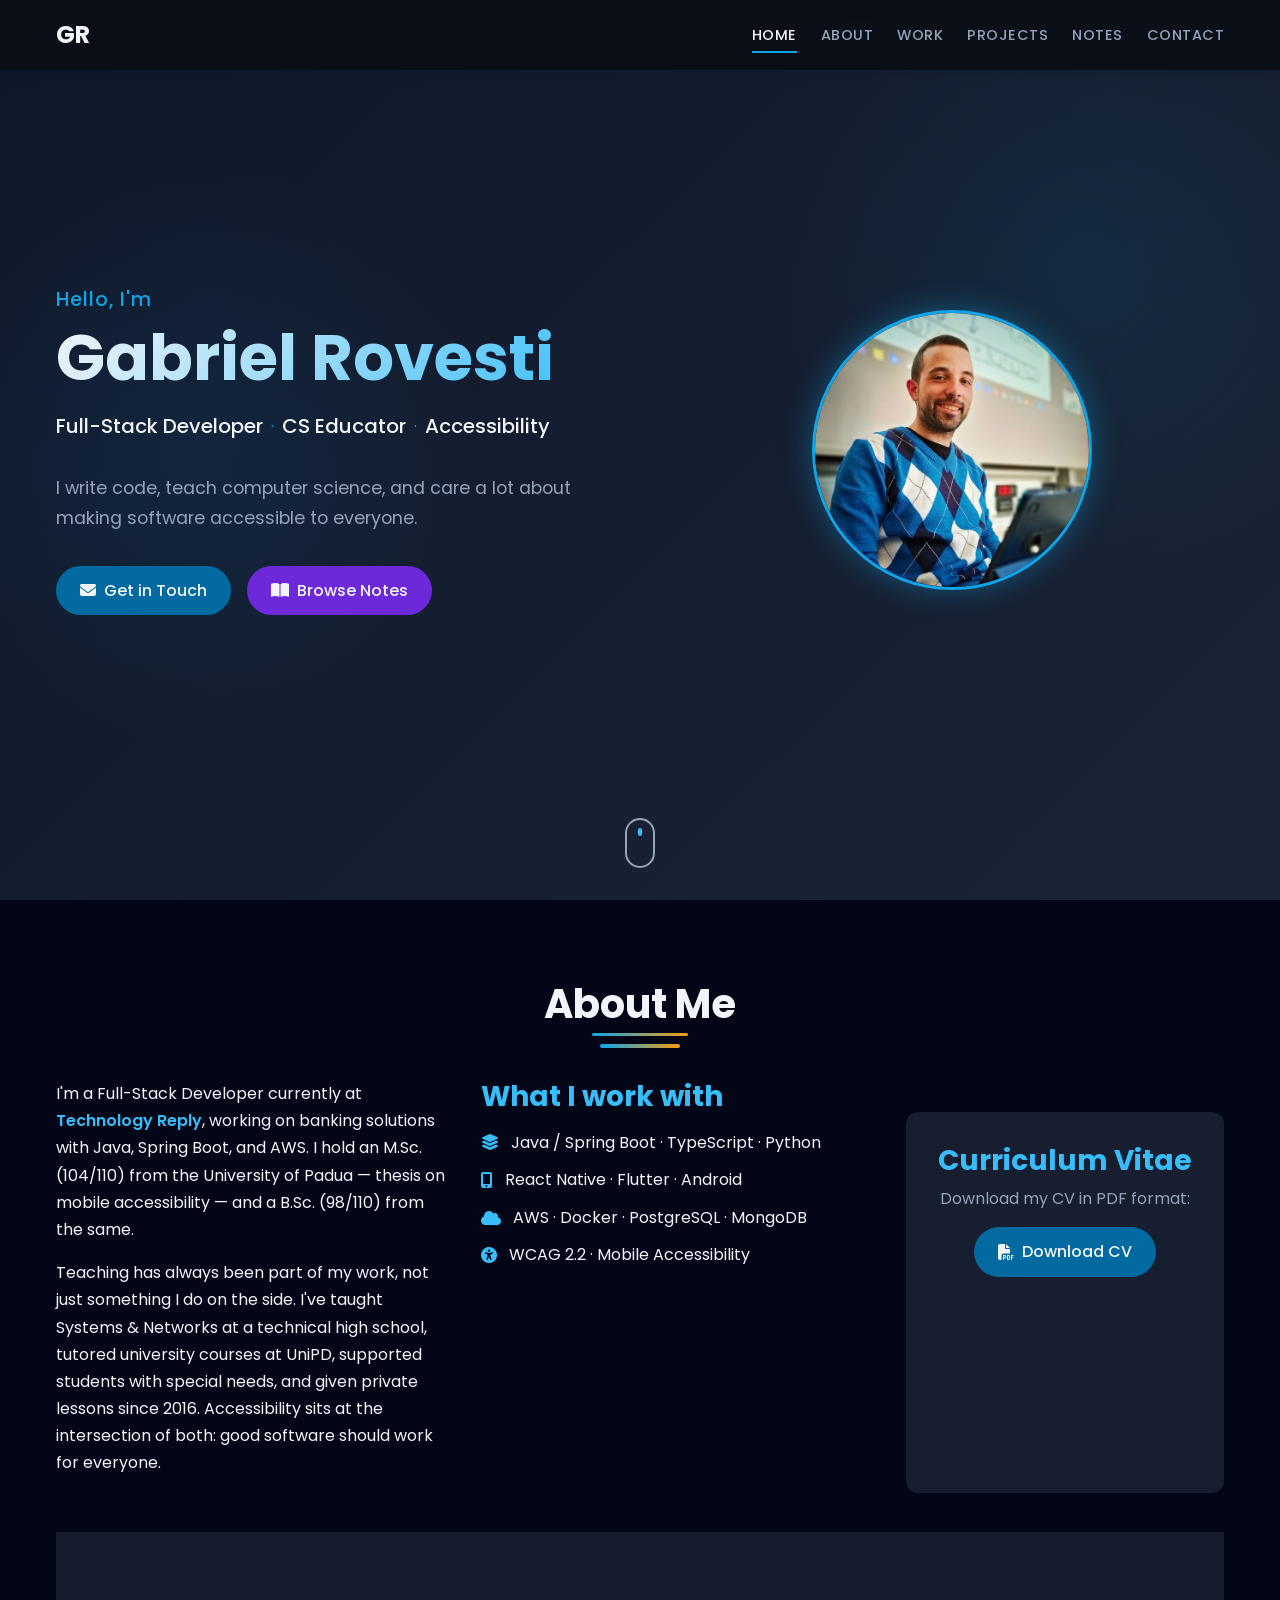
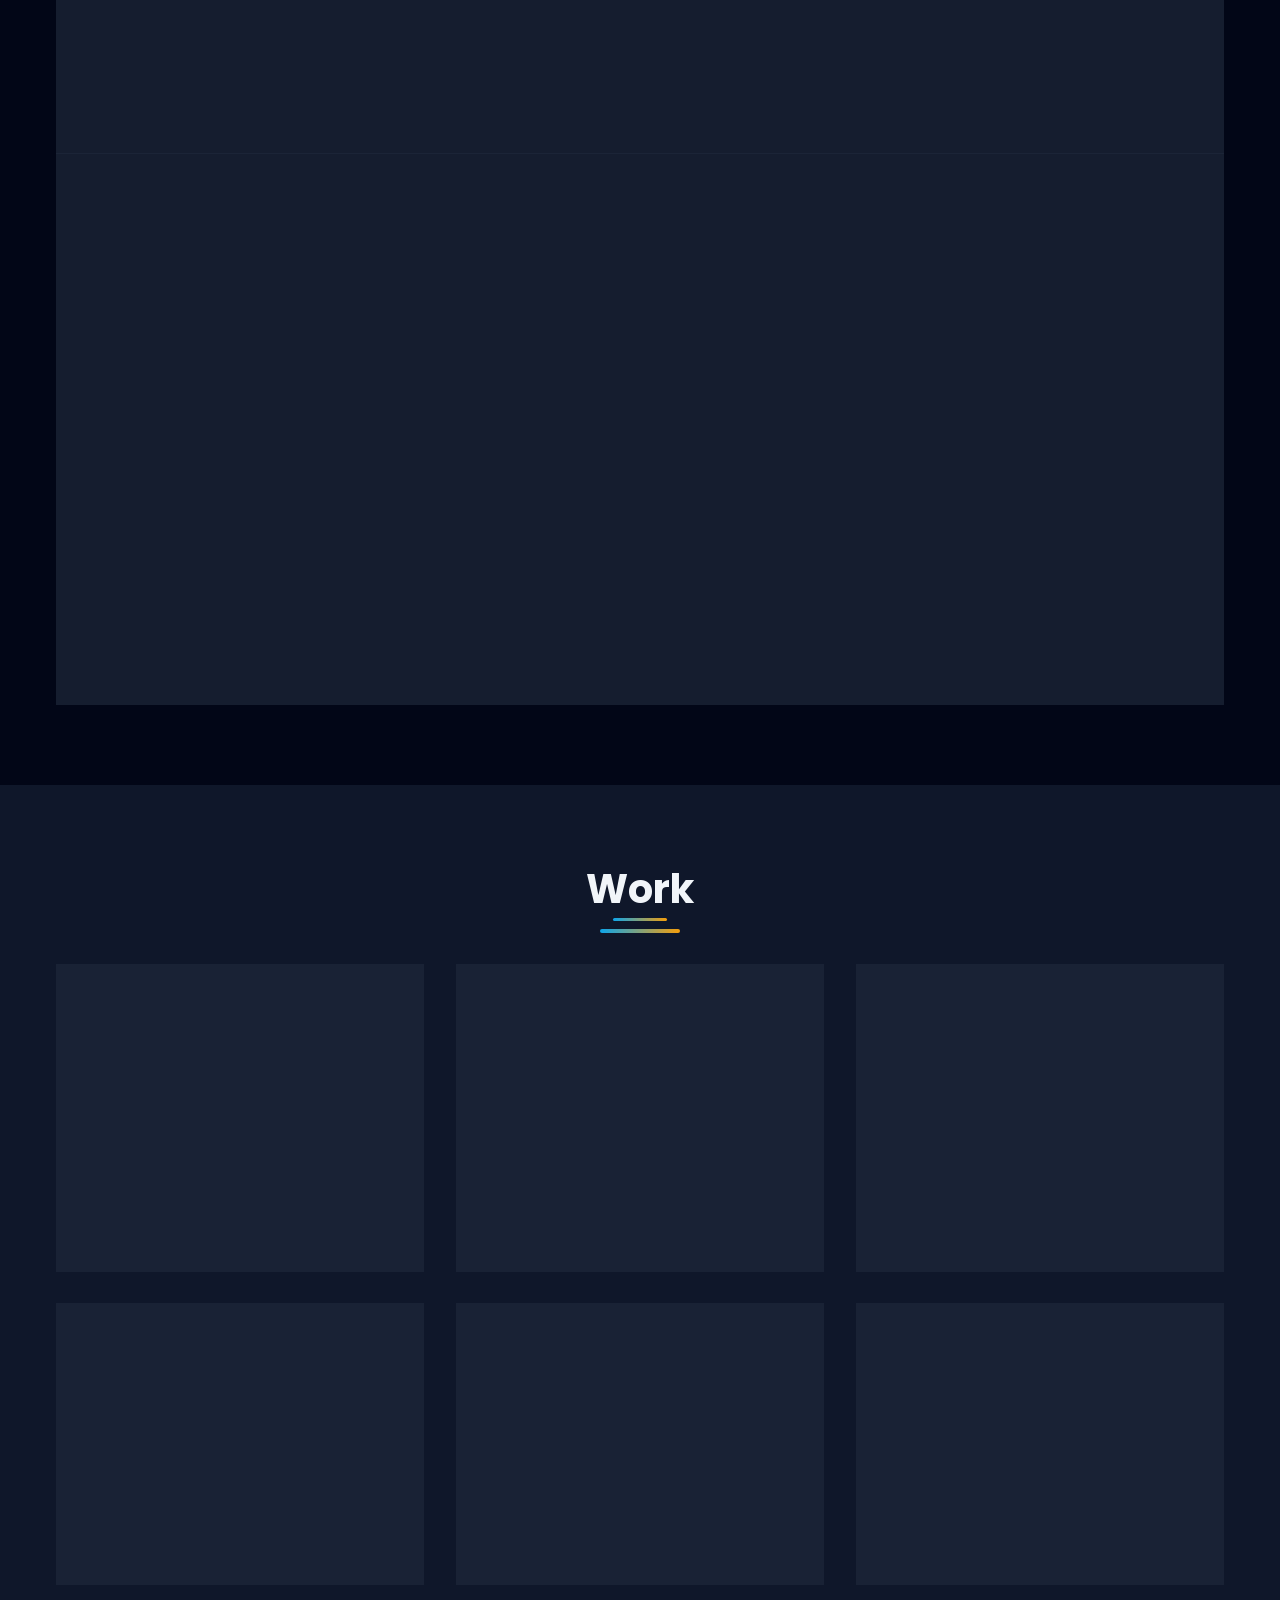
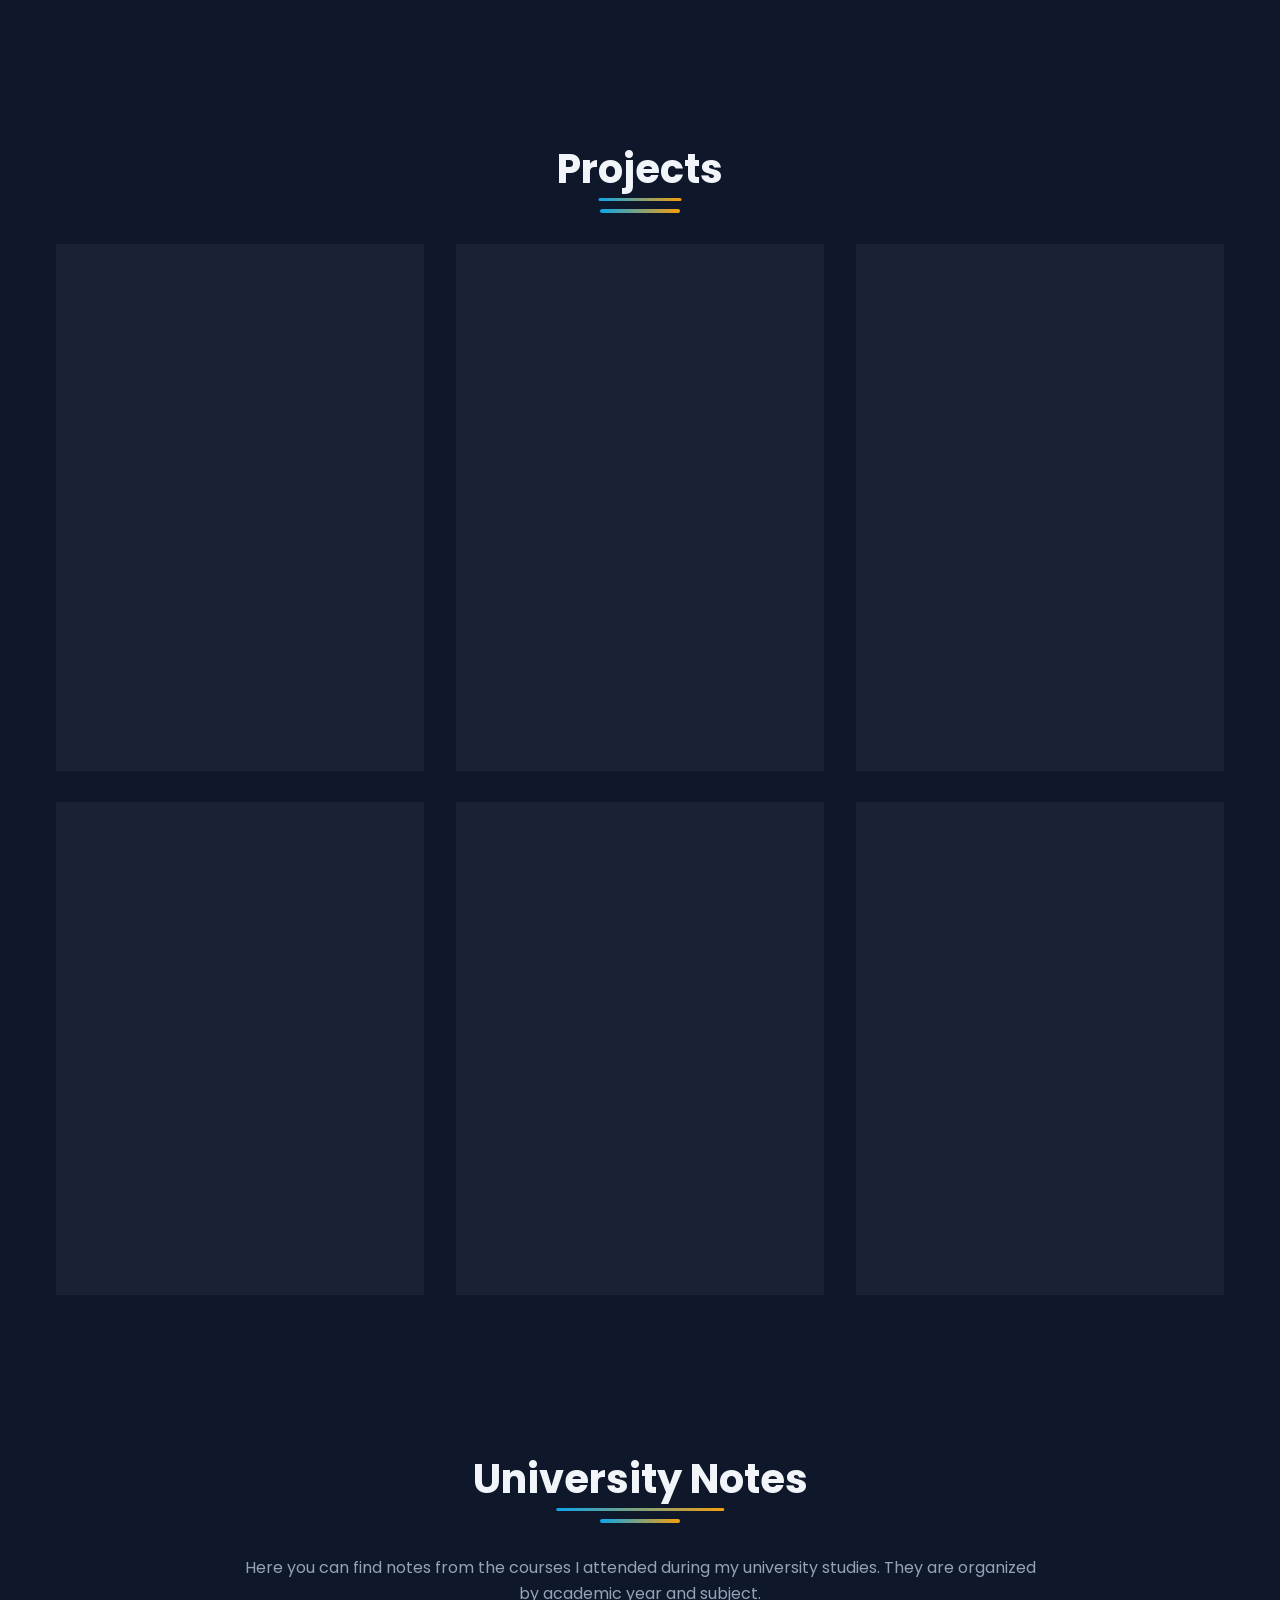
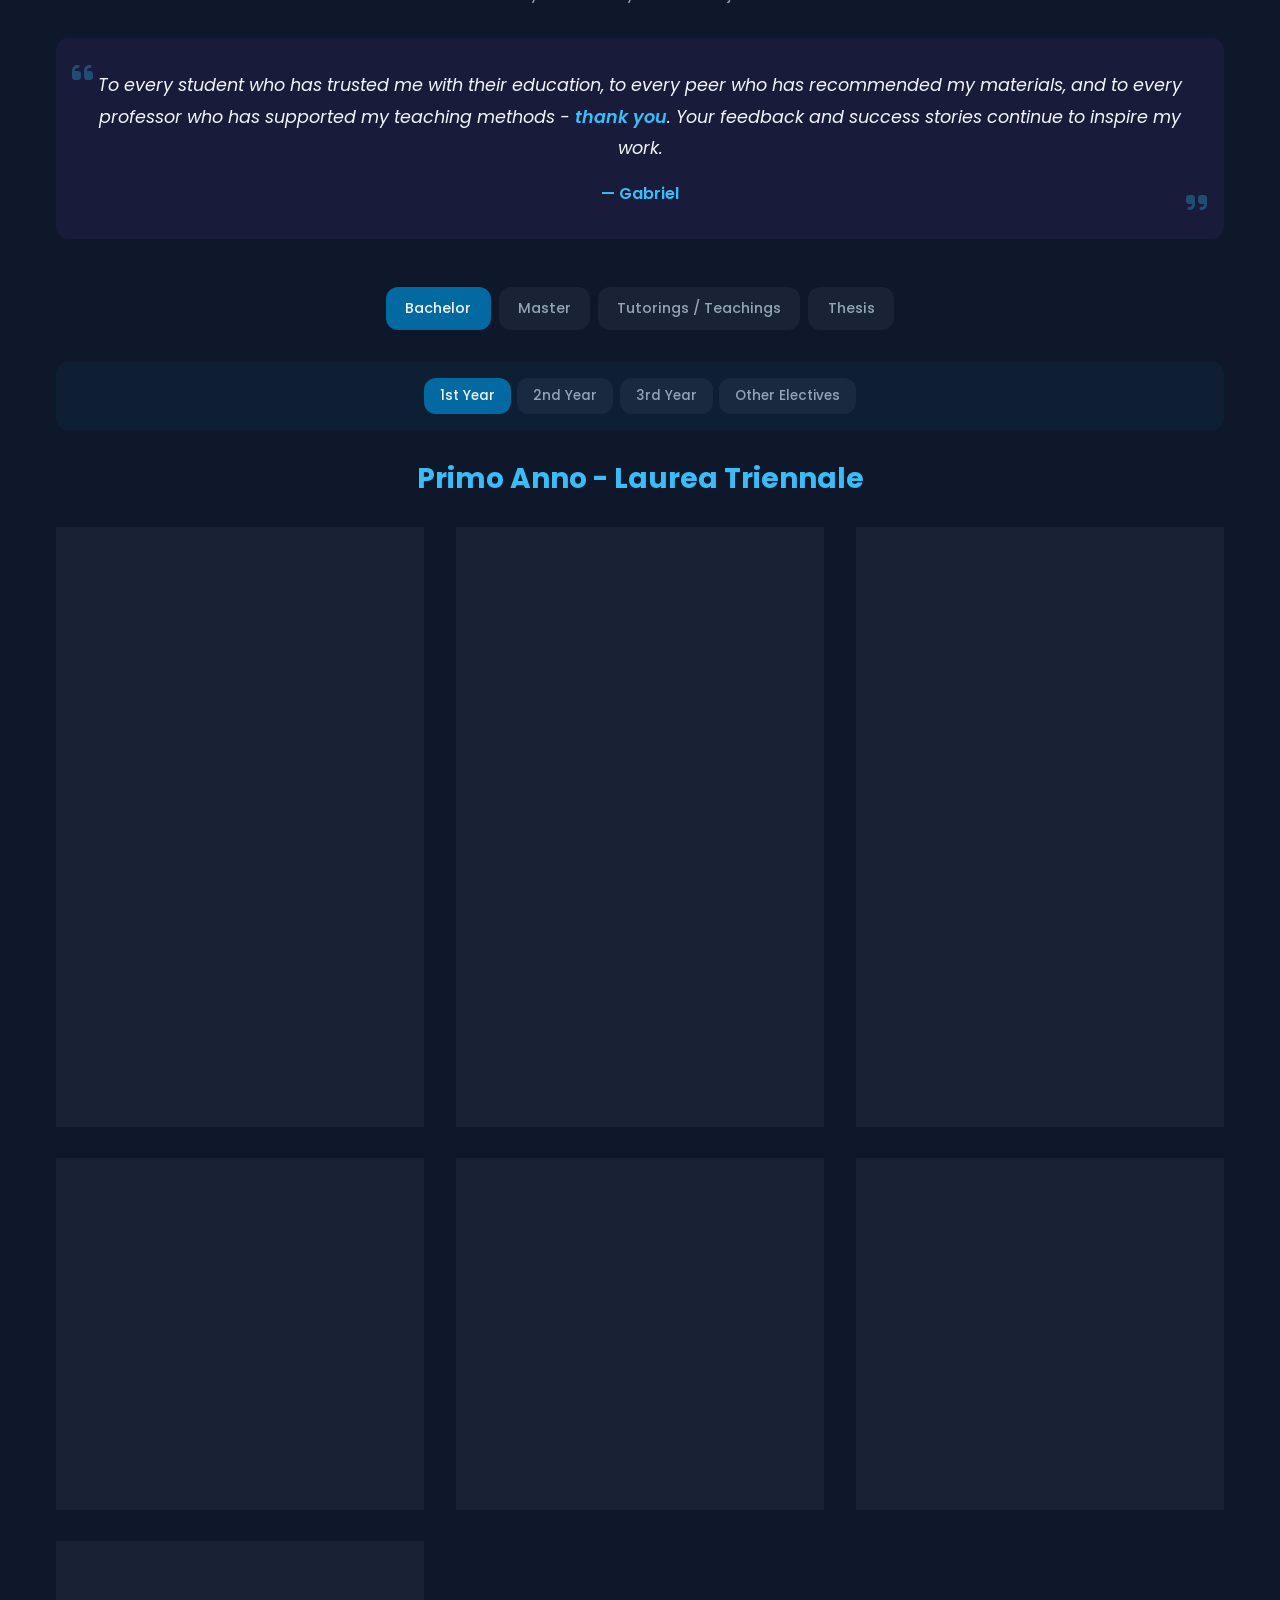
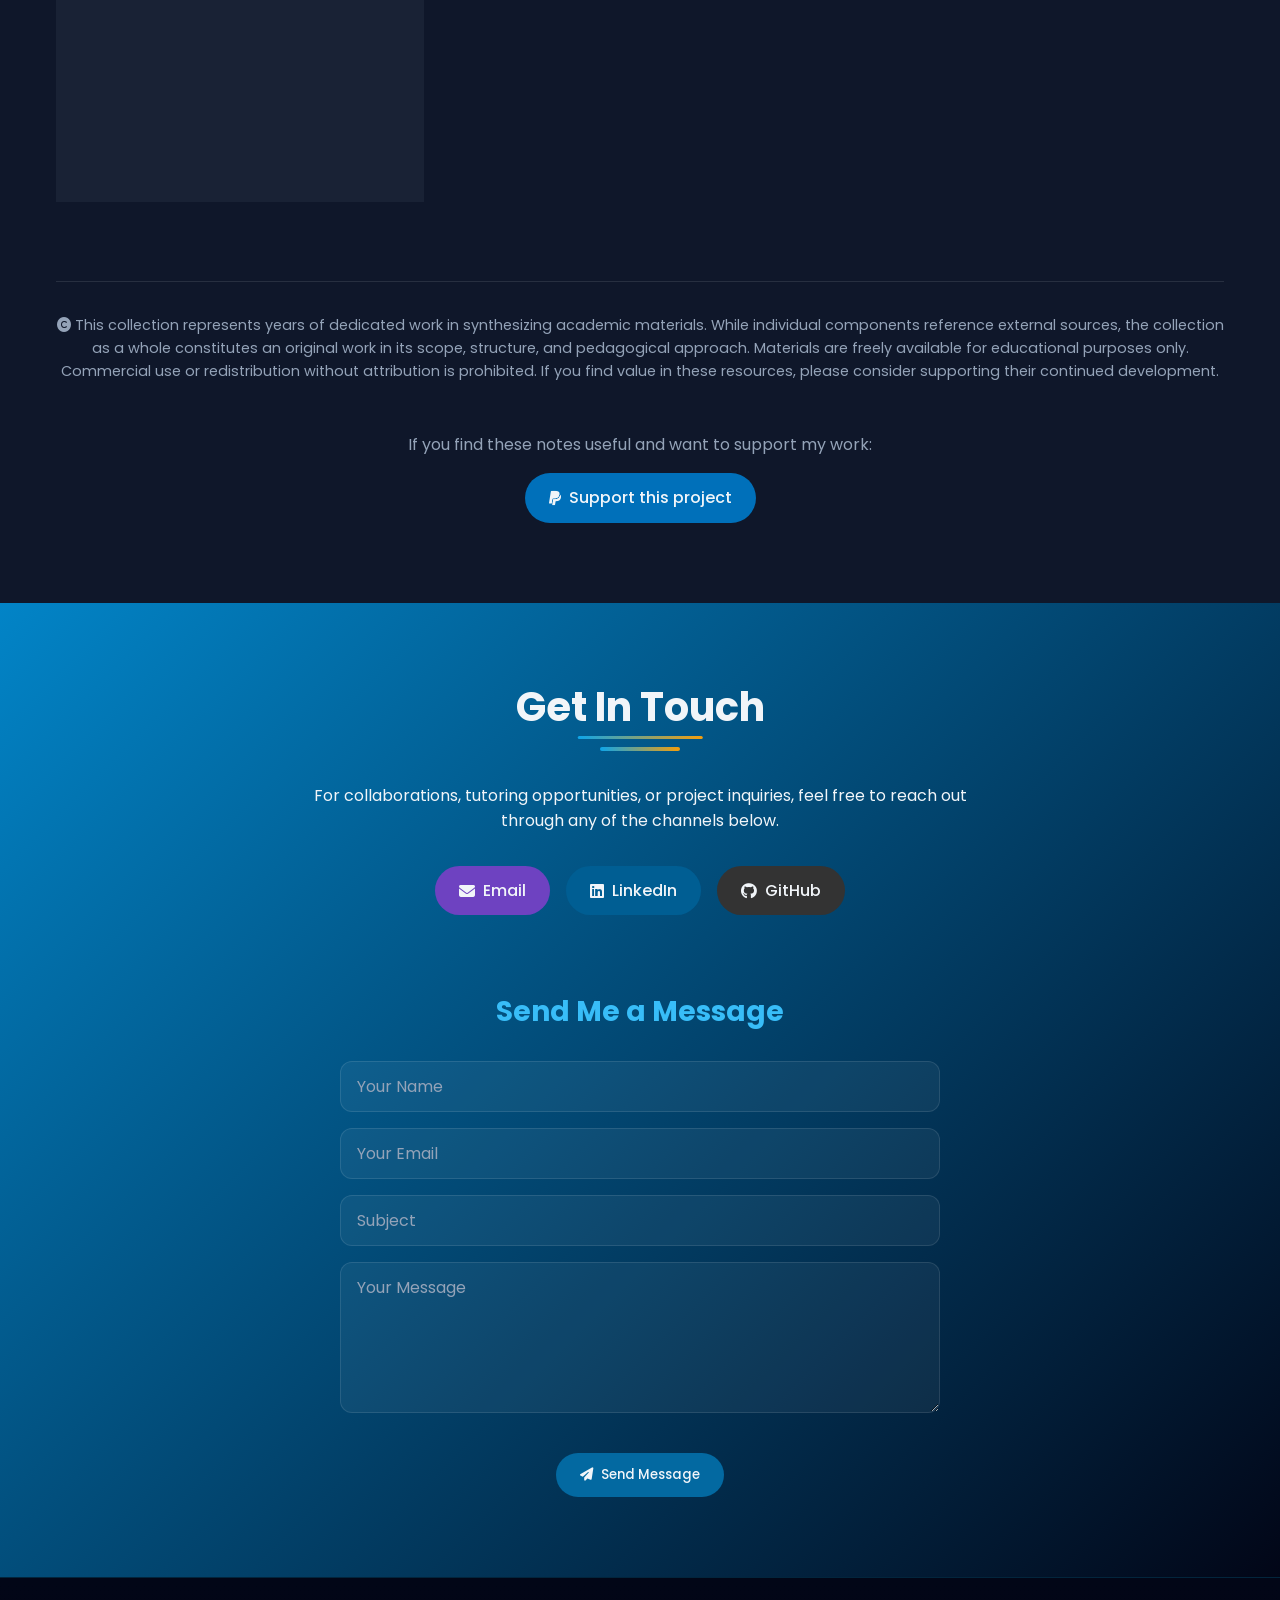
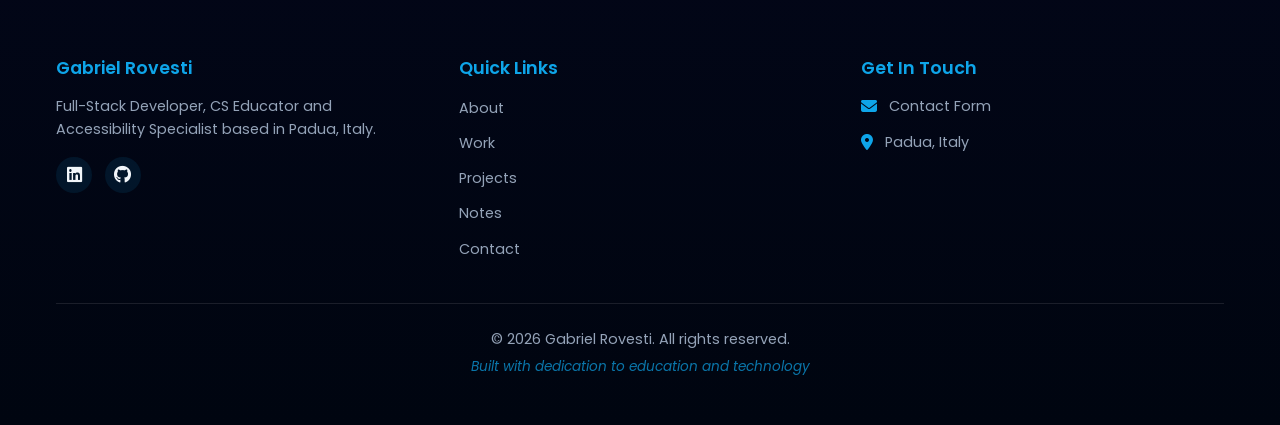
==== commit 9b360862: "Other form improvements (much faster and better)" ====
--- a/index.html
+++ b/index.html
@@ -32,7 +32,7 @@
     <!-- Header/Navigation -->
     <header id="header">
         <div class="container">
-            <a href="#" class="logo">Gabriel Rovesti</a>
+            <a href="#" class="logo">GR</a>
             <nav>
                 <ul class="nav-links">
                     <li><a href="#home" class="nav-link active">Home</a></li>
@@ -63,7 +63,7 @@
                         <span class="role-separator">·</span>
                         <span class="role-item">CS Educator</span>
                         <span class="role-separator">·</span>
-                        <span class="role-item">Accessibility Specialist</span>
+                        <span class="role-item">Accessibility</span>
                     </p>
                     <p class="hero-description">
                         I write code, teach computer science, and care a lot about making software accessible to everyone.
@@ -247,7 +247,7 @@
                         <span class="badge">07/2025 · M.Sc. Thesis</span>
                     </div>
                     <div class="card-body">
-                        <p>A React Native toolkit for learning mobile accessibility. Built as my thesis, it covers WCAG 2.2, MCAG, and WCAG2Mobile with real code examples developers can run and explore — not just read about.</p>
+                        <p>My M.Sc. thesis project — a React Native toolkit for learning mobile accessibility. Covers WCAG 2.2, MCAG, and WCAG2Mobile with real, runnable code examples. The goal was to turn dry guidelines into something developers can actually learn from.</p>
                         <div class="tech-stack">
                             <span class="tech-badge">React Native</span>
                             <span class="tech-badge">TypeScript</span>
@@ -266,7 +266,7 @@
                         <span class="badge">06/2025</span>
                     </div>
                     <div class="card-body">
-                        <p>An ML language interpreter in F# with Hindley-Milner type inference — a deep dive into functional programming and type theory for the Functional Languages course.</p>
+                        <p>A university project for the Functional Languages course — an ML interpreter in F# with Hindley-Milner type inference. Mostly an excuse to get properly into type theory and functional programming.</p>
                         <div class="tech-stack">
                             <span class="tech-badge">F#</span>
                             <span class="tech-badge">Functional Programming</span>
@@ -284,7 +284,7 @@
                         <span class="badge">04/2025</span>
                     </div>
                     <div class="card-body">
-                        <p>Anomaly detection with ML, built as a microservice system: TensorFlow model, FastAPI backend, RabbitMQ for async messaging, Streamlit dashboard, all containerised with Docker.</p>
+                        <p>A personal experiment in ML + microservices: TensorFlow anomaly detection, FastAPI backend, RabbitMQ for async messaging, Streamlit dashboard — all containerised with Docker. Built to learn how these pieces fit together.</p>
                         <div class="tech-stack">
                             <span class="tech-badge">TensorFlow</span>
                             <span class="tech-badge">FastAPI</span>
@@ -303,7 +303,7 @@
                         <span class="badge">02/2025</span>
                     </div>
                     <div class="card-body">
-                        <p>Cross-platform image editor combining Flutter for the UI and Rust compiled to WebAssembly for the image filters — an experiment in mixing ecosystems for performance.</p>
+                        <p>A personal experiment: Flutter for the UI, Rust compiled to WebAssembly for the image filters. The main question was whether the two ecosystems could talk to each other without too much pain. Spoiler: mostly yes.</p>
                         <div class="tech-stack">
                             <span class="tech-badge">Flutter</span>
                             <span class="tech-badge">Rust</span>
@@ -321,7 +321,7 @@
                         <span class="badge">2023 – 2025</span>
                     </div>
                     <div class="card-body">
-                        <p>Notes, exercises, and lecture slides built over two years as a university tutor for Formal Languages &amp; Automata and OOP at UniPD. The most starred repos on my GitHub — used by hundreds of students.</p>
+                        <p>Teaching materials I built as a university tutor over two years — notes, exercises, and lecture slides for Formal Languages &amp; Automata and OOP at UniPD. They ended up being the most starred repos on my GitHub and are still used by students every year.</p>
                         <div class="tech-stack">
                             <span class="tech-badge">LaTeX</span>
                             <span class="tech-badge">Teaching</span>
@@ -339,7 +339,7 @@
                         <span class="badge">06/2023 · B.Sc. Thesis</span>
                     </div>
                     <div class="card-body">
-                        <p>A DApp on Ethereum that uses Self-Sovereign Identity and zero-knowledge proofs to authenticate movie metadata — built during my internship at Sync Lab and used as my bachelor thesis.</p>
+                        <p>My B.Sc. thesis — a DApp on Ethereum built during an internship at Sync Lab. Uses Self-Sovereign Identity and zero-knowledge proofs to authenticate movie metadata. My first real dive into blockchain and cryptographic protocols.</p>
                         <div class="tech-stack">
                             <span class="tech-badge">Ethereum</span>
                             <span class="tech-badge">Solidity</span>
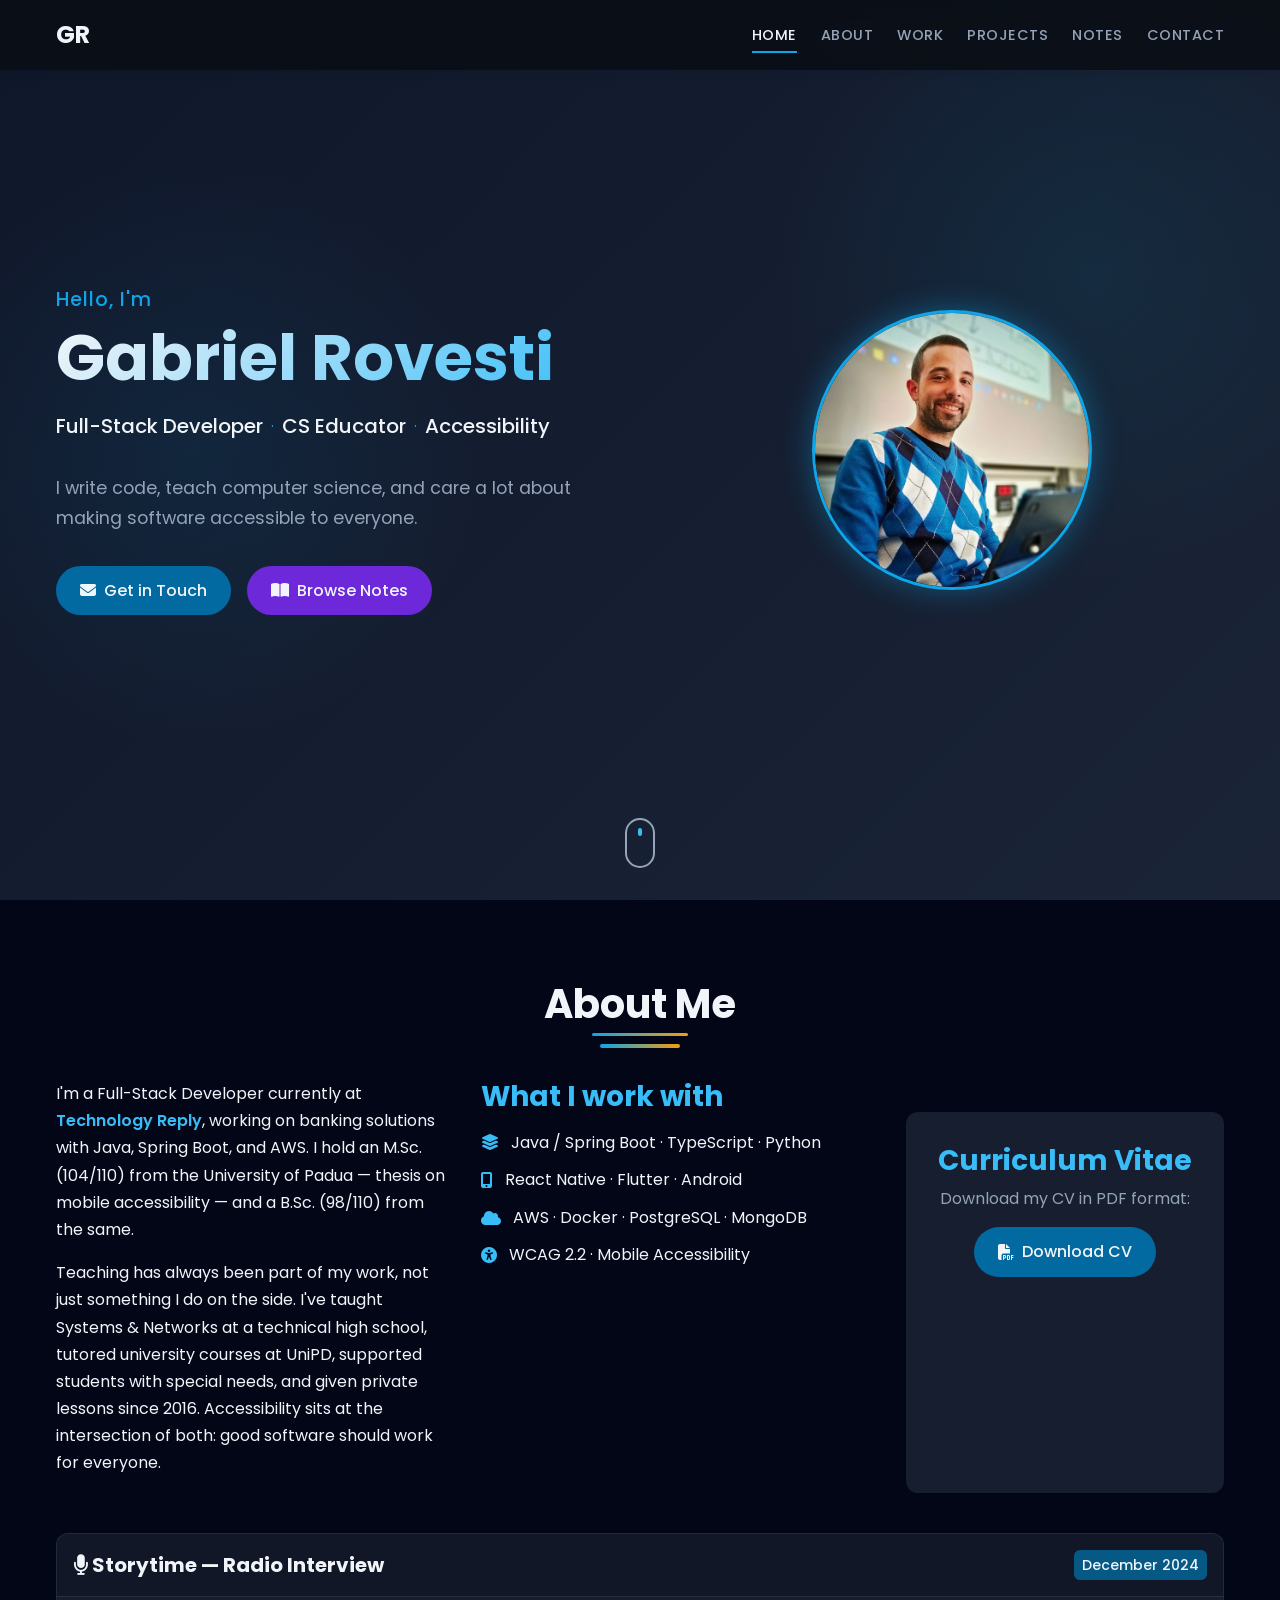
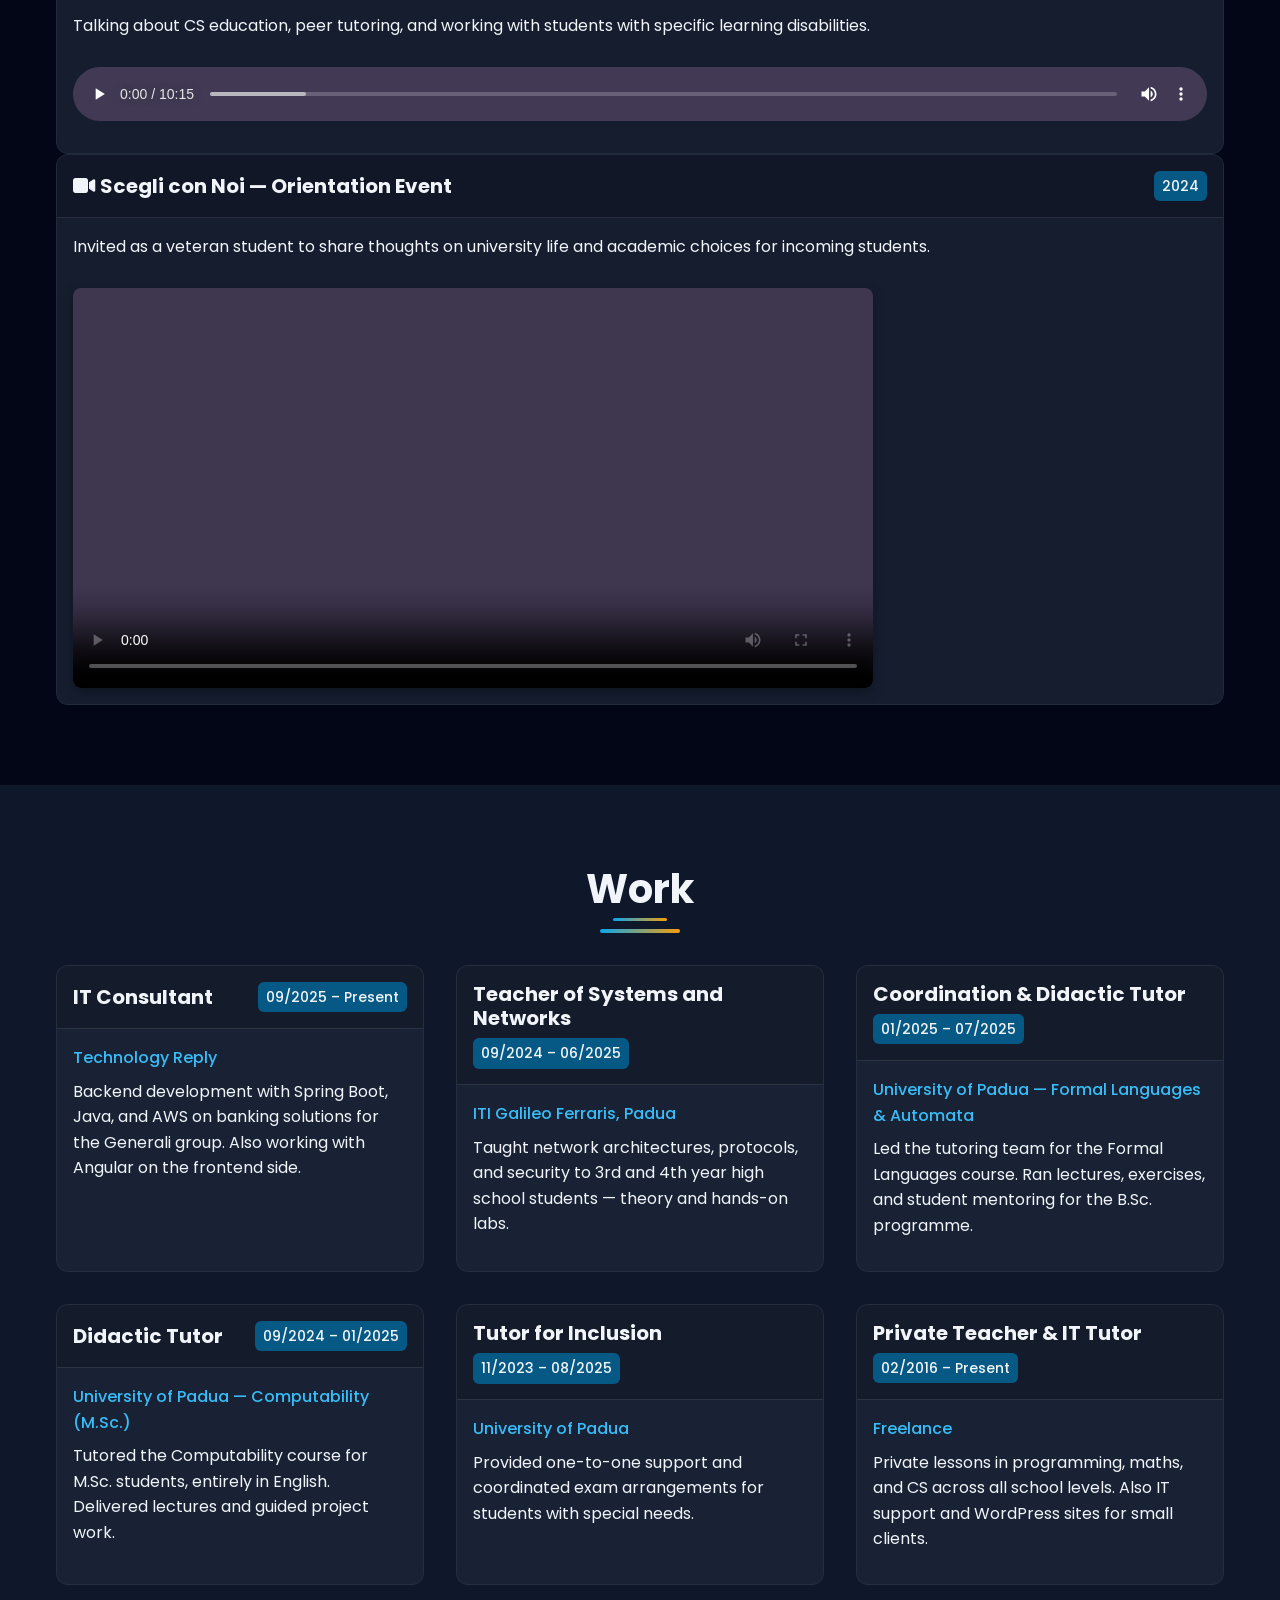
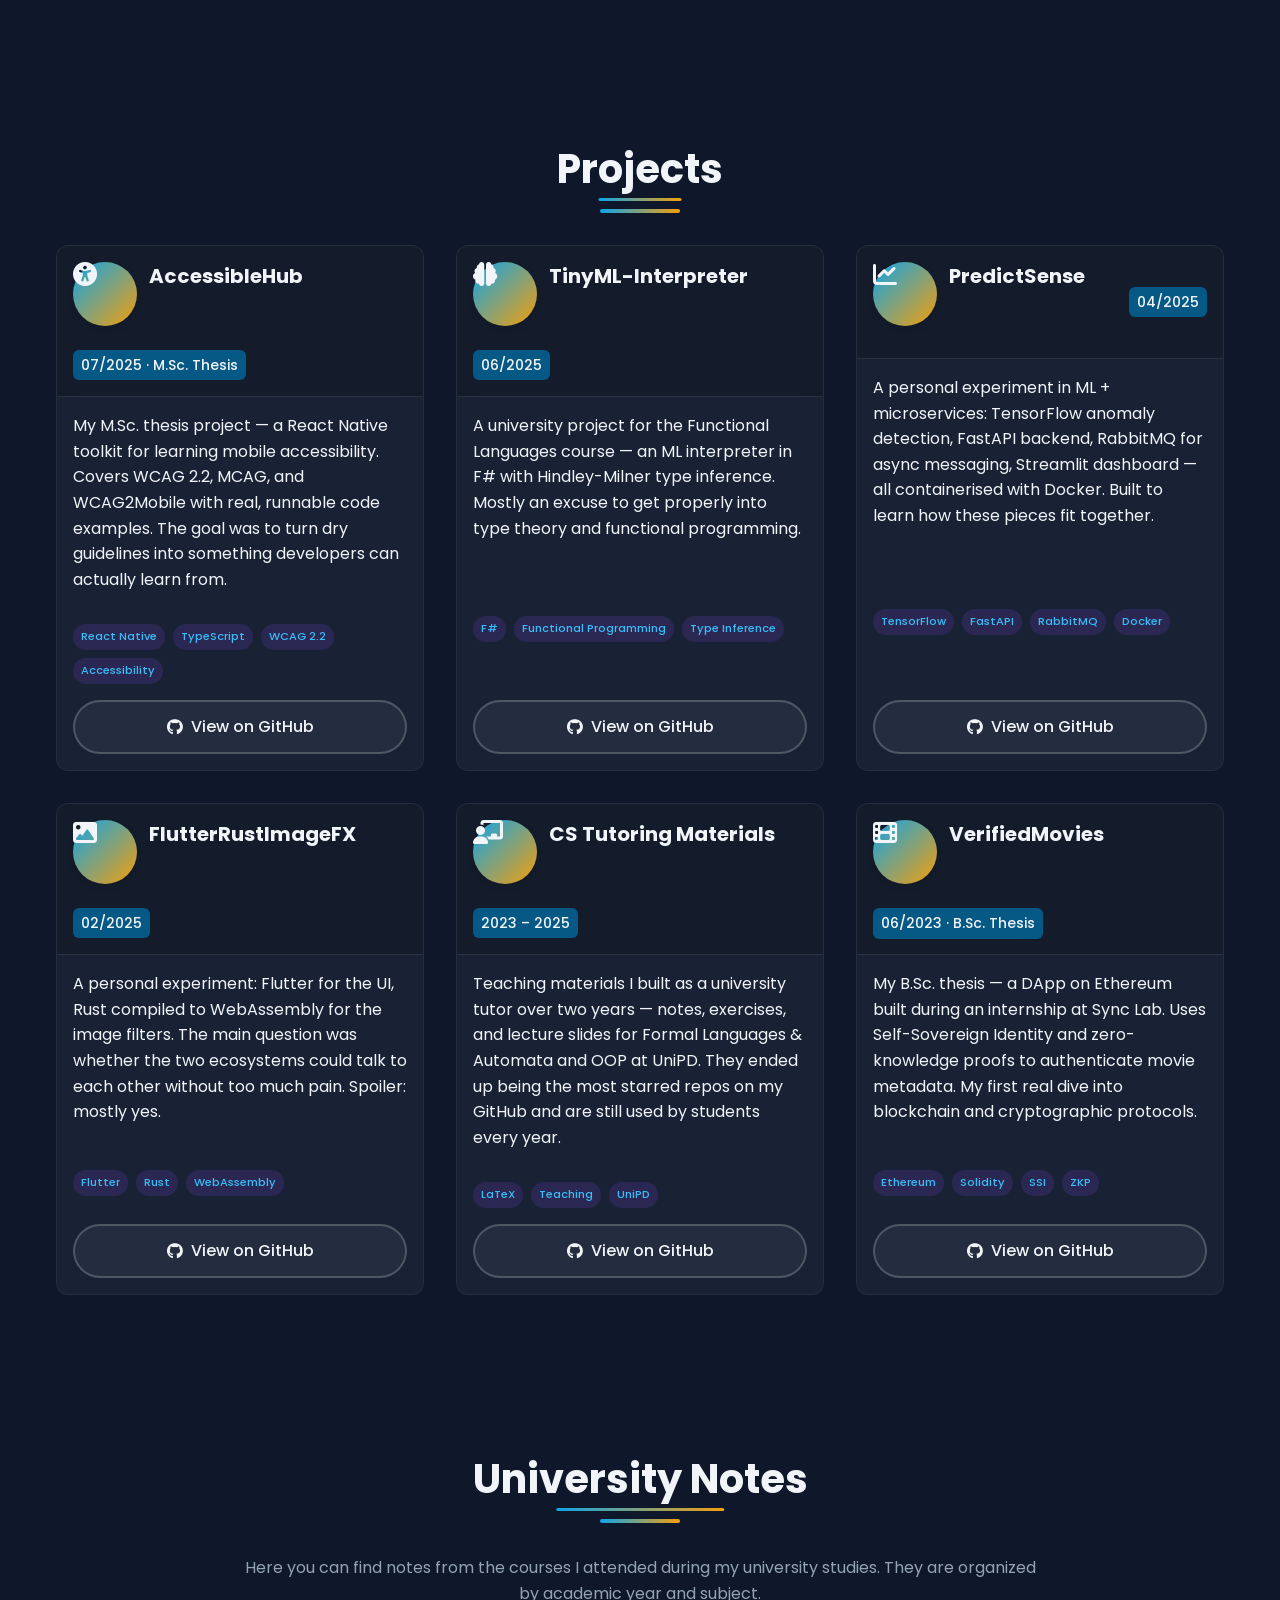
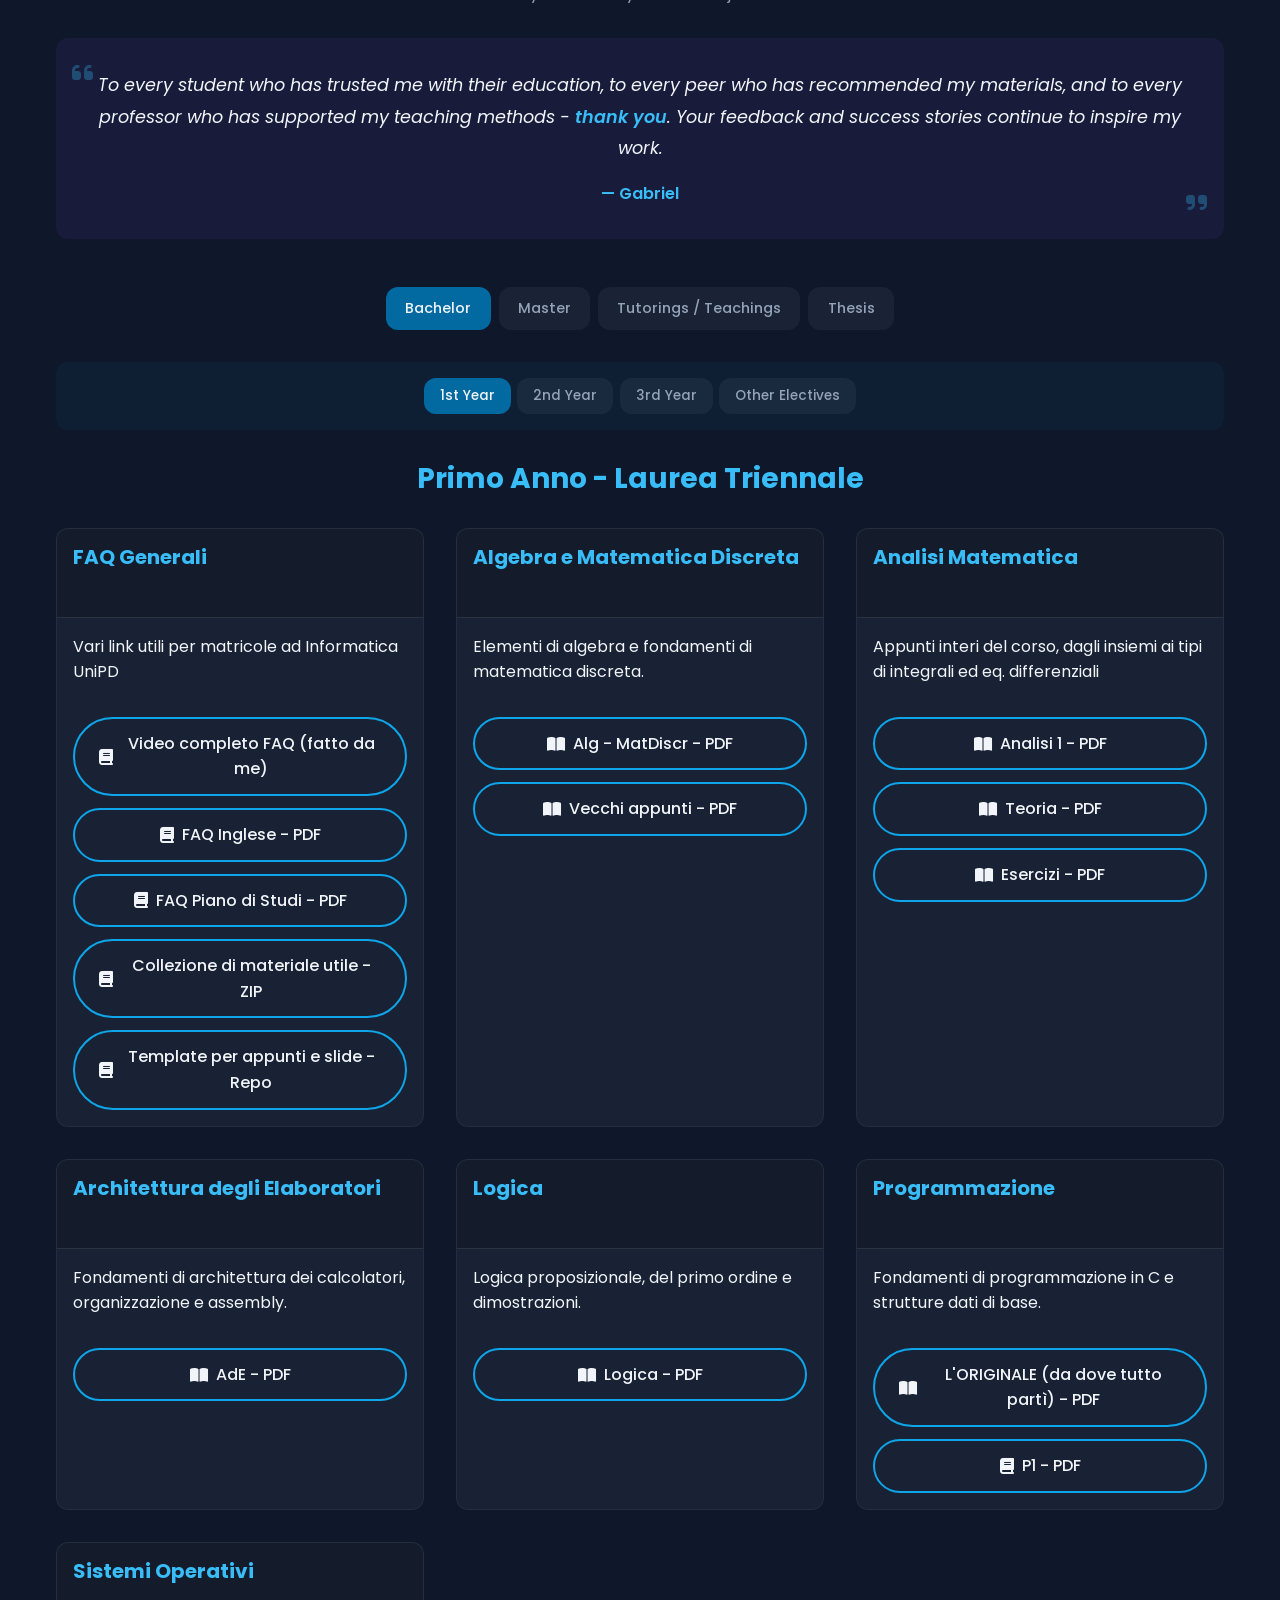
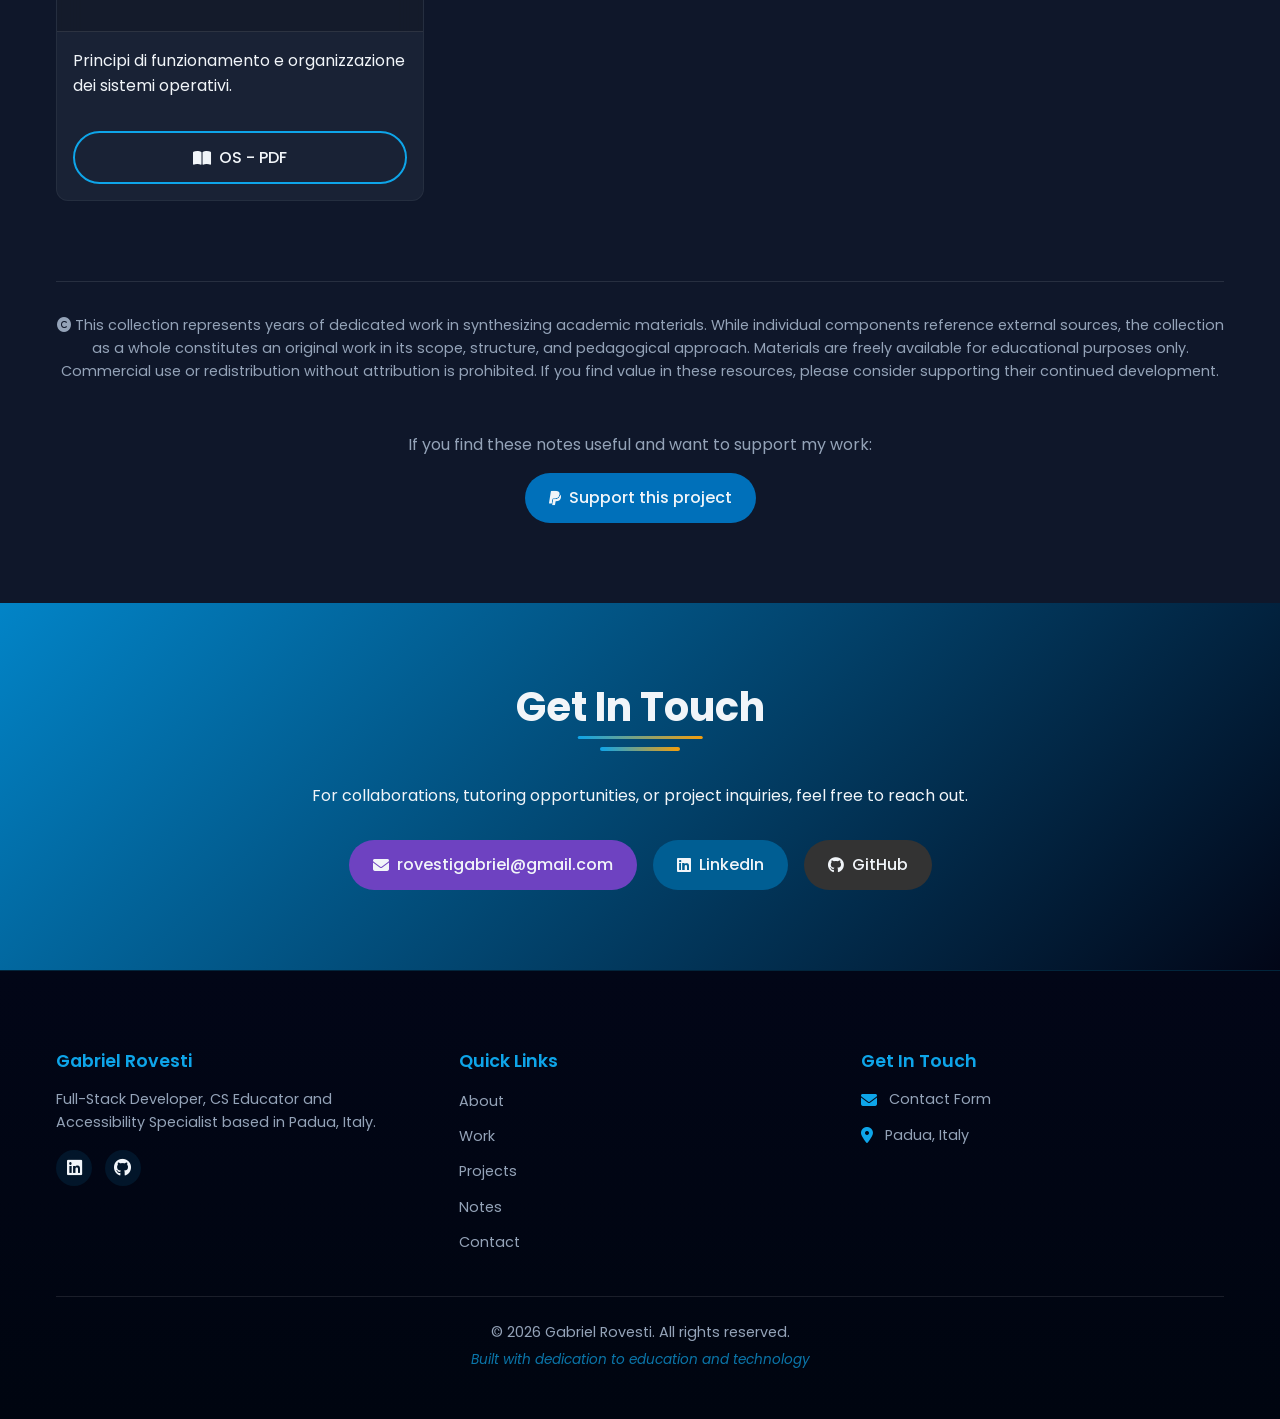
==== commit cb88c458: "Rimosso form, modificati contatti" ====
--- a/index.html
+++ b/index.html
@@ -1617,12 +1617,12 @@
             </div>
             <div class="contact-content">
                 <div class="contact-text">
-                    <p>For collaborations, tutoring opportunities, or project inquiries, feel free to reach out through any of the channels below.</p>
+                    <p>For collaborations, tutoring opportunities, or project inquiries, feel free to reach out.</p>
                 </div>
                 <div class="contact-methods">
-                    <a href="mailto:rovestigabriel@gmail.com" class="contact-method email-btn" target="_blank">
+                    <a href="mailto:rovestigabriel@gmail.com" class="contact-method email-btn">
                         <i class="fas fa-envelope"></i>
-                        <span>Email</span>
+                        <span>rovestigabriel@gmail.com</span>
                     </a>
                     <a href="https://www.linkedin.com/in/gabriel-rovesti-601404220/" class="contact-method linkedin-btn" target="_blank">
                         <i class="fab fa-linkedin"></i>
@@ -1632,31 +1632,6 @@
                         <i class="fab fa-github"></i>
                         <span>GitHub</span>
                     </a>
-                </div>
-
-                <div class="contact-form-container">
-                    <h3>Send Me a Message</h3>
-                    <form id="contact-form" class="contact-form">
-                        <div class="form-group">
-                            <label for="name" class="sr-only">Your Name</label>
-                            <input type="text" id="name" name="name" placeholder="Your Name" required>
-                        </div>
-                        <div class="form-group">
-                            <label for="email" class="sr-only">Your Email</label>
-                            <input type="email" id="email" name="email" placeholder="Your Email" required>
-                        </div>
-                        <div class="form-group">
-                            <label for="subject" class="sr-only">Subject</label>
-                            <input type="text" id="subject" name="subject" placeholder="Subject">
-                        </div>
-                        <div class="form-group">
-                            <label for="message" class="sr-only">Your Message</label>
-                            <textarea id="message" name="message" rows="5" placeholder="Your Message" required></textarea>
-                        </div>
-                        <button type="submit" class="btn btn-primary">
-                            <i class="fas fa-paper-plane"></i> Send Message
-                        </button>
-                    </form>
                 </div>
             </div>
         </div>
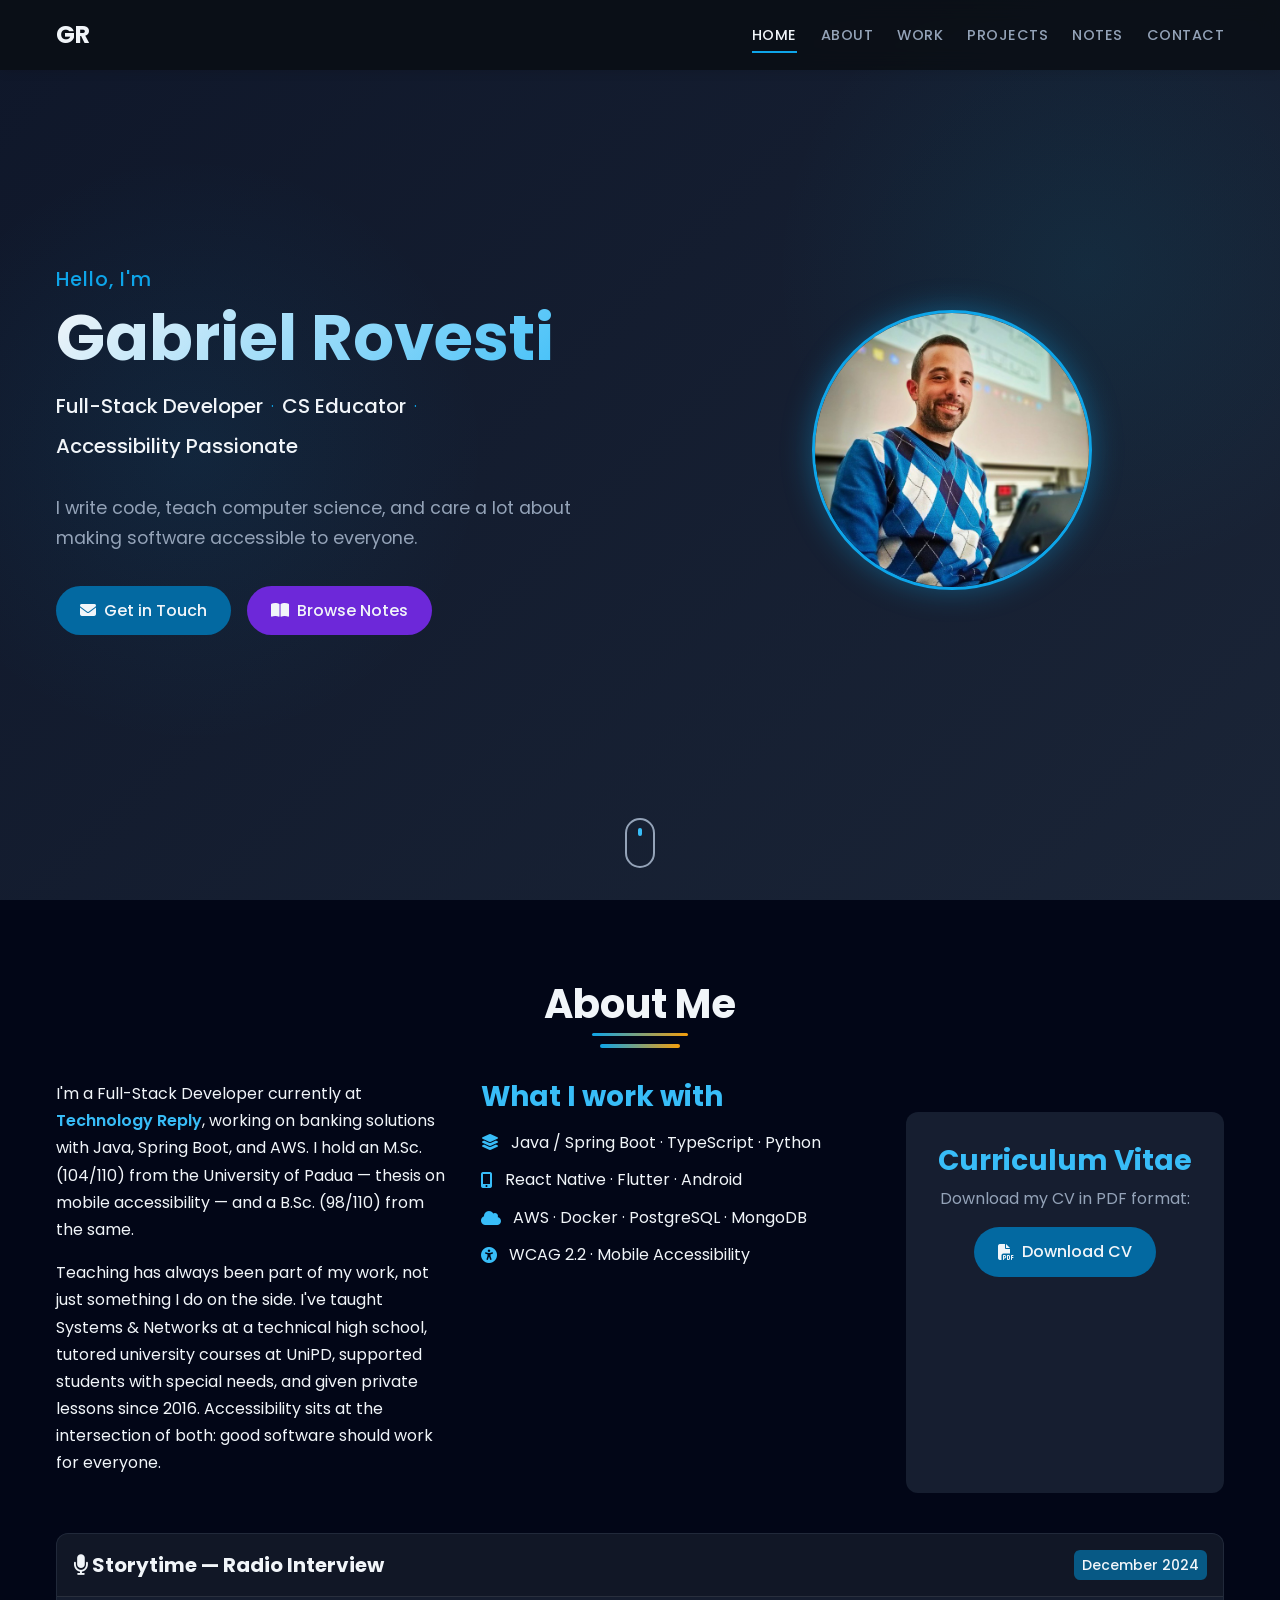
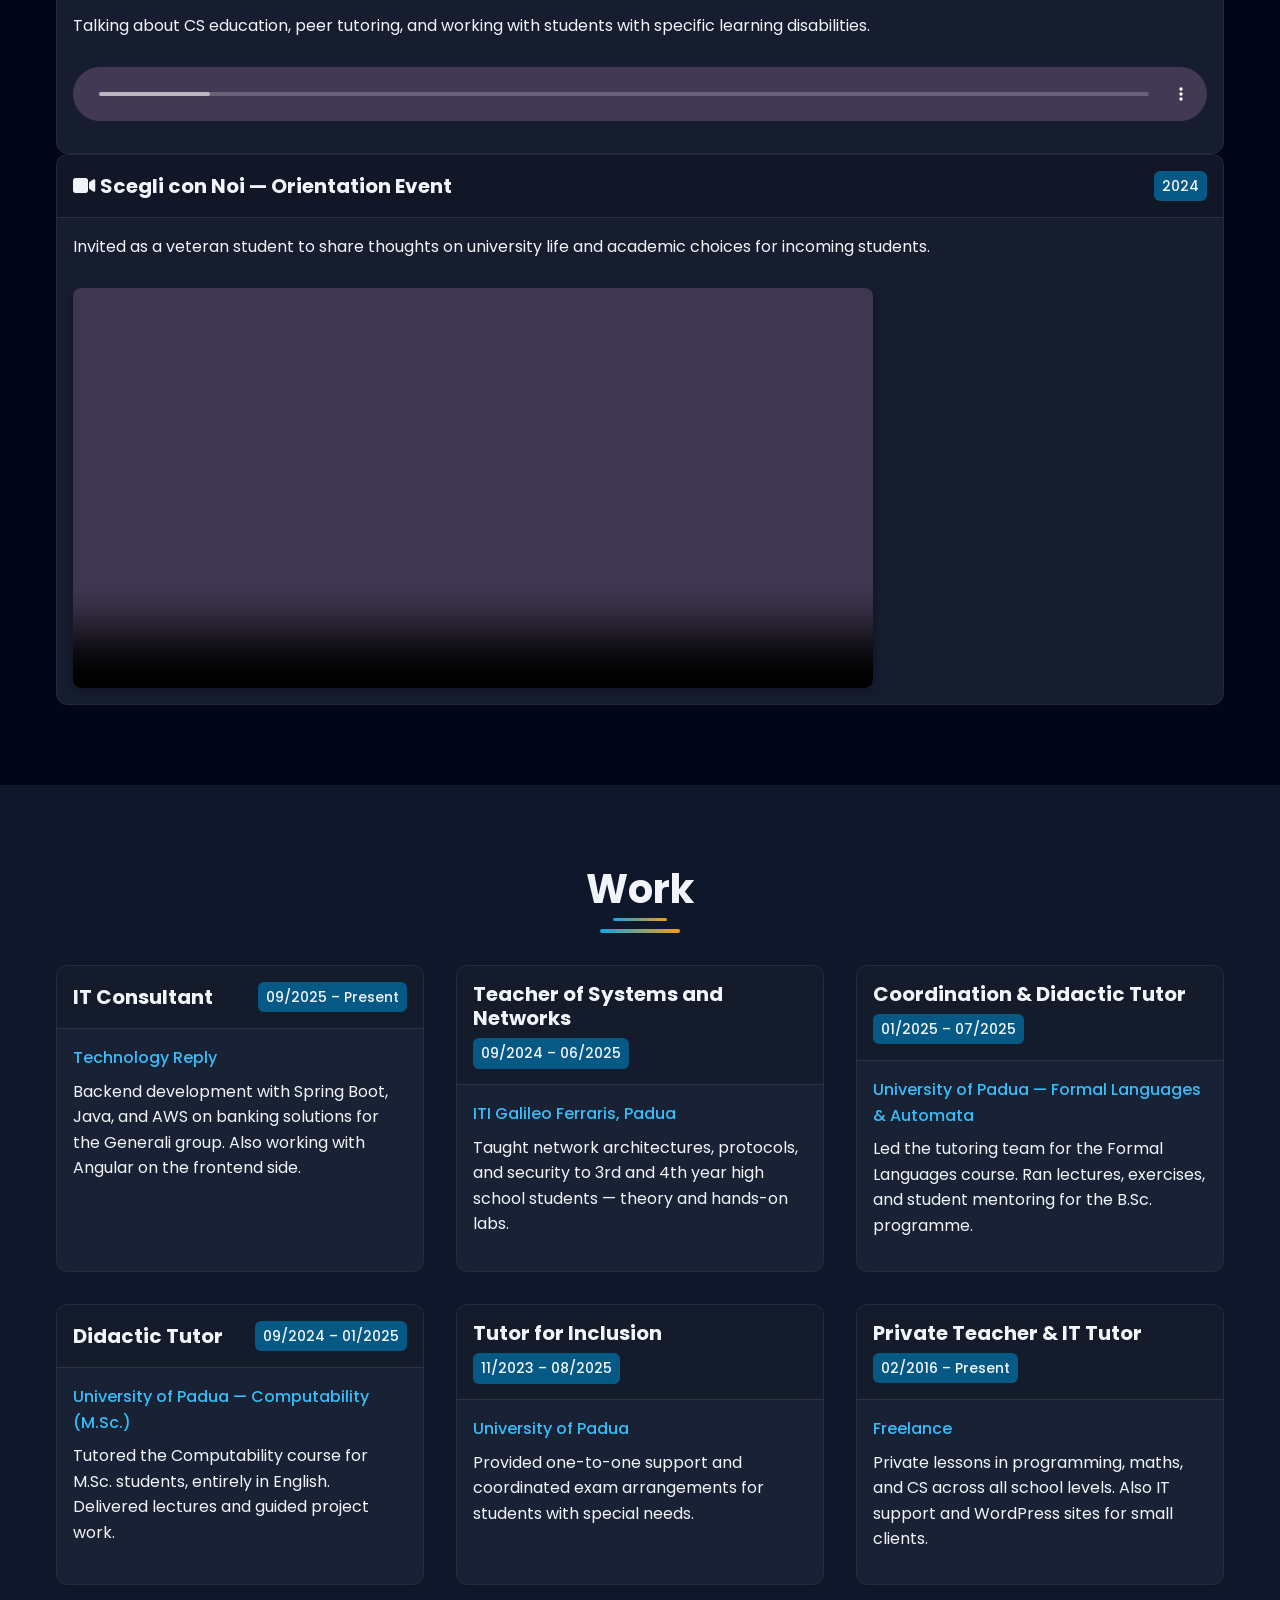
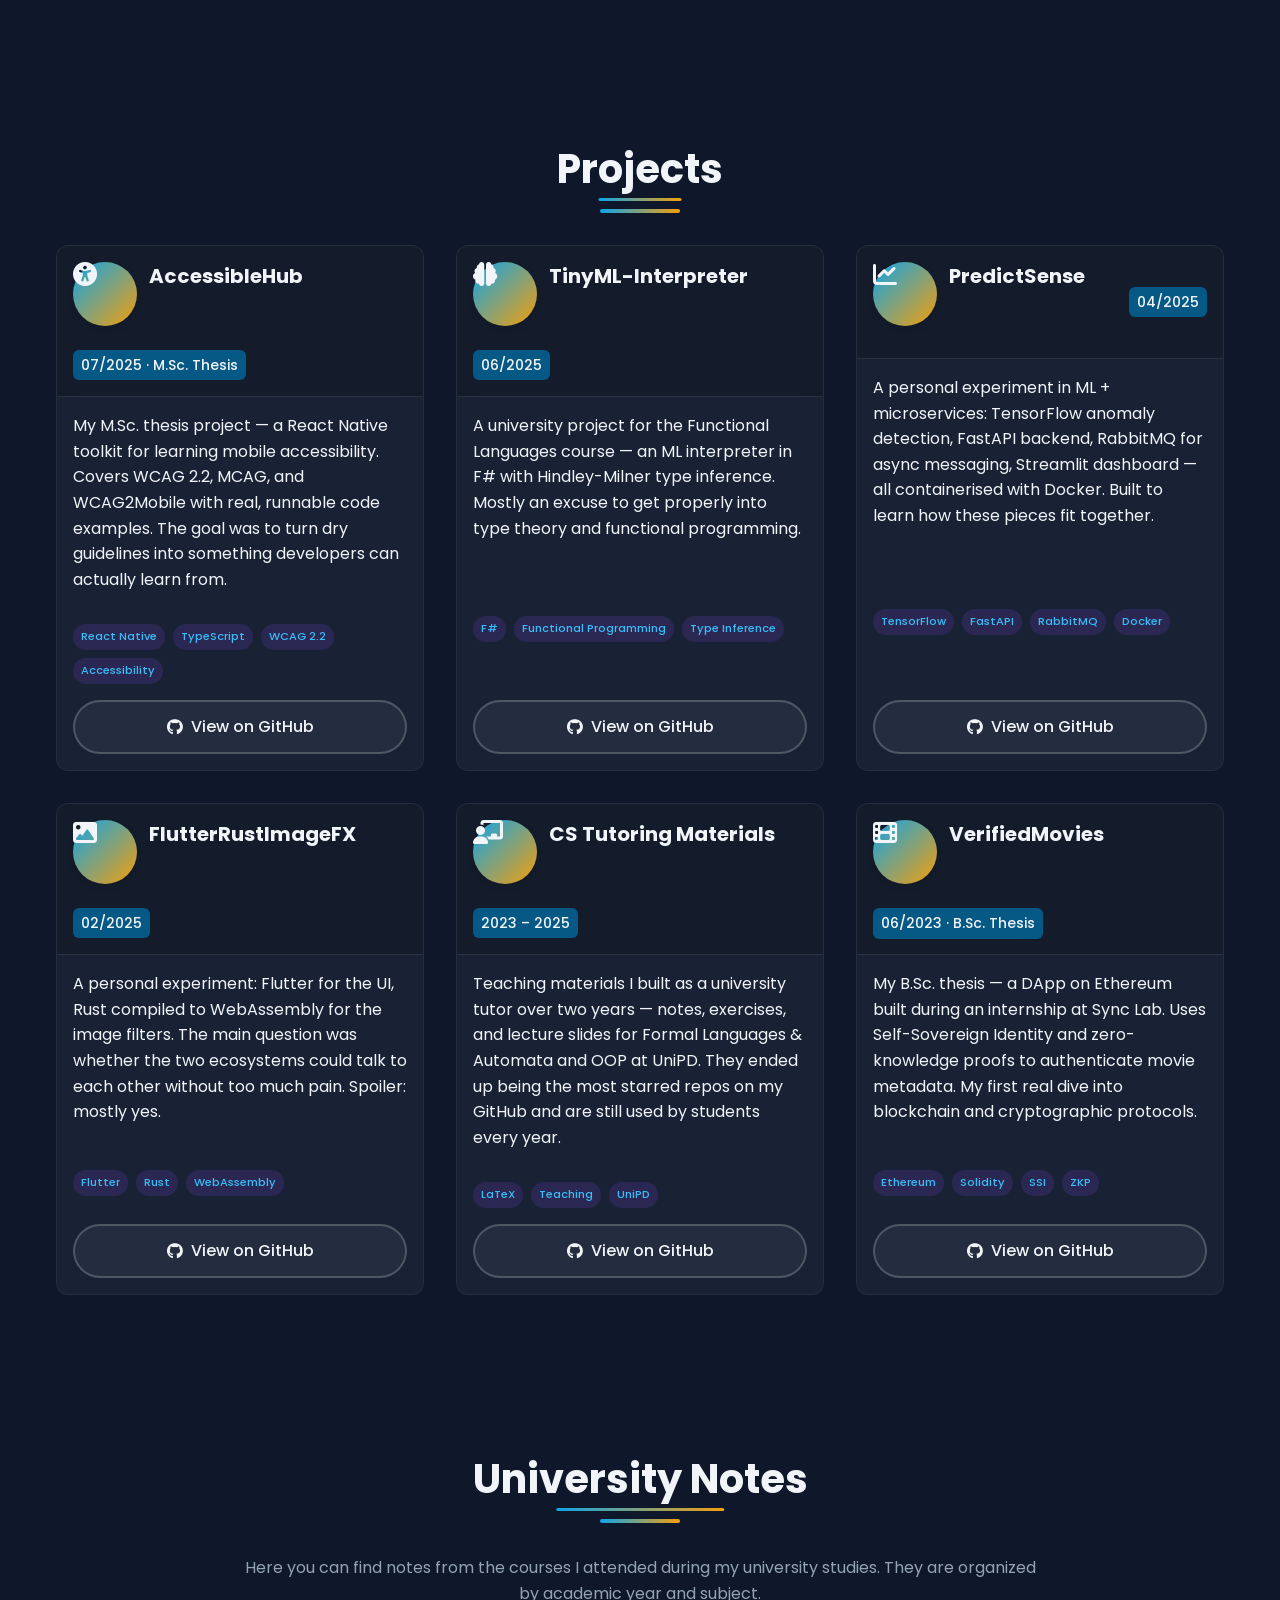
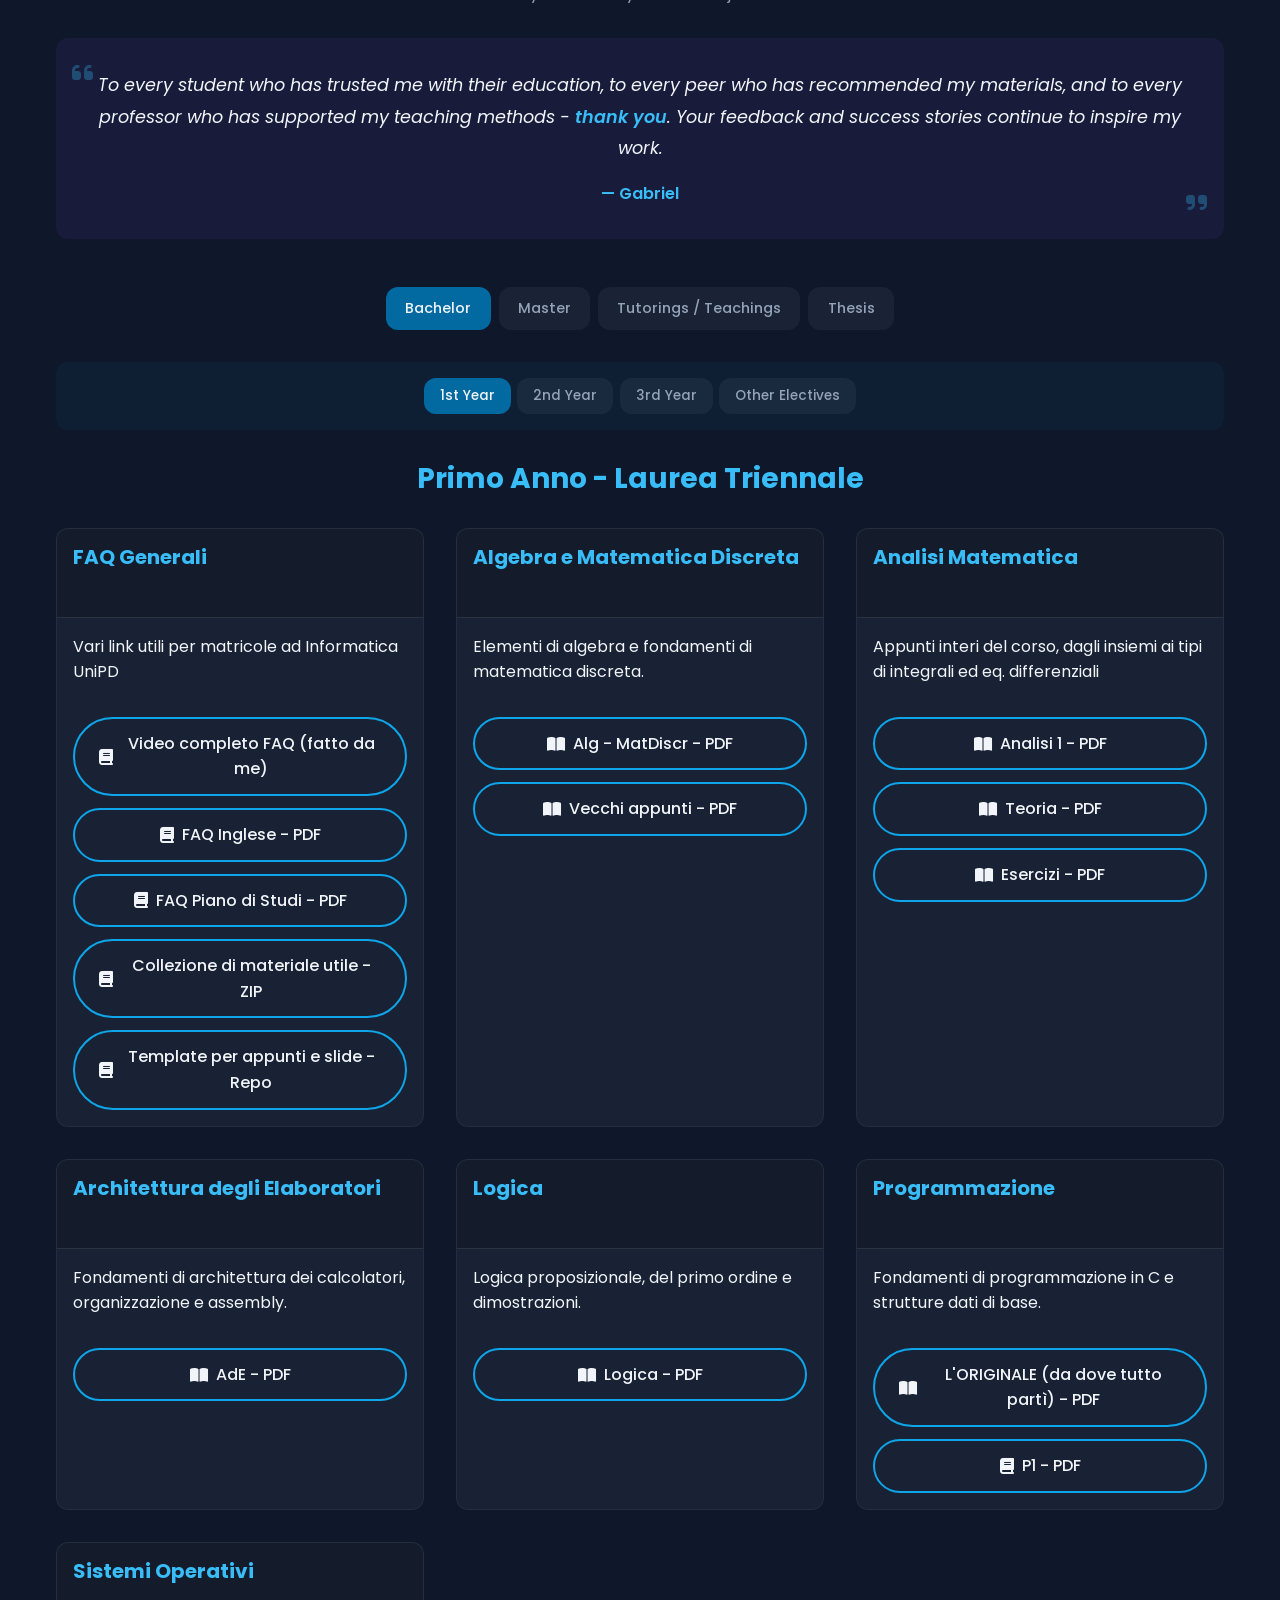
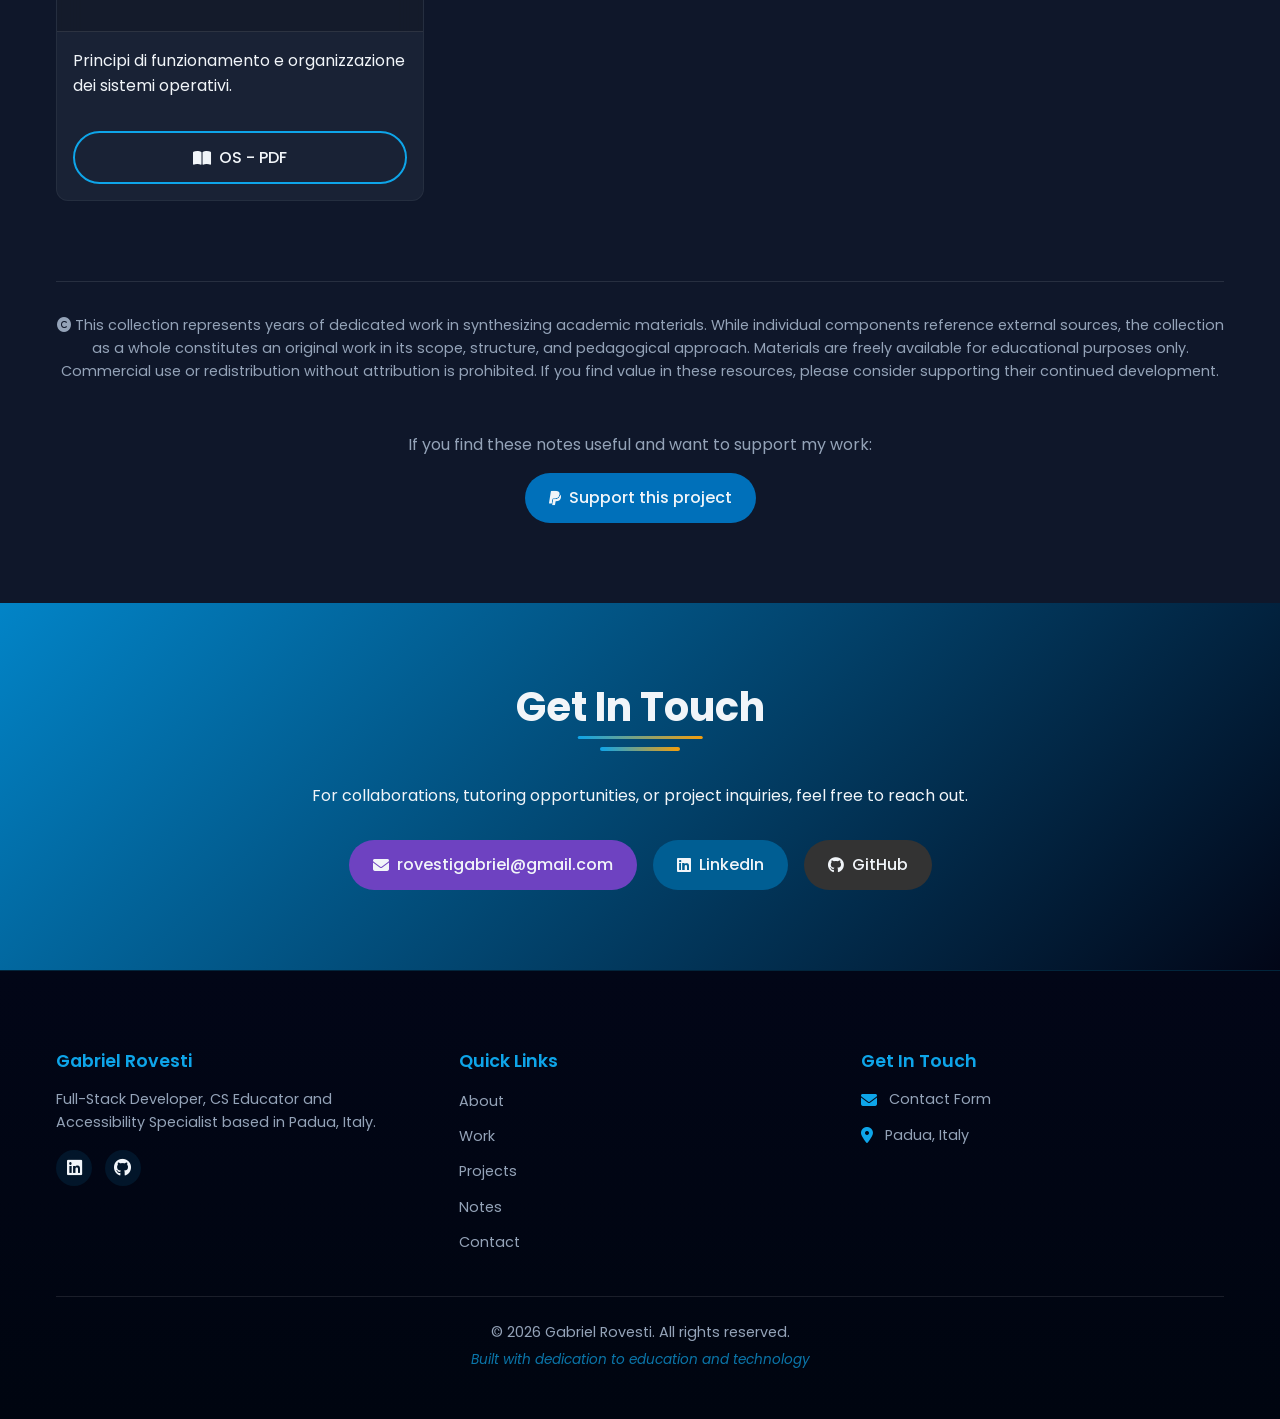
==== commit b9504b10: "Curated better header" ====
--- a/index.html
+++ b/index.html
@@ -63,7 +63,7 @@
                         <span class="role-separator">·</span>
                         <span class="role-item">CS Educator</span>
                         <span class="role-separator">·</span>
-                        <span class="role-item">Accessibility</span>
+                        <span class="role-item">Accessibility Passionate</span>
                     </p>
                     <p class="hero-description">
                         I write code, teach computer science, and care a lot about making software accessible to everyone.
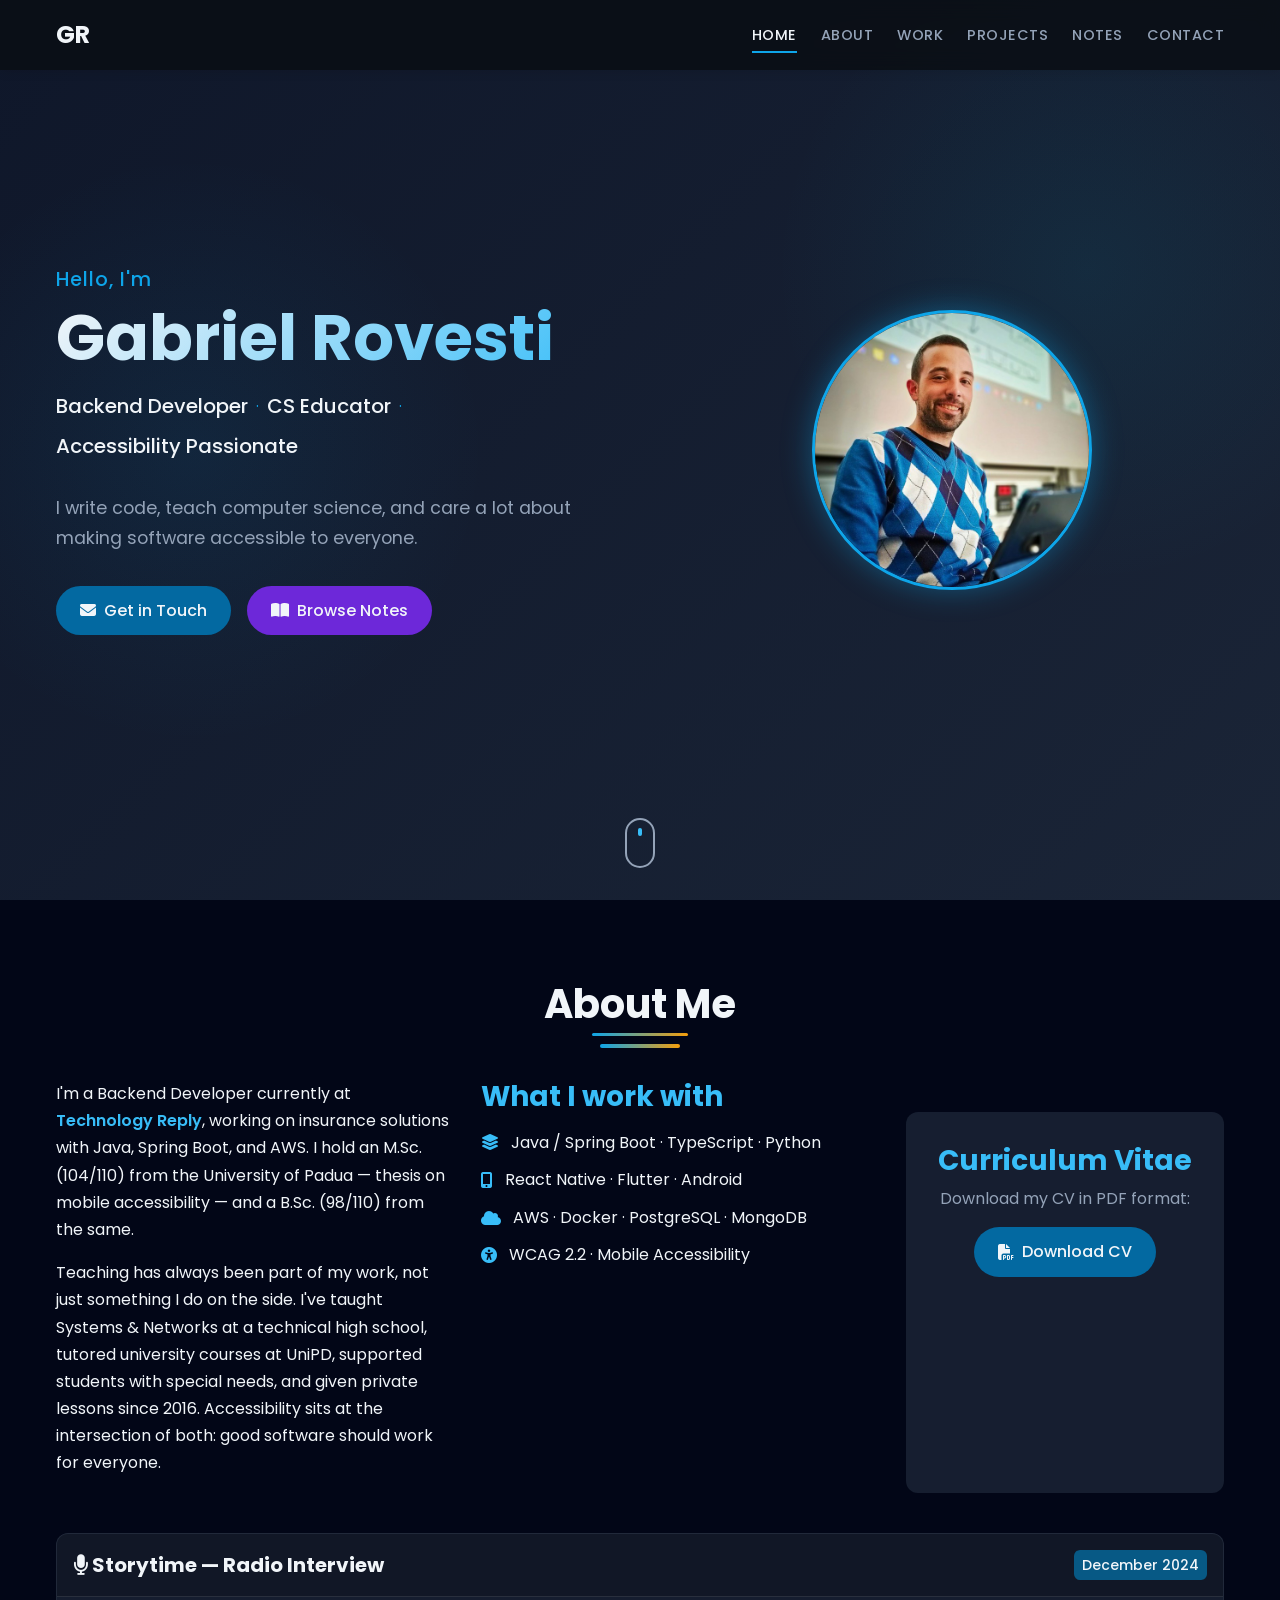
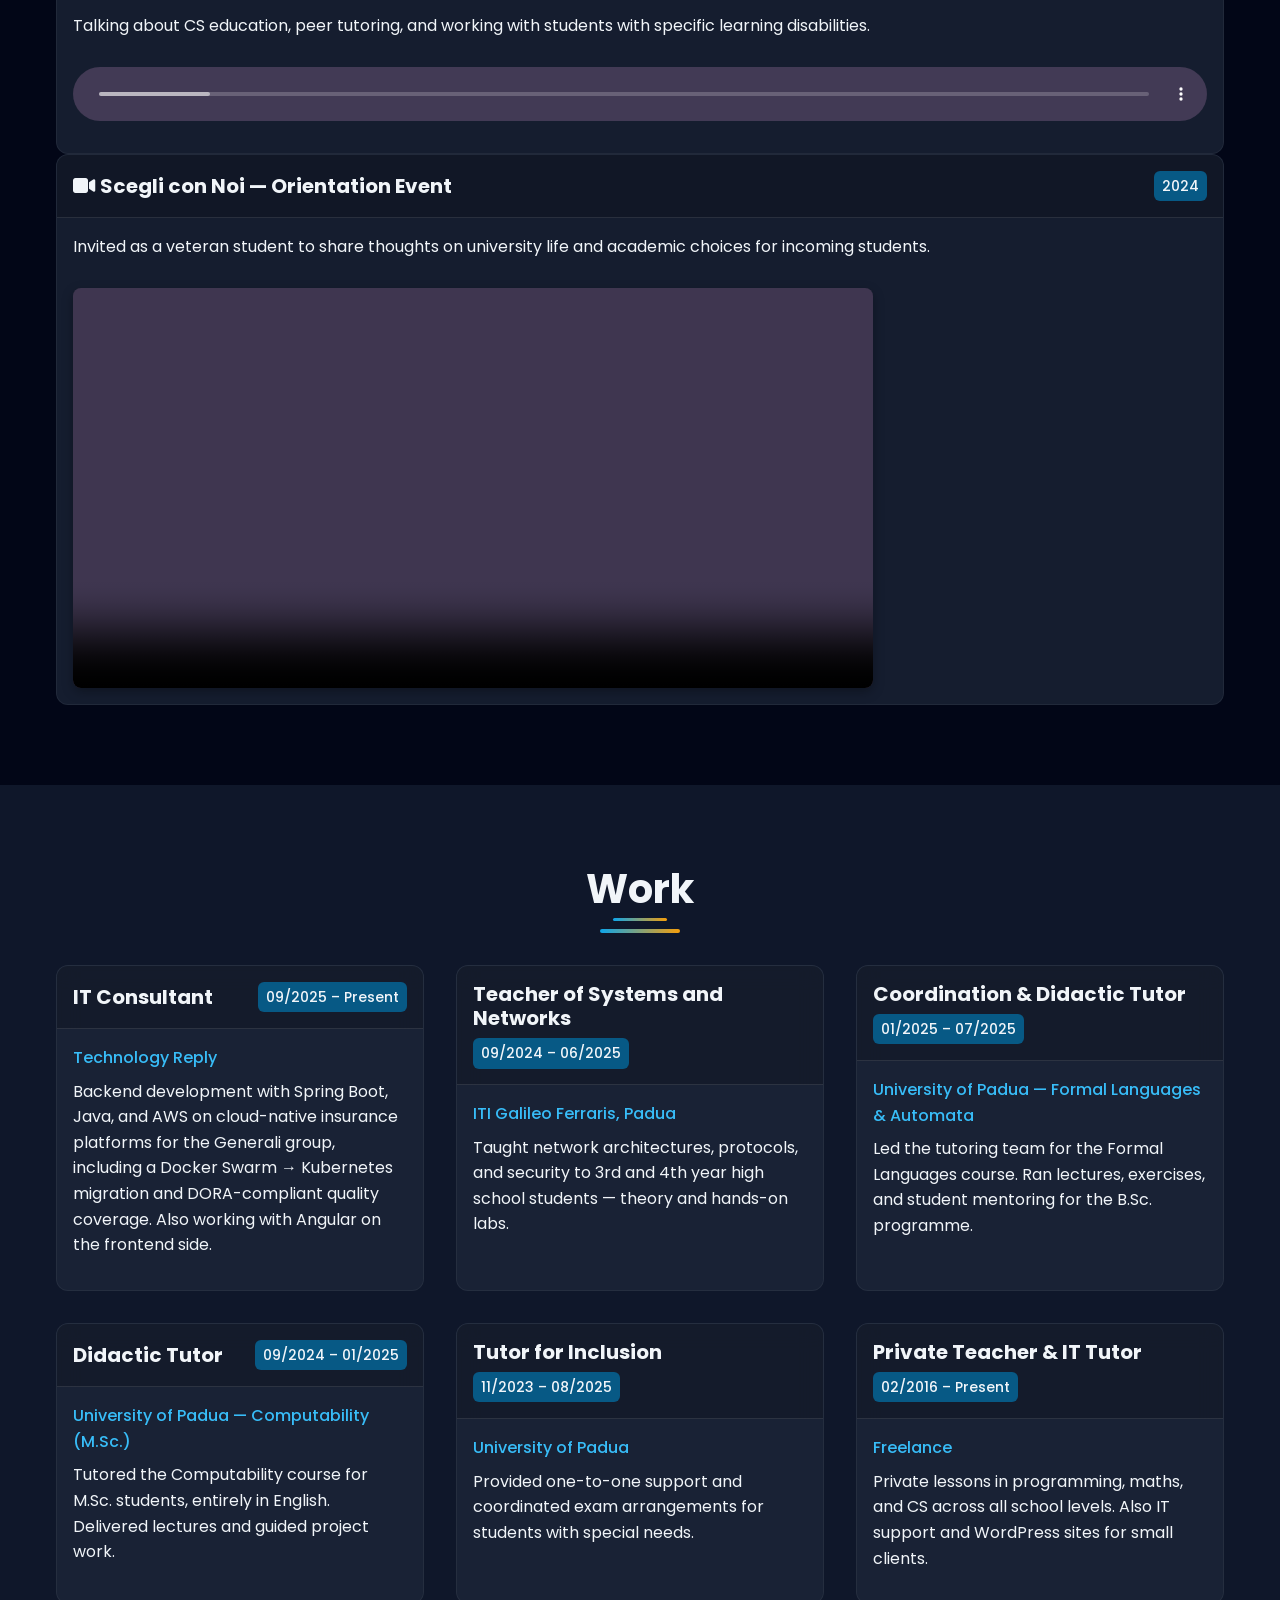
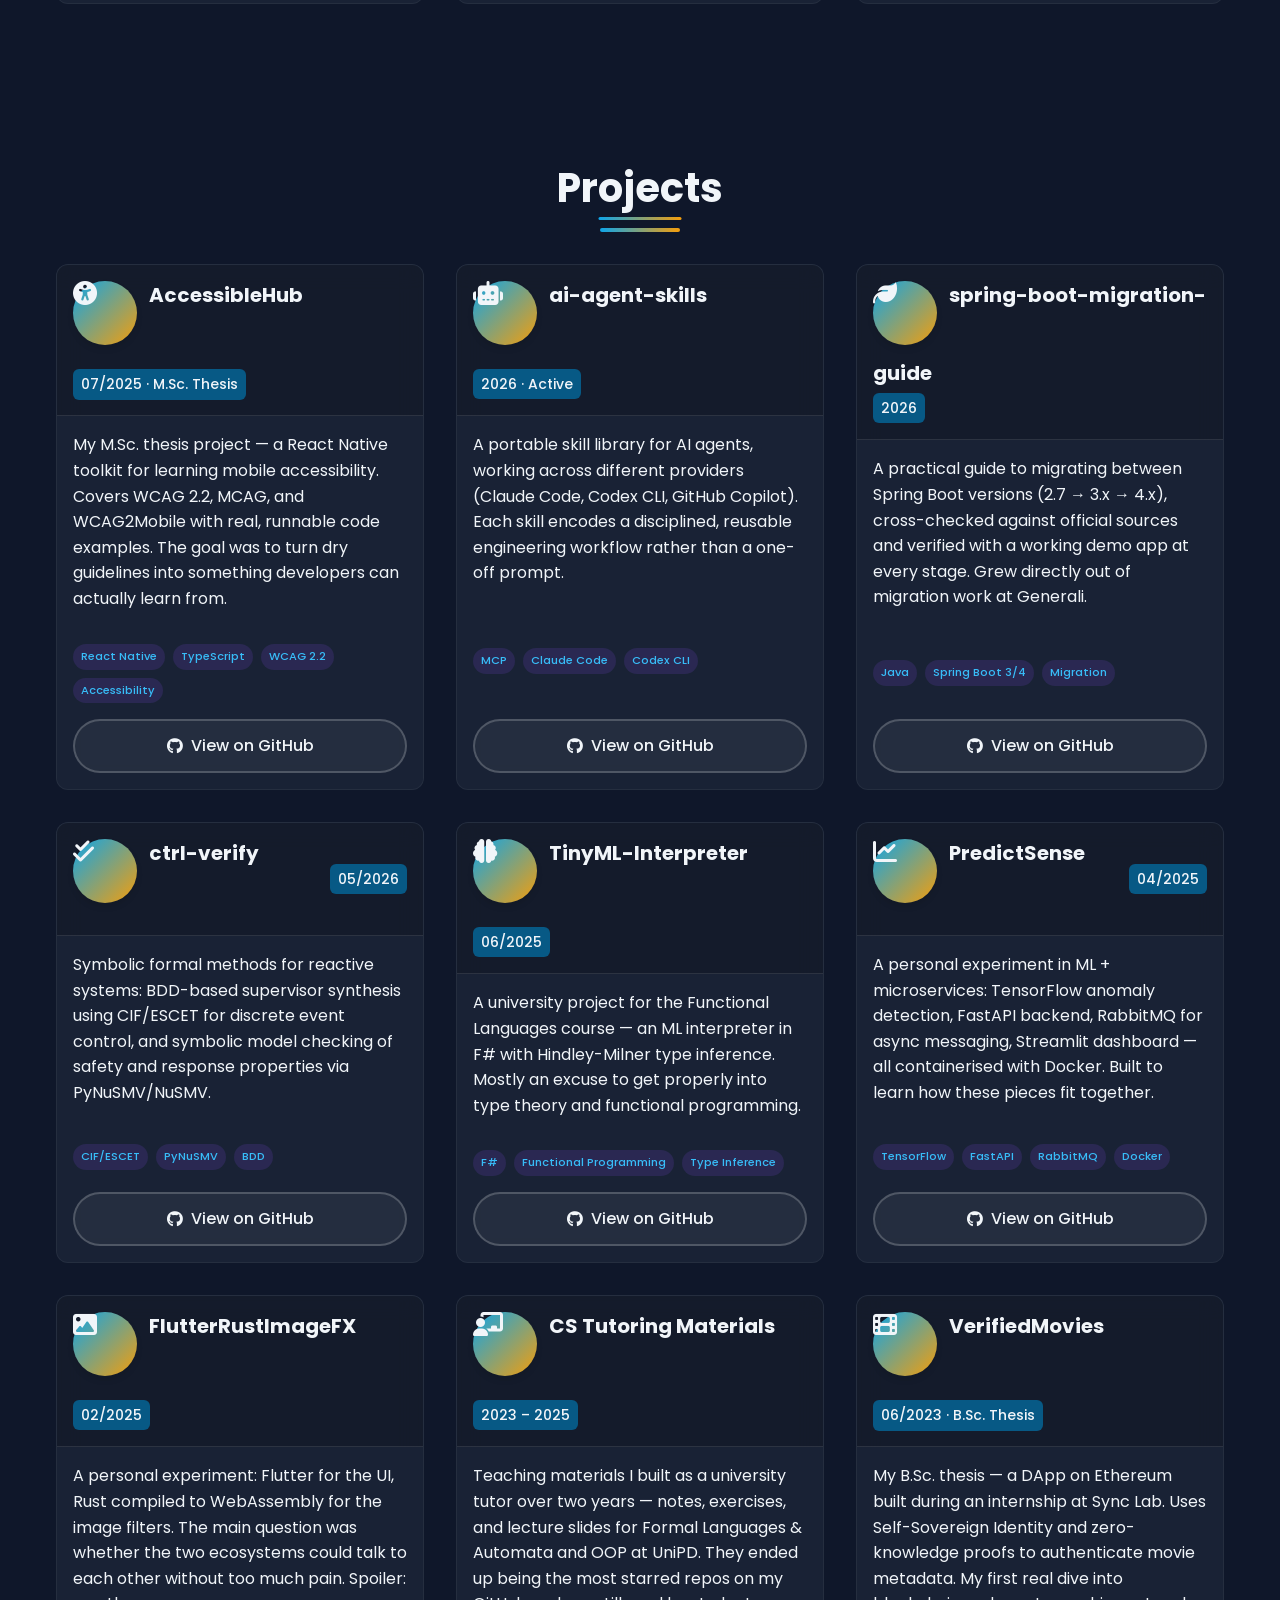
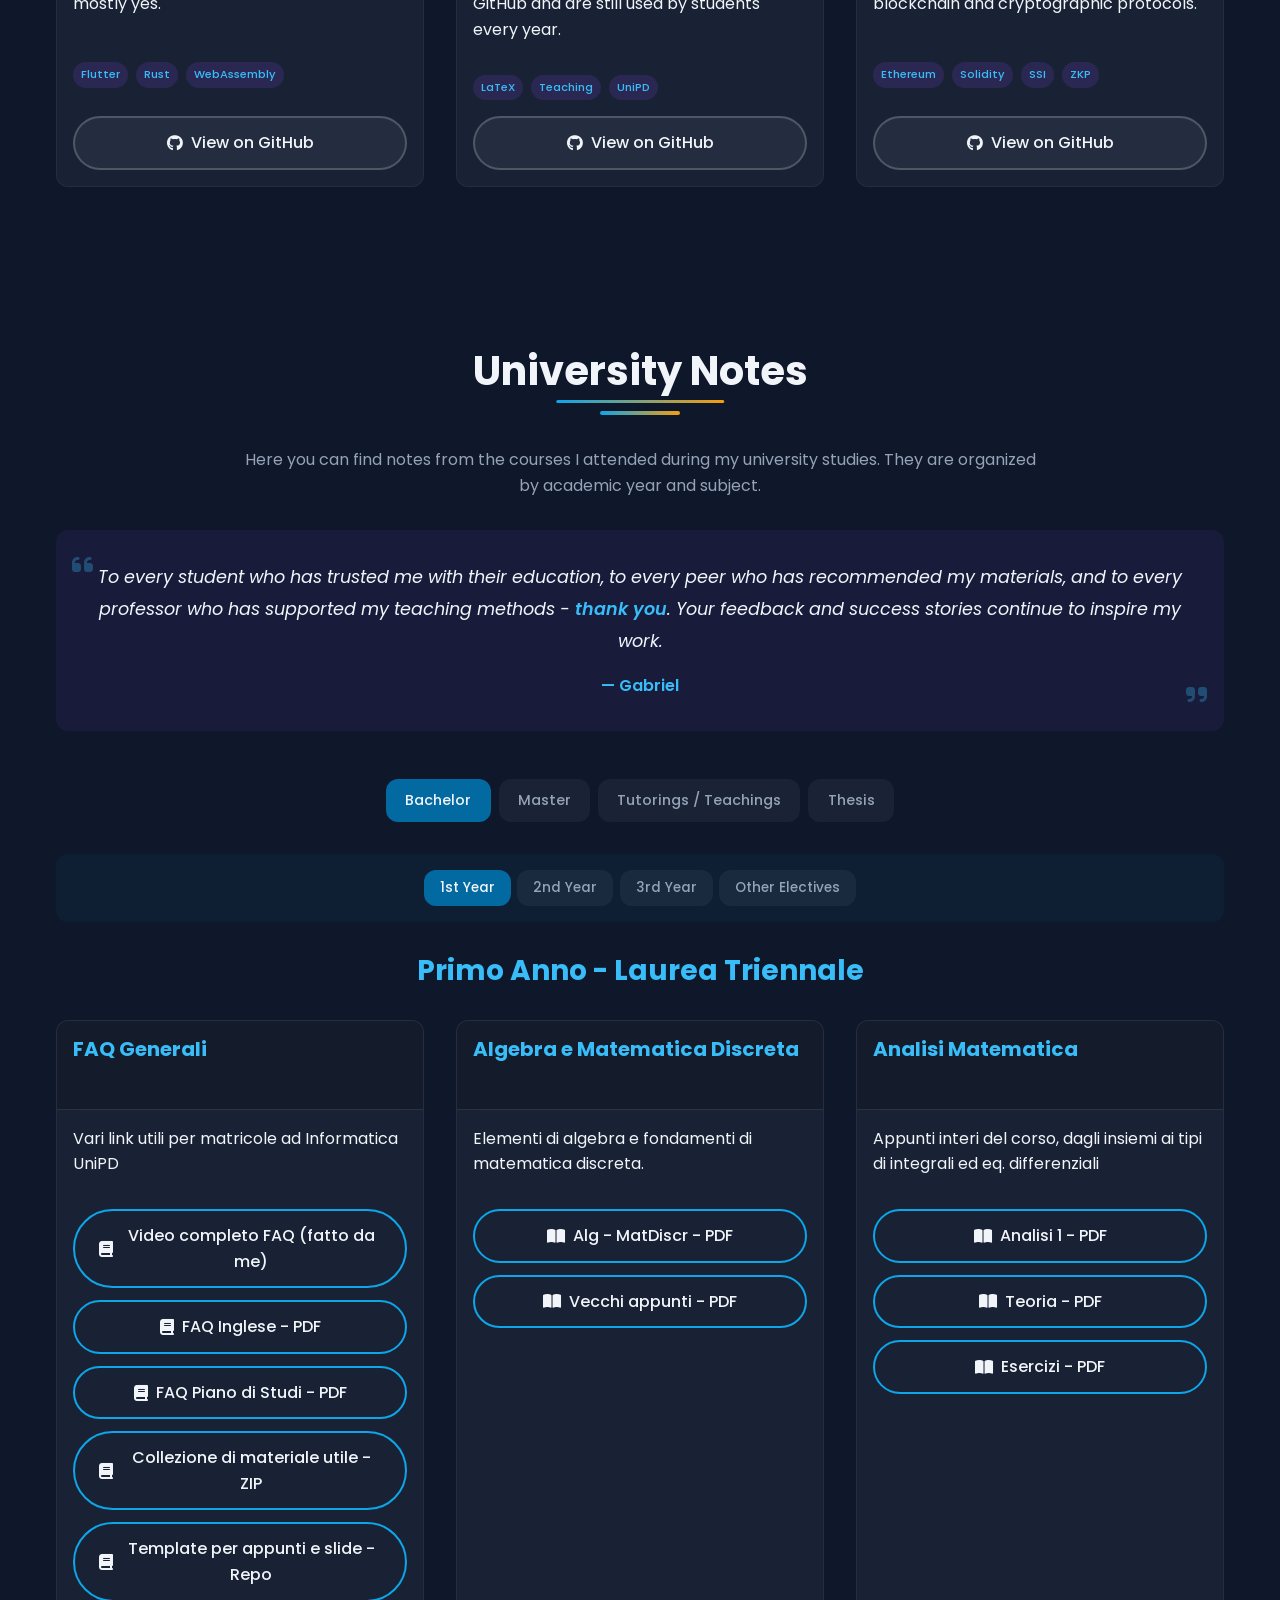
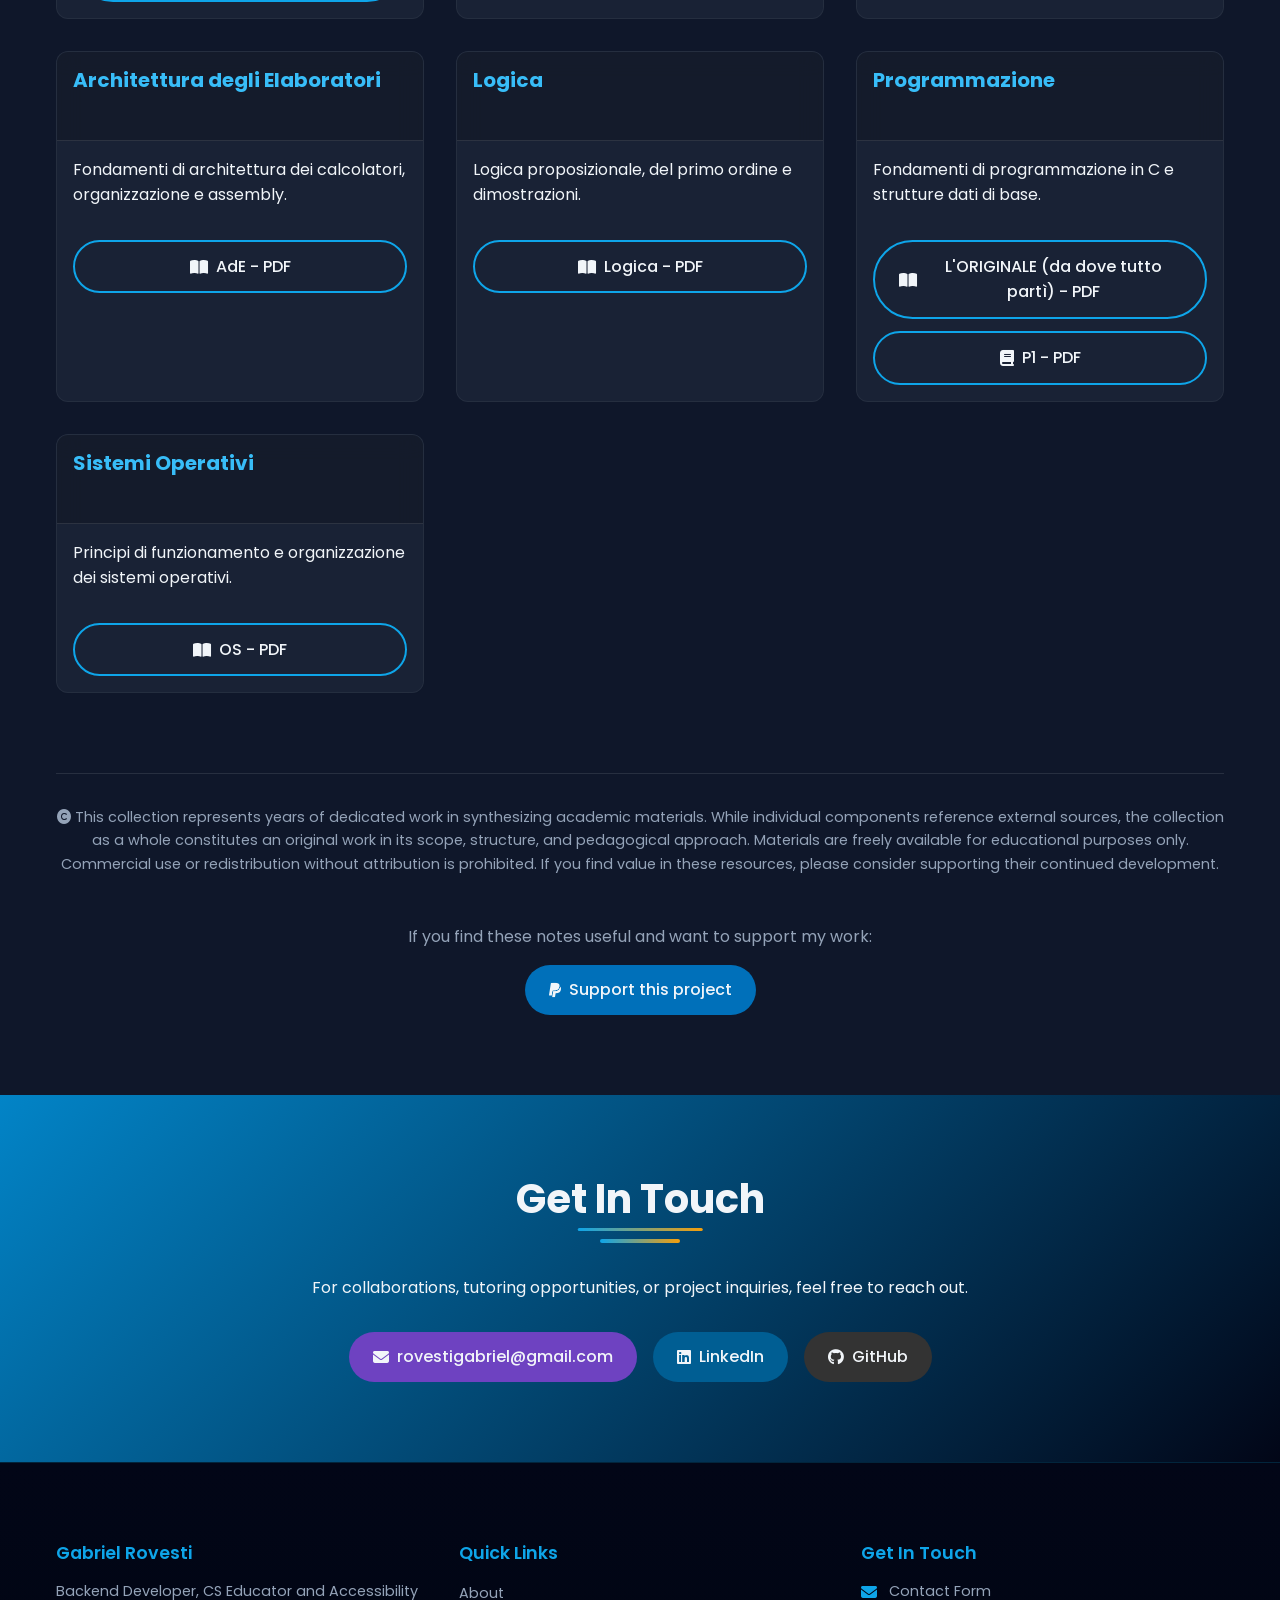
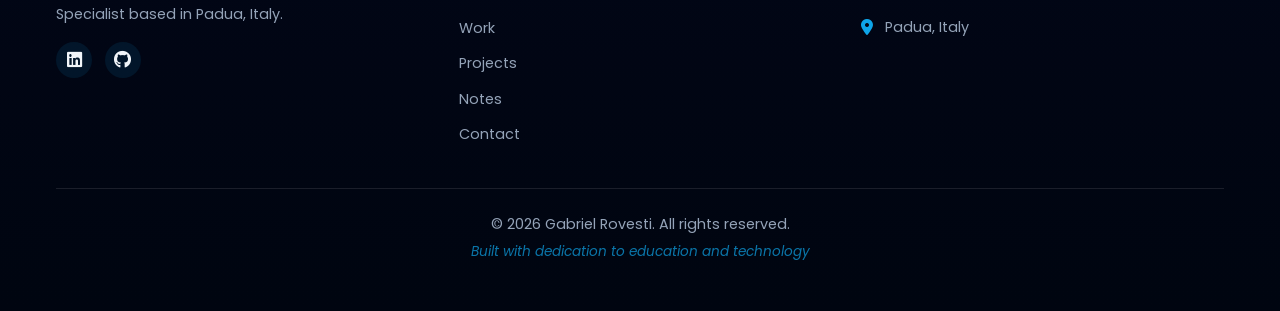
==== commit fd99e7a5: "Improved and refined" ====
--- a/index.html
+++ b/index.html
@@ -4,20 +4,20 @@
     <meta charset="UTF-8">
     <meta name="viewport" content="width=device-width, initial-scale=1.0">
     <title>Gabriel Rovesti - Portfolio</title>
-    <meta name="description" content="Full-Stack Developer, CS Educator and Accessibility Specialist based in Padua, Italy.">
+    <meta name="description" content="Backend Developer, CS Educator and Accessibility Specialist based in Padua, Italy.">
     <meta name="color-scheme" content="dark">
     <meta name="darkreader-lock">
 
     <meta property="og:type" content="website">
     <meta property="og:url" content="https://gabrielrovesti.github.io/">
     <meta property="og:title" content="Gabriel Rovesti - Portfolio">
-    <meta property="og:description" content="Full-Stack Developer, CS Educator and Accessibility Specialist based in Padua, Italy.">
+    <meta property="og:description" content="Backend Developer, CS Educator and Accessibility Specialist based in Padua, Italy.">
     <meta property="og:image" content="https://gabrielrovesti.github.io/img/gabriel.jpg">
 
     <meta property="twitter:card" content="summary_large_image">
     <meta property="twitter:url" content="https://gabrielrovesti.github.io/">
     <meta property="twitter:title" content="Gabriel Rovesti - Portfolio">
-    <meta property="twitter:description" content="Full-Stack Developer, CS Educator and Accessibility Specialist based in Padua, Italy.">
+    <meta property="twitter:description" content="Backend Developer, CS Educator and Accessibility Specialist based in Padua, Italy.">
     <meta property="twitter:image" content="https://gabrielrovesti.github.io/img/gabriel.jpg">
 
     <link rel="stylesheet" href="./css/styles.css">
@@ -59,7 +59,7 @@
                     <div class="hero-greeting">Hello, I'm</div>
                     <h1 class="hero-title">Gabriel Rovesti</h1>
                     <p class="hero-roles">
-                        <span class="role-item">Full-Stack Developer</span>
+                        <span class="role-item">Backend Developer</span>
                         <span class="role-separator">·</span>
                         <span class="role-item">CS Educator</span>
                         <span class="role-separator">·</span>
@@ -98,7 +98,7 @@
             </div>
             <div class="about-content">
                 <div class="about-text">
-                    <p>I'm a Full-Stack Developer currently at <span class="highlight">Technology Reply</span>, working on banking solutions with Java, Spring Boot, and AWS. I hold an M.Sc. (104/110) from the University of Padua — thesis on mobile accessibility — and a B.Sc. (98/110) from the same.</p>
+                    <p>I'm a Backend Developer currently at <span class="highlight">Technology Reply</span>, working on insurance solutions with Java, Spring Boot, and AWS. I hold an M.Sc. (104/110) from the University of Padua — thesis on mobile accessibility — and a B.Sc. (98/110) from the same.</p>
                     <p>Teaching has always been part of my work, not just something I do on the side. I've taught Systems &amp; Networks at a technical high school, tutored university courses at UniPD, supported students with special needs, and given private lessons since 2016. Accessibility sits at the intersection of both: good software should work for everyone.</p>
                 </div>
                 <div class="about-focus">
@@ -113,7 +113,7 @@
                 <div class="cv-download">
                     <h3>Curriculum Vitae</h3>
                     <p>Download my CV in PDF format:</p>
-                    <a href="./docs/CV Gabriel Rovesti.pdf" class="btn btn-primary" target="_blank">
+                    <a href="./docs/CV Gabriel Rovesti_English.pdf" class="btn btn-primary" target="_blank">
                         <i class="fas fa-file-pdf"></i> Download CV
                     </a>
                 </div>
@@ -168,7 +168,7 @@
                     </div>
                     <div class="card-body">
                         <span class="workplace">Technology Reply</span>
-                        <p>Backend development with Spring Boot, Java, and AWS on banking solutions for the Generali group. Also working with Angular on the frontend side.</p>
+                        <p>Backend development with Spring Boot, Java, and AWS on cloud-native insurance platforms for the Generali group, including a Docker Swarm → Kubernetes migration and DORA-compliant quality coverage. Also working with Angular on the frontend side.</p>
                     </div>
                 </div>
 
@@ -255,6 +255,60 @@
                             <span class="tech-badge">Accessibility</span>
                         </div>
                         <a href="https://github.com/gabrielrovesti/AccessibleHub" class="btn btn-outline" target="_blank">
+                            <i class="fab fa-github"></i> View on GitHub
+                        </a>
+                    </div>
+                </div>
+
+                <div class="card project-card">
+                    <div class="card-header">
+                        <h3><i class="fas fa-robot category-icon"></i> ai-agent-skills</h3>
+                        <span class="badge">2026 · Active</span>
+                    </div>
+                    <div class="card-body">
+                        <p>A portable skill library for AI agents, working across different providers (Claude Code, Codex CLI, GitHub Copilot). Each skill encodes a disciplined, reusable engineering workflow rather than a one-off prompt.</p>
+                        <div class="tech-stack">
+                            <span class="tech-badge">MCP</span>
+                            <span class="tech-badge">Claude Code</span>
+                            <span class="tech-badge">Codex CLI</span>
+                        </div>
+                        <a href="https://github.com/gabrielrovesti/ai-agent-skills" class="btn btn-outline" target="_blank">
+                            <i class="fab fa-github"></i> View on GitHub
+                        </a>
+                    </div>
+                </div>
+
+                <div class="card project-card">
+                    <div class="card-header">
+                        <h3><i class="fas fa-leaf category-icon"></i> spring-boot-migration-guide</h3>
+                        <span class="badge">2026</span>
+                    </div>
+                    <div class="card-body">
+                        <p>A practical guide to migrating between Spring Boot versions (2.7 → 3.x → 4.x), cross-checked against official sources and verified with a working demo app at every stage. Grew directly out of migration work at Generali.</p>
+                        <div class="tech-stack">
+                            <span class="tech-badge">Java</span>
+                            <span class="tech-badge">Spring Boot 3/4</span>
+                            <span class="tech-badge">Migration</span>
+                        </div>
+                        <a href="https://github.com/gabrielrovesti/spring-boot-migration-guide" class="btn btn-outline" target="_blank">
+                            <i class="fab fa-github"></i> View on GitHub
+                        </a>
+                    </div>
+                </div>
+
+                <div class="card project-card">
+                    <div class="card-header">
+                        <h3><i class="fas fa-check-double category-icon"></i> ctrl-verify</h3>
+                        <span class="badge">05/2026</span>
+                    </div>
+                    <div class="card-body">
+                        <p>Symbolic formal methods for reactive systems: BDD-based supervisor synthesis using CIF/ESCET for discrete event control, and symbolic model checking of safety and response properties via PyNuSMV/NuSMV.</p>
+                        <div class="tech-stack">
+                            <span class="tech-badge">CIF/ESCET</span>
+                            <span class="tech-badge">PyNuSMV</span>
+                            <span class="tech-badge">BDD</span>
+                        </div>
+                        <a href="https://github.com/gabrielrovesti/ctrl-verify" class="btn btn-outline" target="_blank">
                             <i class="fab fa-github"></i> View on GitHub
                         </a>
                     </div>
@@ -1643,7 +1697,7 @@
             <div class="footer-grid">
                 <div class="footer-column">
                     <h3>Gabriel Rovesti</h3>
-                    <p class="footer-bio">Full-Stack Developer, CS Educator and Accessibility Specialist based in Padua, Italy.</p>
+                    <p class="footer-bio">Backend Developer, CS Educator and Accessibility Specialist based in Padua, Italy.</p>
                     <div class="footer-social">
                         <a href="https://www.linkedin.com/in/gabriel-rovesti-601404220/" target="_blank" aria-label="LinkedIn">
                             <i class="fab fa-linkedin"></i>
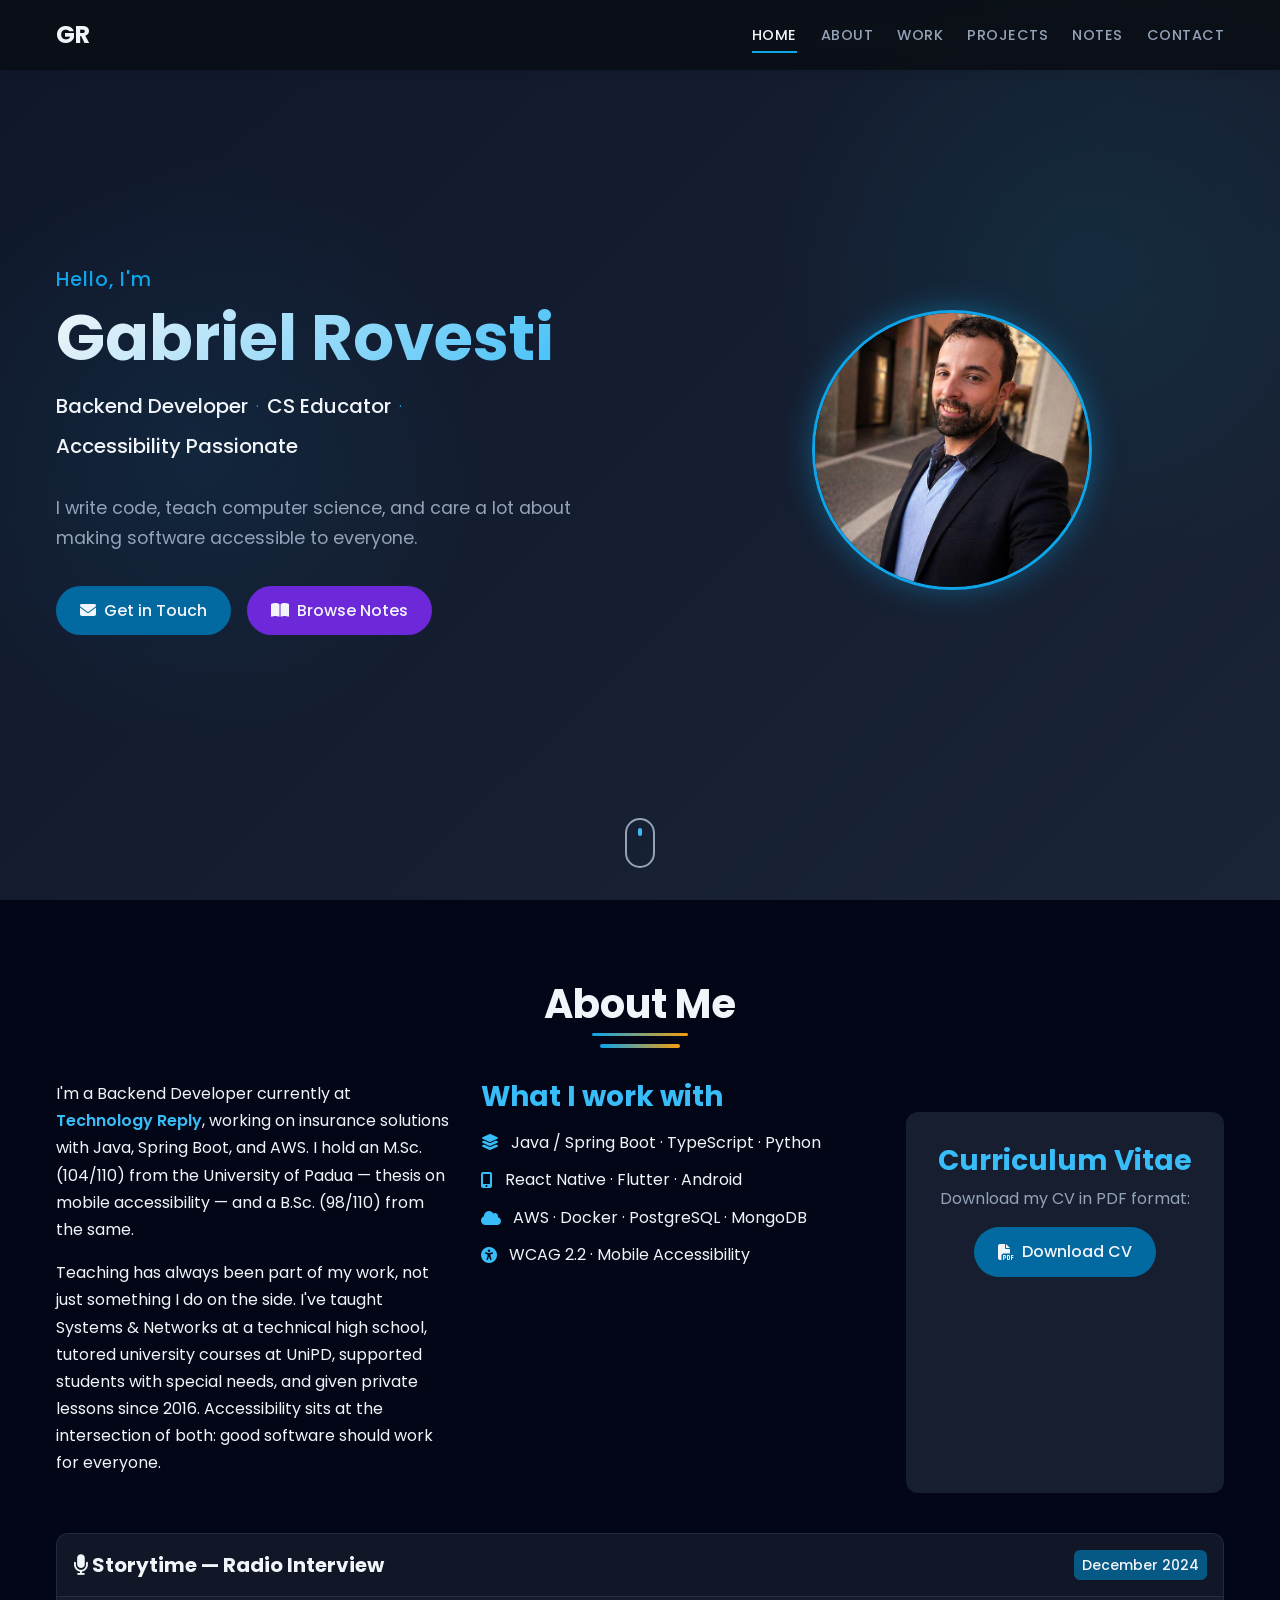
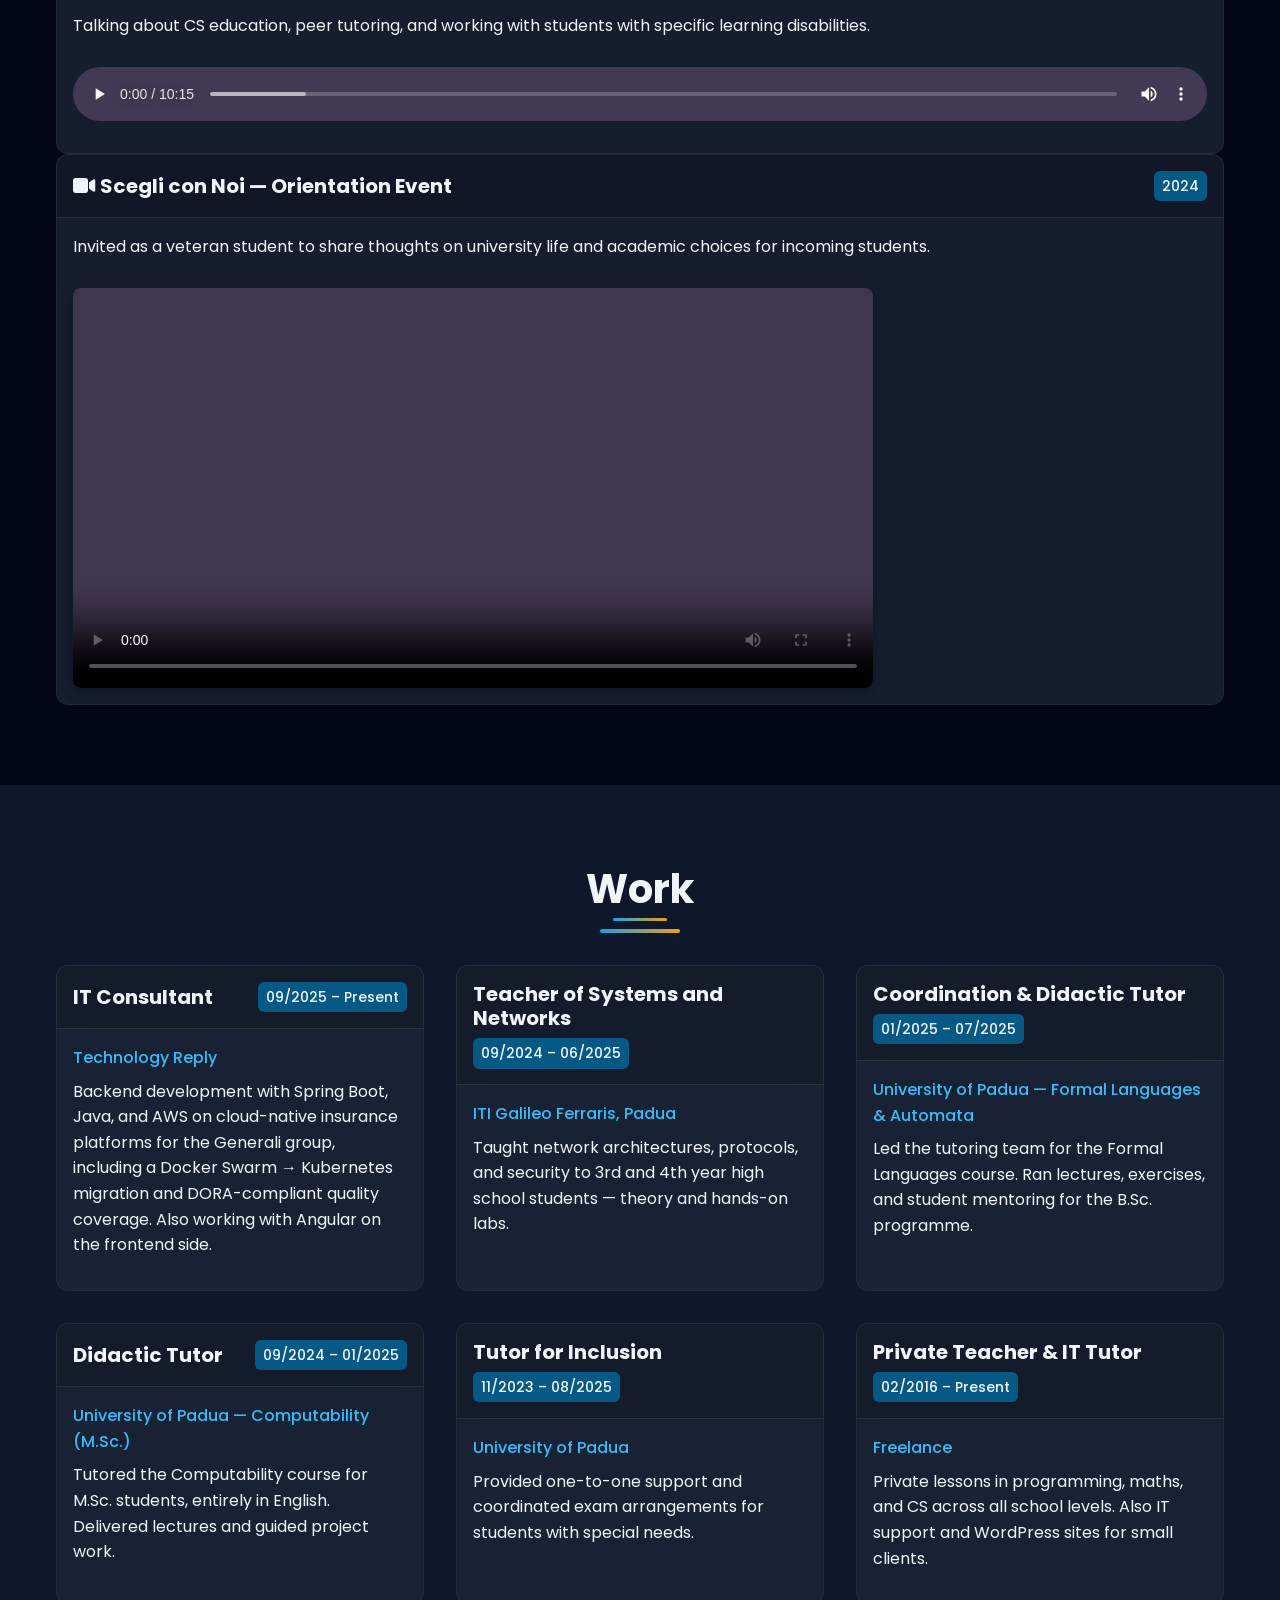
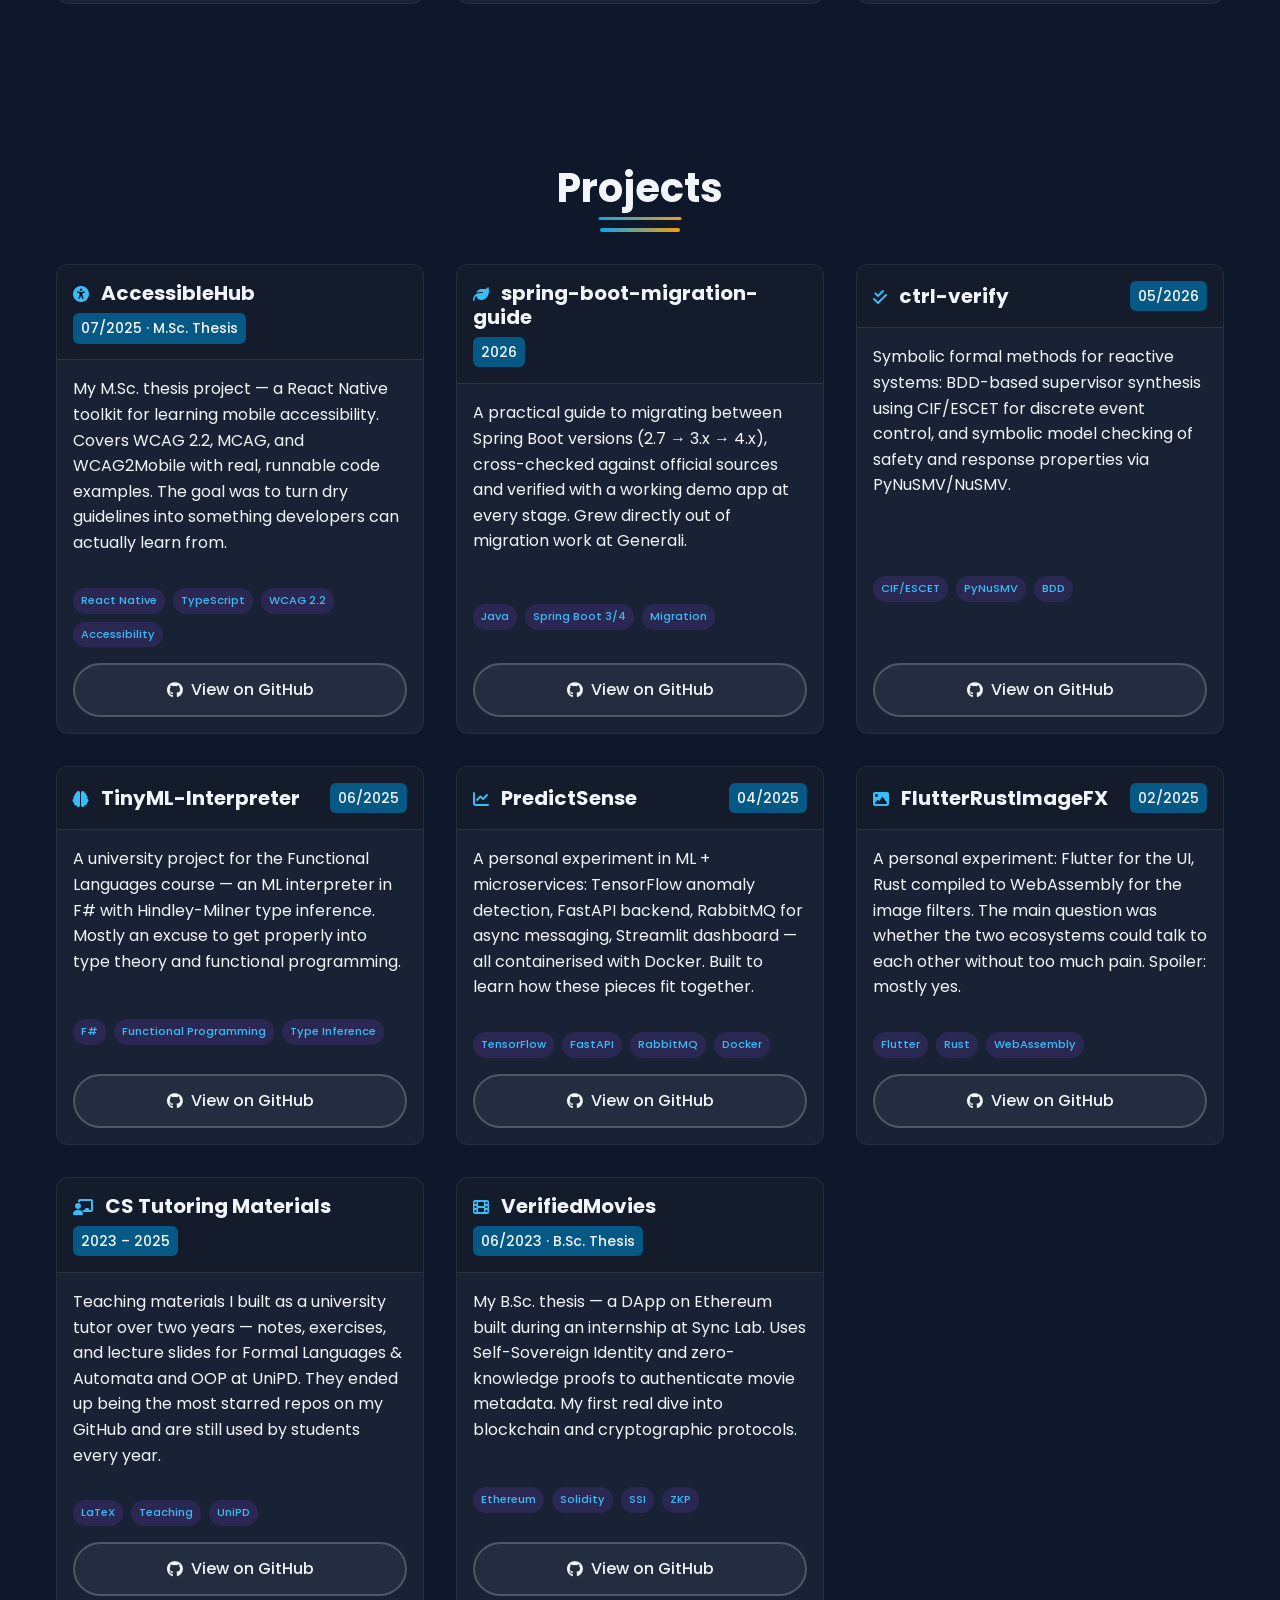
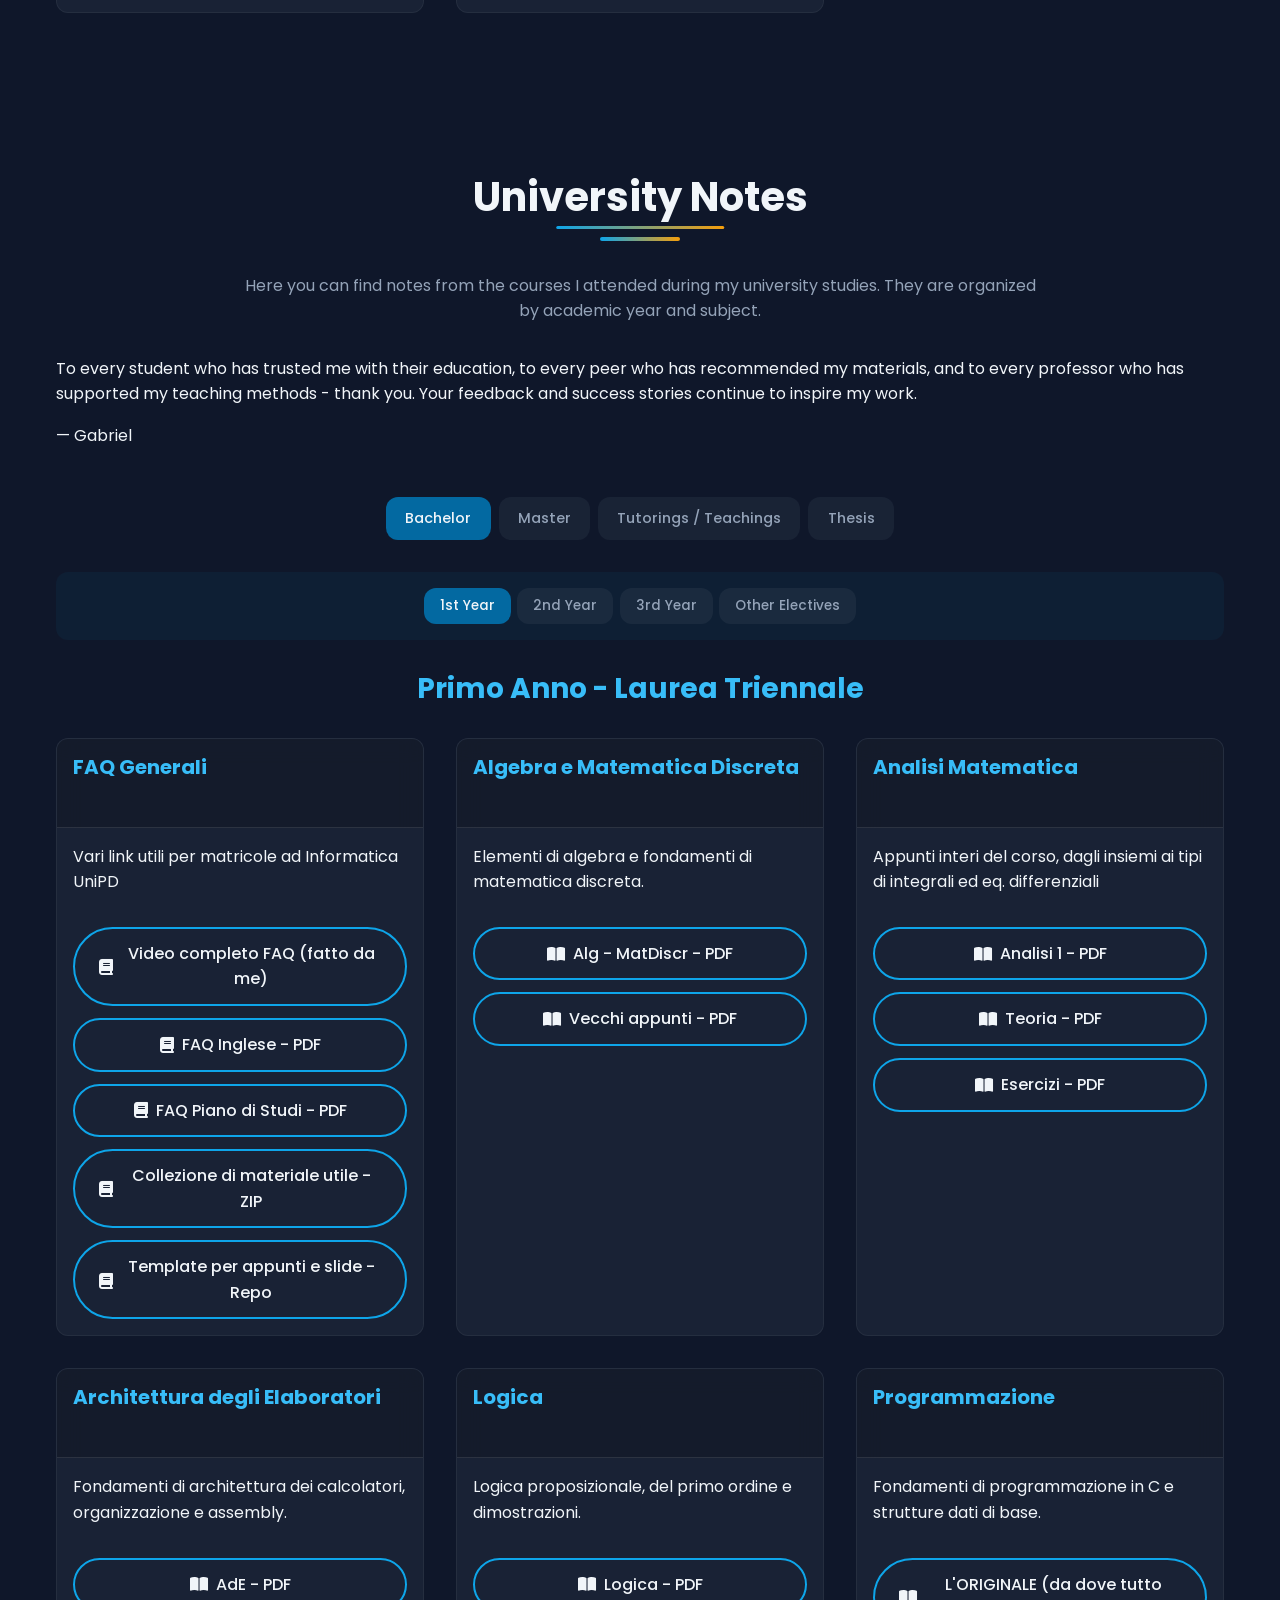
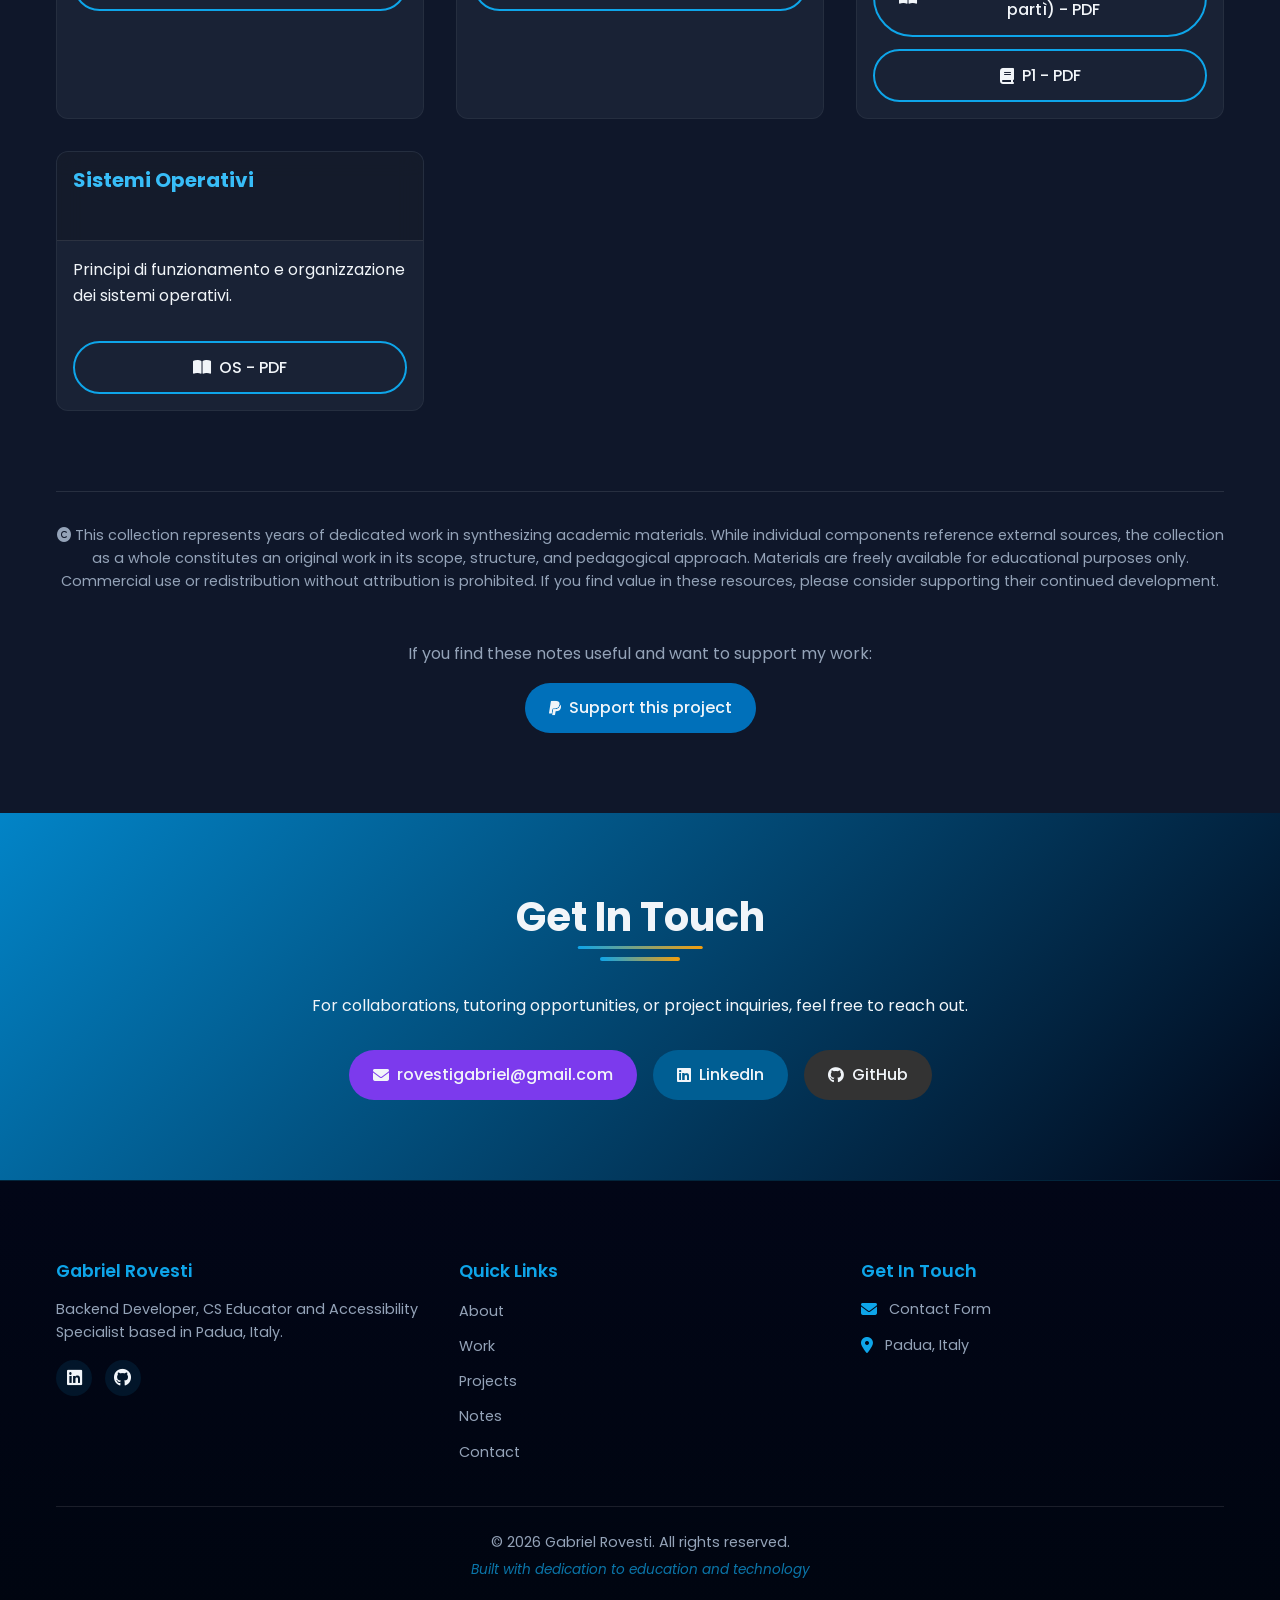
==== commit dc7023aa: "Update index.html" ====
--- a/index.html
+++ b/index.html
@@ -262,24 +262,6 @@
 
                 <div class="card project-card">
                     <div class="card-header">
-                        <h3><i class="fas fa-robot category-icon"></i> ai-agent-skills</h3>
-                        <span class="badge">2026 · Active</span>
-                    </div>
-                    <div class="card-body">
-                        <p>A portable skill library for AI agents, working across different providers (Claude Code, Codex CLI, GitHub Copilot). Each skill encodes a disciplined, reusable engineering workflow rather than a one-off prompt.</p>
-                        <div class="tech-stack">
-                            <span class="tech-badge">MCP</span>
-                            <span class="tech-badge">Claude Code</span>
-                            <span class="tech-badge">Codex CLI</span>
-                        </div>
-                        <a href="https://github.com/gabrielrovesti/ai-agent-skills" class="btn btn-outline" target="_blank">
-                            <i class="fab fa-github"></i> View on GitHub
-                        </a>
-                    </div>
-                </div>
-
-                <div class="card project-card">
-                    <div class="card-header">
                         <h3><i class="fas fa-leaf category-icon"></i> spring-boot-migration-guide</h3>
                         <span class="badge">2026</span>
                     </div>
--- a/css/styles.css
+++ b/css/styles.css
@@ -233,37 +233,6 @@
     color: var(--light-text);
 }
 
-.btn-toggle {
-    background-color: transparent;
-    border: 1px solid var(--primary-color);
-    color: var(--light-text);
-    padding: 0.5rem 1.25rem;
-    border-radius: var(--border-radius-full);
-    font-size: var(--small-size);
-    position: relative;
-}
-
-.btn-toggle .hide-text {
-    display: none;
-}
-
-.btn-toggle.active .show-text {
-    display: none;
-}
-
-.btn-toggle.active .hide-text {
-    display: inline;
-}
-
-.btn-toggle i {
-    margin-left: 0.5rem;
-    transition: transform var(--transition-fast);
-}
-
-.btn-toggle.active i {
-    transform: rotate(180deg);
-}
-
 .btn-accent {
     background-color: #6D28D9; /* Darker violet for contrast */
     color: var(--light-text);
@@ -273,35 +242,6 @@
     background-color: #5B21B6;
     transform: translateY(-3px);
     box-shadow: 0 10px 30px rgba(139, 92, 246, 0.3);
-}
-
-/* Project Filters */
-.project-filters {
-    display: flex;
-    justify-content: center;
-    flex-wrap: wrap;
-    gap: 0.75rem;
-    margin-bottom: 2rem;
-}
-
-.filter-btn {
-    background-color: rgba(255, 255, 255, 0.05);
-    border: 1px solid rgba(255, 255, 255, 0.1);
-    color: var(--gray-text);
-    padding: 0.5rem 1.25rem;
-    border-radius: var(--border-radius-full);
-    font-size: 0.9rem;
-    font-weight: 500;
-    transition: all var(--transition-fast);
-}
-
-.filter-btn:hover,
-.filter-btn.active {
-    background-color: #0369a1; /* Darker blue for contrast */
-    color: var(--light-text);
-    border-color: #0369a1;
-    transform: translateY(-2px);
-    box-shadow: 0 4px 12px rgba(14, 165, 233, 0.25);
 }
 
 .category-icon {
@@ -345,59 +285,6 @@
     height: 3px;
     background: linear-gradient(to right, var(--primary-color), var(--accent-color));
     border-radius: var(--border-radius-full);
-}
-
-/* ===== BACKGROUND BLOBS ===== */
-.background-blobs {
-    position: fixed;
-    top: 0;
-    left: 0;
-    width: 100%;
-    height: 100%;
-    overflow: hidden;
-    z-index: var(--z-negative);
-    pointer-events: none;
-}
-
-.blob {
-    position: absolute;
-    border-radius: 50%;
-    filter: blur(80px);
-    opacity: 0.4;
-    animation: floatBlob 20s infinite alternate ease-in-out;
-}
-
-.blob-1 {
-    top: -10%;
-    left: -10%;
-    width: 500px;
-    height: 500px;
-    background: var(--primary-dark);
-    animation-delay: 0s;
-}
-
-.blob-2 {
-    bottom: 20%;
-    right: -10%;
-    width: 400px;
-    height: 400px;
-    background: var(--secondary-color);
-    animation-delay: -5s;
-}
-
-.blob-3 {
-    top: 40%;
-    left: 20%;
-    width: 300px;
-    height: 300px;
-    background: var(--accent-color);
-    opacity: 0.2;
-    animation-delay: -10s;
-}
-
-@keyframes floatBlob {
-    0% { transform: translate(0, 0) scale(1); }
-    100% { transform: translate(30px, 50px) scale(1.1); }
 }
 
 /* ===== CARD COMPONENTS ===== */
@@ -681,12 +568,6 @@
 
 /* Typing effect styles removed */
 
-.hero-text .description {
-    margin-bottom: 1.5rem;
-    color: var(--gray-text);
-    max-width: 600px;
-}
-
 .hero-image {
     flex: 1;
     display: flex;
@@ -767,52 +648,6 @@
     position: relative;
 }
 
-/* Stats Grid */
-.stats-grid {
-    display: grid;
-    grid-template-columns: repeat(auto-fit, minmax(200px, 1fr));
-    gap: 1.5rem;
-    margin-bottom: 3rem;
-}
-
-.stat-card {
-    background: linear-gradient(135deg, var(--card-bg), rgba(14, 165, 233, 0.05));
-    padding: 2rem 1.5rem;
-    border-radius: var(--border-radius-lg);
-    text-align: center;
-    transition: all var(--transition-normal);
-    border: 1px solid rgba(14, 165, 233, 0.1);
-}
-
-.stat-card:hover {
-    transform: translateY(-5px);
-    border-color: var(--primary-color);
-    box-shadow: 0 10px 30px rgba(14, 165, 233, 0.2);
-}
-
-.stat-icon {
-    font-size: 2.5rem;
-    color: var(--primary-color);
-    margin-bottom: 1rem;
-}
-
-.stat-number {
-    font-size: 2.5rem;
-    font-weight: 700;
-    color: var(--light-text);
-    margin-bottom: 0.5rem;
-    background: linear-gradient(135deg, var(--primary-color), var(--primary-light));
-    -webkit-background-clip: text;
-    background-clip: text;
-    -webkit-text-fill-color: transparent;
-}
-
-.stat-label {
-    font-size: 0.95rem;
-    color: var(--gray-text);
-    font-weight: 500;
-}
-
 .about-content {
     display: flex;
     flex-wrap: wrap;
@@ -871,125 +706,10 @@
 }
 
 /* ===== SKILLS SECTION ===== */
-.skills {
-    background-color: var(--darker-bg);
-    position: relative;
-}
-
-.skills-grid {
-    display: grid;
-    grid-template-columns: repeat(auto-fill, minmax(300px, 1fr));
-    gap: var(--spacing-md);
-}
-
-.skill-category h3 {
-    margin-bottom: 1rem;
-    color: var(--primary-light);
-    text-align: center;
-}
-
-.skill-cards {
-    display: grid;
-    grid-template-columns: repeat(auto-fill, minmax(160px, 1fr));
-    gap: 1.5rem;
-}
-
-.skill-card {
-    background-color: var(--card-bg);
-    backdrop-filter: blur(10px);
-    border: 1px solid rgba(255, 255, 255, 0.05);
-    padding: 1.5rem 1rem;
-    border-radius: var(--border-radius-md);
-    display: flex;
-    flex-direction: column;
-    align-items: center;
-    position: relative;
-    overflow: hidden;
-    transition: all var(--transition-normal);
-    cursor: default;
-}
-
-.skill-card:hover {
-    transform: translateY(-5px);
-    box-shadow: var(--shadow-lg), 0 0 15px rgba(14, 165, 233, 0.2);
-    border-color: var(--primary-color);
-    background-color: rgba(30, 41, 59, 0.9);
-}
-
-.skill-icon {
-    margin-bottom: 1.5rem;
-    display: flex;
-    justify-content: center;
-    align-items: center;
-    height: 80px;
-    width: 80px;
-    transition: transform var(--transition-normal);
-}
-
-.skill-card:hover .skill-icon {
-    transform: scale(1.2);
-}
-
-.skill-icon img {
-    height: 100%;
-    width: auto;
-    filter: drop-shadow(0 0 5px rgba(255, 255, 255, 0.2));
-}
-
-.skill-name {
-    font-size: 0.95rem;
-    font-weight: 600;
-    text-align: center;
-    margin-bottom: 0;
-    color: var(--light-text);
-}
-
-/* Removed progress bars */
-.skill-level {
-    display: none;
-}
-
-.skill-details {
-    margin-top: 0.75rem;
-    font-size: 0.8rem;
-    color: var(--gray-text);
-    text-align: center;
-    display: none;
-}
-
-.skill-card.expanded .skill-details {
-    display: block;
-    animation: fadeIn 0.3s ease;
-}
-
+/* Note: @keyframes fadeIn preserved below — still used by .tab-pane.active */
 @keyframes fadeIn {
     from { opacity: 0; transform: translateY(-10px); }
     to { opacity: 1; transform: translateY(0); }
-}
-
-.expand-btn {
-    position: absolute;
-    bottom: 5px;
-    right: 5px;
-    width: 20px;
-    height: 20px;
-    border-radius: 50%;
-    background-color: var(--primary-dark);
-    color: var(--light-text);
-    font-size: 0.7rem;
-    border: none;
-    display: flex;
-    align-items: center;
-    justify-content: center;
-    transition: all var(--transition-fast);
-}
-
-.expand-btn:hover {
-    background-color: var(--primary-color);
-}
-
-.skill-card.expanded .expand-btn i {
-    transform: rotate(45deg);
 }
 
 /* ===== PROJECTS SECTION ===== */
@@ -1020,156 +740,6 @@
     padding: 0.25rem 0.5rem;
     border-radius: var(--border-radius-full);
     font-weight: 500;
-}
-
-/* ===== EDUCATION SECTION ===== */
-.education {
-    background-color: var(--darker-bg);
-    position: relative;
-}
-
-.education-timeline {
-    max-width: 800px;
-    margin: 0 auto;
-    position: relative;
-}
-
-.education-timeline::before {
-    content: '';
-    position: absolute;
-    width: 3px;
-    background-color: var(--primary-color);
-    top: 0;
-    bottom: 0;
-    left: 50%;
-    transform: translateX(-50%);
-    border-radius: var(--border-radius-full);
-}
-
-.timeline-item {
-    margin-bottom: var(--spacing-md);
-    position: relative;
-    width: 100%;
-}
-
-.timeline-marker {
-    position: absolute;
-    top: 25px;
-    left: 50%;
-    transform: translateX(-50%);
-    width: 15px;
-    height: 15px;
-    border-radius: 50%;
-    background-color: var(--primary-color);
-    z-index: 1;
-    box-shadow: 0 0 0 4px rgba(110, 66, 193, 0.3);
-}
-
-.timeline-content {
-    position: relative;
-    width: 45%;
-    margin-left: auto;
-}
-
-.timeline-item:nth-child(even) .timeline-content {
-    margin-left: 0;
-    margin-right: auto;
-}
-
-.education-card .institution {
-    display: block;
-    color: var(--primary-light);
-    font-weight: 500;
-    margin-bottom: 0.5rem;
-}
-
-.education-card .grade {
-    display: block;
-    margin-top: 0.5rem;
-    font-weight: 500;
-    color: var(--success-color);
-}
-
-/* ===== CERTIFICATIONS SECTION ===== */
-.certifications {
-    background-color: var(--dark-bg);
-}
-
-.certifications-grid {
-    display: grid;
-    grid-template-columns: repeat(auto-fill, minmax(300px, 1fr));
-    gap: var(--spacing-md);
-}
-
-.certification-card {
-    text-align: center;
-    padding: var(--spacing-md);
-}
-
-.cert-icon {
-    font-size: 2rem;
-    color: var(--primary-light);
-    margin-bottom: var(--spacing-sm);
-}
-
-.certification-card h3 {
-    margin-bottom: 0.5rem;
-    font-size: 1.2rem;
-}
-
-.certification-card .issuer {
-    display: block;
-    color: var(--primary-light);
-    font-weight: 500;
-    margin-bottom: 0.25rem;
-}
-
-.certification-card .issue-date {
-    display: block;
-    font-size: 0.8rem;
-    color: var(--gray-text);
-    margin-bottom: var(--spacing-sm);
-}
-
-/* ===== ACHIEVEMENTS SECTION ===== */
-.achievements {
-    background-color: var(--darker-bg);
-}
-
-.achievements-list {
-    display: flex;
-    flex-direction: column;
-    gap: var(--spacing-md);
-    max-width: 800px;
-    margin: 0 auto;
-}
-
-.achievement-item {
-    display: flex;
-    gap: var(--spacing-md);
-    align-items: flex-start;
-}
-
-.achievement-icon {
-    flex-shrink: 0;
-    width: 50px;
-    height: 50px;
-    background-color: rgba(110, 66, 193, 0.2);
-    border-radius: 50%;
-    display: flex;
-    align-items: center;
-    justify-content: center;
-    color: var(--primary-light);
-    font-size: 1.5rem;
-}
-
-.achievement-content h3 {
-    margin-bottom: 0.5rem;
-    font-size: 1.2rem;
-}
-
-.achievement-content p {
-    color: var(--gray-text);
 }
 
 /* ===== CONTACT SECTION ===== */
@@ -1415,28 +985,6 @@
         flex-direction: column-reverse;
         text-align: center;
         gap: var(--spacing-md);
-    }
-    
-    .hero-text .description {
-        margin-left: auto;
-        margin-right: auto;
-    }
-    
-    .timeline-content {
-        width: 100%;
-        margin-left: 0 !important;
-        margin-right: 0 !important;
-        padding-left: 60px;
-    }
-    
-    .education-timeline::before {
-        left: 20px;
-        transform: none;
-    }
-    
-    .timeline-marker {
-        left: 20px;
-        transform: none;
     }
 }
 
@@ -1558,18 +1106,9 @@
         touch-action: none;
     }
     
-    .about-content, 
-    .achievement-item {
+    .about-content {
         flex-direction: column;
         gap: var(--spacing-sm);
-    }
-    
-    .achievement-icon {
-        margin: 0 auto;
-    }
-    
-    .achievement-content {
-        text-align: center;
     }
 
     .hero-text {
@@ -1584,14 +1123,6 @@
         word-break: break-word !important;
     }
     
-    .hero-text .subtitle {
-        font-size: 1.2rem !important;
-    }
-    
-    .hero-text .description {
-        font-size: 0.9rem !important;
-    }
-    
     .hero-content {
         margin-top: 50px !important;
         padding-top: 20px !important;
@@ -1617,20 +1148,6 @@
         max-width: 300px;
     }
 
-    .language-selector {
-        margin-left: 0;
-        margin-top: 1rem;
-    }
-    
-    .language-dropdown {
-        right: 50%;
-        transform: translateX(50%) translateY(10px);
-    }
-    
-    .language-dropdown.show {
-        transform: translateX(50%) translateY(0);
-    }
-
     .contact-methods {
         flex-direction: column;
         width: 100%;
@@ -1638,15 +1155,6 @@
     
     .contact-method {
         width: 100%;
-    }
-    
-    .testimonial-author {
-        flex-direction: column;
-        text-align: center;
-    }
-    
-    .author-info {
-        text-align: center;
     }
 }
 
@@ -1670,11 +1178,6 @@
     
     .contact-method {
         width: 100%;
-    }
-    
-    .footer-content {
-        flex-direction: column;
-        text-align: center;
     }
 
     .course-actions {
@@ -1858,588 +1361,7 @@
     gap: 0.5rem;
 }
 
-.email-btn {
-    background-color: #6e42c1;
-}
-
-.email-btn:hover {
-    background-color: #4e2c96;
-    color: var(--light-text);
-    transform: translateY(-3px);
-}
-
-/* Stili per il form di contatto */
-.contact-form-container {
-    margin-top: var(--spacing-lg);
-    max-width: 600px;
-    margin-left: auto;
-    margin-right: auto;
-}
-
-.contact-form-container h3 {
-    text-align: center;
-    margin-bottom: var(--spacing-md);
-    color: var(--primary-light);
-}
-
-.contact-form {
-    display: flex;
-    flex-direction: column;
-    gap: var(--spacing-sm);
-}
-
-.form-group {
-    width: 100%;
-}
-
-.form-group input,
-.form-group textarea {
-    width: 100%;
-    padding: 0.75rem 1rem;
-    background-color: rgba(255, 255, 255, 0.05);
-    border: 1px solid rgba(255, 255, 255, 0.1);
-    border-radius: var(--border-radius-md);
-    color: var(--light-text);
-    font-family: var(--font-family);
-    font-size: 1rem;
-    transition: all var(--transition-fast);
-}
-
-.form-group input:focus,
-.form-group textarea:focus {
-    outline: none;
-    border-color: var(--primary-color);
-    box-shadow: 0 0 0 2px rgba(110, 66, 193, 0.3);
-}
-
-.form-group input::placeholder,
-.form-group textarea::placeholder {
-    color: var(--gray-text);
-}
-
-.contact-form .btn {
-    align-self: center;
-    margin-top: var(--spacing-sm);
-}
-
-/* Sezione Testimonianze */
-.testimonials {
-    background-color: var(--darker-bg);
-    position: relative;
-}
-
-.testimonials-content {
-    max-width: 800px;
-    margin: 0 auto;
-}
-
-.testimonials-slider {
-    position: relative;
-    overflow: hidden;
-}
-
-.testimonial-card {
-    background-color: var(--card-bg);
-    border-radius: var(--border-radius-md);
-    padding: var(--spacing-md);
-    margin: 0 var(--spacing-sm);
-    box-shadow: var(--shadow-sm);
-    transition: transform var(--transition-normal), box-shadow var(--transition-normal);
-}
-
-.testimonial-card:hover {
-    transform: translateY(-5px);
-    box-shadow: var(--shadow-lg);
-}
-
-.testimonial-card.scrollable-card {
-    max-height: 300px;
-    overflow-y: auto;
-    padding-right: 5px; /* Prevent content from hiding behind scrollbar */
-}
-
-/* Custom scrollbar for scrollable card */
-.testimonial-card.scrollable-card::-webkit-scrollbar {
-    width: 6px;
-}
-
-.testimonial-card.scrollable-card::-webkit-scrollbar-track {
-    background: rgba(255, 255, 255, 0.05);
-    border-radius: 3px;
-}
-
-.testimonial-card.scrollable-card::-webkit-scrollbar-thumb {
-    background: var(--primary-color);
-    border-radius: 3px;
-}
-
-.testimonial-card.scrollable-card::-webkit-scrollbar-thumb:hover {
-    background: var(--primary-light);
-}
-
-.testimonial-card.compact {
-    padding: 1rem;
-}
-
-.testimonial-card.compact .testimonial-text {
-    margin-bottom: 1rem;
-}
-
-.testimonial-card.compact .audio-player-container h4 {
-    font-size: 1.1rem;
-    margin-bottom: 0.25rem;
-}
-
-.testimonial-card.compact .interview-date {
-    margin-bottom: 0.5rem;
-}
-
-.testimonial-card.compact .custom-audio-player {
-    margin-bottom: 0.5rem;
-}
-
-.testimonial-text {
-    margin-bottom: var(--spacing-md);
-    position: relative;
-}
-
-.testimonial-text i {
-    color: var(--primary-light);
-    font-size: 1.5rem;
-    opacity: 0.5;
-    position: absolute;
-    top: -10px;
-    left: -5px;
-}
-
-.testimonial-text p {
-    font-style: italic;
-    color: var(--light-text);
-    line-height: 1.8;
-    padding-left: 1.5rem;
-}
-
-.testimonial-author {
-    display: flex;
-    align-items: center;
-    gap: var(--spacing-sm);
-}
-
-.testimonial-img {
-    width: 60px;
-    height: 60px;
-    border-radius: 50%;
-    object-fit: cover;
-    border: 2px solid var(--primary-color);
-}
-
-.author-info h4 {
-    margin: 0;
-    font-size: 1.1rem;
-    color: var(--primary-light);
-}
-
-.author-info p {
-    margin: 0;
-    font-size: 0.9rem;
-    color: var(--gray-text);
-}
-
-.testimonial-controls {
-    display: flex;
-    justify-content: center;
-    align-items: center;
-    margin-top: var(--spacing-md);
-    gap: var(--spacing-sm);
-}
-
-.prev-btn,
-.next-btn {
-    width: 40px;
-    height: 40px;
-    border-radius: 50%;
-    border: none;
-    background-color: var(--card-bg);
-    color: var(--light-text);
-    display: flex;
-    align-items: center;
-    justify-content: center;
-    cursor: pointer;
-    transition: all var(--transition-fast);
-}
-
-.prev-btn:hover,
-.next-btn:hover {
-    background-color: var(--primary-color);
-}
-
-.testimonial-dots {
-    display: flex;
-    gap: 0.5rem;
-}
-
-.dot {
-    width: 10px;
-    height: 10px;
-    border-radius: 50%;
-    background-color: var(--card-bg);
-    cursor: pointer;
-    transition: all var(--transition-fast);
-}
-
-.dot.active {
-    background-color: var(--primary-color);
-    transform: scale(1.2);
-}
-
-.language-selector {
-    display: flex;
-    align-items: center;
-    margin-left: 1.5rem;
-    position: relative;
-}
-
-.language-btn {
-    display: flex;
-    align-items: center;
-    justify-content: center;
-    gap: 0.5rem;
-    padding: 0.4rem 0.8rem;
-    background-color: transparent;
-    border: 1px solid var(--primary-color);
-    border-radius: var(--border-radius-full);
-    color: var(--light-text);
-    font-size: 0.8rem;
-    cursor: pointer;
-    transition: all var(--transition-fast);
-}
-
-.language-btn:hover {
-    background-color: var(--primary-dark);
-}
-
-.language-btn img {
-    width: 18px;
-    height: 12px;
-    border-radius: 2px;
-}
-
-.language-dropdown {
-    position: absolute;
-    top: 100%;
-    left: 0; 
-    background-color: var(--card-bg);
-    border-radius: var(--border-radius-md);
-    padding: 0.5rem;
-    box-shadow: var(--shadow-md);
-    opacity: 0;
-    visibility: hidden;
-    transform: translateY(10px);
-    transition: all var(--transition-fast);
-    z-index: var(--z-fixed);
-}
-
-.language-dropdown.show {
-    opacity: 1;
-    visibility: visible;
-    transform: translateY(0);
-}
-
-.language-option {
-    display: flex;
-    align-items: center;
-    gap: 0.5rem;
-    padding: 0.5rem 1rem;
-    border-radius: var(--border-radius-sm);
-    cursor: pointer;
-    transition: all var(--transition-fast);
-    white-space: nowrap;
-}
-
-.language-option:hover {
-    background-color: var(--primary-dark);
-}
-
-.language-option img {
-    width: 18px;
-    height: 12px;
-    border-radius: 2px;
-}
-
-/* Testimonial enhancement */
-.testimonial-highlight {
-    color: var(--primary-light);
-    font-weight: 600;
-}
-
-.testimonial-message {
-    margin-top: var(--spacing-md);
-    padding: var(--spacing-md);
-    border-radius: var(--border-radius-md);
-    background-color: rgba(110, 66, 193, 0.1);
-    text-align: center;
-    position: relative;
-}
-
-.testimonial-message:before {
-    content: "\f10d";
-    font-family: "Font Awesome 5 Free";
-    font-weight: 900;
-    font-size: 1.5rem;
-    color: var(--primary-light);
-    opacity: 0.3;
-    position: absolute;
-    top: 1rem;
-    left: 1rem;
-}
-
-.testimonial-message:after {
-    content: "\f10e";
-    font-family: "Font Awesome 5 Free";
-    font-weight: 900;
-    font-size: 1.5rem;
-    color: var(--primary-light);
-    opacity: 0.3;
-    position: absolute;
-    bottom: 1rem;
-    right: 1rem;
-}
-
-.testimonial-message p {
-    font-style: italic;
-    font-size: 1.1rem;
-    line-height: 1.8;
-    margin-bottom: 1rem;
-}
-
-.testimonial-author-signature {
-    font-weight: 600;
-    color: var(--primary-light);
-}
-
-body {
-    transition: opacity 0.3s ease;
-}
-
-body.language-transition {
-    opacity: 0.5;
-}
-
-/* Miglioramento delle bandiere nel selettore di lingua */
-.language-btn img,
-.language-option img {
-    border: 1px solid rgba(255, 255, 255, 0.2);
-    box-shadow: 0 2px 4px rgba(0, 0, 0, 0.2);
-}
-
-/* Aggiunta animazione dropdown */
-.language-dropdown {
-    transform-origin: top center;
-    transition: opacity 0.3s ease, visibility 0.3s ease, transform 0.3s cubic-bezier(0.175, 0.885, 0.32, 1.275);
-}
-
-.language-dropdown.show {
-    animation: dropdown-appear 0.3s forwards;
-}
-
-@keyframes dropdown-appear {
-    0% {
-        opacity: 0;
-        transform: translateY(10px) scale(0.95);
-    }
-    100% {
-        opacity: 1;
-        transform: translateY(0) scale(1);
-    }
-}
-
-/* Hover stilizzato per le opzioni di lingua */
-.language-option {
-    border-left: 3px solid transparent;
-    transition: all 0.2s ease;
-}
-
-.language-option:hover {
-    border-left: 3px solid var(--primary-color);
-    padding-left: 1.2rem;
-    background-color: rgba(110, 66, 193, 0.2);
-}
-
-/* Indicatore lingua attiva */
-.language-option.active {
-    background-color: rgba(110, 66, 193, 0.2);
-    border-left: 3px solid var(--primary-color);
-}
-
-/* Animazione per le transizioni di testo */
-.animated-text-change {
-    transition: opacity 0.3s ease, transform 0.3s ease;
-}
-
-.animated-text-change.changing {
-    opacity: 0;
-    transform: translateY(-5px);
-}
-
-/* ===== HOBBIES SECTION ===== */
-.hobbies {
-    background-color: var(--dark-bg);
-    position: relative;
-}
-
-.hobbies-content {
-    display: flex;
-    flex-direction: column;
-    gap: var(--spacing-md);
-}
-
-.hobbies-intro {
-    text-align: center;
-    max-width: 800px;
-    margin: 0 auto;
-    color: var(--gray-text);
-    font-size: 1.1rem;
-}
-
-.hobbies-categories {
-    display: grid;
-    grid-template-columns: repeat(auto-fit, minmax(270px, 1fr));
-    gap: var(--spacing-md);
-}
-
-.hobbies-category {
-    background-color: var(--card-bg);
-    border-radius: var(--border-radius-md);
-    padding: var(--spacing-md);
-    transition: transform var(--transition-normal), box-shadow var(--transition-normal);
-    display: flex;
-    flex-direction: column;
-    align-items: center;
-    text-align: center;
-}
-
-.hobbies-category:hover {
-    transform: translateY(-5px);
-    box-shadow: var(--shadow-lg);
-}
-
-.category-icon {
-    width: 64px;
-    height: 64px;
-    background: linear-gradient(135deg, var(--primary-color), var(--accent-color));
-    border-radius: 50%;
-    display: flex;
-    align-items: center;
-    justify-content: center;
-    margin-bottom: var(--spacing-sm);
-    color: var(--light-text);
-    font-size: 1.5rem;
-    box-shadow: var(--shadow-md);
-}
-
-.hobbies-category h3 {
-    color: var(--primary-light);
-    margin-bottom: var(--spacing-sm);
-    font-size: 1.4rem;
-}
-
-.hobbies-list {
-    list-style: none;
-    padding: 0;
-    text-align: left;
-    width: 100%;
-}
-
-.hobbies-list li {
-    margin-bottom: 0.75rem;
-    display: flex;
-    align-items: center;
-    color: var(--gray-text);
-}
-
-.hobbies-list li i {
-    color: var(--primary-light);
-    margin-right: 0.75rem;
-    font-size: 1rem;
-    width: 20px;
-    text-align: center;
-}
-
-.hobbies-quote {
-    max-width: 800px;
-    margin: var(--spacing-md) auto 0;
-    position: relative;
-}
-
-.hobbies-quote blockquote {
-    background-color: rgba(110, 66, 193, 0.1);
-    border-left: 4px solid var(--primary-color);
-    border-radius: var(--border-radius-md);
-    padding: var(--spacing-md);
-    font-style: italic;
-    position: relative;
-}
-
-.hobbies-quote blockquote::before {
-    content: '\201C';
-    position: absolute;
-    top: 0;
-    left: 10px;
-    font-size: 4rem;
-    color: var(--primary-light);
-    opacity: 0.3;
-    line-height: 1;
-}
-
-.hobbies-quote blockquote p {
-    margin-bottom: 0.5rem;
-    font-size: 1.1rem;
-    line-height: 1.6;
-    color: var(--light-text);
-}
-
-.hobbies-quote cite {
-    color: var(--primary-light);
-    font-style: normal;
-    font-weight: 600;
-    display: block;
-    text-align: right;
-}
-
-@media screen and (max-width: 768px) {
-    .hobbies-category {
-        text-align: center;
-    }
-    
-    .hobbies-list li {
-        justify-content: center;
-    }
-    
-    .hobbies-quote blockquote {
-        padding: var(--spacing-sm);
-    }
-}
-
-.audio-player-container {
-    margin-top: 1rem;
-    padding: 1rem;
-    background-color: rgba(110, 66, 193, 0.1);
-    border-radius: var(--border-radius-md);
-    text-align: center;
-}
-
-.audio-player-container h4 {
-    color: var(--primary-light);
-    margin-bottom: 0.5rem;
-    font-size: 1.2rem;
-}
-
-.interview-date {
-    font-size: 0.8rem;
-    color: var(--gray-text);
-    margin-bottom: 1rem;
-}
-
+/* ===== MEDIA PLAYERS (About section: interview audio/video) ===== */
 .custom-audio-player {
     width: 100%;
     border-radius: var(--border-radius-md);
@@ -2454,26 +1376,6 @@
 .custom-audio-player::-webkit-media-controls-volume-slider,
 .custom-audio-player::-webkit-media-controls-mute-button {
     color: var(--primary-light);
-}
-
-.interview-description {
-    font-size: 0.9rem;
-    color: var(--gray-text);
-    font-style: italic;
-}
-
-.video-player-container {
-    margin-top: 1.5rem;
-    padding: 1rem;
-    background-color: rgba(110, 66, 193, 0.1);
-    border-radius: var(--border-radius-md);
-    text-align: center;
-}
-
-.video-player-container h4 {
-    color: var(--primary-light);
-    margin-bottom: 0.5rem;
-    font-size: 1.2rem;
 }
 
 .custom-video-player {
@@ -2488,64 +1390,8 @@
     background-color: rgba(110, 66, 193, 0.2);
 }
 
-/* Mobile responsiveness */
 @media screen and (max-width: 768px) {
-    .audio-player-container {
-        padding: 0.75rem;
-    }
-    
-    .video-player-container {
-        padding: 0.75rem;
-    }
-    
     .custom-video-player {
         max-width: 100%;
     }
-}
-
-/* ===== NOTIFICATION TOAST ===== */
-.notification-toast {
-    position: fixed;
-    bottom: 20px;
-    right: 20px;
-    background-color: var(--card-bg);
-    backdrop-filter: blur(12px);
-    -webkit-backdrop-filter: blur(12px);
-    border: 1px solid rgba(255, 255, 255, 0.1);
-    border-left: 4px solid var(--primary-color);
-    padding: 1rem 1.5rem;
-    border-radius: var(--border-radius-sm);
-    box-shadow: var(--shadow-lg);
-    color: var(--light-text);
-    z-index: var(--z-modal);
-    transform: translateX(120%);
-    transition: transform var(--transition-normal);
-    display: flex;
-    align-items: center;
-    gap: 0.75rem;
-    min-width: 300px;
-}
-
-.notification-toast.show {
-    transform: translateX(0);
-}
-
-.notification-toast i {
-    font-size: 1.25rem;
-}
-
-.notification-toast.success {
-    border-left-color: var(--success-color);
-}
-
-.notification-toast.success i {
-    color: var(--success-color);
-}
-
-.notification-toast.error {
-    border-left-color: #EF4444;
-}
-
-.notification-toast.error i {
-    color: #EF4444;
 }
